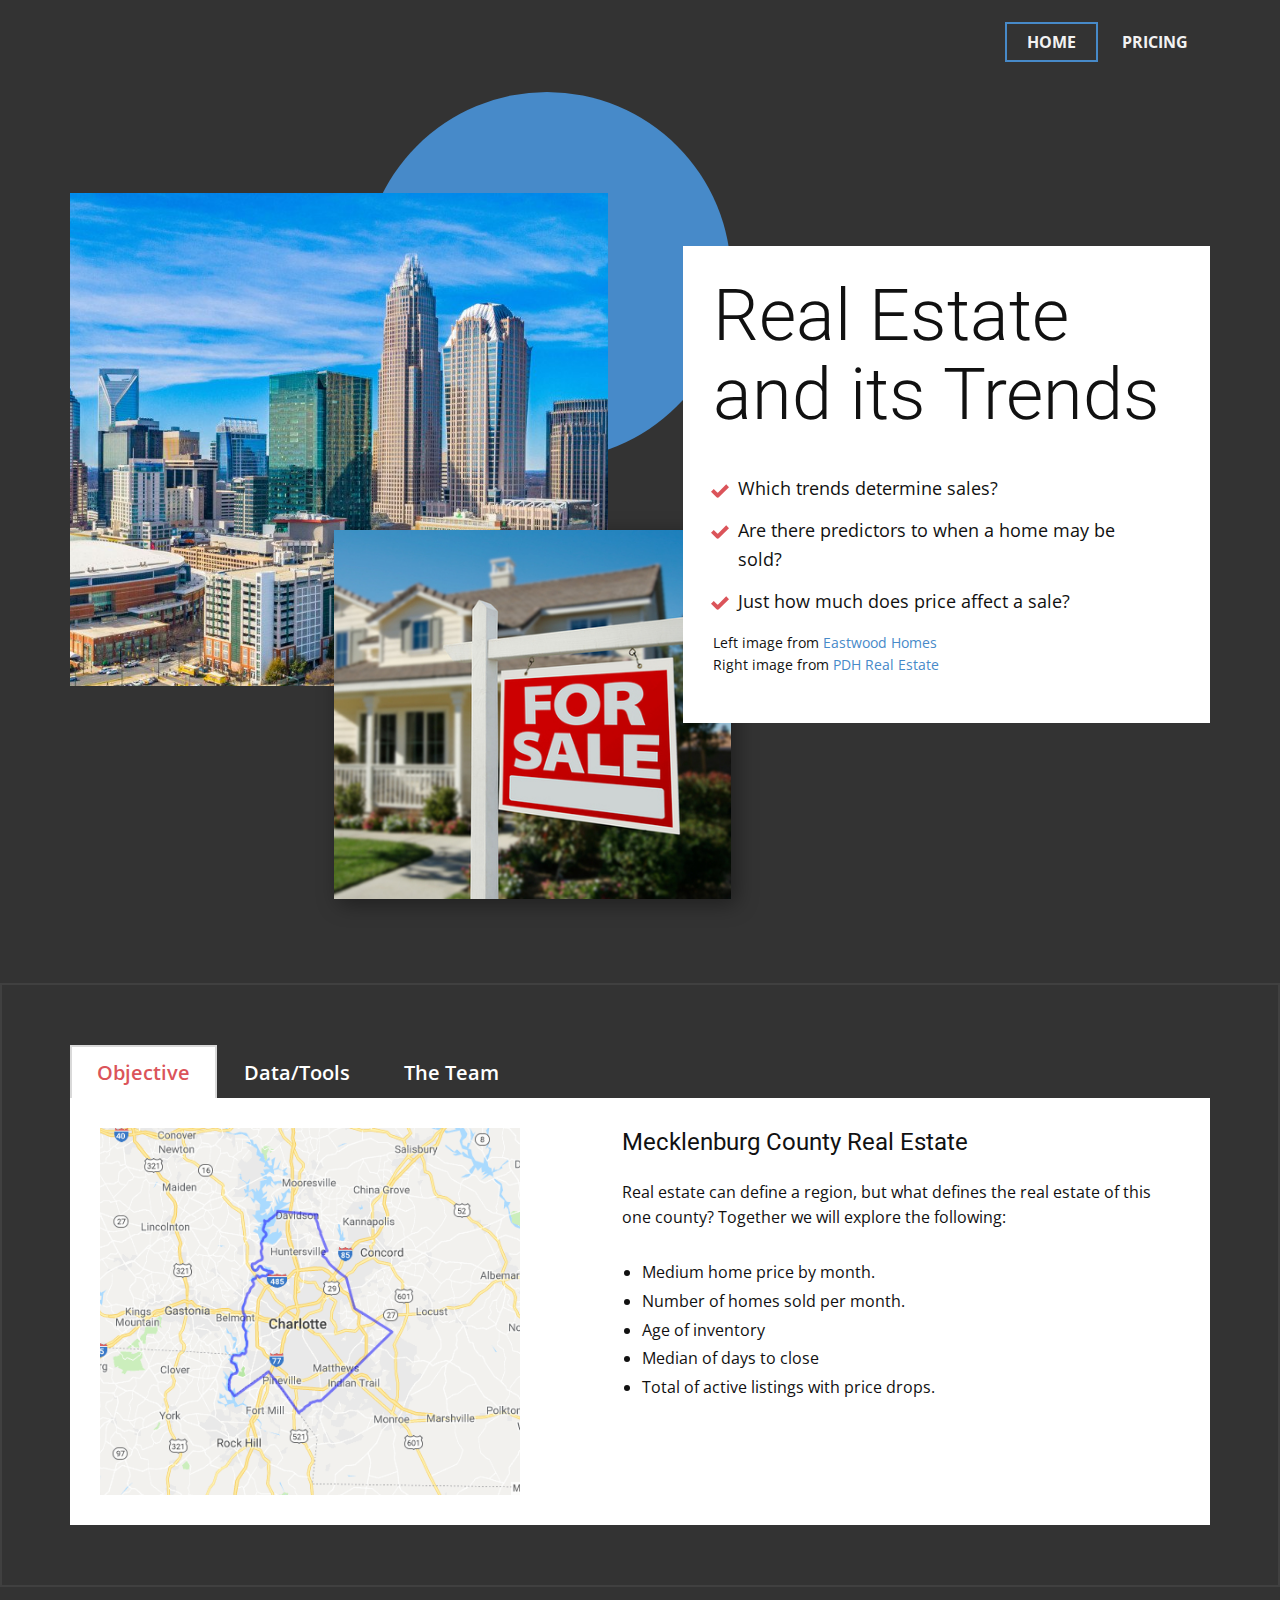
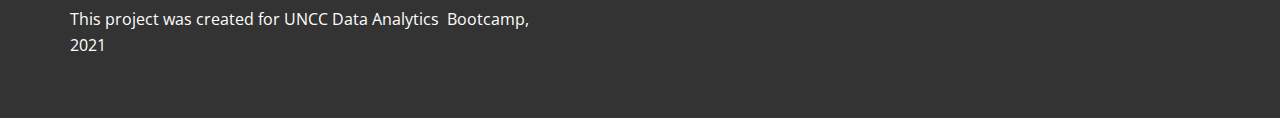
==== index.html @ 180f324d "Trying to fix the site." ====
<!DOCTYPE html>
<html style="font-size: 16px;">
  <head>
    <meta name="viewport" content="width=device-width, initial-scale=1.0">
    <meta charset="utf-8">
    <meta name="page_type" content="np-template-header-footer-from-plugin">
    <title>index</title>
    <link rel="stylesheet" href="general.css" media="screen">
<link rel="stylesheet" href="index.css" media="screen">
    <script class="u-script" type="text/javascript" src="jquery.js" defer=""></script>
    <script class="u-script" type="text/javascript" src="general.js" defer=""></script>
    <meta name="generator" content="Nicepage 3.12.1, nicepage.com">
    <link id="u-theme-google-font" rel="stylesheet" href="https://fonts.googleapis.com/css?family=Roboto:100,100i,300,300i,400,400i,500,500i,700,700i,900,900i|Open+Sans:300,300i,400,400i,600,600i,700,700i,800,800i">
    
    
    
    <script type="application/ld+json">{
		"@context": "http://schema.org",
		"@type": "Organization",
		"name": "",
		"url": "index.html"
}</script>
    <meta property="og:title" content="index">
    <meta property="og:type" content="website">
    <meta name="theme-color" content="#478ac9">
    <link rel="canonical" href="index.html">
    <meta property="og:url" content="index.html">
  </head>
  <body data-home-page="index.html" data-home-page-title="index" class="u-body u-overlap u-overlap-contrast"><header class="u-clearfix u-grey-80 u-header u-header" id="sec-958e"><div class="u-clearfix u-sheet u-valign-middle u-sheet-1">
        <nav class="u-menu u-menu-dropdown u-offcanvas u-menu-1">
          <div class="menu-collapse" style="font-size: 1rem; letter-spacing: 0px; font-weight: 700; text-transform: uppercase;">
            <a class="u-button-style u-custom-active-border-color u-custom-border u-custom-border-color u-custom-borders u-custom-hover-border-color u-custom-left-right-menu-spacing u-custom-padding-bottom u-custom-text-active-color u-custom-text-color u-custom-text-hover-color u-custom-top-bottom-menu-spacing u-nav-link u-text-active-palette-1-base u-text-hover-palette-2-base" href="#">
              <svg><use xmlns:xlink="http://www.w3.org/1999/xlink" xlink:href="#menu-hamburger"></use></svg>
              <svg version="1.1" xmlns="http://www.w3.org/2000/svg" xmlns:xlink="http://www.w3.org/1999/xlink"><defs><symbol id="menu-hamburger" viewBox="0 0 16 16" style="width: 16px; height: 16px;"><rect y="1" width="16" height="2"></rect><rect y="7" width="16" height="2"></rect><rect y="13" width="16" height="2"></rect>
</symbol>
</defs></svg>
            </a>
          </div>
          <div class="u-custom-menu u-nav-container">
            <ul class="u-nav u-spacing-2 u-unstyled u-nav-1"><li class="u-nav-item"><a class="u-border-2 u-border-active-palette-1-base u-border-hover-palette-1-light-1 u-button-style u-nav-link u-text-active-grey-5 u-text-grey-5 u-text-hover-palette-1-base" href="index.html" style="padding: 10px 20px;">Home</a>
</li><li class="u-nav-item"><a class="u-border-2 u-border-active-palette-1-base u-border-hover-palette-1-light-1 u-button-style u-nav-link u-text-active-grey-5 u-text-grey-5 u-text-hover-palette-1-base" href="Pricing.html" style="padding: 10px 20px;">Pricing</a>
</li></ul>
          </div>
          <div class="u-custom-menu u-nav-container-collapse">
            <div class="u-black u-container-style u-inner-container-layout u-opacity u-opacity-95 u-sidenav">
              <div class="u-sidenav-overflow">
                <div class="u-menu-close"></div>
                <ul class="u-align-center u-nav u-popupmenu-items u-unstyled u-nav-2"><li class="u-nav-item"><a class="u-button-style u-nav-link" href="index.html" style="padding: 10px 20px;">Home</a>
</li><li class="u-nav-item"><a class="u-button-style u-nav-link" href="Pricing.html" style="padding: 10px 20px;">Pricing</a>
</li></ul>
              </div>
            </div>
            <div class="u-black u-menu-overlay u-opacity u-opacity-70"></div>
          </div>
        </nav>
      </div></header>
    <section class="u-clearfix u-grey-80 u-section-1" id="carousel_3f05">
      <div class="u-clearfix u-sheet u-sheet-1">
        <div class="u-palette-1-base u-shape u-shape-circle u-shape-1"></div>
        <img alt="" class="u-align-left u-image u-image-default u-image-1" src="images/charlottenc.jpg" data-image-width="1440" data-image-height="640">
        <img alt="" class="u-align-left u-image u-image-default u-image-2" src="images/realestate-signs.jpg" data-image-width="600" data-image-height="399">
        <div class="u-align-left u-container-style u-expanded-width-xs u-group u-white u-group-1">
          <div class="u-container-layout u-container-layout-1">
            <h1 class="u-text u-text-1">Real Estate and its Trends</h1>
            <ul class="u-custom-list u-spacing-13 u-text u-text-2">
              <li>
                <div class="u-list-icon u-text-palette-2-base">
                  <svg class="u-svg-content" viewBox="0 0 512 512" id="svg-227a" style="font-size: 1em; margin: -1em;"><path d="m433.1 67.1-231.8 231.9c-6.2 6.2-16.4 6.2-22.6 0l-99.8-99.8-78.9 78.8 150.5 150.5c10.5 10.5 24.6 16.3 39.4 16.3 14.8 0 29-5.9 39.4-16.3l282.7-282.5z" fill="currentColor"></path></svg>
                </div>
              </li>
              <li>Which trends determine sales?</li>
              <li>
                <div class="u-list-icon u-text-palette-2-base">
                  <svg class="u-svg-content" viewBox="0 0 512 512" id="svg-227a" style="font-size: 1em; margin: -1em;"><path d="m433.1 67.1-231.8 231.9c-6.2 6.2-16.4 6.2-22.6 0l-99.8-99.8-78.9 78.8 150.5 150.5c10.5 10.5 24.6 16.3 39.4 16.3 14.8 0 29-5.9 39.4-16.3l282.7-282.5z" fill="currentColor"></path></svg>
                </div>
              </li>
              <li>Are there predictors to when a home may be sold?</li>
              <li>
                <div class="u-list-icon u-text-palette-2-base">
                  <svg class="u-svg-content" viewBox="0 0 512 512" id="svg-227a" style="font-size: 1em; margin: -1em;"><path d="m433.1 67.1-231.8 231.9c-6.2 6.2-16.4 6.2-22.6 0l-99.8-99.8-78.9 78.8 150.5 150.5c10.5 10.5 24.6 16.3 39.4 16.3 14.8 0 29-5.9 39.4-16.3l282.7-282.5z" fill="currentColor"></path></svg>
                </div>Just how much does price affect a sale?
              </li>
            </ul>
            <p class="u-text u-text-3">Left image​ from <a href="https://www.eastwoodhomes.com/charlotte?query=Charlotte" class="u-active-none u-border-none u-btn u-button-link u-button-style u-hover-none u-none u-text-palette-1-base u-btn-1">Eastwood Homes</a>
              <br>Right image from <a href="https://pdhrealestate.com/2016/07/realtors-ask-permission-placing-signs/" class="u-active-none u-border-none u-btn u-button-link u-button-style u-hover-none u-none u-text-palette-1-base u-btn-2">PDH Real Estate</a>
            </p>
          </div>
        </div>
      </div>
    </section>
    <section class="u-align-center u-border-2 u-border-grey-75 u-clearfix u-grey-80 u-section-2" id="sec-5bd0">
      <div class="u-clearfix u-sheet u-valign-middle-lg u-valign-middle-md u-valign-middle-sm u-valign-middle-xl u-sheet-1">
        <div class="u-expanded-width u-tabs u-tabs-1">
          <ul class="u-border-1 u-border-grey-25 u-tab-list u-unstyled" role="tablist">
            <li class="u-tab-item" role="presentation">
              <a class="active u-active-white u-border-2 u-border-active-grey-15 u-border-hover-grey-15 u-border-no-bottom u-button-style u-tab-link u-text-active-palette-2-base u-text-hover-black u-tab-link-1" id="link-tab-0da5" href="#tab-0da5" role="tab" aria-controls="tab-0da5" aria-selected="true">Objective</a>
            </li>
            <li class="u-tab-item" role="presentation">
              <a class="u-active-white u-border-2 u-border-active-grey-15 u-border-hover-grey-15 u-border-no-bottom u-button-style u-tab-link u-text-active-palette-2-base u-text-hover-black u-tab-link-2" id="link-tab-14b7" href="#tab-14b7" role="tab" aria-controls="tab-14b7" aria-selected="false">Data/Tools</a>
            </li>
            <li class="u-tab-item" role="presentation">
              <a class="u-active-white u-border-2 u-border-active-grey-15 u-border-hover-grey-15 u-border-no-bottom u-button-style u-tab-link u-text-active-palette-2-base u-text-hover-black u-tab-link-3" id="link-tab-2917" href="#tab-2917" role="tab" aria-controls="tab-2917" aria-selected="false">The Team</a>
            </li>
          </ul>
          <div class="u-tab-content">
            <div class="u-align-left u-container-style u-tab-active u-tab-pane u-white u-tab-pane-1" id="tab-0da5" role="tabpanel" aria-labelledby="link-tab-0da5">
              <div class="u-container-layout u-valign-top u-container-layout-1">
                <img alt="" class="u-expanded-width-xs u-image u-image-default u-image-1" data-image-width="624" data-image-height="416" src="images/mecklenburg_county__north_carolina__search_area.png">
                <h4 class="u-text u-text-1">Mecklenburg County Real Estate</h4>
                <p class="u-text u-text-2">Real estate can define a region, but what defines the real estate of this one county? Together we will explore the following:</p>
                <ul class="u-text u-text-3">
                  <li>
                    <div class="class u-list-icon"></div>Medium home price by month.
                  </li>
                  <li>
                    <div class="class u-list-icon"></div>Number of homes sold per month.
                  </li>
                  <li>
                    <div class="class u-list-icon"></div>Age of inventory
                  </li>
                  <li>
                    <div class="class u-list-icon"></div>Median of days to close
                  </li>
                  <li>
                    <div class="class u-list-icon"></div>Total of active listings with price drops.
                  </li>
                </ul>
              </div>
            </div>
            <div class="u-align-left u-container-style u-tab-pane u-white u-tab-pane-2" id="tab-14b7" role="tabpanel" aria-labelledby="link-tab-14b7">
              <div class="u-container-layout u-container-layout-2">
                <p class="u-text u-text-4">
                  <span style="font-weight: 700; font-size: 1.5rem;">Data</span>
                  <br>Real estate varies no matter the area. To find answers, our team used Realtor.com and redfin.com which provided the necessary data to begin our research. This data was then cleaned to provide a better and more reliable point of information for the questions we had.<br>
                  <br>
                  <span style="font-weight: 700; font-size: 1.5rem;">Tools Used</span>
                  <br>Scikit_Learn<br>Python Pandas<br>Python Matplotlib<br>HTML/CSS/Bootstrap<br>MongoDB Database<br>Heroku
                </p>
              </div>
            </div>
            <div class="u-align-left u-container-style u-tab-pane u-white u-tab-pane-3" id="tab-2917" role="tabpanel" aria-labelledby="link-tab-2917">
              <div class="u-container-layout u-container-layout-3">
                <h4 class="u-text u-text-5">Four minds behind it all:</h4>
              </div>
            </div>
          </div>
        </div>
      </div>
    </section>
    <style class="u-overlap-style">.u-overlap:not(.u-sticky-scroll) .u-header {
background-color: #333333 !important
}</style>
    
    
    <footer class="u-align-left u-clearfix u-footer u-grey-80 u-footer" id="sec-e6d1"><div class="u-clearfix u-sheet u-sheet-1">
        <p class="u-text u-text-1">This project was created for UNCC Data Analytics&nbsp; Bootcamp, 2021</p>
      </div></footer>
  <script src="https://d3js.org/d3.v5.min.js"></script>
  <script src="https://cdn.plot.ly/plotly-latest.min.js"></script>
  </body>
</html>
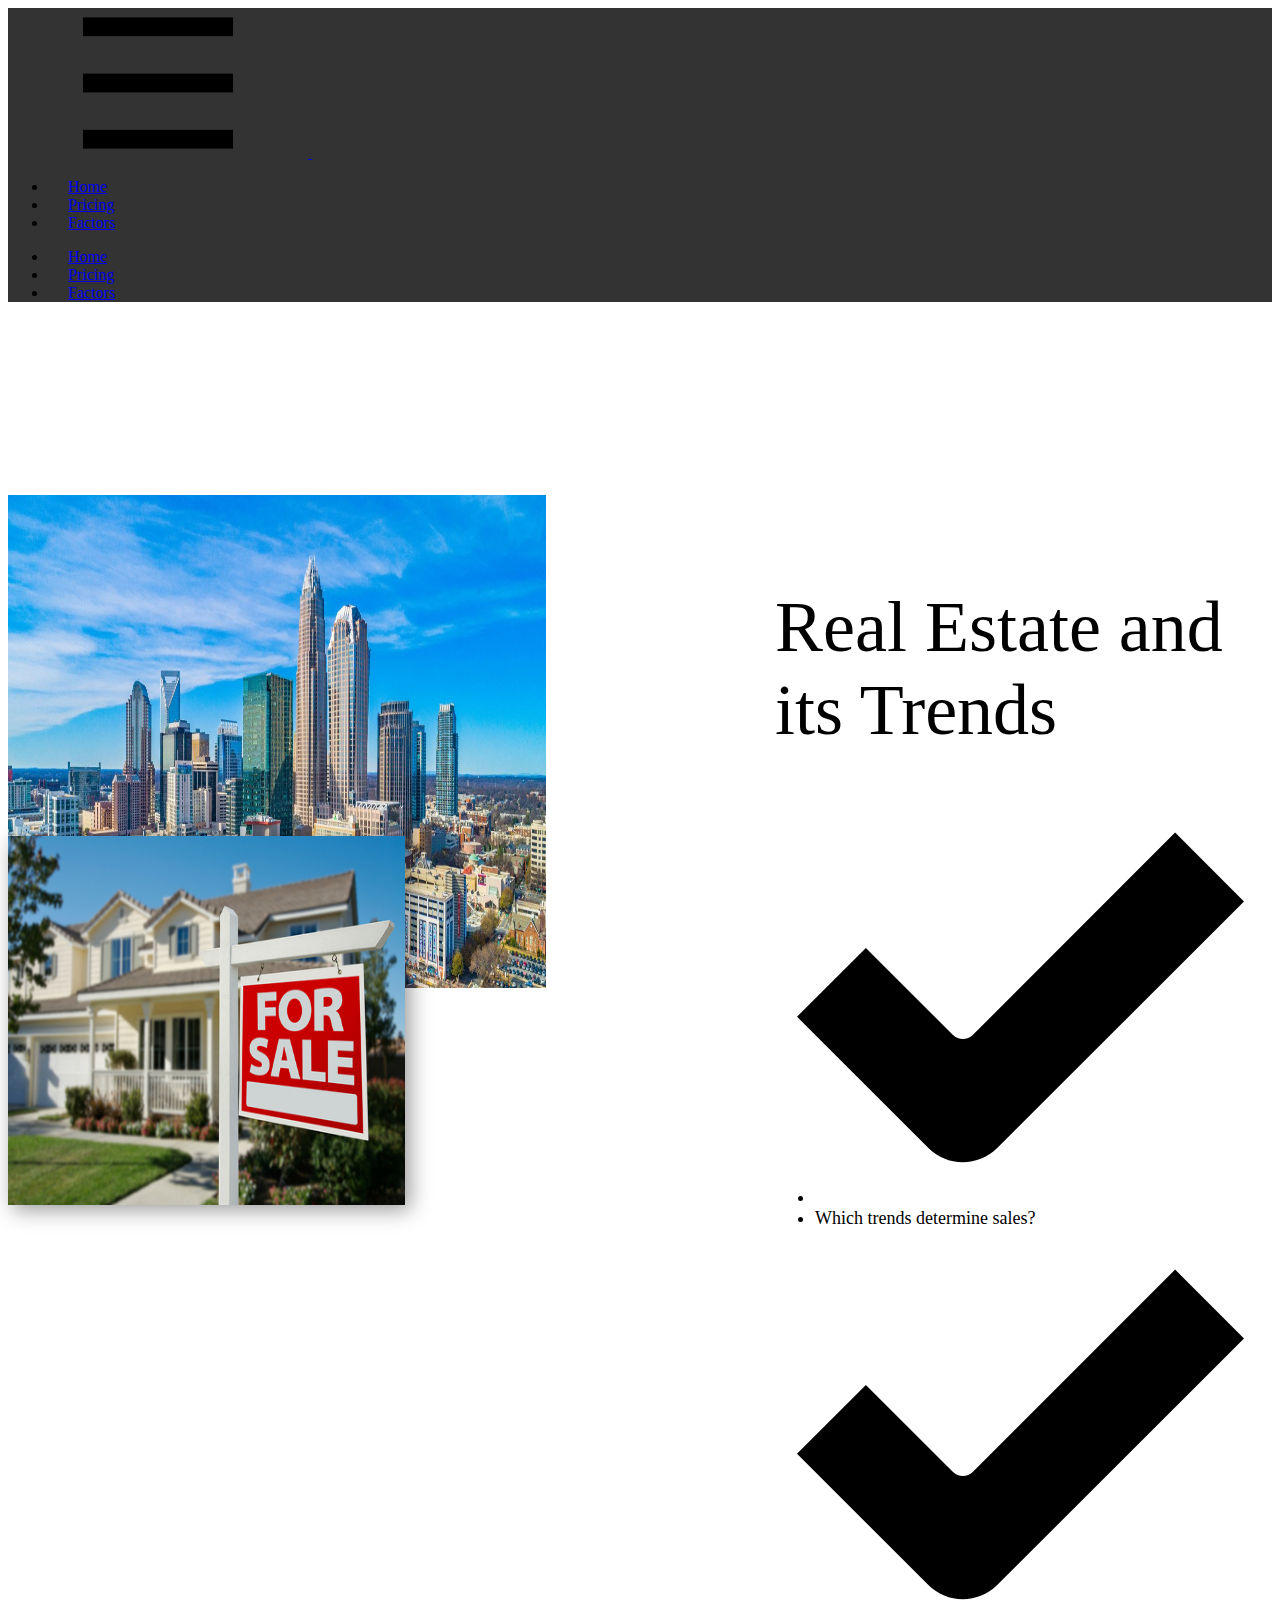
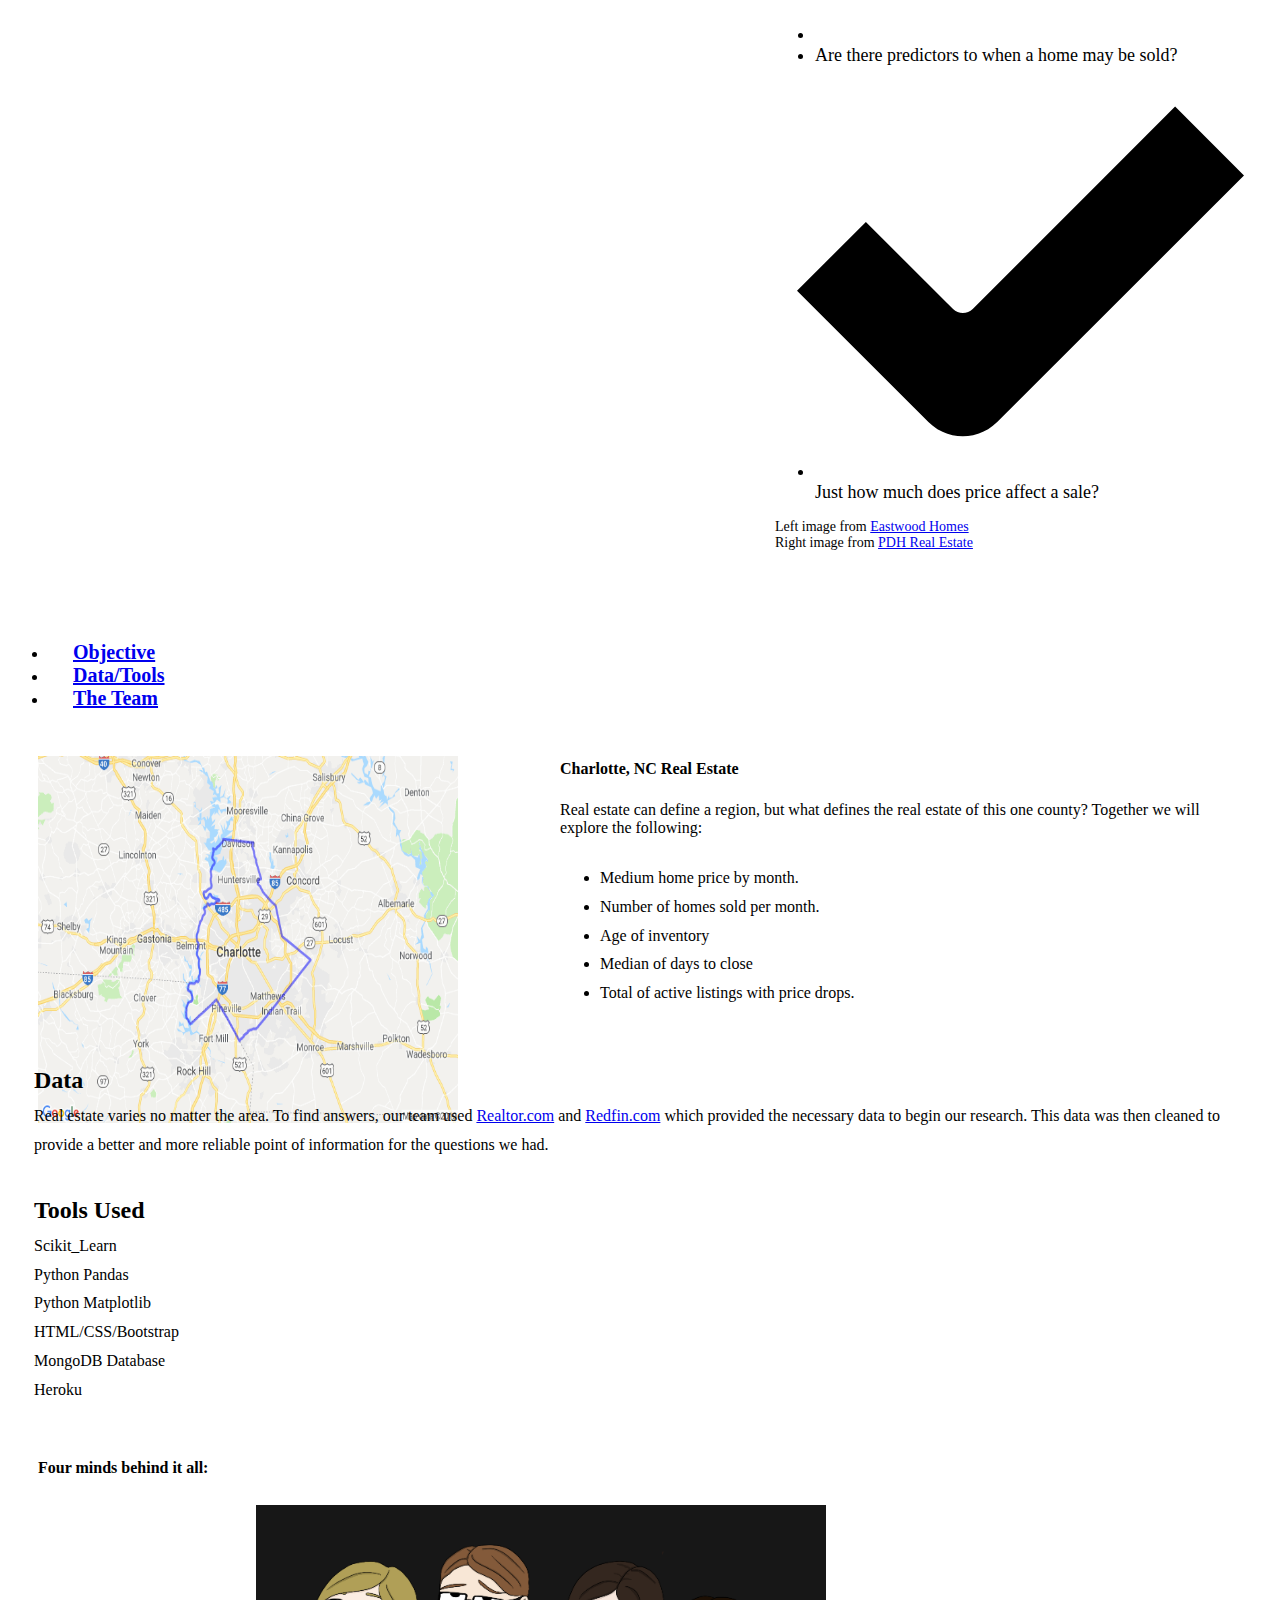
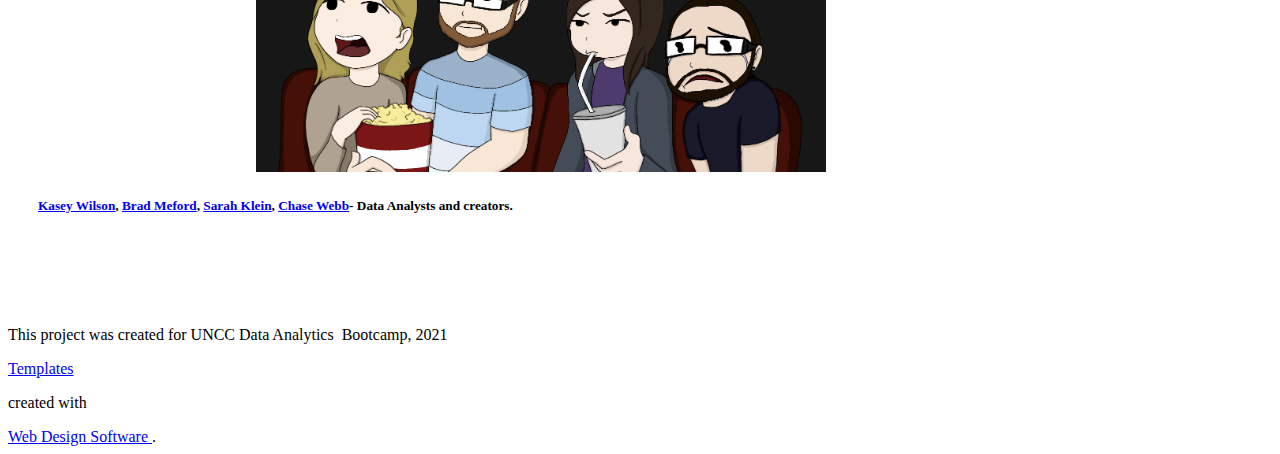
==== commit 93446cb2: "Did a lot" ====
--- a/index.html
+++ b/index.html
@@ -3,12 +3,14 @@
   <head>
     <meta name="viewport" content="width=device-width, initial-scale=1.0">
     <meta charset="utf-8">
+    <meta name="keywords" content="Finding the best car insurance company for you, Insurance and investing for your many sides, Finding the best car insurance company for you, The Best Insurance Companies for 2021, The Best Car Insurance Companies for 2021, Faq, Safe. Relaxing. Good to ride in. Subtly decorated., Contact Us">
+    <meta name="description" content="">
     <meta name="page_type" content="np-template-header-footer-from-plugin">
     <title>index</title>
-    <link rel="stylesheet" href="general.css" media="screen">
+    <link rel="stylesheet" href="nicepage.css" media="screen">
 <link rel="stylesheet" href="index.css" media="screen">
     <script class="u-script" type="text/javascript" src="jquery.js" defer=""></script>
-    <script class="u-script" type="text/javascript" src="general.js" defer=""></script>
+    <script class="u-script" type="text/javascript" src="nicepage.js" defer=""></script>
     <meta name="generator" content="Nicepage 3.12.1, nicepage.com">
     <link id="u-theme-google-font" rel="stylesheet" href="https://fonts.googleapis.com/css?family=Roboto:100,100i,300,300i,400,400i,500,500i,700,700i,900,900i|Open+Sans:300,300i,400,400i,600,600i,700,700i,800,800i">
     
@@ -38,7 +40,8 @@
           </div>
           <div class="u-custom-menu u-nav-container">
             <ul class="u-nav u-spacing-2 u-unstyled u-nav-1"><li class="u-nav-item"><a class="u-border-2 u-border-active-palette-1-base u-border-hover-palette-1-light-1 u-button-style u-nav-link u-text-active-grey-5 u-text-grey-5 u-text-hover-palette-1-base" href="index.html" style="padding: 10px 20px;">Home</a>
-</li><li class="u-nav-item"><a class="u-border-2 u-border-active-palette-1-base u-border-hover-palette-1-light-1 u-button-style u-nav-link u-text-active-grey-5 u-text-grey-5 u-text-hover-palette-1-base" href="Pricing.html" style="padding: 10px 20px;">Pricing</a>
+</li><li class="u-nav-item"><a class="u-border-2 u-border-active-palette-1-base u-border-hover-palette-1-light-1 u-button-style u-nav-link u-text-active-grey-5 u-text-grey-5 u-text-hover-palette-1-base" href="pricing.html" style="padding: 10px 20px;">Pricing</a>
+</li><li class="u-nav-item"><a class="u-border-2 u-border-active-palette-1-base u-border-hover-palette-1-light-1 u-button-style u-nav-link u-text-active-grey-5 u-text-grey-5 u-text-hover-palette-1-base" href="Factors.html" style="padding: 10px 20px;">Factors</a>
 </li></ul>
           </div>
           <div class="u-custom-menu u-nav-container-collapse">
@@ -46,7 +49,8 @@
               <div class="u-sidenav-overflow">
                 <div class="u-menu-close"></div>
                 <ul class="u-align-center u-nav u-popupmenu-items u-unstyled u-nav-2"><li class="u-nav-item"><a class="u-button-style u-nav-link" href="index.html" style="padding: 10px 20px;">Home</a>
-</li><li class="u-nav-item"><a class="u-button-style u-nav-link" href="Pricing.html" style="padding: 10px 20px;">Pricing</a>
+</li><li class="u-nav-item"><a class="u-button-style u-nav-link" href="pricing.html" style="padding: 10px 20px;">Pricing</a>
+</li><li class="u-nav-item"><a class="u-button-style u-nav-link" href="Factors.html" style="padding: 10px 20px;">Factors</a>
 </li></ul>
               </div>
             </div>
@@ -89,7 +93,7 @@
       </div>
     </section>
     <section class="u-align-center u-border-2 u-border-grey-75 u-clearfix u-grey-80 u-section-2" id="sec-5bd0">
-      <div class="u-clearfix u-sheet u-valign-middle-lg u-valign-middle-md u-valign-middle-sm u-valign-middle-xl u-sheet-1">
+      <div class="u-clearfix u-sheet u-sheet-1">
         <div class="u-expanded-width u-tabs u-tabs-1">
           <ul class="u-border-1 u-border-grey-25 u-tab-list u-unstyled" role="tablist">
             <li class="u-tab-item" role="presentation">
@@ -106,7 +110,7 @@
             <div class="u-align-left u-container-style u-tab-active u-tab-pane u-white u-tab-pane-1" id="tab-0da5" role="tabpanel" aria-labelledby="link-tab-0da5">
               <div class="u-container-layout u-valign-top u-container-layout-1">
                 <img alt="" class="u-expanded-width-xs u-image u-image-default u-image-1" data-image-width="624" data-image-height="416" src="images/mecklenburg_county__north_carolina__search_area.png">
-                <h4 class="u-text u-text-1">Mecklenburg County Real Estate</h4>
+                <h4 class="u-text u-text-1">Charlotte, NC Real Estate</h4>
                 <p class="u-text u-text-2">Real estate can define a region, but what defines the real estate of this one county? Together we will explore the following:</p>
                 <ul class="u-text u-text-3">
                   <li>
@@ -131,16 +135,20 @@
               <div class="u-container-layout u-container-layout-2">
                 <p class="u-text u-text-4">
                   <span style="font-weight: 700; font-size: 1.5rem;">Data</span>
-                  <br>Real estate varies no matter the area. To find answers, our team used Realtor.com and redfin.com which provided the necessary data to begin our research. This data was then cleaned to provide a better and more reliable point of information for the questions we had.<br>
+                  <br>Real estate varies no matter the area. To find answers, our team used <a href="https://www.realtor.com/research/data/" class="u-active-none u-border-none u-btn u-button-link u-button-style u-hover-none u-none u-text-palette-1-base u-btn-1">Realtor.com</a> and <a href="https://www.redfin.com/about/data-quality-on-redfin" class="u-active-none u-border-none u-btn u-button-link u-button-style u-hover-none u-none u-text-palette-1-base u-btn-2">Redfin.com</a> which provided the necessary data to begin our research. This data was then cleaned to provide a better and more reliable point of information for the questions we had.<br>
                   <br>
                   <span style="font-weight: 700; font-size: 1.5rem;">Tools Used</span>
                   <br>Scikit_Learn<br>Python Pandas<br>Python Matplotlib<br>HTML/CSS/Bootstrap<br>MongoDB Database<br>Heroku
                 </p>
               </div>
             </div>
-            <div class="u-align-left u-container-style u-tab-pane u-white u-tab-pane-3" id="tab-2917" role="tabpanel" aria-labelledby="link-tab-2917">
+            <div class="u-container-style u-tab-pane u-white u-tab-pane-3" id="tab-2917" role="tabpanel" aria-labelledby="link-tab-2917">
               <div class="u-container-layout u-container-layout-3">
-                <h4 class="u-text u-text-5">Four minds behind it all:</h4>
+                <h4 class="u-align-left u-text u-text-5">Four minds behind it all:</h4>
+                <img src="images/IMG_0177.PNG" alt="" class="u-image u-image-round u-radius-10 u-image-2" data-image-width="1443" data-image-height="677">
+                <h5 class="u-align-center u-text u-text-6">
+                  <a href="https://www.linkedin.com/in/kaseywilson/" class="u-active-none u-border-none u-btn u-button-link u-button-style u-hover-none u-none u-text-palette-3-dark-2 u-btn-3">Kasey Wilson</a>, <a href="https://www.linkedin.com/in/bradleymedford/" class="u-active-none u-border-none u-btn u-button-link u-button-style u-hover-none u-none u-text-palette-1-base u-btn-4">Brad Meford</a>, <a href="https://www.linkedin.com/in/sarahfklein/" class="u-active-none u-border-none u-btn u-button-link u-button-style u-hover-none u-none u-text-palette-2-dark-2 u-btn-5">Sarah Klein</a>, <a href="https://www.linkedin.com/in/chase-webb-355a071b9/" class="u-active-none u-border-none u-btn u-button-link u-button-style u-hover-none u-none u-text-palette-4-dark-1 u-btn-6">Chase Webb</a>- Data Analysts and creators.
+                </h5>
               </div>
             </div>
           </div>
@@ -155,7 +163,16 @@
     <footer class="u-align-left u-clearfix u-footer u-grey-80 u-footer" id="sec-e6d1"><div class="u-clearfix u-sheet u-sheet-1">
         <p class="u-text u-text-1">This project was created for UNCC Data Analytics&nbsp; Bootcamp, 2021</p>
       </div></footer>
-  <script src="https://d3js.org/d3.v5.min.js"></script>
-  <script src="https://cdn.plot.ly/plotly-latest.min.js"></script>
+    <section class="u-backlink u-clearfix u-grey-80">
+      <a class="u-link" href="https://nicepage.com/templates" target="_blank">
+        <span>Templates</span>
+      </a>
+      <p class="u-text">
+        <span>created with</span>
+      </p>
+      <a class="u-link" href="https://nicepage.com/" target="_blank">
+        <span>Web Design Software</span>
+      </a>. 
+    </section>
   </body>
 </html>--- a/index.css
+++ b/index.css
@@ -187,7 +187,7 @@
 }
 
 .u-section-2 .u-sheet-1 {
-  min-height: 588px;
+  min-height: 897px;
 }
 
 .u-section-2 .u-tabs-1 {
@@ -253,7 +253,15 @@
 
 .u-section-2 .u-text-4 {
   line-height: 1.8;
-  margin: -30px 0 0 26px;
+  margin: -9px 0 0 26px;
+}
+
+.u-section-2 .u-btn-1 {
+  padding: 0;
+}
+
+.u-section-2 .u-btn-2 {
+  padding: 0;
 }
 
 .u-section-2 .u-tab-pane-3 {
@@ -265,7 +273,34 @@
 }
 
 .u-section-2 .u-text-5 {
-  margin: -30px 0 0;
+  margin: -6px 0 0;
+}
+
+.u-section-2 .u-image-2 {
+  width: 570px;
+  height: 267px;
+  margin: 28px auto 0 218px;
+}
+
+.u-section-2 .u-text-6 {
+  margin-left: 0;
+  margin-right: 0;
+}
+
+.u-section-2 .u-btn-3 {
+  padding: 0;
+}
+
+.u-section-2 .u-btn-4 {
+  padding: 0;
+}
+
+.u-section-2 .u-btn-5 {
+  padding: 0;
+}
+
+.u-section-2 .u-btn-6 {
+  padding: 0;
 }
 
 @media (max-width: 1199px) {
@@ -293,6 +328,12 @@
   .u-section-2 .u-text-4 {
     margin-left: 0;
   }
+
+  .u-section-2 .u-image-2 {
+    margin-top: 30px;
+    margin-left: auto;
+    margin-bottom: 60px;
+  }
 }
 
 @media (max-width: 991px) {
@@ -347,11 +388,17 @@
     padding-left: 10px;
     padding-right: 10px;
   }
+
+  .u-section-2 .u-image-2 {
+    width: 540px;
+    height: 253px;
+  }
 }
 
 @media (max-width: 575px) {
   .u-section-2 .u-tabs-1 {
     min-height: 763px;
+    margin-bottom: 0;
     margin-right: initial;
     margin-left: initial;
   }
@@ -377,4 +424,9 @@
     margin-top: 14px;
     margin-left: 0;
   }
+
+  .u-section-2 .u-image-2 {
+    width: 340px;
+    height: 159px;
+  }
 }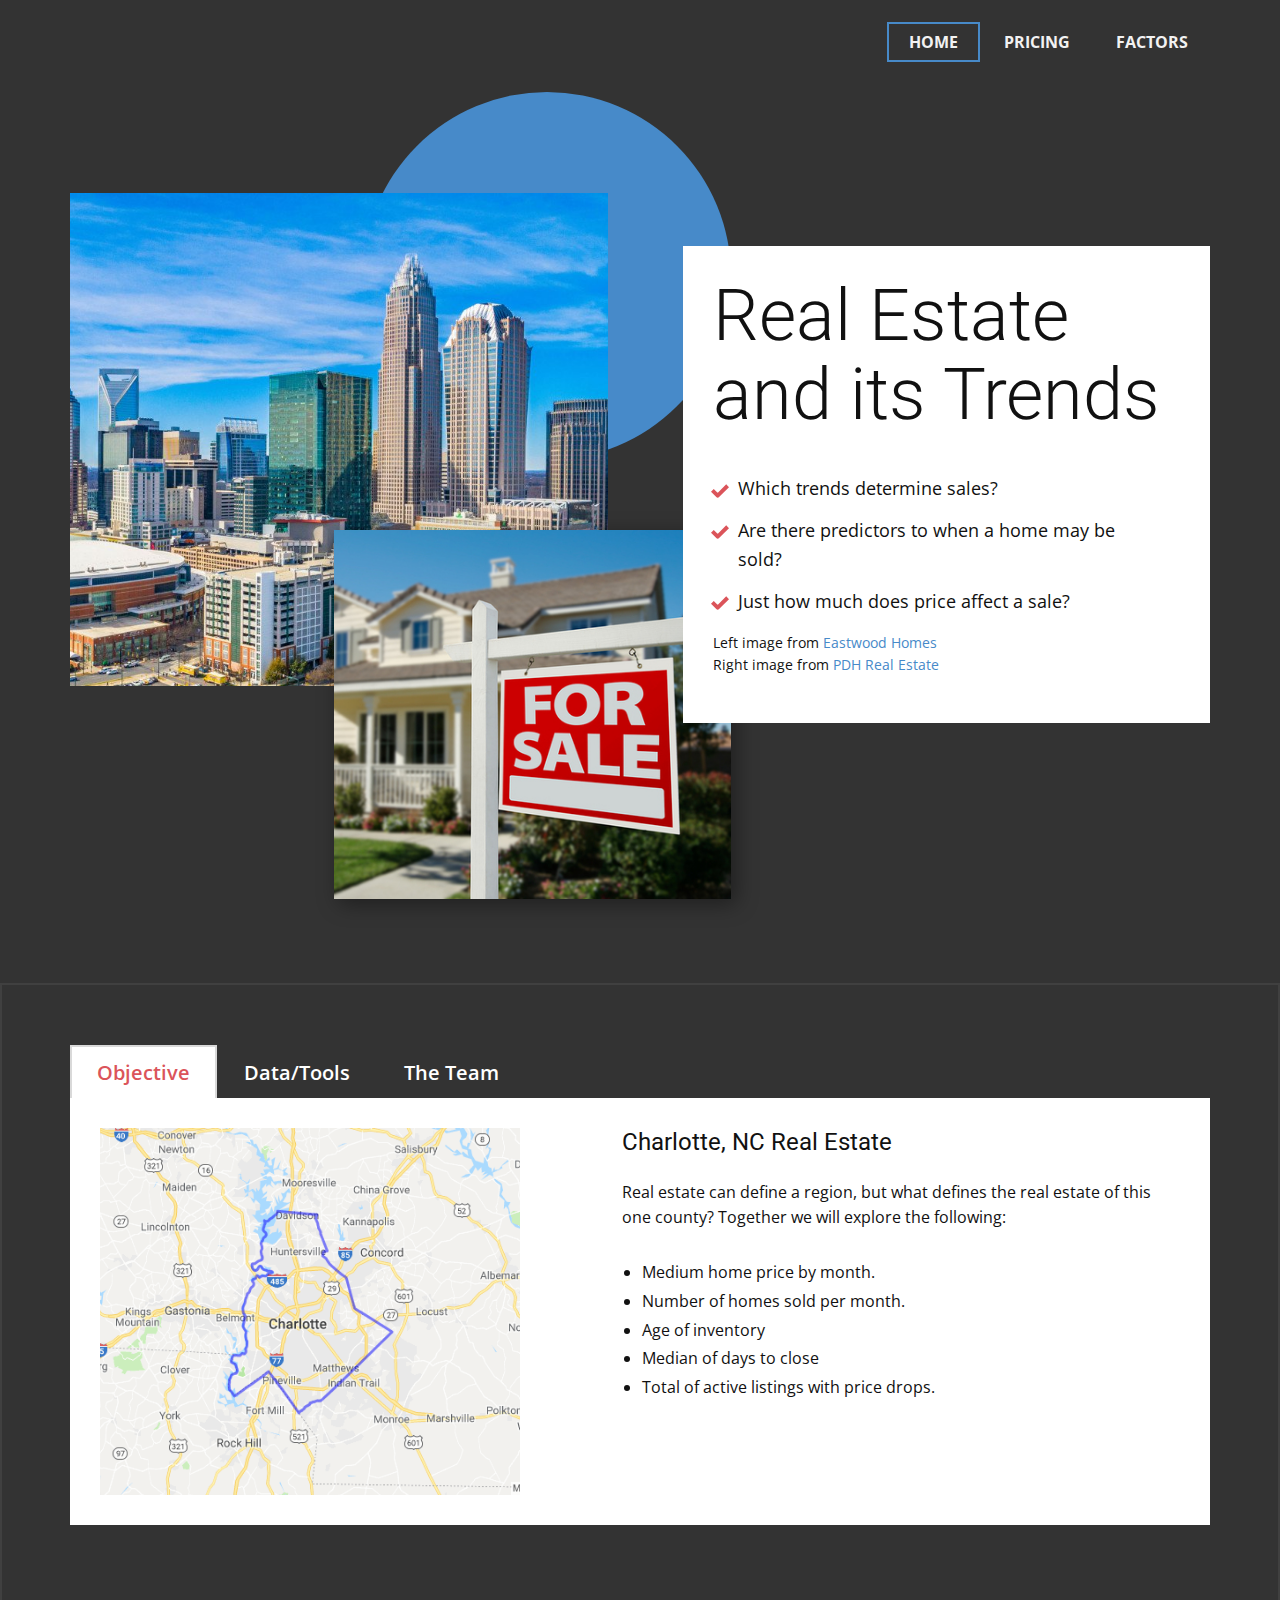
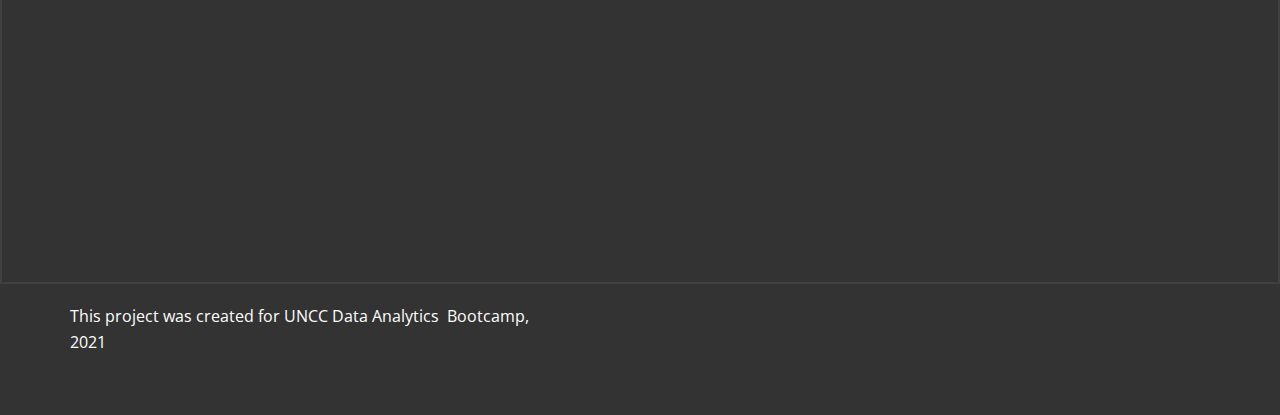
==== commit 51780cd1: "Try this again." ====
--- a/index.html
+++ b/index.html
@@ -3,14 +3,12 @@
   <head>
     <meta name="viewport" content="width=device-width, initial-scale=1.0">
     <meta charset="utf-8">
-    <meta name="keywords" content="Finding the best car insurance company for you, Insurance and investing for your many sides, Finding the best car insurance company for you, The Best Insurance Companies for 2021, The Best Car Insurance Companies for 2021, Faq, Safe. Relaxing. Good to ride in. Subtly decorated., Contact Us">
-    <meta name="description" content="">
     <meta name="page_type" content="np-template-header-footer-from-plugin">
     <title>index</title>
-    <link rel="stylesheet" href="nicepage.css" media="screen">
+    <link rel="stylesheet" href="general.css" media="screen">
 <link rel="stylesheet" href="index.css" media="screen">
     <script class="u-script" type="text/javascript" src="jquery.js" defer=""></script>
-    <script class="u-script" type="text/javascript" src="nicepage.js" defer=""></script>
+    <script class="u-script" type="text/javascript" src="general.js" defer=""></script>
     <meta name="generator" content="Nicepage 3.12.1, nicepage.com">
     <link id="u-theme-google-font" rel="stylesheet" href="https://fonts.googleapis.com/css?family=Roboto:100,100i,300,300i,400,400i,500,500i,700,700i,900,900i|Open+Sans:300,300i,400,400i,600,600i,700,700i,800,800i">
     
@@ -163,16 +161,7 @@
     <footer class="u-align-left u-clearfix u-footer u-grey-80 u-footer" id="sec-e6d1"><div class="u-clearfix u-sheet u-sheet-1">
         <p class="u-text u-text-1">This project was created for UNCC Data Analytics&nbsp; Bootcamp, 2021</p>
       </div></footer>
-    <section class="u-backlink u-clearfix u-grey-80">
-      <a class="u-link" href="https://nicepage.com/templates" target="_blank">
-        <span>Templates</span>
-      </a>
-      <p class="u-text">
-        <span>created with</span>
-      </p>
-      <a class="u-link" href="https://nicepage.com/" target="_blank">
-        <span>Web Design Software</span>
-      </a>. 
-    </section>
+  <script src="https://cdn.plot.ly/plotly-latest.min.js"></script>
+  <script src="https://d3js.org/d3.v5.min.js"></script>
   </body>
 </html>--- a/general.css
+++ b/general.css
@@ -0,0 +1,33740 @@
+/*begin-commonstyles library*//*!
+ * froala_editor v3.2.3 (https://www.froala.com/wysiwyg-editor)
+ * License https://froala.com/wysiwyg-editor/terms/
+ * Copyright 2014-2020 Froala Labs
+ */
+
+.fr-clearfix::after {
+  clear: both;
+  display: block;
+  content: "";
+  height: 0; }
+
+.fr-hide-by-clipping {
+  position: absolute;
+  width: 1px;
+  height: 1px;
+  padding: 0;
+  margin: -1px;
+  overflow: hidden;
+  clip: rect(0, 0, 0, 0);
+  border: 0; }
+
+.fr-view img.fr-rounded, .fr-view .fr-img-caption.fr-rounded img {
+  border-radius: 10px;
+  -moz-border-radius: 10px;
+  -webkit-border-radius: 10px;
+  -moz-background-clip: padding;
+  -webkit-background-clip: padding-box;
+  background-clip: padding-box; }
+
+.fr-view img.fr-shadow, .fr-view .fr-img-caption.fr-shadow img {
+  -webkit-box-shadow: 10px 10px 5px 0px #cccccc;
+  -moz-box-shadow: 10px 10px 5px 0px #cccccc;
+  box-shadow: 10px 10px 5px 0px #cccccc; }
+
+.fr-view img.fr-bordered, .fr-view .fr-img-caption.fr-bordered img {
+  border: solid 5px #CCC; }
+
+.fr-view img.fr-bordered {
+  -webkit-box-sizing: content-box;
+  -moz-box-sizing: content-box;
+  box-sizing: content-box; }
+
+.fr-view .fr-img-caption.fr-bordered img {
+  -webkit-box-sizing: border-box;
+  -moz-box-sizing: border-box;
+  box-sizing: border-box; }
+
+.fr-view {
+  word-wrap: break-word; }
+  .fr-view span[style~="color:"] a {
+    color: inherit; }
+  .fr-view strong {
+    font-weight: 700; }
+  .fr-view table {
+    border: none;
+    border-collapse: collapse;
+    empty-cells: show;
+    max-width: 100%; }
+    .fr-view table td {
+      min-width: 5px; }
+    .fr-view table.fr-dashed-borders td, .fr-view table.fr-dashed-borders th {
+      border-style: dashed; }
+    .fr-view table.fr-alternate-rows tbody tr:nth-child(2n) {
+      background: whitesmoke; }
+    .fr-view table td, .fr-view table th {
+      border: 1px solid #DDD; }
+      .fr-view table td:empty, .fr-view table th:empty {
+        height: 20px; }
+      .fr-view table td.fr-highlighted, .fr-view table th.fr-highlighted {
+        border: 1px double red; }
+      .fr-view table td.fr-thick, .fr-view table th.fr-thick {
+        border-width: 2px; }
+    .fr-view table th {
+      background: #ececec; }
+  .fr-view hr {
+    clear: both;
+    user-select: none;
+    -o-user-select: none;
+    -moz-user-select: none;
+    -khtml-user-select: none;
+    -webkit-user-select: none;
+    -ms-user-select: none;
+    break-after: always;
+    page-break-after: always; }
+  .fr-view .fr-file {
+    position: relative; }
+    .fr-view .fr-file::after {
+      position: relative;
+      content: "\1F4CE";
+      font-weight: normal; }
+  .fr-view pre {
+    white-space: pre-wrap;
+    word-wrap: break-word;
+    overflow: visible; }
+/*.fr-view[dir="rtl"] blockquote {
+  border-left: none;
+  border-right: solid 2px #5E35B1;
+  margin-right: 0;
+  padding-right: 5px;
+  padding-left: 0; }
+  .fr-view[dir="rtl"] blockquote blockquote {
+    border-color: #00BCD4; }
+    .fr-view[dir="rtl"] blockquote blockquote blockquote {
+      border-color: #43A047; }
+.fr-view blockquote {
+  border-left: solid 2px #5E35B1;
+  margin-left: 0;
+  padding-left: 5px;
+  color: #5E35B1; }
+  .fr-view blockquote blockquote {
+    border-color: #00BCD4;
+    color: #00BCD4; }
+    .fr-view blockquote blockquote blockquote {
+      border-color: #43A047;
+      color: #43A047; }*/
+  .fr-view span.fr-emoticon {
+    font-weight: normal;
+    font-family: "Apple Color Emoji","Segoe UI Emoji","NotoColorEmoji","Segoe UI Symbol","Android Emoji","EmojiSymbols";
+    display: inline;
+    line-height: 0; }
+    .fr-view span.fr-emoticon.fr-emoticon-img {
+      background-repeat: no-repeat !important;
+      font-size: inherit;
+      height: 1em;
+      width: 1em;
+      min-height: 20px;
+      min-width: 20px;
+      display: inline-block;
+      margin: -.1em .1em .1em;
+      line-height: 1;
+      vertical-align: middle; }
+  .fr-view .fr-text-gray {
+    color: #AAA !important; }
+  .fr-view .fr-text-bordered {
+    border-top: solid 1px #222;
+    border-bottom: solid 1px #222;
+    padding: 10px 0; }
+  .fr-view .fr-text-spaced {
+    letter-spacing: 1px; }
+  .fr-view .fr-text-uppercase {
+    text-transform: uppercase; }
+  .fr-view .fr-class-highlighted {
+    background-color: #ffff00; }
+  .fr-view .fr-class-code {
+    border-color: #cccccc;
+    border-radius: 2px;
+    -moz-border-radius: 2px;
+    -webkit-border-radius: 2px;
+    -moz-background-clip: padding;
+    -webkit-background-clip: padding-box;
+    background-clip: padding-box;
+    background: #f5f5f5;
+    padding: 10px;
+    font-family: "Courier New", Courier, monospace; }
+  .fr-view .fr-class-transparency {
+    opacity: 0.5; }
+  .fr-view img {
+    position: relative;
+    max-width: 100%; }
+    .fr-view img.fr-dib {
+      margin: 10px auto;
+      display: block;
+      float: none;
+      vertical-align: top; }
+      .fr-view img.fr-dib.fr-fil {
+        margin-left: 0;
+        text-align: left; }
+      .fr-view img.fr-dib.fr-fir {
+        margin-right: 0;
+        text-align: right; }
+    .fr-view img.fr-dii {
+      display: inline-block;
+      float: none;
+      vertical-align: bottom;
+      margin-left: 5px;
+      margin-right: 5px;
+      max-width: calc(100% - (2 * 5px)); }
+      .fr-view img.fr-dii.fr-fil {
+        float: left;
+        margin: 10px 15px 10px 0;
+        max-width: calc(100% - 5px); }
+      .fr-view img.fr-dii.fr-fir {
+        float: right;
+        margin: 10px 0 10px 15px;
+        max-width: calc(100% - 5px); }
+  .fr-view span.fr-img-caption {
+    position: relative;
+    max-width: 100%; }
+    .fr-view span.fr-img-caption.fr-dib {
+      margin: 5px auto;
+      display: block;
+      float: none;
+      vertical-align: top; }
+      .fr-view span.fr-img-caption.fr-dib.fr-fil {
+        margin-left: 0;
+        text-align: left; }
+      .fr-view span.fr-img-caption.fr-dib.fr-fir {
+        margin-right: 0;
+        text-align: right; }
+    .fr-view span.fr-img-caption.fr-dii {
+      display: inline-block;
+      float: none;
+      vertical-align: bottom;
+      margin-left: 5px;
+      margin-right: 5px;
+      max-width: calc(100% - (2 * 5px)); }
+      .fr-view span.fr-img-caption.fr-dii.fr-fil {
+        float: left;
+        margin: 5px 5px 5px 0;
+        max-width: calc(100% - 5px); }
+      .fr-view span.fr-img-caption.fr-dii.fr-fir {
+        float: right;
+        margin: 5px 0 5px 5px;
+        max-width: calc(100% - 5px); }
+  .fr-view .fr-video {
+    text-align: center;
+    position: relative; }
+    .fr-view .fr-video.fr-rv {
+      padding-bottom: 56.25%;
+      padding-top: 30px;
+      height: 0;
+      overflow: hidden; }
+      .fr-view .fr-video.fr-rv > iframe, .fr-view .fr-video.fr-rv object, .fr-view .fr-video.fr-rv embed {
+        position: absolute !important;
+        top: 0;
+        left: 0;
+        width: 100%;
+        height: 100%; }
+    .fr-view .fr-video > * {
+      -webkit-box-sizing: content-box;
+      -moz-box-sizing: content-box;
+      box-sizing: content-box;
+      max-width: 100%;
+      border: none; }
+    .fr-view .fr-video.fr-dvb {
+      display: block;
+      clear: both; }
+      .fr-view .fr-video.fr-dvb.fr-fvl {
+        text-align: left; }
+      .fr-view .fr-video.fr-dvb.fr-fvr {
+        text-align: right; }
+    .fr-view .fr-video.fr-dvi {
+      display: inline-block; }
+      .fr-view .fr-video.fr-dvi.fr-fvl {
+        float: left; }
+      .fr-view .fr-video.fr-dvi.fr-fvr {
+        float: right; }
+  .fr-view a.fr-strong {
+    font-weight: 700; }
+  .fr-view a.fr-green {
+    color: green; }
+  .fr-view .fr-img-caption {
+    text-align: center; }
+    .fr-view .fr-img-caption .fr-img-wrap {
+      padding: 0;
+      margin: auto;
+      text-align: center;
+      width: 100%; }
+      .fr-view .fr-img-caption .fr-img-wrap a {
+        display: block; }
+      .fr-view .fr-img-caption .fr-img-wrap img {
+        display: block;
+        margin: auto;
+        width: 100%; }
+      .fr-view .fr-img-caption .fr-img-wrap > span {
+        margin: auto;
+        display: block;
+        padding: 5px 5px 10px;
+        font-size: 14px;
+        font-weight: initial;
+        -webkit-box-sizing: border-box;
+        -moz-box-sizing: border-box;
+        box-sizing: border-box;
+        -webkit-opacity: 0.9;
+        -moz-opacity: 0.9;
+        opacity: 0.9;
+        -ms-filter: "progid:DXImageTransform.Microsoft.Alpha(Opacity=0)";
+        width: 100%;
+        text-align: center; }
+  .fr-view button.fr-rounded, .fr-view input.fr-rounded, .fr-view textarea.fr-rounded {
+    border-radius: 10px;
+    -moz-border-radius: 10px;
+    -webkit-border-radius: 10px;
+    -moz-background-clip: padding;
+    -webkit-background-clip: padding-box;
+    background-clip: padding-box; }
+  .fr-view button.fr-large, .fr-view input.fr-large, .fr-view textarea.fr-large {
+    font-size: 24px; }
+  .fr-view ul, .fr-view ol {
+    list-style-position: inside; }
+
+/**
+ * Image style.
+ */
+a.fr-view.fr-strong {
+  font-weight: 700; }
+a.fr-view.fr-green {
+  color: green; }
+
+/**
+ * Link style.
+ */
+img.fr-view {
+  position: relative;
+  max-width: 100%; }
+  img.fr-view.fr-dib {
+    margin: 5px auto;
+    display: block;
+    float: none;
+    vertical-align: top; }
+    img.fr-view.fr-dib.fr-fil {
+      margin-left: 0;
+      text-align: left; }
+    img.fr-view.fr-dib.fr-fir {
+      margin-right: 0;
+      text-align: right; }
+  img.fr-view.fr-dii {
+    display: inline-block;
+    float: none;
+    vertical-align: bottom;
+    margin-left: 5px;
+    margin-right: 5px;
+    max-width: calc(100% - (2 * 5px)); }
+    img.fr-view.fr-dii.fr-fil {
+      float: left;
+      margin: 5px 5px 5px 0;
+      max-width: calc(100% - 5px); }
+    img.fr-view.fr-dii.fr-fir {
+      float: right;
+      margin: 5px 0 5px 5px;
+      max-width: calc(100% - 5px); }
+
+span.fr-img-caption.fr-view {
+  position: relative;
+  max-width: 100%; }
+  span.fr-img-caption.fr-view.fr-dib {
+    margin: 5px auto;
+    display: block;
+    float: none;
+    vertical-align: top; }
+    span.fr-img-caption.fr-view.fr-dib.fr-fil {
+      margin-left: 0;
+      text-align: left; }
+    span.fr-img-caption.fr-view.fr-dib.fr-fir {
+      margin-right: 0;
+      text-align: right; }
+  span.fr-img-caption.fr-view.fr-dii {
+    display: inline-block;
+    float: none;
+    vertical-align: bottom;
+    margin-left: 5px;
+    margin-right: 5px;
+    max-width: calc(100% - (2 * 5px)); }
+    span.fr-img-caption.fr-view.fr-dii.fr-fil {
+      float: left;
+      margin: 5px 5px 5px 0;
+      max-width: calc(100% - 5px); }
+    span.fr-img-caption.fr-view.fr-dii.fr-fir {
+      float: right;
+      margin: 5px 0 5px 5px;
+      max-width: calc(100% - 5px); }
+/*end-commonstyles library*//*begin-commonstyles library*/@charset "UTF-8";
+
+/*!
+ * animate.css -https://daneden.github.io/animate.css/
+ * Version - 3.7.2
+ * Licensed under the MIT license - http://opensource.org/licenses/MIT
+ *
+ * Copyright (c) 2019 Daniel Eden
+ */
+
+@-webkit-keyframes bounce {
+  from,
+  20%,
+  53%,
+  80%,
+  to {
+    -webkit-animation-timing-function: cubic-bezier(0.215, 0.61, 0.355, 1);
+    animation-timing-function: cubic-bezier(0.215, 0.61, 0.355, 1);
+    -webkit-transform: translate3d(0, 0, 0);
+    transform: translate3d(0, 0, 0);
+  }
+
+  40%,
+  43% {
+    -webkit-animation-timing-function: cubic-bezier(0.755, 0.05, 0.855, 0.06);
+    animation-timing-function: cubic-bezier(0.755, 0.05, 0.855, 0.06);
+    -webkit-transform: translate3d(0, -30px, 0);
+    transform: translate3d(0, -30px, 0);
+  }
+
+  70% {
+    -webkit-animation-timing-function: cubic-bezier(0.755, 0.05, 0.855, 0.06);
+    animation-timing-function: cubic-bezier(0.755, 0.05, 0.855, 0.06);
+    -webkit-transform: translate3d(0, -15px, 0);
+    transform: translate3d(0, -15px, 0);
+  }
+
+  90% {
+    -webkit-transform: translate3d(0, -4px, 0);
+    transform: translate3d(0, -4px, 0);
+  }
+}
+
+@keyframes bounce {
+  from,
+  20%,
+  53%,
+  80%,
+  to {
+    -webkit-animation-timing-function: cubic-bezier(0.215, 0.61, 0.355, 1);
+    animation-timing-function: cubic-bezier(0.215, 0.61, 0.355, 1);
+    -webkit-transform: translate3d(0, 0, 0);
+    transform: translate3d(0, 0, 0);
+  }
+
+  40%,
+  43% {
+    -webkit-animation-timing-function: cubic-bezier(0.755, 0.05, 0.855, 0.06);
+    animation-timing-function: cubic-bezier(0.755, 0.05, 0.855, 0.06);
+    -webkit-transform: translate3d(0, -30px, 0);
+    transform: translate3d(0, -30px, 0);
+  }
+
+  70% {
+    -webkit-animation-timing-function: cubic-bezier(0.755, 0.05, 0.855, 0.06);
+    animation-timing-function: cubic-bezier(0.755, 0.05, 0.855, 0.06);
+    -webkit-transform: translate3d(0, -15px, 0);
+    transform: translate3d(0, -15px, 0);
+  }
+
+  90% {
+    -webkit-transform: translate3d(0, -4px, 0);
+    transform: translate3d(0, -4px, 0);
+  }
+}
+
+.bounce {
+  -webkit-animation-name: bounce;
+  animation-name: bounce;
+  -webkit-transform-origin: center bottom;
+  transform-origin: center bottom;
+}
+
+@-webkit-keyframes flash {
+  from,
+  50%,
+  to {
+    opacity: 1;
+  }
+
+  25%,
+  75% {
+    opacity: 0;
+  }
+}
+
+@keyframes flash {
+  from,
+  50%,
+  to {
+    opacity: 1;
+  }
+
+  25%,
+  75% {
+    opacity: 0;
+  }
+}
+
+.flash {
+  -webkit-animation-name: flash;
+  animation-name: flash;
+}
+
+/* originally authored by Nick Pettit - https://github.com/nickpettit/glide */
+
+@-webkit-keyframes pulse {
+  from {
+    -webkit-transform: scale3d(1, 1, 1);
+    transform: scale3d(1, 1, 1);
+  }
+
+  50% {
+    -webkit-transform: scale3d(1.05, 1.05, 1.05);
+    transform: scale3d(1.05, 1.05, 1.05);
+  }
+
+  to {
+    -webkit-transform: scale3d(1, 1, 1);
+    transform: scale3d(1, 1, 1);
+  }
+}
+
+@keyframes pulse {
+  from {
+    -webkit-transform: scale3d(1, 1, 1);
+    transform: scale3d(1, 1, 1);
+  }
+
+  50% {
+    -webkit-transform: scale3d(1.05, 1.05, 1.05);
+    transform: scale3d(1.05, 1.05, 1.05);
+  }
+
+  to {
+    -webkit-transform: scale3d(1, 1, 1);
+    transform: scale3d(1, 1, 1);
+  }
+}
+
+.pulse {
+  -webkit-animation-name: pulse;
+  animation-name: pulse;
+}
+
+@-webkit-keyframes rubberBand {
+  from {
+    -webkit-transform: scale3d(1, 1, 1);
+    transform: scale3d(1, 1, 1);
+  }
+
+  30% {
+    -webkit-transform: scale3d(1.25, 0.75, 1);
+    transform: scale3d(1.25, 0.75, 1);
+  }
+
+  40% {
+    -webkit-transform: scale3d(0.75, 1.25, 1);
+    transform: scale3d(0.75, 1.25, 1);
+  }
+
+  50% {
+    -webkit-transform: scale3d(1.15, 0.85, 1);
+    transform: scale3d(1.15, 0.85, 1);
+  }
+
+  65% {
+    -webkit-transform: scale3d(0.95, 1.05, 1);
+    transform: scale3d(0.95, 1.05, 1);
+  }
+
+  75% {
+    -webkit-transform: scale3d(1.05, 0.95, 1);
+    transform: scale3d(1.05, 0.95, 1);
+  }
+
+  to {
+    -webkit-transform: scale3d(1, 1, 1);
+    transform: scale3d(1, 1, 1);
+  }
+}
+
+@keyframes rubberBand {
+  from {
+    -webkit-transform: scale3d(1, 1, 1);
+    transform: scale3d(1, 1, 1);
+  }
+
+  30% {
+    -webkit-transform: scale3d(1.25, 0.75, 1);
+    transform: scale3d(1.25, 0.75, 1);
+  }
+
+  40% {
+    -webkit-transform: scale3d(0.75, 1.25, 1);
+    transform: scale3d(0.75, 1.25, 1);
+  }
+
+  50% {
+    -webkit-transform: scale3d(1.15, 0.85, 1);
+    transform: scale3d(1.15, 0.85, 1);
+  }
+
+  65% {
+    -webkit-transform: scale3d(0.95, 1.05, 1);
+    transform: scale3d(0.95, 1.05, 1);
+  }
+
+  75% {
+    -webkit-transform: scale3d(1.05, 0.95, 1);
+    transform: scale3d(1.05, 0.95, 1);
+  }
+
+  to {
+    -webkit-transform: scale3d(1, 1, 1);
+    transform: scale3d(1, 1, 1);
+  }
+}
+
+.rubberBand {
+  -webkit-animation-name: rubberBand;
+  animation-name: rubberBand;
+}
+
+@-webkit-keyframes shake {
+  from,
+  to {
+    -webkit-transform: translate3d(0, 0, 0);
+    transform: translate3d(0, 0, 0);
+  }
+
+  10%,
+  30%,
+  50%,
+  70%,
+  90% {
+    -webkit-transform: translate3d(-10px, 0, 0);
+    transform: translate3d(-10px, 0, 0);
+  }
+
+  20%,
+  40%,
+  60%,
+  80% {
+    -webkit-transform: translate3d(10px, 0, 0);
+    transform: translate3d(10px, 0, 0);
+  }
+}
+
+@keyframes shake {
+  from,
+  to {
+    -webkit-transform: translate3d(0, 0, 0);
+    transform: translate3d(0, 0, 0);
+  }
+
+  10%,
+  30%,
+  50%,
+  70%,
+  90% {
+    -webkit-transform: translate3d(-10px, 0, 0);
+    transform: translate3d(-10px, 0, 0);
+  }
+
+  20%,
+  40%,
+  60%,
+  80% {
+    -webkit-transform: translate3d(10px, 0, 0);
+    transform: translate3d(10px, 0, 0);
+  }
+}
+
+.shake {
+  -webkit-animation-name: shake;
+  animation-name: shake;
+}
+
+@-webkit-keyframes headShake {
+  0% {
+    -webkit-transform: translateX(0);
+    transform: translateX(0);
+  }
+
+  6.5% {
+    -webkit-transform: translateX(-6px) rotateY(-9deg);
+    transform: translateX(-6px) rotateY(-9deg);
+  }
+
+  18.5% {
+    -webkit-transform: translateX(5px) rotateY(7deg);
+    transform: translateX(5px) rotateY(7deg);
+  }
+
+  31.5% {
+    -webkit-transform: translateX(-3px) rotateY(-5deg);
+    transform: translateX(-3px) rotateY(-5deg);
+  }
+
+  43.5% {
+    -webkit-transform: translateX(2px) rotateY(3deg);
+    transform: translateX(2px) rotateY(3deg);
+  }
+
+  50% {
+    -webkit-transform: translateX(0);
+    transform: translateX(0);
+  }
+}
+
+@keyframes headShake {
+  0% {
+    -webkit-transform: translateX(0);
+    transform: translateX(0);
+  }
+
+  6.5% {
+    -webkit-transform: translateX(-6px) rotateY(-9deg);
+    transform: translateX(-6px) rotateY(-9deg);
+  }
+
+  18.5% {
+    -webkit-transform: translateX(5px) rotateY(7deg);
+    transform: translateX(5px) rotateY(7deg);
+  }
+
+  31.5% {
+    -webkit-transform: translateX(-3px) rotateY(-5deg);
+    transform: translateX(-3px) rotateY(-5deg);
+  }
+
+  43.5% {
+    -webkit-transform: translateX(2px) rotateY(3deg);
+    transform: translateX(2px) rotateY(3deg);
+  }
+
+  50% {
+    -webkit-transform: translateX(0);
+    transform: translateX(0);
+  }
+}
+
+.headShake {
+  -webkit-animation-timing-function: ease-in-out;
+  animation-timing-function: ease-in-out;
+  -webkit-animation-name: headShake;
+  animation-name: headShake;
+}
+
+@-webkit-keyframes swing {
+  20% {
+    -webkit-transform: rotate3d(0, 0, 1, 15deg);
+    transform: rotate3d(0, 0, 1, 15deg);
+  }
+
+  40% {
+    -webkit-transform: rotate3d(0, 0, 1, -10deg);
+    transform: rotate3d(0, 0, 1, -10deg);
+  }
+
+  60% {
+    -webkit-transform: rotate3d(0, 0, 1, 5deg);
+    transform: rotate3d(0, 0, 1, 5deg);
+  }
+
+  80% {
+    -webkit-transform: rotate3d(0, 0, 1, -5deg);
+    transform: rotate3d(0, 0, 1, -5deg);
+  }
+
+  to {
+    -webkit-transform: rotate3d(0, 0, 1, 0deg);
+    transform: rotate3d(0, 0, 1, 0deg);
+  }
+}
+
+@keyframes swing {
+  20% {
+    -webkit-transform: rotate3d(0, 0, 1, 15deg);
+    transform: rotate3d(0, 0, 1, 15deg);
+  }
+
+  40% {
+    -webkit-transform: rotate3d(0, 0, 1, -10deg);
+    transform: rotate3d(0, 0, 1, -10deg);
+  }
+
+  60% {
+    -webkit-transform: rotate3d(0, 0, 1, 5deg);
+    transform: rotate3d(0, 0, 1, 5deg);
+  }
+
+  80% {
+    -webkit-transform: rotate3d(0, 0, 1, -5deg);
+    transform: rotate3d(0, 0, 1, -5deg);
+  }
+
+  to {
+    -webkit-transform: rotate3d(0, 0, 1, 0deg);
+    transform: rotate3d(0, 0, 1, 0deg);
+  }
+}
+
+.swing {
+  -webkit-transform-origin: top center;
+  transform-origin: top center;
+  -webkit-animation-name: swing;
+  animation-name: swing;
+}
+
+@-webkit-keyframes tada {
+  from {
+    -webkit-transform: scale3d(1, 1, 1);
+    transform: scale3d(1, 1, 1);
+  }
+
+  10%,
+  20% {
+    -webkit-transform: scale3d(0.9, 0.9, 0.9) rotate3d(0, 0, 1, -3deg);
+    transform: scale3d(0.9, 0.9, 0.9) rotate3d(0, 0, 1, -3deg);
+  }
+
+  30%,
+  50%,
+  70%,
+  90% {
+    -webkit-transform: scale3d(1.1, 1.1, 1.1) rotate3d(0, 0, 1, 3deg);
+    transform: scale3d(1.1, 1.1, 1.1) rotate3d(0, 0, 1, 3deg);
+  }
+
+  40%,
+  60%,
+  80% {
+    -webkit-transform: scale3d(1.1, 1.1, 1.1) rotate3d(0, 0, 1, -3deg);
+    transform: scale3d(1.1, 1.1, 1.1) rotate3d(0, 0, 1, -3deg);
+  }
+
+  to {
+    -webkit-transform: scale3d(1, 1, 1);
+    transform: scale3d(1, 1, 1);
+  }
+}
+
+@keyframes tada {
+  from {
+    -webkit-transform: scale3d(1, 1, 1);
+    transform: scale3d(1, 1, 1);
+  }
+
+  10%,
+  20% {
+    -webkit-transform: scale3d(0.9, 0.9, 0.9) rotate3d(0, 0, 1, -3deg);
+    transform: scale3d(0.9, 0.9, 0.9) rotate3d(0, 0, 1, -3deg);
+  }
+
+  30%,
+  50%,
+  70%,
+  90% {
+    -webkit-transform: scale3d(1.1, 1.1, 1.1) rotate3d(0, 0, 1, 3deg);
+    transform: scale3d(1.1, 1.1, 1.1) rotate3d(0, 0, 1, 3deg);
+  }
+
+  40%,
+  60%,
+  80% {
+    -webkit-transform: scale3d(1.1, 1.1, 1.1) rotate3d(0, 0, 1, -3deg);
+    transform: scale3d(1.1, 1.1, 1.1) rotate3d(0, 0, 1, -3deg);
+  }
+
+  to {
+    -webkit-transform: scale3d(1, 1, 1);
+    transform: scale3d(1, 1, 1);
+  }
+}
+
+.tada {
+  -webkit-animation-name: tada;
+  animation-name: tada;
+}
+
+/* originally authored by Nick Pettit - https://github.com/nickpettit/glide */
+
+@-webkit-keyframes wobble {
+  from {
+    -webkit-transform: translate3d(0, 0, 0);
+    transform: translate3d(0, 0, 0);
+  }
+
+  15% {
+    -webkit-transform: translate3d(-25%, 0, 0) rotate3d(0, 0, 1, -5deg);
+    transform: translate3d(-25%, 0, 0) rotate3d(0, 0, 1, -5deg);
+  }
+
+  30% {
+    -webkit-transform: translate3d(20%, 0, 0) rotate3d(0, 0, 1, 3deg);
+    transform: translate3d(20%, 0, 0) rotate3d(0, 0, 1, 3deg);
+  }
+
+  45% {
+    -webkit-transform: translate3d(-15%, 0, 0) rotate3d(0, 0, 1, -3deg);
+    transform: translate3d(-15%, 0, 0) rotate3d(0, 0, 1, -3deg);
+  }
+
+  60% {
+    -webkit-transform: translate3d(10%, 0, 0) rotate3d(0, 0, 1, 2deg);
+    transform: translate3d(10%, 0, 0) rotate3d(0, 0, 1, 2deg);
+  }
+
+  75% {
+    -webkit-transform: translate3d(-5%, 0, 0) rotate3d(0, 0, 1, -1deg);
+    transform: translate3d(-5%, 0, 0) rotate3d(0, 0, 1, -1deg);
+  }
+
+  to {
+    -webkit-transform: translate3d(0, 0, 0);
+    transform: translate3d(0, 0, 0);
+  }
+}
+
+@keyframes wobble {
+  from {
+    -webkit-transform: translate3d(0, 0, 0);
+    transform: translate3d(0, 0, 0);
+  }
+
+  15% {
+    -webkit-transform: translate3d(-25%, 0, 0) rotate3d(0, 0, 1, -5deg);
+    transform: translate3d(-25%, 0, 0) rotate3d(0, 0, 1, -5deg);
+  }
+
+  30% {
+    -webkit-transform: translate3d(20%, 0, 0) rotate3d(0, 0, 1, 3deg);
+    transform: translate3d(20%, 0, 0) rotate3d(0, 0, 1, 3deg);
+  }
+
+  45% {
+    -webkit-transform: translate3d(-15%, 0, 0) rotate3d(0, 0, 1, -3deg);
+    transform: translate3d(-15%, 0, 0) rotate3d(0, 0, 1, -3deg);
+  }
+
+  60% {
+    -webkit-transform: translate3d(10%, 0, 0) rotate3d(0, 0, 1, 2deg);
+    transform: translate3d(10%, 0, 0) rotate3d(0, 0, 1, 2deg);
+  }
+
+  75% {
+    -webkit-transform: translate3d(-5%, 0, 0) rotate3d(0, 0, 1, -1deg);
+    transform: translate3d(-5%, 0, 0) rotate3d(0, 0, 1, -1deg);
+  }
+
+  to {
+    -webkit-transform: translate3d(0, 0, 0);
+    transform: translate3d(0, 0, 0);
+  }
+}
+
+.wobble {
+  -webkit-animation-name: wobble;
+  animation-name: wobble;
+}
+
+@-webkit-keyframes jello {
+  from,
+  11.1%,
+  to {
+    -webkit-transform: translate3d(0, 0, 0);
+    transform: translate3d(0, 0, 0);
+  }
+
+  22.2% {
+    -webkit-transform: skewX(-12.5deg) skewY(-12.5deg);
+    transform: skewX(-12.5deg) skewY(-12.5deg);
+  }
+
+  33.3% {
+    -webkit-transform: skewX(6.25deg) skewY(6.25deg);
+    transform: skewX(6.25deg) skewY(6.25deg);
+  }
+
+  44.4% {
+    -webkit-transform: skewX(-3.125deg) skewY(-3.125deg);
+    transform: skewX(-3.125deg) skewY(-3.125deg);
+  }
+
+  55.5% {
+    -webkit-transform: skewX(1.5625deg) skewY(1.5625deg);
+    transform: skewX(1.5625deg) skewY(1.5625deg);
+  }
+
+  66.6% {
+    -webkit-transform: skewX(-0.78125deg) skewY(-0.78125deg);
+    transform: skewX(-0.78125deg) skewY(-0.78125deg);
+  }
+
+  77.7% {
+    -webkit-transform: skewX(0.390625deg) skewY(0.390625deg);
+    transform: skewX(0.390625deg) skewY(0.390625deg);
+  }
+
+  88.8% {
+    -webkit-transform: skewX(-0.1953125deg) skewY(-0.1953125deg);
+    transform: skewX(-0.1953125deg) skewY(-0.1953125deg);
+  }
+}
+
+@keyframes jello {
+  from,
+  11.1%,
+  to {
+    -webkit-transform: translate3d(0, 0, 0);
+    transform: translate3d(0, 0, 0);
+  }
+
+  22.2% {
+    -webkit-transform: skewX(-12.5deg) skewY(-12.5deg);
+    transform: skewX(-12.5deg) skewY(-12.5deg);
+  }
+
+  33.3% {
+    -webkit-transform: skewX(6.25deg) skewY(6.25deg);
+    transform: skewX(6.25deg) skewY(6.25deg);
+  }
+
+  44.4% {
+    -webkit-transform: skewX(-3.125deg) skewY(-3.125deg);
+    transform: skewX(-3.125deg) skewY(-3.125deg);
+  }
+
+  55.5% {
+    -webkit-transform: skewX(1.5625deg) skewY(1.5625deg);
+    transform: skewX(1.5625deg) skewY(1.5625deg);
+  }
+
+  66.6% {
+    -webkit-transform: skewX(-0.78125deg) skewY(-0.78125deg);
+    transform: skewX(-0.78125deg) skewY(-0.78125deg);
+  }
+
+  77.7% {
+    -webkit-transform: skewX(0.390625deg) skewY(0.390625deg);
+    transform: skewX(0.390625deg) skewY(0.390625deg);
+  }
+
+  88.8% {
+    -webkit-transform: skewX(-0.1953125deg) skewY(-0.1953125deg);
+    transform: skewX(-0.1953125deg) skewY(-0.1953125deg);
+  }
+}
+
+.jello {
+  -webkit-animation-name: jello;
+  animation-name: jello;
+  -webkit-transform-origin: center;
+  transform-origin: center;
+}
+
+@-webkit-keyframes heartBeat {
+  0% {
+    -webkit-transform: scale(1);
+    transform: scale(1);
+  }
+
+  14% {
+    -webkit-transform: scale(1.3);
+    transform: scale(1.3);
+  }
+
+  28% {
+    -webkit-transform: scale(1);
+    transform: scale(1);
+  }
+
+  42% {
+    -webkit-transform: scale(1.3);
+    transform: scale(1.3);
+  }
+
+  70% {
+    -webkit-transform: scale(1);
+    transform: scale(1);
+  }
+}
+
+@keyframes heartBeat {
+  0% {
+    -webkit-transform: scale(1);
+    transform: scale(1);
+  }
+
+  14% {
+    -webkit-transform: scale(1.3);
+    transform: scale(1.3);
+  }
+
+  28% {
+    -webkit-transform: scale(1);
+    transform: scale(1);
+  }
+
+  42% {
+    -webkit-transform: scale(1.3);
+    transform: scale(1.3);
+  }
+
+  70% {
+    -webkit-transform: scale(1);
+    transform: scale(1);
+  }
+}
+
+.heartBeat {
+  -webkit-animation-name: heartBeat;
+  animation-name: heartBeat;
+  -webkit-animation-duration: 1.3s;
+  animation-duration: 1.3s;
+  -webkit-animation-timing-function: ease-in-out;
+  animation-timing-function: ease-in-out;
+}
+
+@-webkit-keyframes bounceIn {
+  from,
+  20%,
+  40%,
+  60%,
+  80%,
+  to {
+    -webkit-animation-timing-function: cubic-bezier(0.215, 0.61, 0.355, 1);
+    animation-timing-function: cubic-bezier(0.215, 0.61, 0.355, 1);
+  }
+
+  0% {
+    opacity: 0;
+    -webkit-transform: scale3d(0.3, 0.3, 0.3);
+    transform: scale3d(0.3, 0.3, 0.3);
+  }
+
+  20% {
+    -webkit-transform: scale3d(1.1, 1.1, 1.1);
+    transform: scale3d(1.1, 1.1, 1.1);
+  }
+
+  40% {
+    -webkit-transform: scale3d(0.9, 0.9, 0.9);
+    transform: scale3d(0.9, 0.9, 0.9);
+  }
+
+  60% {
+    opacity: 1;
+    -webkit-transform: scale3d(1.03, 1.03, 1.03);
+    transform: scale3d(1.03, 1.03, 1.03);
+  }
+
+  80% {
+    -webkit-transform: scale3d(0.97, 0.97, 0.97);
+    transform: scale3d(0.97, 0.97, 0.97);
+  }
+
+  to {
+    opacity: 1;
+    -webkit-transform: scale3d(1, 1, 1);
+    transform: scale3d(1, 1, 1);
+  }
+}
+
+@keyframes bounceIn {
+  from,
+  20%,
+  40%,
+  60%,
+  80%,
+  to {
+    -webkit-animation-timing-function: cubic-bezier(0.215, 0.61, 0.355, 1);
+    animation-timing-function: cubic-bezier(0.215, 0.61, 0.355, 1);
+  }
+
+  0% {
+    opacity: 0;
+    -webkit-transform: scale3d(0.3, 0.3, 0.3);
+    transform: scale3d(0.3, 0.3, 0.3);
+  }
+
+  20% {
+    -webkit-transform: scale3d(1.1, 1.1, 1.1);
+    transform: scale3d(1.1, 1.1, 1.1);
+  }
+
+  40% {
+    -webkit-transform: scale3d(0.9, 0.9, 0.9);
+    transform: scale3d(0.9, 0.9, 0.9);
+  }
+
+  60% {
+    opacity: 1;
+    -webkit-transform: scale3d(1.03, 1.03, 1.03);
+    transform: scale3d(1.03, 1.03, 1.03);
+  }
+
+  80% {
+    -webkit-transform: scale3d(0.97, 0.97, 0.97);
+    transform: scale3d(0.97, 0.97, 0.97);
+  }
+
+  to {
+    opacity: 1;
+    -webkit-transform: scale3d(1, 1, 1);
+    transform: scale3d(1, 1, 1);
+  }
+}
+
+.bounceIn {
+  -webkit-animation-duration: 0.75s;
+  animation-duration: 0.75s;
+  -webkit-animation-name: bounceIn;
+  animation-name: bounceIn;
+}
+
+@-webkit-keyframes bounceInDown {
+  from,
+  60%,
+  75%,
+  90%,
+  to {
+    -webkit-animation-timing-function: cubic-bezier(0.215, 0.61, 0.355, 1);
+    animation-timing-function: cubic-bezier(0.215, 0.61, 0.355, 1);
+  }
+
+  0% {
+    opacity: 0;
+    -webkit-transform: translate3d(0, -3000px, 0);
+    transform: translate3d(0, -3000px, 0);
+  }
+
+  60% {
+    opacity: 1;
+    -webkit-transform: translate3d(0, 25px, 0);
+    transform: translate3d(0, 25px, 0);
+  }
+
+  75% {
+    -webkit-transform: translate3d(0, -10px, 0);
+    transform: translate3d(0, -10px, 0);
+  }
+
+  90% {
+    -webkit-transform: translate3d(0, 5px, 0);
+    transform: translate3d(0, 5px, 0);
+  }
+
+  to {
+    -webkit-transform: translate3d(0, 0, 0);
+    transform: translate3d(0, 0, 0);
+  }
+}
+
+@keyframes bounceInDown {
+  from,
+  60%,
+  75%,
+  90%,
+  to {
+    -webkit-animation-timing-function: cubic-bezier(0.215, 0.61, 0.355, 1);
+    animation-timing-function: cubic-bezier(0.215, 0.61, 0.355, 1);
+  }
+
+  0% {
+    opacity: 0;
+    -webkit-transform: translate3d(0, -3000px, 0);
+    transform: translate3d(0, -3000px, 0);
+  }
+
+  60% {
+    opacity: 1;
+    -webkit-transform: translate3d(0, 25px, 0);
+    transform: translate3d(0, 25px, 0);
+  }
+
+  75% {
+    -webkit-transform: translate3d(0, -10px, 0);
+    transform: translate3d(0, -10px, 0);
+  }
+
+  90% {
+    -webkit-transform: translate3d(0, 5px, 0);
+    transform: translate3d(0, 5px, 0);
+  }
+
+  to {
+    -webkit-transform: translate3d(0, 0, 0);
+    transform: translate3d(0, 0, 0);
+  }
+}
+
+.bounceInDown {
+  -webkit-animation-name: bounceInDown;
+  animation-name: bounceInDown;
+}
+
+@-webkit-keyframes bounceInLeft {
+  from,
+  60%,
+  75%,
+  90%,
+  to {
+    -webkit-animation-timing-function: cubic-bezier(0.215, 0.61, 0.355, 1);
+    animation-timing-function: cubic-bezier(0.215, 0.61, 0.355, 1);
+  }
+
+  0% {
+    opacity: 0;
+    -webkit-transform: translate3d(-3000px, 0, 0);
+    transform: translate3d(-3000px, 0, 0);
+  }
+
+  60% {
+    opacity: 1;
+    -webkit-transform: translate3d(25px, 0, 0);
+    transform: translate3d(25px, 0, 0);
+  }
+
+  75% {
+    -webkit-transform: translate3d(-10px, 0, 0);
+    transform: translate3d(-10px, 0, 0);
+  }
+
+  90% {
+    -webkit-transform: translate3d(5px, 0, 0);
+    transform: translate3d(5px, 0, 0);
+  }
+
+  to {
+    -webkit-transform: translate3d(0, 0, 0);
+    transform: translate3d(0, 0, 0);
+  }
+}
+
+@keyframes bounceInLeft {
+  from,
+  60%,
+  75%,
+  90%,
+  to {
+    -webkit-animation-timing-function: cubic-bezier(0.215, 0.61, 0.355, 1);
+    animation-timing-function: cubic-bezier(0.215, 0.61, 0.355, 1);
+  }
+
+  0% {
+    opacity: 0;
+    -webkit-transform: translate3d(-3000px, 0, 0);
+    transform: translate3d(-3000px, 0, 0);
+  }
+
+  60% {
+    opacity: 1;
+    -webkit-transform: translate3d(25px, 0, 0);
+    transform: translate3d(25px, 0, 0);
+  }
+
+  75% {
+    -webkit-transform: translate3d(-10px, 0, 0);
+    transform: translate3d(-10px, 0, 0);
+  }
+
+  90% {
+    -webkit-transform: translate3d(5px, 0, 0);
+    transform: translate3d(5px, 0, 0);
+  }
+
+  to {
+    -webkit-transform: translate3d(0, 0, 0);
+    transform: translate3d(0, 0, 0);
+  }
+}
+
+.bounceInLeft {
+  -webkit-animation-name: bounceInLeft;
+  animation-name: bounceInLeft;
+}
+
+@-webkit-keyframes bounceInRight {
+  from,
+  60%,
+  75%,
+  90%,
+  to {
+    -webkit-animation-timing-function: cubic-bezier(0.215, 0.61, 0.355, 1);
+    animation-timing-function: cubic-bezier(0.215, 0.61, 0.355, 1);
+  }
+
+  from {
+    opacity: 0;
+    -webkit-transform: translate3d(3000px, 0, 0);
+    transform: translate3d(3000px, 0, 0);
+  }
+
+  60% {
+    opacity: 1;
+    -webkit-transform: translate3d(-25px, 0, 0);
+    transform: translate3d(-25px, 0, 0);
+  }
+
+  75% {
+    -webkit-transform: translate3d(10px, 0, 0);
+    transform: translate3d(10px, 0, 0);
+  }
+
+  90% {
+    -webkit-transform: translate3d(-5px, 0, 0);
+    transform: translate3d(-5px, 0, 0);
+  }
+
+  to {
+    -webkit-transform: translate3d(0, 0, 0);
+    transform: translate3d(0, 0, 0);
+  }
+}
+
+@keyframes bounceInRight {
+  from,
+  60%,
+  75%,
+  90%,
+  to {
+    -webkit-animation-timing-function: cubic-bezier(0.215, 0.61, 0.355, 1);
+    animation-timing-function: cubic-bezier(0.215, 0.61, 0.355, 1);
+  }
+
+  from {
+    opacity: 0;
+    -webkit-transform: translate3d(3000px, 0, 0);
+    transform: translate3d(3000px, 0, 0);
+  }
+
+  60% {
+    opacity: 1;
+    -webkit-transform: translate3d(-25px, 0, 0);
+    transform: translate3d(-25px, 0, 0);
+  }
+
+  75% {
+    -webkit-transform: translate3d(10px, 0, 0);
+    transform: translate3d(10px, 0, 0);
+  }
+
+  90% {
+    -webkit-transform: translate3d(-5px, 0, 0);
+    transform: translate3d(-5px, 0, 0);
+  }
+
+  to {
+    -webkit-transform: translate3d(0, 0, 0);
+    transform: translate3d(0, 0, 0);
+  }
+}
+
+.bounceInRight {
+  -webkit-animation-name: bounceInRight;
+  animation-name: bounceInRight;
+}
+
+@-webkit-keyframes bounceInUp {
+  from,
+  60%,
+  75%,
+  90%,
+  to {
+    -webkit-animation-timing-function: cubic-bezier(0.215, 0.61, 0.355, 1);
+    animation-timing-function: cubic-bezier(0.215, 0.61, 0.355, 1);
+  }
+
+  from {
+    opacity: 0;
+    -webkit-transform: translate3d(0, 3000px, 0);
+    transform: translate3d(0, 3000px, 0);
+  }
+
+  60% {
+    opacity: 1;
+    -webkit-transform: translate3d(0, -20px, 0);
+    transform: translate3d(0, -20px, 0);
+  }
+
+  75% {
+    -webkit-transform: translate3d(0, 10px, 0);
+    transform: translate3d(0, 10px, 0);
+  }
+
+  90% {
+    -webkit-transform: translate3d(0, -5px, 0);
+    transform: translate3d(0, -5px, 0);
+  }
+
+  to {
+    -webkit-transform: translate3d(0, 0, 0);
+    transform: translate3d(0, 0, 0);
+  }
+}
+
+@keyframes bounceInUp {
+  from,
+  60%,
+  75%,
+  90%,
+  to {
+    -webkit-animation-timing-function: cubic-bezier(0.215, 0.61, 0.355, 1);
+    animation-timing-function: cubic-bezier(0.215, 0.61, 0.355, 1);
+  }
+
+  from {
+    opacity: 0;
+    -webkit-transform: translate3d(0, 3000px, 0);
+    transform: translate3d(0, 3000px, 0);
+  }
+
+  60% {
+    opacity: 1;
+    -webkit-transform: translate3d(0, -20px, 0);
+    transform: translate3d(0, -20px, 0);
+  }
+
+  75% {
+    -webkit-transform: translate3d(0, 10px, 0);
+    transform: translate3d(0, 10px, 0);
+  }
+
+  90% {
+    -webkit-transform: translate3d(0, -5px, 0);
+    transform: translate3d(0, -5px, 0);
+  }
+
+  to {
+    -webkit-transform: translate3d(0, 0, 0);
+    transform: translate3d(0, 0, 0);
+  }
+}
+
+.bounceInUp {
+  -webkit-animation-name: bounceInUp;
+  animation-name: bounceInUp;
+}
+
+@-webkit-keyframes bounceOut {
+  20% {
+    -webkit-transform: scale3d(0.9, 0.9, 0.9);
+    transform: scale3d(0.9, 0.9, 0.9);
+  }
+
+  50%,
+  55% {
+    opacity: 1;
+    -webkit-transform: scale3d(1.1, 1.1, 1.1);
+    transform: scale3d(1.1, 1.1, 1.1);
+  }
+
+  to {
+    opacity: 0;
+    -webkit-transform: scale3d(0.3, 0.3, 0.3);
+    transform: scale3d(0.3, 0.3, 0.3);
+  }
+}
+
+@keyframes bounceOut {
+  20% {
+    -webkit-transform: scale3d(0.9, 0.9, 0.9);
+    transform: scale3d(0.9, 0.9, 0.9);
+  }
+
+  50%,
+  55% {
+    opacity: 1;
+    -webkit-transform: scale3d(1.1, 1.1, 1.1);
+    transform: scale3d(1.1, 1.1, 1.1);
+  }
+
+  to {
+    opacity: 0;
+    -webkit-transform: scale3d(0.3, 0.3, 0.3);
+    transform: scale3d(0.3, 0.3, 0.3);
+  }
+}
+
+.bounceOut {
+  -webkit-animation-duration: 0.75s;
+  animation-duration: 0.75s;
+  -webkit-animation-name: bounceOut;
+  animation-name: bounceOut;
+}
+
+@-webkit-keyframes bounceOutDown {
+  20% {
+    -webkit-transform: translate3d(0, 10px, 0);
+    transform: translate3d(0, 10px, 0);
+  }
+
+  40%,
+  45% {
+    opacity: 1;
+    -webkit-transform: translate3d(0, -20px, 0);
+    transform: translate3d(0, -20px, 0);
+  }
+
+  to {
+    opacity: 0;
+    -webkit-transform: translate3d(0, 2000px, 0);
+    transform: translate3d(0, 2000px, 0);
+  }
+}
+
+@keyframes bounceOutDown {
+  20% {
+    -webkit-transform: translate3d(0, 10px, 0);
+    transform: translate3d(0, 10px, 0);
+  }
+
+  40%,
+  45% {
+    opacity: 1;
+    -webkit-transform: translate3d(0, -20px, 0);
+    transform: translate3d(0, -20px, 0);
+  }
+
+  to {
+    opacity: 0;
+    -webkit-transform: translate3d(0, 2000px, 0);
+    transform: translate3d(0, 2000px, 0);
+  }
+}
+
+.bounceOutDown {
+  -webkit-animation-name: bounceOutDown;
+  animation-name: bounceOutDown;
+}
+
+@-webkit-keyframes bounceOutLeft {
+  20% {
+    opacity: 1;
+    -webkit-transform: translate3d(20px, 0, 0);
+    transform: translate3d(20px, 0, 0);
+  }
+
+  to {
+    opacity: 0;
+    -webkit-transform: translate3d(-2000px, 0, 0);
+    transform: translate3d(-2000px, 0, 0);
+  }
+}
+
+@keyframes bounceOutLeft {
+  20% {
+    opacity: 1;
+    -webkit-transform: translate3d(20px, 0, 0);
+    transform: translate3d(20px, 0, 0);
+  }
+
+  to {
+    opacity: 0;
+    -webkit-transform: translate3d(-2000px, 0, 0);
+    transform: translate3d(-2000px, 0, 0);
+  }
+}
+
+.bounceOutLeft {
+  -webkit-animation-name: bounceOutLeft;
+  animation-name: bounceOutLeft;
+}
+
+@-webkit-keyframes bounceOutRight {
+  20% {
+    opacity: 1;
+    -webkit-transform: translate3d(-20px, 0, 0);
+    transform: translate3d(-20px, 0, 0);
+  }
+
+  to {
+    opacity: 0;
+    -webkit-transform: translate3d(2000px, 0, 0);
+    transform: translate3d(2000px, 0, 0);
+  }
+}
+
+@keyframes bounceOutRight {
+  20% {
+    opacity: 1;
+    -webkit-transform: translate3d(-20px, 0, 0);
+    transform: translate3d(-20px, 0, 0);
+  }
+
+  to {
+    opacity: 0;
+    -webkit-transform: translate3d(2000px, 0, 0);
+    transform: translate3d(2000px, 0, 0);
+  }
+}
+
+.bounceOutRight {
+  -webkit-animation-name: bounceOutRight;
+  animation-name: bounceOutRight;
+}
+
+@-webkit-keyframes bounceOutUp {
+  20% {
+    -webkit-transform: translate3d(0, -10px, 0);
+    transform: translate3d(0, -10px, 0);
+  }
+
+  40%,
+  45% {
+    opacity: 1;
+    -webkit-transform: translate3d(0, 20px, 0);
+    transform: translate3d(0, 20px, 0);
+  }
+
+  to {
+    opacity: 0;
+    -webkit-transform: translate3d(0, -2000px, 0);
+    transform: translate3d(0, -2000px, 0);
+  }
+}
+
+@keyframes bounceOutUp {
+  20% {
+    -webkit-transform: translate3d(0, -10px, 0);
+    transform: translate3d(0, -10px, 0);
+  }
+
+  40%,
+  45% {
+    opacity: 1;
+    -webkit-transform: translate3d(0, 20px, 0);
+    transform: translate3d(0, 20px, 0);
+  }
+
+  to {
+    opacity: 0;
+    -webkit-transform: translate3d(0, -2000px, 0);
+    transform: translate3d(0, -2000px, 0);
+  }
+}
+
+.bounceOutUp {
+  -webkit-animation-name: bounceOutUp;
+  animation-name: bounceOutUp;
+}
+
+@-webkit-keyframes fadeIn {
+  from {
+    opacity: 0;
+  }
+
+  to {
+    opacity: 1;
+  }
+}
+
+@keyframes fadeIn {
+  from {
+    opacity: 0;
+  }
+
+  to {
+    opacity: 1;
+  }
+}
+
+.fadeIn {
+  -webkit-animation-name: fadeIn;
+  animation-name: fadeIn;
+}
+
+@-webkit-keyframes fadeInDown {
+  from {
+    opacity: 0;
+    -webkit-transform: translate3d(0, -100%, 0);
+    transform: translate3d(0, -100%, 0);
+  }
+
+  to {
+    opacity: 1;
+    -webkit-transform: translate3d(0, 0, 0);
+    transform: translate3d(0, 0, 0);
+  }
+}
+
+@keyframes fadeInDown {
+  from {
+    opacity: 0;
+    -webkit-transform: translate3d(0, -100%, 0);
+    transform: translate3d(0, -100%, 0);
+  }
+
+  to {
+    opacity: 1;
+    -webkit-transform: translate3d(0, 0, 0);
+    transform: translate3d(0, 0, 0);
+  }
+}
+
+.fadeInDown {
+  -webkit-animation-name: fadeInDown;
+  animation-name: fadeInDown;
+}
+
+@-webkit-keyframes fadeInDownBig {
+  from {
+    opacity: 0;
+    -webkit-transform: translate3d(0, -2000px, 0);
+    transform: translate3d(0, -2000px, 0);
+  }
+
+  to {
+    opacity: 1;
+    -webkit-transform: translate3d(0, 0, 0);
+    transform: translate3d(0, 0, 0);
+  }
+}
+
+@keyframes fadeInDownBig {
+  from {
+    opacity: 0;
+    -webkit-transform: translate3d(0, -2000px, 0);
+    transform: translate3d(0, -2000px, 0);
+  }
+
+  to {
+    opacity: 1;
+    -webkit-transform: translate3d(0, 0, 0);
+    transform: translate3d(0, 0, 0);
+  }
+}
+
+.fadeInDownBig {
+  -webkit-animation-name: fadeInDownBig;
+  animation-name: fadeInDownBig;
+}
+
+@-webkit-keyframes fadeInLeft {
+  from {
+    opacity: 0;
+    -webkit-transform: translate3d(-100%, 0, 0);
+    transform: translate3d(-100%, 0, 0);
+  }
+
+  to {
+    opacity: 1;
+    -webkit-transform: translate3d(0, 0, 0);
+    transform: translate3d(0, 0, 0);
+  }
+}
+
+@keyframes fadeInLeft {
+  from {
+    opacity: 0;
+    -webkit-transform: translate3d(-100%, 0, 0);
+    transform: translate3d(-100%, 0, 0);
+  }
+
+  to {
+    opacity: 1;
+    -webkit-transform: translate3d(0, 0, 0);
+    transform: translate3d(0, 0, 0);
+  }
+}
+
+.fadeInLeft {
+  -webkit-animation-name: fadeInLeft;
+  animation-name: fadeInLeft;
+}
+
+@-webkit-keyframes fadeInLeftBig {
+  from {
+    opacity: 0;
+    -webkit-transform: translate3d(-2000px, 0, 0);
+    transform: translate3d(-2000px, 0, 0);
+  }
+
+  to {
+    opacity: 1;
+    -webkit-transform: translate3d(0, 0, 0);
+    transform: translate3d(0, 0, 0);
+  }
+}
+
+@keyframes fadeInLeftBig {
+  from {
+    opacity: 0;
+    -webkit-transform: translate3d(-2000px, 0, 0);
+    transform: translate3d(-2000px, 0, 0);
+  }
+
+  to {
+    opacity: 1;
+    -webkit-transform: translate3d(0, 0, 0);
+    transform: translate3d(0, 0, 0);
+  }
+}
+
+.fadeInLeftBig {
+  -webkit-animation-name: fadeInLeftBig;
+  animation-name: fadeInLeftBig;
+}
+
+@-webkit-keyframes fadeInRight {
+  from {
+    opacity: 0;
+    -webkit-transform: translate3d(100%, 0, 0);
+    transform: translate3d(100%, 0, 0);
+  }
+
+  to {
+    opacity: 1;
+    -webkit-transform: translate3d(0, 0, 0);
+    transform: translate3d(0, 0, 0);
+  }
+}
+
+@keyframes fadeInRight {
+  from {
+    opacity: 0;
+    -webkit-transform: translate3d(100%, 0, 0);
+    transform: translate3d(100%, 0, 0);
+  }
+
+  to {
+    opacity: 1;
+    -webkit-transform: translate3d(0, 0, 0);
+    transform: translate3d(0, 0, 0);
+  }
+}
+
+.fadeInRight {
+  -webkit-animation-name: fadeInRight;
+  animation-name: fadeInRight;
+}
+
+@-webkit-keyframes fadeInRightBig {
+  from {
+    opacity: 0;
+    -webkit-transform: translate3d(2000px, 0, 0);
+    transform: translate3d(2000px, 0, 0);
+  }
+
+  to {
+    opacity: 1;
+    -webkit-transform: translate3d(0, 0, 0);
+    transform: translate3d(0, 0, 0);
+  }
+}
+
+@keyframes fadeInRightBig {
+  from {
+    opacity: 0;
+    -webkit-transform: translate3d(2000px, 0, 0);
+    transform: translate3d(2000px, 0, 0);
+  }
+
+  to {
+    opacity: 1;
+    -webkit-transform: translate3d(0, 0, 0);
+    transform: translate3d(0, 0, 0);
+  }
+}
+
+.fadeInRightBig {
+  -webkit-animation-name: fadeInRightBig;
+  animation-name: fadeInRightBig;
+}
+
+@-webkit-keyframes fadeInUp {
+  from {
+    opacity: 0;
+    -webkit-transform: translate3d(0, 100%, 0);
+    transform: translate3d(0, 100%, 0);
+  }
+
+  to {
+    opacity: 1;
+    -webkit-transform: translate3d(0, 0, 0);
+    transform: translate3d(0, 0, 0);
+  }
+}
+
+@keyframes fadeInUp {
+  from {
+    opacity: 0;
+    -webkit-transform: translate3d(0, 100%, 0);
+    transform: translate3d(0, 100%, 0);
+  }
+
+  to {
+    opacity: 1;
+    -webkit-transform: translate3d(0, 0, 0);
+    transform: translate3d(0, 0, 0);
+  }
+}
+
+.fadeInUp {
+  -webkit-animation-name: fadeInUp;
+  animation-name: fadeInUp;
+}
+
+@-webkit-keyframes fadeInUpBig {
+  from {
+    opacity: 0;
+    -webkit-transform: translate3d(0, 2000px, 0);
+    transform: translate3d(0, 2000px, 0);
+  }
+
+  to {
+    opacity: 1;
+    -webkit-transform: translate3d(0, 0, 0);
+    transform: translate3d(0, 0, 0);
+  }
+}
+
+@keyframes fadeInUpBig {
+  from {
+    opacity: 0;
+    -webkit-transform: translate3d(0, 2000px, 0);
+    transform: translate3d(0, 2000px, 0);
+  }
+
+  to {
+    opacity: 1;
+    -webkit-transform: translate3d(0, 0, 0);
+    transform: translate3d(0, 0, 0);
+  }
+}
+
+.fadeInUpBig {
+  -webkit-animation-name: fadeInUpBig;
+  animation-name: fadeInUpBig;
+}
+
+@-webkit-keyframes fadeOut {
+  from {
+    opacity: 1;
+  }
+
+  to {
+    opacity: 0;
+  }
+}
+
+@keyframes fadeOut {
+  from {
+    opacity: 1;
+  }
+
+  to {
+    opacity: 0;
+  }
+}
+
+.fadeOut {
+  -webkit-animation-name: fadeOut;
+  animation-name: fadeOut;
+}
+
+@-webkit-keyframes fadeOutDown {
+  from {
+    opacity: 1;
+  }
+
+  to {
+    opacity: 0;
+    -webkit-transform: translate3d(0, 100%, 0);
+    transform: translate3d(0, 100%, 0);
+  }
+}
+
+@keyframes fadeOutDown {
+  from {
+    opacity: 1;
+  }
+
+  to {
+    opacity: 0;
+    -webkit-transform: translate3d(0, 100%, 0);
+    transform: translate3d(0, 100%, 0);
+  }
+}
+
+.fadeOutDown {
+  -webkit-animation-name: fadeOutDown;
+  animation-name: fadeOutDown;
+}
+
+@-webkit-keyframes fadeOutDownBig {
+  from {
+    opacity: 1;
+  }
+
+  to {
+    opacity: 0;
+    -webkit-transform: translate3d(0, 2000px, 0);
+    transform: translate3d(0, 2000px, 0);
+  }
+}
+
+@keyframes fadeOutDownBig {
+  from {
+    opacity: 1;
+  }
+
+  to {
+    opacity: 0;
+    -webkit-transform: translate3d(0, 2000px, 0);
+    transform: translate3d(0, 2000px, 0);
+  }
+}
+
+.fadeOutDownBig {
+  -webkit-animation-name: fadeOutDownBig;
+  animation-name: fadeOutDownBig;
+}
+
+@-webkit-keyframes fadeOutLeft {
+  from {
+    opacity: 1;
+  }
+
+  to {
+    opacity: 0;
+    -webkit-transform: translate3d(-100%, 0, 0);
+    transform: translate3d(-100%, 0, 0);
+  }
+}
+
+@keyframes fadeOutLeft {
+  from {
+    opacity: 1;
+  }
+
+  to {
+    opacity: 0;
+    -webkit-transform: translate3d(-100%, 0, 0);
+    transform: translate3d(-100%, 0, 0);
+  }
+}
+
+.fadeOutLeft {
+  -webkit-animation-name: fadeOutLeft;
+  animation-name: fadeOutLeft;
+}
+
+@-webkit-keyframes fadeOutLeftBig {
+  from {
+    opacity: 1;
+  }
+
+  to {
+    opacity: 0;
+    -webkit-transform: translate3d(-2000px, 0, 0);
+    transform: translate3d(-2000px, 0, 0);
+  }
+}
+
+@keyframes fadeOutLeftBig {
+  from {
+    opacity: 1;
+  }
+
+  to {
+    opacity: 0;
+    -webkit-transform: translate3d(-2000px, 0, 0);
+    transform: translate3d(-2000px, 0, 0);
+  }
+}
+
+.fadeOutLeftBig {
+  -webkit-animation-name: fadeOutLeftBig;
+  animation-name: fadeOutLeftBig;
+}
+
+@-webkit-keyframes fadeOutRight {
+  from {
+    opacity: 1;
+  }
+
+  to {
+    opacity: 0;
+    -webkit-transform: translate3d(100%, 0, 0);
+    transform: translate3d(100%, 0, 0);
+  }
+}
+
+@keyframes fadeOutRight {
+  from {
+    opacity: 1;
+  }
+
+  to {
+    opacity: 0;
+    -webkit-transform: translate3d(100%, 0, 0);
+    transform: translate3d(100%, 0, 0);
+  }
+}
+
+.fadeOutRight {
+  -webkit-animation-name: fadeOutRight;
+  animation-name: fadeOutRight;
+}
+
+@-webkit-keyframes fadeOutRightBig {
+  from {
+    opacity: 1;
+  }
+
+  to {
+    opacity: 0;
+    -webkit-transform: translate3d(2000px, 0, 0);
+    transform: translate3d(2000px, 0, 0);
+  }
+}
+
+@keyframes fadeOutRightBig {
+  from {
+    opacity: 1;
+  }
+
+  to {
+    opacity: 0;
+    -webkit-transform: translate3d(2000px, 0, 0);
+    transform: translate3d(2000px, 0, 0);
+  }
+}
+
+.fadeOutRightBig {
+  -webkit-animation-name: fadeOutRightBig;
+  animation-name: fadeOutRightBig;
+}
+
+@-webkit-keyframes fadeOutUp {
+  from {
+    opacity: 1;
+  }
+
+  to {
+    opacity: 0;
+    -webkit-transform: translate3d(0, -100%, 0);
+    transform: translate3d(0, -100%, 0);
+  }
+}
+
+@keyframes fadeOutUp {
+  from {
+    opacity: 1;
+  }
+
+  to {
+    opacity: 0;
+    -webkit-transform: translate3d(0, -100%, 0);
+    transform: translate3d(0, -100%, 0);
+  }
+}
+
+.fadeOutUp {
+  -webkit-animation-name: fadeOutUp;
+  animation-name: fadeOutUp;
+}
+
+@-webkit-keyframes fadeOutUpBig {
+  from {
+    opacity: 1;
+  }
+
+  to {
+    opacity: 0;
+    -webkit-transform: translate3d(0, -2000px, 0);
+    transform: translate3d(0, -2000px, 0);
+  }
+}
+
+@keyframes fadeOutUpBig {
+  from {
+    opacity: 1;
+  }
+
+  to {
+    opacity: 0;
+    -webkit-transform: translate3d(0, -2000px, 0);
+    transform: translate3d(0, -2000px, 0);
+  }
+}
+
+.fadeOutUpBig {
+  -webkit-animation-name: fadeOutUpBig;
+  animation-name: fadeOutUpBig;
+}
+
+@-webkit-keyframes flip {
+  from {
+    -webkit-transform: perspective(400px) scale3d(1, 1, 1) translate3d(0, 0, 0)
+      rotate3d(0, 1, 0, -360deg);
+    transform: perspective(400px) scale3d(1, 1, 1) translate3d(0, 0, 0) rotate3d(0, 1, 0, -360deg);
+    -webkit-animation-timing-function: ease-out;
+    animation-timing-function: ease-out;
+  }
+
+  40% {
+    -webkit-transform: perspective(400px) scale3d(1, 1, 1) translate3d(0, 0, 150px)
+      rotate3d(0, 1, 0, -190deg);
+    transform: perspective(400px) scale3d(1, 1, 1) translate3d(0, 0, 150px)
+      rotate3d(0, 1, 0, -190deg);
+    -webkit-animation-timing-function: ease-out;
+    animation-timing-function: ease-out;
+  }
+
+  50% {
+    -webkit-transform: perspective(400px) scale3d(1, 1, 1) translate3d(0, 0, 150px)
+      rotate3d(0, 1, 0, -170deg);
+    transform: perspective(400px) scale3d(1, 1, 1) translate3d(0, 0, 150px)
+      rotate3d(0, 1, 0, -170deg);
+    -webkit-animation-timing-function: ease-in;
+    animation-timing-function: ease-in;
+  }
+
+  80% {
+    -webkit-transform: perspective(400px) scale3d(0.95, 0.95, 0.95) translate3d(0, 0, 0)
+      rotate3d(0, 1, 0, 0deg);
+    transform: perspective(400px) scale3d(0.95, 0.95, 0.95) translate3d(0, 0, 0)
+      rotate3d(0, 1, 0, 0deg);
+    -webkit-animation-timing-function: ease-in;
+    animation-timing-function: ease-in;
+  }
+
+  to {
+    -webkit-transform: perspective(400px) scale3d(1, 1, 1) translate3d(0, 0, 0)
+      rotate3d(0, 1, 0, 0deg);
+    transform: perspective(400px) scale3d(1, 1, 1) translate3d(0, 0, 0) rotate3d(0, 1, 0, 0deg);
+    -webkit-animation-timing-function: ease-in;
+    animation-timing-function: ease-in;
+  }
+}
+
+@keyframes flip {
+  from {
+    -webkit-transform: perspective(400px) scale3d(1, 1, 1) translate3d(0, 0, 0)
+      rotate3d(0, 1, 0, -360deg);
+    transform: perspective(400px) scale3d(1, 1, 1) translate3d(0, 0, 0) rotate3d(0, 1, 0, -360deg);
+    -webkit-animation-timing-function: ease-out;
+    animation-timing-function: ease-out;
+  }
+
+  40% {
+    -webkit-transform: perspective(400px) scale3d(1, 1, 1) translate3d(0, 0, 150px)
+      rotate3d(0, 1, 0, -190deg);
+    transform: perspective(400px) scale3d(1, 1, 1) translate3d(0, 0, 150px)
+      rotate3d(0, 1, 0, -190deg);
+    -webkit-animation-timing-function: ease-out;
+    animation-timing-function: ease-out;
+  }
+
+  50% {
+    -webkit-transform: perspective(400px) scale3d(1, 1, 1) translate3d(0, 0, 150px)
+      rotate3d(0, 1, 0, -170deg);
+    transform: perspective(400px) scale3d(1, 1, 1) translate3d(0, 0, 150px)
+      rotate3d(0, 1, 0, -170deg);
+    -webkit-animation-timing-function: ease-in;
+    animation-timing-function: ease-in;
+  }
+
+  80% {
+    -webkit-transform: perspective(400px) scale3d(0.95, 0.95, 0.95) translate3d(0, 0, 0)
+      rotate3d(0, 1, 0, 0deg);
+    transform: perspective(400px) scale3d(0.95, 0.95, 0.95) translate3d(0, 0, 0)
+      rotate3d(0, 1, 0, 0deg);
+    -webkit-animation-timing-function: ease-in;
+    animation-timing-function: ease-in;
+  }
+
+  to {
+    -webkit-transform: perspective(400px) scale3d(1, 1, 1) translate3d(0, 0, 0)
+      rotate3d(0, 1, 0, 0deg);
+    transform: perspective(400px) scale3d(1, 1, 1) translate3d(0, 0, 0) rotate3d(0, 1, 0, 0deg);
+    -webkit-animation-timing-function: ease-in;
+    animation-timing-function: ease-in;
+  }
+}
+
+.animated.flip {
+  -webkit-backface-visibility: visible;
+  backface-visibility: visible;
+  -webkit-animation-name: flip;
+  animation-name: flip;
+}
+
+@-webkit-keyframes flipInX {
+  from {
+    -webkit-transform: perspective(400px) rotate3d(1, 0, 0, 90deg);
+    transform: perspective(400px) rotate3d(1, 0, 0, 90deg);
+    -webkit-animation-timing-function: ease-in;
+    animation-timing-function: ease-in;
+    opacity: 0;
+  }
+
+  40% {
+    -webkit-transform: perspective(400px) rotate3d(1, 0, 0, -20deg);
+    transform: perspective(400px) rotate3d(1, 0, 0, -20deg);
+    -webkit-animation-timing-function: ease-in;
+    animation-timing-function: ease-in;
+  }
+
+  60% {
+    -webkit-transform: perspective(400px) rotate3d(1, 0, 0, 10deg);
+    transform: perspective(400px) rotate3d(1, 0, 0, 10deg);
+    opacity: 1;
+  }
+
+  80% {
+    -webkit-transform: perspective(400px) rotate3d(1, 0, 0, -5deg);
+    transform: perspective(400px) rotate3d(1, 0, 0, -5deg);
+  }
+
+  to {
+    -webkit-transform: perspective(400px);
+    transform: perspective(400px);
+  }
+}
+
+@keyframes flipInX {
+  from {
+    -webkit-transform: perspective(400px) rotate3d(1, 0, 0, 90deg);
+    transform: perspective(400px) rotate3d(1, 0, 0, 90deg);
+    -webkit-animation-timing-function: ease-in;
+    animation-timing-function: ease-in;
+    opacity: 0;
+  }
+
+  40% {
+    -webkit-transform: perspective(400px) rotate3d(1, 0, 0, -20deg);
+    transform: perspective(400px) rotate3d(1, 0, 0, -20deg);
+    -webkit-animation-timing-function: ease-in;
+    animation-timing-function: ease-in;
+  }
+
+  60% {
+    -webkit-transform: perspective(400px) rotate3d(1, 0, 0, 10deg);
+    transform: perspective(400px) rotate3d(1, 0, 0, 10deg);
+    opacity: 1;
+  }
+
+  80% {
+    -webkit-transform: perspective(400px) rotate3d(1, 0, 0, -5deg);
+    transform: perspective(400px) rotate3d(1, 0, 0, -5deg);
+  }
+
+  to {
+    -webkit-transform: perspective(400px);
+    transform: perspective(400px);
+  }
+}
+
+.flipInX {
+  -webkit-backface-visibility: visible !important;
+  backface-visibility: visible !important;
+  -webkit-animation-name: flipInX;
+  animation-name: flipInX;
+}
+
+@-webkit-keyframes flipInY {
+  from {
+    -webkit-transform: perspective(400px) rotate3d(0, 1, 0, 90deg);
+    transform: perspective(400px) rotate3d(0, 1, 0, 90deg);
+    -webkit-animation-timing-function: ease-in;
+    animation-timing-function: ease-in;
+    opacity: 0;
+  }
+
+  40% {
+    -webkit-transform: perspective(400px) rotate3d(0, 1, 0, -20deg);
+    transform: perspective(400px) rotate3d(0, 1, 0, -20deg);
+    -webkit-animation-timing-function: ease-in;
+    animation-timing-function: ease-in;
+  }
+
+  60% {
+    -webkit-transform: perspective(400px) rotate3d(0, 1, 0, 10deg);
+    transform: perspective(400px) rotate3d(0, 1, 0, 10deg);
+    opacity: 1;
+  }
+
+  80% {
+    -webkit-transform: perspective(400px) rotate3d(0, 1, 0, -5deg);
+    transform: perspective(400px) rotate3d(0, 1, 0, -5deg);
+  }
+
+  to {
+    -webkit-transform: perspective(400px);
+    transform: perspective(400px);
+  }
+}
+
+@keyframes flipInY {
+  from {
+    -webkit-transform: perspective(400px) rotate3d(0, 1, 0, 90deg);
+    transform: perspective(400px) rotate3d(0, 1, 0, 90deg);
+    -webkit-animation-timing-function: ease-in;
+    animation-timing-function: ease-in;
+    opacity: 0;
+  }
+
+  40% {
+    -webkit-transform: perspective(400px) rotate3d(0, 1, 0, -20deg);
+    transform: perspective(400px) rotate3d(0, 1, 0, -20deg);
+    -webkit-animation-timing-function: ease-in;
+    animation-timing-function: ease-in;
+  }
+
+  60% {
+    -webkit-transform: perspective(400px) rotate3d(0, 1, 0, 10deg);
+    transform: perspective(400px) rotate3d(0, 1, 0, 10deg);
+    opacity: 1;
+  }
+
+  80% {
+    -webkit-transform: perspective(400px) rotate3d(0, 1, 0, -5deg);
+    transform: perspective(400px) rotate3d(0, 1, 0, -5deg);
+  }
+
+  to {
+    -webkit-transform: perspective(400px);
+    transform: perspective(400px);
+  }
+}
+
+.flipInY {
+  -webkit-backface-visibility: visible !important;
+  backface-visibility: visible !important;
+  -webkit-animation-name: flipInY;
+  animation-name: flipInY;
+}
+
+@-webkit-keyframes flipOutX {
+  from {
+    -webkit-transform: perspective(400px);
+    transform: perspective(400px);
+  }
+
+  30% {
+    -webkit-transform: perspective(400px) rotate3d(1, 0, 0, -20deg);
+    transform: perspective(400px) rotate3d(1, 0, 0, -20deg);
+    opacity: 1;
+  }
+
+  to {
+    -webkit-transform: perspective(400px) rotate3d(1, 0, 0, 90deg);
+    transform: perspective(400px) rotate3d(1, 0, 0, 90deg);
+    opacity: 0;
+  }
+}
+
+@keyframes flipOutX {
+  from {
+    -webkit-transform: perspective(400px);
+    transform: perspective(400px);
+  }
+
+  30% {
+    -webkit-transform: perspective(400px) rotate3d(1, 0, 0, -20deg);
+    transform: perspective(400px) rotate3d(1, 0, 0, -20deg);
+    opacity: 1;
+  }
+
+  to {
+    -webkit-transform: perspective(400px) rotate3d(1, 0, 0, 90deg);
+    transform: perspective(400px) rotate3d(1, 0, 0, 90deg);
+    opacity: 0;
+  }
+}
+
+.flipOutX {
+  -webkit-animation-duration: 0.75s;
+  animation-duration: 0.75s;
+  -webkit-animation-name: flipOutX;
+  animation-name: flipOutX;
+  -webkit-backface-visibility: visible !important;
+  backface-visibility: visible !important;
+}
+
+@-webkit-keyframes flipOutY {
+  from {
+    -webkit-transform: perspective(400px);
+    transform: perspective(400px);
+  }
+
+  30% {
+    -webkit-transform: perspective(400px) rotate3d(0, 1, 0, -15deg);
+    transform: perspective(400px) rotate3d(0, 1, 0, -15deg);
+    opacity: 1;
+  }
+
+  to {
+    -webkit-transform: perspective(400px) rotate3d(0, 1, 0, 90deg);
+    transform: perspective(400px) rotate3d(0, 1, 0, 90deg);
+    opacity: 0;
+  }
+}
+
+@keyframes flipOutY {
+  from {
+    -webkit-transform: perspective(400px);
+    transform: perspective(400px);
+  }
+
+  30% {
+    -webkit-transform: perspective(400px) rotate3d(0, 1, 0, -15deg);
+    transform: perspective(400px) rotate3d(0, 1, 0, -15deg);
+    opacity: 1;
+  }
+
+  to {
+    -webkit-transform: perspective(400px) rotate3d(0, 1, 0, 90deg);
+    transform: perspective(400px) rotate3d(0, 1, 0, 90deg);
+    opacity: 0;
+  }
+}
+
+.flipOutY {
+  -webkit-animation-duration: 0.75s;
+  animation-duration: 0.75s;
+  -webkit-backface-visibility: visible !important;
+  backface-visibility: visible !important;
+  -webkit-animation-name: flipOutY;
+  animation-name: flipOutY;
+}
+
+@-webkit-keyframes lightSpeedIn {
+  from {
+    -webkit-transform: translate3d(100%, 0, 0) skewX(-30deg);
+    transform: translate3d(100%, 0, 0) skewX(-30deg);
+    opacity: 0;
+  }
+
+  60% {
+    -webkit-transform: skewX(20deg);
+    transform: skewX(20deg);
+    opacity: 1;
+  }
+
+  80% {
+    -webkit-transform: skewX(-5deg);
+    transform: skewX(-5deg);
+  }
+
+  to {
+    -webkit-transform: translate3d(0, 0, 0);
+    transform: translate3d(0, 0, 0);
+  }
+}
+
+@keyframes lightSpeedIn {
+  from {
+    -webkit-transform: translate3d(100%, 0, 0) skewX(-30deg);
+    transform: translate3d(100%, 0, 0) skewX(-30deg);
+    opacity: 0;
+  }
+
+  60% {
+    -webkit-transform: skewX(20deg);
+    transform: skewX(20deg);
+    opacity: 1;
+  }
+
+  80% {
+    -webkit-transform: skewX(-5deg);
+    transform: skewX(-5deg);
+  }
+
+  to {
+    -webkit-transform: translate3d(0, 0, 0);
+    transform: translate3d(0, 0, 0);
+  }
+}
+
+.lightSpeedIn {
+  -webkit-animation-name: lightSpeedIn;
+  animation-name: lightSpeedIn;
+  -webkit-animation-timing-function: ease-out;
+  animation-timing-function: ease-out;
+}
+
+@-webkit-keyframes lightSpeedOut {
+  from {
+    opacity: 1;
+  }
+
+  to {
+    -webkit-transform: translate3d(100%, 0, 0) skewX(30deg);
+    transform: translate3d(100%, 0, 0) skewX(30deg);
+    opacity: 0;
+  }
+}
+
+@keyframes lightSpeedOut {
+  from {
+    opacity: 1;
+  }
+
+  to {
+    -webkit-transform: translate3d(100%, 0, 0) skewX(30deg);
+    transform: translate3d(100%, 0, 0) skewX(30deg);
+    opacity: 0;
+  }
+}
+
+.lightSpeedOut {
+  -webkit-animation-name: lightSpeedOut;
+  animation-name: lightSpeedOut;
+  -webkit-animation-timing-function: ease-in;
+  animation-timing-function: ease-in;
+}
+
+@-webkit-keyframes rotateIn {
+  from {
+    -webkit-transform-origin: center;
+    transform-origin: center;
+    -webkit-transform: rotate3d(0, 0, 1, -200deg);
+    transform: rotate3d(0, 0, 1, -200deg);
+    opacity: 0;
+  }
+
+  to {
+    -webkit-transform-origin: center;
+    transform-origin: center;
+    -webkit-transform: translate3d(0, 0, 0);
+    transform: translate3d(0, 0, 0);
+    opacity: 1;
+  }
+}
+
+@keyframes rotateIn {
+  from {
+    -webkit-transform-origin: center;
+    transform-origin: center;
+    -webkit-transform: rotate3d(0, 0, 1, -200deg);
+    transform: rotate3d(0, 0, 1, -200deg);
+    opacity: 0;
+  }
+
+  to {
+    -webkit-transform-origin: center;
+    transform-origin: center;
+    -webkit-transform: translate3d(0, 0, 0);
+    transform: translate3d(0, 0, 0);
+    opacity: 1;
+  }
+}
+
+.rotateIn {
+  -webkit-animation-name: rotateIn;
+  animation-name: rotateIn;
+}
+
+@-webkit-keyframes rotateInDownLeft {
+  from {
+    -webkit-transform-origin: left bottom;
+    transform-origin: left bottom;
+    -webkit-transform: rotate3d(0, 0, 1, -45deg);
+    transform: rotate3d(0, 0, 1, -45deg);
+    opacity: 0;
+  }
+
+  to {
+    -webkit-transform-origin: left bottom;
+    transform-origin: left bottom;
+    -webkit-transform: translate3d(0, 0, 0);
+    transform: translate3d(0, 0, 0);
+    opacity: 1;
+  }
+}
+
+@keyframes rotateInDownLeft {
+  from {
+    -webkit-transform-origin: left bottom;
+    transform-origin: left bottom;
+    -webkit-transform: rotate3d(0, 0, 1, -45deg);
+    transform: rotate3d(0, 0, 1, -45deg);
+    opacity: 0;
+  }
+
+  to {
+    -webkit-transform-origin: left bottom;
+    transform-origin: left bottom;
+    -webkit-transform: translate3d(0, 0, 0);
+    transform: translate3d(0, 0, 0);
+    opacity: 1;
+  }
+}
+
+.rotateInDownLeft {
+  -webkit-animation-name: rotateInDownLeft;
+  animation-name: rotateInDownLeft;
+}
+
+@-webkit-keyframes rotateInDownRight {
+  from {
+    -webkit-transform-origin: right bottom;
+    transform-origin: right bottom;
+    -webkit-transform: rotate3d(0, 0, 1, 45deg);
+    transform: rotate3d(0, 0, 1, 45deg);
+    opacity: 0;
+  }
+
+  to {
+    -webkit-transform-origin: right bottom;
+    transform-origin: right bottom;
+    -webkit-transform: translate3d(0, 0, 0);
+    transform: translate3d(0, 0, 0);
+    opacity: 1;
+  }
+}
+
+@keyframes rotateInDownRight {
+  from {
+    -webkit-transform-origin: right bottom;
+    transform-origin: right bottom;
+    -webkit-transform: rotate3d(0, 0, 1, 45deg);
+    transform: rotate3d(0, 0, 1, 45deg);
+    opacity: 0;
+  }
+
+  to {
+    -webkit-transform-origin: right bottom;
+    transform-origin: right bottom;
+    -webkit-transform: translate3d(0, 0, 0);
+    transform: translate3d(0, 0, 0);
+    opacity: 1;
+  }
+}
+
+.rotateInDownRight {
+  -webkit-animation-name: rotateInDownRight;
+  animation-name: rotateInDownRight;
+}
+
+@-webkit-keyframes rotateInUpLeft {
+  from {
+    -webkit-transform-origin: left bottom;
+    transform-origin: left bottom;
+    -webkit-transform: rotate3d(0, 0, 1, 45deg);
+    transform: rotate3d(0, 0, 1, 45deg);
+    opacity: 0;
+  }
+
+  to {
+    -webkit-transform-origin: left bottom;
+    transform-origin: left bottom;
+    -webkit-transform: translate3d(0, 0, 0);
+    transform: translate3d(0, 0, 0);
+    opacity: 1;
+  }
+}
+
+@keyframes rotateInUpLeft {
+  from {
+    -webkit-transform-origin: left bottom;
+    transform-origin: left bottom;
+    -webkit-transform: rotate3d(0, 0, 1, 45deg);
+    transform: rotate3d(0, 0, 1, 45deg);
+    opacity: 0;
+  }
+
+  to {
+    -webkit-transform-origin: left bottom;
+    transform-origin: left bottom;
+    -webkit-transform: translate3d(0, 0, 0);
+    transform: translate3d(0, 0, 0);
+    opacity: 1;
+  }
+}
+
+.rotateInUpLeft {
+  -webkit-animation-name: rotateInUpLeft;
+  animation-name: rotateInUpLeft;
+}
+
+@-webkit-keyframes rotateInUpRight {
+  from {
+    -webkit-transform-origin: right bottom;
+    transform-origin: right bottom;
+    -webkit-transform: rotate3d(0, 0, 1, -90deg);
+    transform: rotate3d(0, 0, 1, -90deg);
+    opacity: 0;
+  }
+
+  to {
+    -webkit-transform-origin: right bottom;
+    transform-origin: right bottom;
+    -webkit-transform: translate3d(0, 0, 0);
+    transform: translate3d(0, 0, 0);
+    opacity: 1;
+  }
+}
+
+@keyframes rotateInUpRight {
+  from {
+    -webkit-transform-origin: right bottom;
+    transform-origin: right bottom;
+    -webkit-transform: rotate3d(0, 0, 1, -90deg);
+    transform: rotate3d(0, 0, 1, -90deg);
+    opacity: 0;
+  }
+
+  to {
+    -webkit-transform-origin: right bottom;
+    transform-origin: right bottom;
+    -webkit-transform: translate3d(0, 0, 0);
+    transform: translate3d(0, 0, 0);
+    opacity: 1;
+  }
+}
+
+.rotateInUpRight {
+  -webkit-animation-name: rotateInUpRight;
+  animation-name: rotateInUpRight;
+}
+
+@-webkit-keyframes rotateOut {
+  from {
+    -webkit-transform-origin: center;
+    transform-origin: center;
+    opacity: 1;
+  }
+
+  to {
+    -webkit-transform-origin: center;
+    transform-origin: center;
+    -webkit-transform: rotate3d(0, 0, 1, 200deg);
+    transform: rotate3d(0, 0, 1, 200deg);
+    opacity: 0;
+  }
+}
+
+@keyframes rotateOut {
+  from {
+    -webkit-transform-origin: center;
+    transform-origin: center;
+    opacity: 1;
+  }
+
+  to {
+    -webkit-transform-origin: center;
+    transform-origin: center;
+    -webkit-transform: rotate3d(0, 0, 1, 200deg);
+    transform: rotate3d(0, 0, 1, 200deg);
+    opacity: 0;
+  }
+}
+
+.rotateOut {
+  -webkit-animation-name: rotateOut;
+  animation-name: rotateOut;
+}
+
+@-webkit-keyframes rotateOutDownLeft {
+  from {
+    -webkit-transform-origin: left bottom;
+    transform-origin: left bottom;
+    opacity: 1;
+  }
+
+  to {
+    -webkit-transform-origin: left bottom;
+    transform-origin: left bottom;
+    -webkit-transform: rotate3d(0, 0, 1, 45deg);
+    transform: rotate3d(0, 0, 1, 45deg);
+    opacity: 0;
+  }
+}
+
+@keyframes rotateOutDownLeft {
+  from {
+    -webkit-transform-origin: left bottom;
+    transform-origin: left bottom;
+    opacity: 1;
+  }
+
+  to {
+    -webkit-transform-origin: left bottom;
+    transform-origin: left bottom;
+    -webkit-transform: rotate3d(0, 0, 1, 45deg);
+    transform: rotate3d(0, 0, 1, 45deg);
+    opacity: 0;
+  }
+}
+
+.rotateOutDownLeft {
+  -webkit-animation-name: rotateOutDownLeft;
+  animation-name: rotateOutDownLeft;
+}
+
+@-webkit-keyframes rotateOutDownRight {
+  from {
+    -webkit-transform-origin: right bottom;
+    transform-origin: right bottom;
+    opacity: 1;
+  }
+
+  to {
+    -webkit-transform-origin: right bottom;
+    transform-origin: right bottom;
+    -webkit-transform: rotate3d(0, 0, 1, -45deg);
+    transform: rotate3d(0, 0, 1, -45deg);
+    opacity: 0;
+  }
+}
+
+@keyframes rotateOutDownRight {
+  from {
+    -webkit-transform-origin: right bottom;
+    transform-origin: right bottom;
+    opacity: 1;
+  }
+
+  to {
+    -webkit-transform-origin: right bottom;
+    transform-origin: right bottom;
+    -webkit-transform: rotate3d(0, 0, 1, -45deg);
+    transform: rotate3d(0, 0, 1, -45deg);
+    opacity: 0;
+  }
+}
+
+.rotateOutDownRight {
+  -webkit-animation-name: rotateOutDownRight;
+  animation-name: rotateOutDownRight;
+}
+
+@-webkit-keyframes rotateOutUpLeft {
+  from {
+    -webkit-transform-origin: left bottom;
+    transform-origin: left bottom;
+    opacity: 1;
+  }
+
+  to {
+    -webkit-transform-origin: left bottom;
+    transform-origin: left bottom;
+    -webkit-transform: rotate3d(0, 0, 1, -45deg);
+    transform: rotate3d(0, 0, 1, -45deg);
+    opacity: 0;
+  }
+}
+
+@keyframes rotateOutUpLeft {
+  from {
+    -webkit-transform-origin: left bottom;
+    transform-origin: left bottom;
+    opacity: 1;
+  }
+
+  to {
+    -webkit-transform-origin: left bottom;
+    transform-origin: left bottom;
+    -webkit-transform: rotate3d(0, 0, 1, -45deg);
+    transform: rotate3d(0, 0, 1, -45deg);
+    opacity: 0;
+  }
+}
+
+.rotateOutUpLeft {
+  -webkit-animation-name: rotateOutUpLeft;
+  animation-name: rotateOutUpLeft;
+}
+
+@-webkit-keyframes rotateOutUpRight {
+  from {
+    -webkit-transform-origin: right bottom;
+    transform-origin: right bottom;
+    opacity: 1;
+  }
+
+  to {
+    -webkit-transform-origin: right bottom;
+    transform-origin: right bottom;
+    -webkit-transform: rotate3d(0, 0, 1, 90deg);
+    transform: rotate3d(0, 0, 1, 90deg);
+    opacity: 0;
+  }
+}
+
+@keyframes rotateOutUpRight {
+  from {
+    -webkit-transform-origin: right bottom;
+    transform-origin: right bottom;
+    opacity: 1;
+  }
+
+  to {
+    -webkit-transform-origin: right bottom;
+    transform-origin: right bottom;
+    -webkit-transform: rotate3d(0, 0, 1, 90deg);
+    transform: rotate3d(0, 0, 1, 90deg);
+    opacity: 0;
+  }
+}
+
+.rotateOutUpRight {
+  -webkit-animation-name: rotateOutUpRight;
+  animation-name: rotateOutUpRight;
+}
+
+@-webkit-keyframes hinge {
+  0% {
+    -webkit-transform-origin: top left;
+    transform-origin: top left;
+    -webkit-animation-timing-function: ease-in-out;
+    animation-timing-function: ease-in-out;
+  }
+
+  20%,
+  60% {
+    -webkit-transform: rotate3d(0, 0, 1, 80deg);
+    transform: rotate3d(0, 0, 1, 80deg);
+    -webkit-transform-origin: top left;
+    transform-origin: top left;
+    -webkit-animation-timing-function: ease-in-out;
+    animation-timing-function: ease-in-out;
+  }
+
+  40%,
+  80% {
+    -webkit-transform: rotate3d(0, 0, 1, 60deg);
+    transform: rotate3d(0, 0, 1, 60deg);
+    -webkit-transform-origin: top left;
+    transform-origin: top left;
+    -webkit-animation-timing-function: ease-in-out;
+    animation-timing-function: ease-in-out;
+    opacity: 1;
+  }
+
+  to {
+    -webkit-transform: translate3d(0, 700px, 0);
+    transform: translate3d(0, 700px, 0);
+    opacity: 0;
+  }
+}
+
+@keyframes hinge {
+  0% {
+    -webkit-transform-origin: top left;
+    transform-origin: top left;
+    -webkit-animation-timing-function: ease-in-out;
+    animation-timing-function: ease-in-out;
+  }
+
+  20%,
+  60% {
+    -webkit-transform: rotate3d(0, 0, 1, 80deg);
+    transform: rotate3d(0, 0, 1, 80deg);
+    -webkit-transform-origin: top left;
+    transform-origin: top left;
+    -webkit-animation-timing-function: ease-in-out;
+    animation-timing-function: ease-in-out;
+  }
+
+  40%,
+  80% {
+    -webkit-transform: rotate3d(0, 0, 1, 60deg);
+    transform: rotate3d(0, 0, 1, 60deg);
+    -webkit-transform-origin: top left;
+    transform-origin: top left;
+    -webkit-animation-timing-function: ease-in-out;
+    animation-timing-function: ease-in-out;
+    opacity: 1;
+  }
+
+  to {
+    -webkit-transform: translate3d(0, 700px, 0);
+    transform: translate3d(0, 700px, 0);
+    opacity: 0;
+  }
+}
+
+.hinge {
+  -webkit-animation-duration: 2s;
+  animation-duration: 2s;
+  -webkit-animation-name: hinge;
+  animation-name: hinge;
+}
+
+@-webkit-keyframes jackInTheBox {
+  from {
+    opacity: 0;
+    -webkit-transform: scale(0.1) rotate(30deg);
+    transform: scale(0.1) rotate(30deg);
+    -webkit-transform-origin: center bottom;
+    transform-origin: center bottom;
+  }
+
+  50% {
+    -webkit-transform: rotate(-10deg);
+    transform: rotate(-10deg);
+  }
+
+  70% {
+    -webkit-transform: rotate(3deg);
+    transform: rotate(3deg);
+  }
+
+  to {
+    opacity: 1;
+    -webkit-transform: scale(1);
+    transform: scale(1);
+  }
+}
+
+@keyframes jackInTheBox {
+  from {
+    opacity: 0;
+    -webkit-transform: scale(0.1) rotate(30deg);
+    transform: scale(0.1) rotate(30deg);
+    -webkit-transform-origin: center bottom;
+    transform-origin: center bottom;
+  }
+
+  50% {
+    -webkit-transform: rotate(-10deg);
+    transform: rotate(-10deg);
+  }
+
+  70% {
+    -webkit-transform: rotate(3deg);
+    transform: rotate(3deg);
+  }
+
+  to {
+    opacity: 1;
+    -webkit-transform: scale(1);
+    transform: scale(1);
+  }
+}
+
+.jackInTheBox {
+  -webkit-animation-name: jackInTheBox;
+  animation-name: jackInTheBox;
+}
+
+/* originally authored by Nick Pettit - https://github.com/nickpettit/glide */
+
+@-webkit-keyframes rollIn {
+  from {
+    opacity: 0;
+    -webkit-transform: translate3d(-100%, 0, 0) rotate3d(0, 0, 1, -120deg);
+    transform: translate3d(-100%, 0, 0) rotate3d(0, 0, 1, -120deg);
+  }
+
+  to {
+    opacity: 1;
+    -webkit-transform: translate3d(0, 0, 0);
+    transform: translate3d(0, 0, 0);
+  }
+}
+
+@keyframes rollIn {
+  from {
+    opacity: 0;
+    -webkit-transform: translate3d(-100%, 0, 0) rotate3d(0, 0, 1, -120deg);
+    transform: translate3d(-100%, 0, 0) rotate3d(0, 0, 1, -120deg);
+  }
+
+  to {
+    opacity: 1;
+    -webkit-transform: translate3d(0, 0, 0);
+    transform: translate3d(0, 0, 0);
+  }
+}
+
+.rollIn {
+  -webkit-animation-name: rollIn;
+  animation-name: rollIn;
+}
+
+/* originally authored by Nick Pettit - https://github.com/nickpettit/glide */
+
+@-webkit-keyframes rollOut {
+  from {
+    opacity: 1;
+  }
+
+  to {
+    opacity: 0;
+    -webkit-transform: translate3d(100%, 0, 0) rotate3d(0, 0, 1, 120deg);
+    transform: translate3d(100%, 0, 0) rotate3d(0, 0, 1, 120deg);
+  }
+}
+
+@keyframes rollOut {
+  from {
+    opacity: 1;
+  }
+
+  to {
+    opacity: 0;
+    -webkit-transform: translate3d(100%, 0, 0) rotate3d(0, 0, 1, 120deg);
+    transform: translate3d(100%, 0, 0) rotate3d(0, 0, 1, 120deg);
+  }
+}
+
+.rollOut {
+  -webkit-animation-name: rollOut;
+  animation-name: rollOut;
+}
+
+@-webkit-keyframes zoomIn {
+  from {
+    opacity: 0;
+    -webkit-transform: scale3d(0.3, 0.3, 0.3);
+    transform: scale3d(0.3, 0.3, 0.3);
+  }
+
+  50% {
+    opacity: 1;
+  }
+}
+
+@keyframes zoomIn {
+  from {
+    opacity: 0;
+    -webkit-transform: scale3d(0.3, 0.3, 0.3);
+    transform: scale3d(0.3, 0.3, 0.3);
+  }
+
+  50% {
+    opacity: 1;
+  }
+}
+
+.zoomIn {
+  -webkit-animation-name: zoomIn;
+  animation-name: zoomIn;
+}
+
+@-webkit-keyframes zoomInDown {
+  from {
+    opacity: 0;
+    -webkit-transform: scale3d(0.1, 0.1, 0.1) translate3d(0, -1000px, 0);
+    transform: scale3d(0.1, 0.1, 0.1) translate3d(0, -1000px, 0);
+    -webkit-animation-timing-function: cubic-bezier(0.55, 0.055, 0.675, 0.19);
+    animation-timing-function: cubic-bezier(0.55, 0.055, 0.675, 0.19);
+  }
+
+  60% {
+    opacity: 1;
+    -webkit-transform: scale3d(0.475, 0.475, 0.475) translate3d(0, 60px, 0);
+    transform: scale3d(0.475, 0.475, 0.475) translate3d(0, 60px, 0);
+    -webkit-animation-timing-function: cubic-bezier(0.175, 0.885, 0.32, 1);
+    animation-timing-function: cubic-bezier(0.175, 0.885, 0.32, 1);
+  }
+}
+
+@keyframes zoomInDown {
+  from {
+    opacity: 0;
+    -webkit-transform: scale3d(0.1, 0.1, 0.1) translate3d(0, -1000px, 0);
+    transform: scale3d(0.1, 0.1, 0.1) translate3d(0, -1000px, 0);
+    -webkit-animation-timing-function: cubic-bezier(0.55, 0.055, 0.675, 0.19);
+    animation-timing-function: cubic-bezier(0.55, 0.055, 0.675, 0.19);
+  }
+
+  60% {
+    opacity: 1;
+    -webkit-transform: scale3d(0.475, 0.475, 0.475) translate3d(0, 60px, 0);
+    transform: scale3d(0.475, 0.475, 0.475) translate3d(0, 60px, 0);
+    -webkit-animation-timing-function: cubic-bezier(0.175, 0.885, 0.32, 1);
+    animation-timing-function: cubic-bezier(0.175, 0.885, 0.32, 1);
+  }
+}
+
+.zoomInDown {
+  -webkit-animation-name: zoomInDown;
+  animation-name: zoomInDown;
+}
+
+@-webkit-keyframes zoomInLeft {
+  from {
+    opacity: 0;
+    -webkit-transform: scale3d(0.1, 0.1, 0.1) translate3d(-1000px, 0, 0);
+    transform: scale3d(0.1, 0.1, 0.1) translate3d(-1000px, 0, 0);
+    -webkit-animation-timing-function: cubic-bezier(0.55, 0.055, 0.675, 0.19);
+    animation-timing-function: cubic-bezier(0.55, 0.055, 0.675, 0.19);
+  }
+
+  60% {
+    opacity: 1;
+    -webkit-transform: scale3d(0.475, 0.475, 0.475) translate3d(10px, 0, 0);
+    transform: scale3d(0.475, 0.475, 0.475) translate3d(10px, 0, 0);
+    -webkit-animation-timing-function: cubic-bezier(0.175, 0.885, 0.32, 1);
+    animation-timing-function: cubic-bezier(0.175, 0.885, 0.32, 1);
+  }
+}
+
+@keyframes zoomInLeft {
+  from {
+    opacity: 0;
+    -webkit-transform: scale3d(0.1, 0.1, 0.1) translate3d(-1000px, 0, 0);
+    transform: scale3d(0.1, 0.1, 0.1) translate3d(-1000px, 0, 0);
+    -webkit-animation-timing-function: cubic-bezier(0.55, 0.055, 0.675, 0.19);
+    animation-timing-function: cubic-bezier(0.55, 0.055, 0.675, 0.19);
+  }
+
+  60% {
+    opacity: 1;
+    -webkit-transform: scale3d(0.475, 0.475, 0.475) translate3d(10px, 0, 0);
+    transform: scale3d(0.475, 0.475, 0.475) translate3d(10px, 0, 0);
+    -webkit-animation-timing-function: cubic-bezier(0.175, 0.885, 0.32, 1);
+    animation-timing-function: cubic-bezier(0.175, 0.885, 0.32, 1);
+  }
+}
+
+.zoomInLeft {
+  -webkit-animation-name: zoomInLeft;
+  animation-name: zoomInLeft;
+}
+
+@-webkit-keyframes zoomInRight {
+  from {
+    opacity: 0;
+    -webkit-transform: scale3d(0.1, 0.1, 0.1) translate3d(1000px, 0, 0);
+    transform: scale3d(0.1, 0.1, 0.1) translate3d(1000px, 0, 0);
+    -webkit-animation-timing-function: cubic-bezier(0.55, 0.055, 0.675, 0.19);
+    animation-timing-function: cubic-bezier(0.55, 0.055, 0.675, 0.19);
+  }
+
+  60% {
+    opacity: 1;
+    -webkit-transform: scale3d(0.475, 0.475, 0.475) translate3d(-10px, 0, 0);
+    transform: scale3d(0.475, 0.475, 0.475) translate3d(-10px, 0, 0);
+    -webkit-animation-timing-function: cubic-bezier(0.175, 0.885, 0.32, 1);
+    animation-timing-function: cubic-bezier(0.175, 0.885, 0.32, 1);
+  }
+}
+
+@keyframes zoomInRight {
+  from {
+    opacity: 0;
+    -webkit-transform: scale3d(0.1, 0.1, 0.1) translate3d(1000px, 0, 0);
+    transform: scale3d(0.1, 0.1, 0.1) translate3d(1000px, 0, 0);
+    -webkit-animation-timing-function: cubic-bezier(0.55, 0.055, 0.675, 0.19);
+    animation-timing-function: cubic-bezier(0.55, 0.055, 0.675, 0.19);
+  }
+
+  60% {
+    opacity: 1;
+    -webkit-transform: scale3d(0.475, 0.475, 0.475) translate3d(-10px, 0, 0);
+    transform: scale3d(0.475, 0.475, 0.475) translate3d(-10px, 0, 0);
+    -webkit-animation-timing-function: cubic-bezier(0.175, 0.885, 0.32, 1);
+    animation-timing-function: cubic-bezier(0.175, 0.885, 0.32, 1);
+  }
+}
+
+.zoomInRight {
+  -webkit-animation-name: zoomInRight;
+  animation-name: zoomInRight;
+}
+
+@-webkit-keyframes zoomInUp {
+  from {
+    opacity: 0;
+    -webkit-transform: scale3d(0.1, 0.1, 0.1) translate3d(0, 1000px, 0);
+    transform: scale3d(0.1, 0.1, 0.1) translate3d(0, 1000px, 0);
+    -webkit-animation-timing-function: cubic-bezier(0.55, 0.055, 0.675, 0.19);
+    animation-timing-function: cubic-bezier(0.55, 0.055, 0.675, 0.19);
+  }
+
+  60% {
+    opacity: 1;
+    -webkit-transform: scale3d(0.475, 0.475, 0.475) translate3d(0, -60px, 0);
+    transform: scale3d(0.475, 0.475, 0.475) translate3d(0, -60px, 0);
+    -webkit-animation-timing-function: cubic-bezier(0.175, 0.885, 0.32, 1);
+    animation-timing-function: cubic-bezier(0.175, 0.885, 0.32, 1);
+  }
+}
+
+@keyframes zoomInUp {
+  from {
+    opacity: 0;
+    -webkit-transform: scale3d(0.1, 0.1, 0.1) translate3d(0, 1000px, 0);
+    transform: scale3d(0.1, 0.1, 0.1) translate3d(0, 1000px, 0);
+    -webkit-animation-timing-function: cubic-bezier(0.55, 0.055, 0.675, 0.19);
+    animation-timing-function: cubic-bezier(0.55, 0.055, 0.675, 0.19);
+  }
+
+  60% {
+    opacity: 1;
+    -webkit-transform: scale3d(0.475, 0.475, 0.475) translate3d(0, -60px, 0);
+    transform: scale3d(0.475, 0.475, 0.475) translate3d(0, -60px, 0);
+    -webkit-animation-timing-function: cubic-bezier(0.175, 0.885, 0.32, 1);
+    animation-timing-function: cubic-bezier(0.175, 0.885, 0.32, 1);
+  }
+}
+
+.zoomInUp {
+  -webkit-animation-name: zoomInUp;
+  animation-name: zoomInUp;
+}
+
+@-webkit-keyframes zoomOut {
+  from {
+    opacity: 1;
+  }
+
+  50% {
+    opacity: 0;
+    -webkit-transform: scale3d(0.3, 0.3, 0.3);
+    transform: scale3d(0.3, 0.3, 0.3);
+  }
+
+  to {
+    opacity: 0;
+  }
+}
+
+@keyframes zoomOut {
+  from {
+    opacity: 1;
+  }
+
+  50% {
+    opacity: 0;
+    -webkit-transform: scale3d(0.3, 0.3, 0.3);
+    transform: scale3d(0.3, 0.3, 0.3);
+  }
+
+  to {
+    opacity: 0;
+  }
+}
+
+.zoomOut {
+  -webkit-animation-name: zoomOut;
+  animation-name: zoomOut;
+}
+
+@-webkit-keyframes zoomOutDown {
+  40% {
+    opacity: 1;
+    -webkit-transform: scale3d(0.475, 0.475, 0.475) translate3d(0, -60px, 0);
+    transform: scale3d(0.475, 0.475, 0.475) translate3d(0, -60px, 0);
+    -webkit-animation-timing-function: cubic-bezier(0.55, 0.055, 0.675, 0.19);
+    animation-timing-function: cubic-bezier(0.55, 0.055, 0.675, 0.19);
+  }
+
+  to {
+    opacity: 0;
+    -webkit-transform: scale3d(0.1, 0.1, 0.1) translate3d(0, 2000px, 0);
+    transform: scale3d(0.1, 0.1, 0.1) translate3d(0, 2000px, 0);
+    -webkit-transform-origin: center bottom;
+    transform-origin: center bottom;
+    -webkit-animation-timing-function: cubic-bezier(0.175, 0.885, 0.32, 1);
+    animation-timing-function: cubic-bezier(0.175, 0.885, 0.32, 1);
+  }
+}
+
+@keyframes zoomOutDown {
+  40% {
+    opacity: 1;
+    -webkit-transform: scale3d(0.475, 0.475, 0.475) translate3d(0, -60px, 0);
+    transform: scale3d(0.475, 0.475, 0.475) translate3d(0, -60px, 0);
+    -webkit-animation-timing-function: cubic-bezier(0.55, 0.055, 0.675, 0.19);
+    animation-timing-function: cubic-bezier(0.55, 0.055, 0.675, 0.19);
+  }
+
+  to {
+    opacity: 0;
+    -webkit-transform: scale3d(0.1, 0.1, 0.1) translate3d(0, 2000px, 0);
+    transform: scale3d(0.1, 0.1, 0.1) translate3d(0, 2000px, 0);
+    -webkit-transform-origin: center bottom;
+    transform-origin: center bottom;
+    -webkit-animation-timing-function: cubic-bezier(0.175, 0.885, 0.32, 1);
+    animation-timing-function: cubic-bezier(0.175, 0.885, 0.32, 1);
+  }
+}
+
+.zoomOutDown {
+  -webkit-animation-name: zoomOutDown;
+  animation-name: zoomOutDown;
+}
+
+@-webkit-keyframes zoomOutLeft {
+  40% {
+    opacity: 1;
+    -webkit-transform: scale3d(0.475, 0.475, 0.475) translate3d(42px, 0, 0);
+    transform: scale3d(0.475, 0.475, 0.475) translate3d(42px, 0, 0);
+  }
+
+  to {
+    opacity: 0;
+    -webkit-transform: scale(0.1) translate3d(-2000px, 0, 0);
+    transform: scale(0.1) translate3d(-2000px, 0, 0);
+    -webkit-transform-origin: left center;
+    transform-origin: left center;
+  }
+}
+
+@keyframes zoomOutLeft {
+  40% {
+    opacity: 1;
+    -webkit-transform: scale3d(0.475, 0.475, 0.475) translate3d(42px, 0, 0);
+    transform: scale3d(0.475, 0.475, 0.475) translate3d(42px, 0, 0);
+  }
+
+  to {
+    opacity: 0;
+    -webkit-transform: scale(0.1) translate3d(-2000px, 0, 0);
+    transform: scale(0.1) translate3d(-2000px, 0, 0);
+    -webkit-transform-origin: left center;
+    transform-origin: left center;
+  }
+}
+
+.zoomOutLeft {
+  -webkit-animation-name: zoomOutLeft;
+  animation-name: zoomOutLeft;
+}
+
+@-webkit-keyframes zoomOutRight {
+  40% {
+    opacity: 1;
+    -webkit-transform: scale3d(0.475, 0.475, 0.475) translate3d(-42px, 0, 0);
+    transform: scale3d(0.475, 0.475, 0.475) translate3d(-42px, 0, 0);
+  }
+
+  to {
+    opacity: 0;
+    -webkit-transform: scale(0.1) translate3d(2000px, 0, 0);
+    transform: scale(0.1) translate3d(2000px, 0, 0);
+    -webkit-transform-origin: right center;
+    transform-origin: right center;
+  }
+}
+
+@keyframes zoomOutRight {
+  40% {
+    opacity: 1;
+    -webkit-transform: scale3d(0.475, 0.475, 0.475) translate3d(-42px, 0, 0);
+    transform: scale3d(0.475, 0.475, 0.475) translate3d(-42px, 0, 0);
+  }
+
+  to {
+    opacity: 0;
+    -webkit-transform: scale(0.1) translate3d(2000px, 0, 0);
+    transform: scale(0.1) translate3d(2000px, 0, 0);
+    -webkit-transform-origin: right center;
+    transform-origin: right center;
+  }
+}
+
+.zoomOutRight {
+  -webkit-animation-name: zoomOutRight;
+  animation-name: zoomOutRight;
+}
+
+@-webkit-keyframes zoomOutUp {
+  40% {
+    opacity: 1;
+    -webkit-transform: scale3d(0.475, 0.475, 0.475) translate3d(0, 60px, 0);
+    transform: scale3d(0.475, 0.475, 0.475) translate3d(0, 60px, 0);
+    -webkit-animation-timing-function: cubic-bezier(0.55, 0.055, 0.675, 0.19);
+    animation-timing-function: cubic-bezier(0.55, 0.055, 0.675, 0.19);
+  }
+
+  to {
+    opacity: 0;
+    -webkit-transform: scale3d(0.1, 0.1, 0.1) translate3d(0, -2000px, 0);
+    transform: scale3d(0.1, 0.1, 0.1) translate3d(0, -2000px, 0);
+    -webkit-transform-origin: center bottom;
+    transform-origin: center bottom;
+    -webkit-animation-timing-function: cubic-bezier(0.175, 0.885, 0.32, 1);
+    animation-timing-function: cubic-bezier(0.175, 0.885, 0.32, 1);
+  }
+}
+
+@keyframes zoomOutUp {
+  40% {
+    opacity: 1;
+    -webkit-transform: scale3d(0.475, 0.475, 0.475) translate3d(0, 60px, 0);
+    transform: scale3d(0.475, 0.475, 0.475) translate3d(0, 60px, 0);
+    -webkit-animation-timing-function: cubic-bezier(0.55, 0.055, 0.675, 0.19);
+    animation-timing-function: cubic-bezier(0.55, 0.055, 0.675, 0.19);
+  }
+
+  to {
+    opacity: 0;
+    -webkit-transform: scale3d(0.1, 0.1, 0.1) translate3d(0, -2000px, 0);
+    transform: scale3d(0.1, 0.1, 0.1) translate3d(0, -2000px, 0);
+    -webkit-transform-origin: center bottom;
+    transform-origin: center bottom;
+    -webkit-animation-timing-function: cubic-bezier(0.175, 0.885, 0.32, 1);
+    animation-timing-function: cubic-bezier(0.175, 0.885, 0.32, 1);
+  }
+}
+
+.zoomOutUp {
+  -webkit-animation-name: zoomOutUp;
+  animation-name: zoomOutUp;
+}
+
+@-webkit-keyframes slideInDown {
+  from {
+    -webkit-transform: translate3d(0, -100%, 0);
+    transform: translate3d(0, -100%, 0);
+    visibility: visible;
+  }
+
+  to {
+    -webkit-transform: translate3d(0, 0, 0);
+    transform: translate3d(0, 0, 0);
+  }
+}
+
+@keyframes slideInDown {
+  from {
+    -webkit-transform: translate3d(0, -100%, 0);
+    transform: translate3d(0, -100%, 0);
+    visibility: visible;
+  }
+
+  to {
+    -webkit-transform: translate3d(0, 0, 0);
+    transform: translate3d(0, 0, 0);
+  }
+}
+
+.slideInDown {
+  -webkit-animation-name: slideInDown;
+  animation-name: slideInDown;
+}
+
+@-webkit-keyframes slideInLeft {
+  from {
+    -webkit-transform: translate3d(-100%, 0, 0);
+    transform: translate3d(-100%, 0, 0);
+    visibility: visible;
+  }
+
+  to {
+    -webkit-transform: translate3d(0, 0, 0);
+    transform: translate3d(0, 0, 0);
+  }
+}
+
+@keyframes slideInLeft {
+  from {
+    -webkit-transform: translate3d(-100%, 0, 0);
+    transform: translate3d(-100%, 0, 0);
+    visibility: visible;
+  }
+
+  to {
+    -webkit-transform: translate3d(0, 0, 0);
+    transform: translate3d(0, 0, 0);
+  }
+}
+
+.slideInLeft {
+  -webkit-animation-name: slideInLeft;
+  animation-name: slideInLeft;
+}
+
+@-webkit-keyframes slideInRight {
+  from {
+    -webkit-transform: translate3d(100%, 0, 0);
+    transform: translate3d(100%, 0, 0);
+    visibility: visible;
+  }
+
+  to {
+    -webkit-transform: translate3d(0, 0, 0);
+    transform: translate3d(0, 0, 0);
+  }
+}
+
+@keyframes slideInRight {
+  from {
+    -webkit-transform: translate3d(100%, 0, 0);
+    transform: translate3d(100%, 0, 0);
+    visibility: visible;
+  }
+
+  to {
+    -webkit-transform: translate3d(0, 0, 0);
+    transform: translate3d(0, 0, 0);
+  }
+}
+
+.slideInRight {
+  -webkit-animation-name: slideInRight;
+  animation-name: slideInRight;
+}
+
+@-webkit-keyframes slideInUp {
+  from {
+    -webkit-transform: translate3d(0, 100%, 0);
+    transform: translate3d(0, 100%, 0);
+    visibility: visible;
+  }
+
+  to {
+    -webkit-transform: translate3d(0, 0, 0);
+    transform: translate3d(0, 0, 0);
+  }
+}
+
+@keyframes slideInUp {
+  from {
+    -webkit-transform: translate3d(0, 100%, 0);
+    transform: translate3d(0, 100%, 0);
+    visibility: visible;
+  }
+
+  to {
+    -webkit-transform: translate3d(0, 0, 0);
+    transform: translate3d(0, 0, 0);
+  }
+}
+
+.slideInUp {
+  -webkit-animation-name: slideInUp;
+  animation-name: slideInUp;
+}
+
+@-webkit-keyframes slideOutDown {
+  from {
+    -webkit-transform: translate3d(0, 0, 0);
+    transform: translate3d(0, 0, 0);
+  }
+
+  to {
+    visibility: hidden;
+    -webkit-transform: translate3d(0, 100%, 0);
+    transform: translate3d(0, 100%, 0);
+  }
+}
+
+@keyframes slideOutDown {
+  from {
+    -webkit-transform: translate3d(0, 0, 0);
+    transform: translate3d(0, 0, 0);
+  }
+
+  to {
+    visibility: hidden;
+    -webkit-transform: translate3d(0, 100%, 0);
+    transform: translate3d(0, 100%, 0);
+  }
+}
+
+.slideOutDown {
+  -webkit-animation-name: slideOutDown;
+  animation-name: slideOutDown;
+}
+
+@-webkit-keyframes slideOutLeft {
+  from {
+    -webkit-transform: translate3d(0, 0, 0);
+    transform: translate3d(0, 0, 0);
+  }
+
+  to {
+    visibility: hidden;
+    -webkit-transform: translate3d(-100%, 0, 0);
+    transform: translate3d(-100%, 0, 0);
+  }
+}
+
+@keyframes slideOutLeft {
+  from {
+    -webkit-transform: translate3d(0, 0, 0);
+    transform: translate3d(0, 0, 0);
+  }
+
+  to {
+    visibility: hidden;
+    -webkit-transform: translate3d(-100%, 0, 0);
+    transform: translate3d(-100%, 0, 0);
+  }
+}
+
+.slideOutLeft {
+  -webkit-animation-name: slideOutLeft;
+  animation-name: slideOutLeft;
+}
+
+@-webkit-keyframes slideOutRight {
+  from {
+    -webkit-transform: translate3d(0, 0, 0);
+    transform: translate3d(0, 0, 0);
+  }
+
+  to {
+    visibility: hidden;
+    -webkit-transform: translate3d(100%, 0, 0);
+    transform: translate3d(100%, 0, 0);
+  }
+}
+
+@keyframes slideOutRight {
+  from {
+    -webkit-transform: translate3d(0, 0, 0);
+    transform: translate3d(0, 0, 0);
+  }
+
+  to {
+    visibility: hidden;
+    -webkit-transform: translate3d(100%, 0, 0);
+    transform: translate3d(100%, 0, 0);
+  }
+}
+
+.slideOutRight {
+  -webkit-animation-name: slideOutRight;
+  animation-name: slideOutRight;
+}
+
+@-webkit-keyframes slideOutUp {
+  from {
+    -webkit-transform: translate3d(0, 0, 0);
+    transform: translate3d(0, 0, 0);
+  }
+
+  to {
+    visibility: hidden;
+    -webkit-transform: translate3d(0, -100%, 0);
+    transform: translate3d(0, -100%, 0);
+  }
+}
+
+@keyframes slideOutUp {
+  from {
+    -webkit-transform: translate3d(0, 0, 0);
+    transform: translate3d(0, 0, 0);
+  }
+
+  to {
+    visibility: hidden;
+    -webkit-transform: translate3d(0, -100%, 0);
+    transform: translate3d(0, -100%, 0);
+  }
+}
+
+.slideOutUp {
+  -webkit-animation-name: slideOutUp;
+  animation-name: slideOutUp;
+}
+
+.animated {
+  -webkit-animation-duration: 1s;
+  animation-duration: 1s;
+  -webkit-animation-fill-mode: both;
+  animation-fill-mode: both;
+}
+
+.animated.infinite {
+  -webkit-animation-iteration-count: infinite;
+  animation-iteration-count: infinite;
+}
+
+.animated.delay-1s {
+  -webkit-animation-delay: 1s;
+  animation-delay: 1s;
+}
+
+.animated.delay-2s {
+  -webkit-animation-delay: 2s;
+  animation-delay: 2s;
+}
+
+.animated.delay-3s {
+  -webkit-animation-delay: 3s;
+  animation-delay: 3s;
+}
+
+.animated.delay-4s {
+  -webkit-animation-delay: 4s;
+  animation-delay: 4s;
+}
+
+.animated.delay-5s {
+  -webkit-animation-delay: 5s;
+  animation-delay: 5s;
+}
+
+.animated.fast {
+  -webkit-animation-duration: 800ms;
+  animation-duration: 800ms;
+}
+
+.animated.faster {
+  -webkit-animation-duration: 500ms;
+  animation-duration: 500ms;
+}
+
+.animated.slow {
+  -webkit-animation-duration: 2s;
+  animation-duration: 2s;
+}
+
+.animated.slower {
+  -webkit-animation-duration: 3s;
+  animation-duration: 3s;
+}
+
+@media (print), (prefers-reduced-motion: reduce) {
+  .animated {
+    -webkit-animation-duration: 1ms !important;
+    animation-duration: 1ms !important;
+    -webkit-transition-duration: 1ms !important;
+    transition-duration: 1ms !important;
+    -webkit-animation-iteration-count: 1 !important;
+    animation-iteration-count: 1 !important;
+  }
+}
+/*end-commonstyles library*//*! normalize.css v4.1.1 | MIT License | github.com/necolas/normalize.css */
+html {
+  font-family: sans-serif;
+  -ms-text-size-adjust: 100%;
+  -webkit-text-size-adjust: 100%;
+}
+body {
+  margin: 0;
+}
+article,
+aside,
+details,
+figcaption,
+figure,
+footer,
+header,
+main,
+menu,
+nav,
+section,
+summary {
+  display: block;
+}
+audio,
+canvas,
+progress,
+video {
+  display: inline-block;
+}
+audio:not([controls]) {
+  display: none;
+  height: 0;
+}
+progress {
+  vertical-align: baseline;
+}
+template,
+[hidden] {
+  display: none;
+}
+a {
+  background-color: transparent;
+  -webkit-text-decoration-skip: objects;
+}
+a:active,
+a:hover {
+  outline-width: 0;
+}
+abbr[title] {
+  border-bottom: none;
+  text-decoration: underline;
+}
+b,
+strong {
+  font-weight: inherit;
+  font-weight: bold;
+}
+dfn {
+  font-style: italic;
+}
+h1 {
+  font-size: 2em;
+  margin: 0.67em 0;
+}
+mark {
+  background-color: #ff0;
+  color: #000;
+}
+small {
+  font-size: 80%;
+}
+sub,
+sup {
+  font-size: 75%;
+  line-height: 0;
+  position: relative;
+  vertical-align: baseline;
+}
+sub {
+  bottom: -0.25em;
+}
+sup {
+  top: -0.5em;
+}
+img {
+  border-style: none;
+}
+svg:not(:root) {
+  overflow: hidden;
+}
+code,
+kbd,
+pre,
+samp {
+  font-family: monospace,monospace;
+  font-size: 1em;
+}
+hr {
+  box-sizing: content-box;
+  height: 0;
+  overflow: visible;
+}
+button,
+input,
+optgroup,
+select,
+textarea {
+  color: inherit;
+  font: inherit;
+  margin: 0;
+}
+optgroup {
+  font-weight: 700;
+}
+button,
+input {
+  overflow: visible;
+}
+button,
+select {
+  text-transform: none;
+}
+button,
+html [type="button"],
+[type="reset"],
+[type="submit"] {
+  -webkit-appearance: button;
+}
+button::-moz-focus-inner,
+[type="button"]::-moz-focus-inner,
+[type="reset"]::-moz-focus-inner,
+[type="submit"]::-moz-focus-inner {
+  border-style: none;
+  padding: 0;
+}
+button:-moz-focusring,
+[type="button"]:-moz-focusring,
+[type="reset"]:-moz-focusring,
+[type="submit"]:-moz-focusring {
+  outline: 1px dotted ButtonText;
+}
+fieldset {
+  border: 1px solid silver;
+  margin: 0 2px;
+  padding: 0.35em 0.625em 0.75em;
+}
+legend {
+  box-sizing: border-box;
+  color: inherit;
+  display: table;
+  max-width: 100%;
+  padding: 0;
+  white-space: normal;
+}
+textarea {
+  overflow: auto;
+}
+[type="checkbox"],
+[type="radio"] {
+  box-sizing: border-box;
+  padding: 0;
+}
+[type="number"]::-webkit-inner-spin-button,
+[type="number"]::-webkit-outer-spin-button {
+  height: auto;
+}
+[type="search"] {
+  -webkit-appearance: textfield;
+  outline-offset: -2px;
+}
+[type="search"]::-webkit-search-cancel-button,
+[type="search"]::-webkit-search-decoration {
+  -webkit-appearance: none;
+}
+::-webkit-input-placeholder {
+  color: inherit;
+  opacity: 0.54;
+}
+::-webkit-file-upload-button {
+  -webkit-appearance: button;
+  font: inherit;
+}
+ul,
+ol {
+  padding-left: 20px;
+}
+/* Fade effect */
+/* Over effect */
+/* Slide effect */
+/* Over and Slide effect */
+/* Flip Left effect */
+/* Flip Right effect */
+/* Flip Top effect */
+/* Flip Bottom effect */
+/* Wobble Left effect */
+/* Wobble Right effect */
+/* Wobble top effect */
+/* Wobble bottom effect */
+/* Zoom and Rotate Effects */
+/* Utility */
+.u-over-slide {
+  position: absolute;
+  left: 0;
+  top: 0;
+  width: 100%;
+  height: 100%;
+}
+.u-background-effect {
+  overflow: hidden;
+}
+/* Fade effect */
+.u-effect-fade .u-over-slide {
+  opacity: 0;
+  transition: all 500ms ease;
+}
+.u-effect-fade:hover .u-over-slide,
+.u-effect-fade.u-effect-active .u-over-slide {
+  opacity: 1;
+}
+/* Over effect */
+.u-effect-over-left .u-over-slide {
+  transform: translate(-100%, 0);
+  transition: all 500ms ease;
+}
+.u-effect-over-left:hover .u-over-slide,
+.u-effect-over-left.u-effect-active .u-over-slide {
+  transform: translate(0, 0);
+}
+.u-effect-over-right .u-over-slide {
+  transform: translate(100%, 0);
+  transition: all 500ms ease;
+}
+.u-effect-over-right:hover .u-over-slide,
+.u-effect-over-right.u-effect-active .u-over-slide {
+  transform: translate(0, 0);
+}
+.u-effect-over-top .u-over-slide {
+  transform: translate(0, -100%);
+  transition: all 500ms ease;
+}
+.u-effect-over-top:hover .u-over-slide,
+.u-effect-over-top.u-effect-active .u-over-slide {
+  transform: translate(0, 0);
+}
+.u-effect-over-bottom .u-over-slide {
+  transform: translate(0, 100%);
+  transition: all 500ms ease;
+}
+.u-effect-over-bottom:hover .u-over-slide,
+.u-effect-over-bottom.u-effect-active .u-over-slide {
+  transform: translate(0, 0);
+}
+.u-effect-over-topleft .u-over-slide {
+  transform: translate(-100%, -100%);
+  transition: all 500ms ease;
+}
+.u-effect-over-topleft:hover .u-over-slide,
+.u-effect-over-topleft.u-effect-active .u-over-slide {
+  transform: translate(0, 0);
+}
+.u-effect-over-topright .u-over-slide {
+  transform: translate(100%, -100%);
+  transition: all 500ms ease;
+}
+.u-effect-over-topright:hover .u-over-slide,
+.u-effect-over-topright.u-effect-active .u-over-slide {
+  transform: translate(0, 0);
+}
+.u-effect-over-bottomleft .u-over-slide {
+  transform: translate(-100%, 100%);
+  transition: all 500ms ease;
+}
+.u-effect-over-bottomleft:hover .u-over-slide,
+.u-effect-over-bottomleft.u-effect-active .u-over-slide {
+  transform: translate(0, 0);
+}
+.u-effect-over-bottomright .u-over-slide {
+  transform: translate(100%, 100%);
+  transition: all 500ms ease;
+}
+.u-effect-over-bottomright:hover .u-over-slide,
+.u-effect-over-bottomright.u-effect-active .u-over-slide {
+  transform: translate(0, 0);
+}
+/* Slide effect */
+.u-effect-slide-left .u-over-slide {
+  transform: translate(-100%, 0);
+  transition: all 500ms ease;
+}
+.u-effect-slide-left:hover .u-over-slide,
+.u-effect-slide-left.u-effect-active .u-over-slide {
+  transform: translate(0, 0);
+}
+.u-effect-slide-left .u-back-slide {
+  transition: all 500ms ease;
+}
+.u-effect-slide-left:hover .u-back-slide,
+.u-effect-slide-left.u-effect-active .u-back-slide {
+  transform: translate(100%, 0);
+}
+.u-effect-slide-right .u-over-slide {
+  transform: translate(100%, 0);
+  transition: all 500ms ease;
+}
+.u-effect-slide-right:hover .u-over-slide,
+.u-effect-slide-right.u-effect-active .u-over-slide {
+  transform: translate(0, 0);
+}
+.u-effect-slide-right .u-back-slide {
+  transition: all 500ms ease;
+}
+.u-effect-slide-right:hover .u-back-slide,
+.u-effect-slide-right.u-effect-active .u-back-slide {
+  transform: translate(-100%, 0);
+}
+.u-effect-slide-top .u-over-slide {
+  transform: translate(0, -100%);
+  transition: all 500ms ease;
+}
+.u-effect-slide-top:hover .u-over-slide,
+.u-effect-slide-top.u-effect-active .u-over-slide {
+  transform: translate(0, 0);
+}
+.u-effect-slide-top .u-back-slide {
+  transition: all 500ms ease;
+}
+.u-effect-slide-top:hover .u-back-slide,
+.u-effect-slide-top.u-effect-active .u-back-slide {
+  transform: translate(0, 100%);
+}
+.u-effect-slide-bottom .u-over-slide {
+  transform: translate(0, 100%);
+  transition: all 500ms ease;
+}
+.u-effect-slide-bottom:hover .u-over-slide,
+.u-effect-slide-bottom.u-effect-active .u-over-slide {
+  transform: translate(0, 0);
+}
+.u-effect-slide-bottom .u-back-slide {
+  transition: all 500ms ease;
+}
+.u-effect-slide-bottom:hover .u-back-slide,
+.u-effect-slide-bottom.u-effect-active .u-back-slide {
+  transform: translate(0, -100%);
+}
+.u-effect-slide-topleft .u-over-slide {
+  transform: translate(-100%, -100%);
+  transition: all 500ms ease;
+}
+.u-effect-slide-topleft:hover .u-over-slide,
+.u-effect-slide-topleft.u-effect-active .u-over-slide {
+  transform: translate(0, 0);
+}
+.u-effect-slide-topleft .u-back-slide {
+  transition: all 500ms ease;
+}
+.u-effect-slide-topleft:hover .u-back-slide,
+.u-effect-slide-topleft.u-effect-active .u-back-slide {
+  transform: translate(100%, 100%);
+}
+.u-effect-slide-topright .u-over-slide {
+  transform: translate(100%, -100%);
+  transition: all 500ms ease;
+}
+.u-effect-slide-topright:hover .u-over-slide,
+.u-effect-slide-topright.u-effect-active .u-over-slide {
+  transform: translate(0, 0);
+}
+.u-effect-slide-topright .u-back-slide {
+  transition: all 500ms ease;
+}
+.u-effect-slide-topright:hover .u-back-slide,
+.u-effect-slide-topright.u-effect-active .u-back-slide {
+  transform: translate(-100%, 100%);
+}
+.u-effect-slide-bottomleft .u-over-slide {
+  transform: translate(-100%, 100%);
+  transition: all 500ms ease;
+}
+.u-effect-slide-bottomleft:hover .u-over-slide,
+.u-effect-slide-bottomleft.u-effect-active .u-over-slide {
+  transform: translate(0, 0);
+}
+.u-effect-slide-bottomleft .u-back-slide {
+  transition: all 500ms ease;
+}
+.u-effect-slide-bottomleft:hover .u-back-slide,
+.u-effect-slide-bottomleft.u-effect-active .u-back-slide {
+  transform: translate(100%, -100%);
+}
+.u-effect-slide-bottomright .u-over-slide {
+  transform: translate(100%, 100%);
+  transition: all 500ms ease;
+}
+.u-effect-slide-bottomright:hover .u-over-slide,
+.u-effect-slide-bottomright.u-effect-active .u-over-slide {
+  transform: translate(0, 0);
+}
+.u-effect-slide-bottomright .u-back-slide {
+  transition: all 500ms ease;
+}
+.u-effect-slide-bottomright:hover .u-back-slide,
+.u-effect-slide-bottomright.u-effect-active .u-back-slide {
+  transform: translate(-100%, -100%);
+}
+/* Flip */
+.u-effect-flip-left,
+.u-effect-flip-left .u-slidesWrapper {
+  perspective: 300px;
+}
+.u-effect-flip-left .u-over-slide {
+  opacity: 0;
+  transform: rotateY(130deg);
+  transform-origin: center left;
+  transition: transform 500ms ease, transform-origin 500ms ease, opacity 0ms ease 500ms;
+}
+.u-effect-flip-left:hover .u-over-slide,
+.u-effect-flip-left.u-effect-active .u-over-slide {
+  opacity: 1;
+  transform: rotateY(0deg);
+  transition: transform 500ms ease, transform-origin 500ms ease;
+}
+.u-effect-flip-right,
+.u-effect-flip-right .u-slidesWrapper {
+  perspective: 300px;
+}
+.u-effect-flip-right .u-over-slide {
+  opacity: 0;
+  transform: rotateY(-130deg);
+  transform-origin: center right;
+  transition: transform 500ms ease, transform-origin 500ms ease, opacity 0ms ease 500ms;
+}
+.u-effect-flip-right:hover .u-over-slide,
+.u-effect-flip-right.u-effect-active .u-over-slide {
+  opacity: 1;
+  transform: rotateY(0deg);
+  transition: transform 500ms ease, transform-origin 500ms ease;
+}
+.u-effect-flip-top,
+.u-effect-flip-top .u-slidesWrapper {
+  perspective: 300px;
+}
+.u-effect-flip-top .u-over-slide {
+  opacity: 0;
+  transform: rotateX(-130deg);
+  transform-origin: center top;
+  transition: transform 500ms ease, transform-origin 500ms ease, opacity 0ms ease 500ms;
+}
+.u-effect-flip-top:hover .u-over-slide,
+.u-effect-flip-top.u-effect-active .u-over-slide {
+  opacity: 1;
+  transform: rotateX(0deg);
+  transition: transform 500ms ease, transform-origin 500ms ease;
+}
+.u-effect-flip-bottom,
+.u-effect-flip-bottom .u-slidesWrapper {
+  perspective: 300px;
+}
+.u-effect-flip-bottom .u-over-slide {
+  opacity: 0;
+  transform: rotateX(130deg);
+  transform-origin: center bottom;
+  transition: transform 500ms ease, transform-origin 500ms ease, opacity 0ms ease 500ms;
+}
+.u-effect-flip-bottom:hover .u-over-slide,
+.u-effect-flip-bottom.u-effect-active .u-over-slide {
+  opacity: 1;
+  transform: rotateX(0deg);
+  transition: transform 500ms ease, transform-origin 500ms ease;
+}
+/* Wooble */
+.u-effect-wobble-left,
+.u-effect-wobble-left .u-slidesWrapper {
+  perspective: 300px;
+}
+.u-effect-wobble-left .u-over-slide {
+  opacity: 0;
+  transform: rotateY(130deg);
+  transform-origin: center left;
+  transition: transform 500ms ease, transform-origin 500ms ease, opacity 0ms ease 500ms;
+}
+.u-effect-wobble-left:hover .u-over-slide,
+.u-effect-wobble-left.u-effect-active .u-over-slide {
+  opacity: 1;
+  transform: rotateY(0deg);
+  transform-origin: center right;
+  transition: transform 500ms ease, transform-origin 500ms ease;
+}
+.u-effect-wobble-right,
+.u-effect-wobble-right .u-slidesWrapper {
+  perspective: 300px;
+}
+.u-effect-wobble-right .u-over-slide {
+  opacity: 0;
+  transform: rotateY(-130deg);
+  transform-origin: center right;
+  transition: transform 500ms ease, transform-origin 500ms ease, opacity 0ms ease 500ms;
+}
+.u-effect-wobble-right:hover .u-over-slide,
+.u-effect-wobble-right.u-effect-active .u-over-slide {
+  opacity: 1;
+  transform: rotateY(0deg);
+  transform-origin: center left;
+  transition: transform 500ms ease, transform-origin 500ms ease;
+}
+.u-effect-wobble-top,
+.u-effect-wobble-top .u-slidesWrapper {
+  perspective: 300px;
+}
+.u-effect-wobble-top .u-over-slide {
+  opacity: 0;
+  transform: rotateX(-130deg);
+  transform-origin: center top;
+  transition: transform 500ms ease, transform-origin 500ms ease, opacity 0ms ease 500ms;
+}
+.u-effect-wobble-top:hover .u-over-slide,
+.u-effect-wobble-top.u-effect-active .u-over-slide {
+  opacity: 1;
+  transform: rotateX(0deg);
+  transform-origin: center bottom;
+  transition: transform 500ms ease, transform-origin 500ms ease;
+}
+.u-effect-wobble-bottom,
+.u-effect-wobble-bottom .u-slidesWrapper {
+  perspective: 300px;
+}
+.u-effect-wobble-bottom .u-over-slide {
+  opacity: 0;
+  transform: rotateX(130deg);
+  transform-origin: center bottom;
+  transition: transform 500ms ease, transform-origin 500ms ease, opacity 0ms ease 500ms;
+}
+.u-effect-wobble-bottom:hover .u-over-slide,
+.u-effect-wobble-bottom.u-effect-active .u-over-slide {
+  opacity: 1;
+  transform: rotateX(0deg);
+  transform-origin: center top;
+  transition: transform 500ms ease, transform-origin 500ms ease;
+}
+/* Zoom */
+.u-effect-zoom .u-over-slide {
+  transition: transform 500ms ease;
+  transform: scale(0, 0);
+}
+.u-effect-zoom:hover .u-over-slide,
+.u-effect-zoom.u-effect-active .u-over-slide {
+  transform: scale(1, 1);
+}
+.u-effect-hover-zoom .u-back-slide,
+.u-effect-hover-zoom .u-background-effect-image {
+  transition: transform 500ms ease;
+  transform: scale(1);
+}
+.u-effect-hover-zoom:hover .u-back-slide,
+.u-effect-hover-zoom:hover .u-background-effect-image,
+.u-effect-hover-zoom.u-effect-active .u-back-slide,
+.u-effect-hover-zoom.u-effect-active .u-background-effect-image {
+  transform: scale(1.1);
+}
+.u-effect-hover-zoomOut .u-back-slide,
+.u-effect-hover-zoomOut .u-background-effect-image {
+  transition: transform 500ms ease;
+  transform: scale(1.1);
+}
+.u-effect-hover-zoomOut:hover .u-back-slide,
+.u-effect-hover-zoomOut:hover .u-background-effect-image,
+.u-effect-hover-zoomOut.u-effect-active .u-back-slide,
+.u-effect-hover-zoomOut.u-effect-active .u-background-effect-image {
+  transform: scale(1);
+}
+.u-effect-hover-liftUp {
+  transition: transform 500ms ease;
+  transform: scale(1);
+}
+.u-effect-hover-liftUp:hover,
+.u-effect-hover-liftUp.u-effect-active {
+  transform: scale(1.03);
+  z-index: 1;
+}
+.u-effect-zoom-rotate .u-over-slide {
+  transition: transform 500ms ease;
+  transform: rotate(0deg) scale(0, 0);
+}
+.u-effect-zoom-rotate:hover .u-over-slide,
+.u-effect-zoom-rotate.u-effect-active .u-over-slide {
+  transform: rotate(360deg) scale(1, 1);
+}
+.u-effect-zoom-rotateX .u-over-slide {
+  transition: transform 500ms ease;
+  transform: rotateX(0deg) scale(0, 0);
+}
+.u-effect-zoom-rotateX:hover .u-over-slide,
+.u-effect-zoom-rotateX.u-effect-active .u-over-slide {
+  transform: rotateX(360deg) scale(1, 1);
+}
+.u-effect-zoom-rotateY .u-over-slide {
+  transition: transform 500ms ease;
+  transform: rotateY(0deg) scale(0, 0);
+}
+.u-effect-zoom-rotateY:hover .u-over-slide,
+.u-effect-zoom-rotateY.u-effect-active .u-over-slide {
+  transform: rotateY(360deg) scale(1, 1);
+}
+.u-btn {
+  /*display: inline-block;*/
+  display: table;
+  /*TODO maye need another solution for negative marin*/
+  cursor: pointer;
+  color: inherit;
+  font-size: inherit;
+  font-family: inherit;
+  line-height: inherit;
+  letter-spacing: inherit;
+  text-transform: inherit;
+  font-style: inherit;
+  font-weight: inherit;
+  text-decoration: none;
+  border: 0 none transparent;
+  outline-width: 0;
+  background-color: transparent;
+  margin: 0;
+  -webkit-text-decoration-skip: objects;
+  font-style: initial;
+  white-space: nowrap;
+  -webkit-user-select: none;
+      -ms-user-select: none;
+          user-select: none;
+  vertical-align: middle;
+  text-align: center;
+  padding: 10px 30px;
+  border-radius: 0;
+  align-self: flex-start;
+}
+.u-btn:focus,
+.u-btn:active:focus,
+.u-btn.active:focus {
+  outline: thin dotted;
+  outline: 5px auto -webkit-focus-ring-color;
+  outline-offset: -2px;
+}
+.u-btn:hover,
+.u-btn:focus {
+  text-decoration: none;
+}
+.u-btn:active,
+.u-btn.active {
+  outline: 0;
+  background-image: none;
+}
+.u-btn.disabled,
+.u-btn[disabled] {
+  opacity: 0.6;
+}
+.u-btn-circle {
+  border-radius: 50%;
+}
+.u-btn-round {
+  border-radius: 4px;
+}
+.u-btn-rectangle {
+  border-radius: 0 !important;
+}
+.u-text a,
+.u-post-content a,
+.u-tab-item a,
+.u-nav-item a {
+  font-size: inherit;
+  font-family: inherit;
+  line-height: inherit;
+  letter-spacing: inherit;
+  text-transform: inherit;
+}
+.u-text:not(ul):not(ol):not(p):not(.u-post-content):not(.u-block-content):not(.u-product-desc):not(.u-cart-block-content) a {
+  color: inherit;
+}
+.u-text:not(ul):not(ol):not(p):not(.u-post-content):not(.u-block-content):not(.u-product-desc):not(.u-cart-block-content) a,
+.u-text:not(ul):not(ol):not(p):not(.u-post-content):not(.u-block-content):not(.u-product-desc):not(.u-cart-block-content) a:hover {
+  text-decoration: none;
+}
+.u-link,
+a {
+  border-top-width: 0;
+  border-left-width: 0;
+  border-right-width: 0;
+}
+.u-link {
+  display: table;
+  border-style: solid;
+  border-bottom-width: 0;
+  white-space: nowrap;
+  align-self: flex-start;
+}
+.u-link,
+.u-link:hover,
+.u-link:focus {
+  text-decoration: none;
+}
+.u-link:focus,
+.u-link:active:focus,
+.u-link.active:focus {
+  outline: thin dotted;
+  outline: 5px auto -webkit-focus-ring-color;
+  outline-offset: -2px;
+}
+.u-underline,
+.u-underline:hover {
+  text-decoration: underline;
+  border-bottom-width: 0;
+}
+.u-no-underline,
+.u-no-underline:hover {
+  text-decoration: none;
+  border-bottom-width: 0;
+}
+.u-block-content > :first-child,
+.u-product-desc > :first-child,
+.u-product-tab-pane > :first-child,
+.u-post-content > :first-child {
+  margin-top: 0;
+}
+.u-block-content > :last-child,
+.u-product-desc > :last-child,
+.u-product-tab-pane > :last-child,
+.u-post-content > :last-child {
+  margin-bottom: 0;
+}
+.u-block-content p,
+.u-product-desc p,
+.u-product-tab-pane p,
+.u-post-content p {
+  text-decoration: inherit !important;
+  color: inherit !important;
+  font-style: inherit !important;
+  font-size: inherit !important;
+  font-weight: inherit !important;
+  font-family: inherit !important;
+  line-height: inherit !important;
+  letter-spacing: inherit !important;
+  text-transform: inherit !important;
+}
+.u-logo {
+  color: inherit;
+  font-size: inherit;
+  font-family: inherit;
+  line-height: inherit;
+  letter-spacing: inherit;
+  text-transform: inherit;
+  font-style: inherit;
+  font-weight: inherit;
+  text-decoration: none;
+  border: 0 none transparent;
+  outline-width: 0;
+  background-color: transparent;
+  margin: 0;
+  -webkit-text-decoration-skip: objects;
+}
+.u-image.u-logo {
+  display: table;
+  white-space: nowrap;
+}
+.u-image.u-logo img {
+  display: block;
+}
+.u-form-horizontal {
+  display: flex;
+  flex-flow: row;
+  align-items: center;
+  flex-grow: 1;
+}
+.u-input {
+  display: block;
+  width: 100%;
+  padding: 10px 12px;
+  background-image: none;
+  background-clip: padding-box;
+  border: none;
+  border-radius: 3px;
+  transition: border-color ease-in-out 0.15s, box-shadow ease-in-out 0.15s;
+  background-color: transparent;
+  color: inherit;
+  height: auto;
+}
+.u-form-horizontal label,
+.u-form-horizontal input {
+  display: flex;
+  align-items: center;
+  justify-content: center;
+  margin-bottom: 0;
+  flex-grow: 1;
+}
+.u-form-vertical {
+  display: flex;
+  flex-wrap: wrap;
+  align-items: flex-end;
+}
+.u-form-vertical.u-form-spacing-50 {
+  margin-left: -50px;
+  width: calc(100% +  50px);
+}
+.u-form-vertical.u-form-spacing-50 .u-form-group {
+  margin-bottom: 50px;
+  padding-left: 50px;
+}
+.u-form-vertical.u-form-spacing-49 {
+  margin-left: -49px;
+  width: calc(100% +  49px);
+}
+.u-form-vertical.u-form-spacing-49 .u-form-group {
+  margin-bottom: 49px;
+  padding-left: 49px;
+}
+.u-form-vertical.u-form-spacing-48 {
+  margin-left: -48px;
+  width: calc(100% +  48px);
+}
+.u-form-vertical.u-form-spacing-48 .u-form-group {
+  margin-bottom: 48px;
+  padding-left: 48px;
+}
+.u-form-vertical.u-form-spacing-47 {
+  margin-left: -47px;
+  width: calc(100% +  47px);
+}
+.u-form-vertical.u-form-spacing-47 .u-form-group {
+  margin-bottom: 47px;
+  padding-left: 47px;
+}
+.u-form-vertical.u-form-spacing-46 {
+  margin-left: -46px;
+  width: calc(100% +  46px);
+}
+.u-form-vertical.u-form-spacing-46 .u-form-group {
+  margin-bottom: 46px;
+  padding-left: 46px;
+}
+.u-form-vertical.u-form-spacing-45 {
+  margin-left: -45px;
+  width: calc(100% +  45px);
+}
+.u-form-vertical.u-form-spacing-45 .u-form-group {
+  margin-bottom: 45px;
+  padding-left: 45px;
+}
+.u-form-vertical.u-form-spacing-44 {
+  margin-left: -44px;
+  width: calc(100% +  44px);
+}
+.u-form-vertical.u-form-spacing-44 .u-form-group {
+  margin-bottom: 44px;
+  padding-left: 44px;
+}
+.u-form-vertical.u-form-spacing-43 {
+  margin-left: -43px;
+  width: calc(100% +  43px);
+}
+.u-form-vertical.u-form-spacing-43 .u-form-group {
+  margin-bottom: 43px;
+  padding-left: 43px;
+}
+.u-form-vertical.u-form-spacing-42 {
+  margin-left: -42px;
+  width: calc(100% +  42px);
+}
+.u-form-vertical.u-form-spacing-42 .u-form-group {
+  margin-bottom: 42px;
+  padding-left: 42px;
+}
+.u-form-vertical.u-form-spacing-41 {
+  margin-left: -41px;
+  width: calc(100% +  41px);
+}
+.u-form-vertical.u-form-spacing-41 .u-form-group {
+  margin-bottom: 41px;
+  padding-left: 41px;
+}
+.u-form-vertical.u-form-spacing-40 {
+  margin-left: -40px;
+  width: calc(100% +  40px);
+}
+.u-form-vertical.u-form-spacing-40 .u-form-group {
+  margin-bottom: 40px;
+  padding-left: 40px;
+}
+.u-form-vertical.u-form-spacing-39 {
+  margin-left: -39px;
+  width: calc(100% +  39px);
+}
+.u-form-vertical.u-form-spacing-39 .u-form-group {
+  margin-bottom: 39px;
+  padding-left: 39px;
+}
+.u-form-vertical.u-form-spacing-38 {
+  margin-left: -38px;
+  width: calc(100% +  38px);
+}
+.u-form-vertical.u-form-spacing-38 .u-form-group {
+  margin-bottom: 38px;
+  padding-left: 38px;
+}
+.u-form-vertical.u-form-spacing-37 {
+  margin-left: -37px;
+  width: calc(100% +  37px);
+}
+.u-form-vertical.u-form-spacing-37 .u-form-group {
+  margin-bottom: 37px;
+  padding-left: 37px;
+}
+.u-form-vertical.u-form-spacing-36 {
+  margin-left: -36px;
+  width: calc(100% +  36px);
+}
+.u-form-vertical.u-form-spacing-36 .u-form-group {
+  margin-bottom: 36px;
+  padding-left: 36px;
+}
+.u-form-vertical.u-form-spacing-35 {
+  margin-left: -35px;
+  width: calc(100% +  35px);
+}
+.u-form-vertical.u-form-spacing-35 .u-form-group {
+  margin-bottom: 35px;
+  padding-left: 35px;
+}
+.u-form-vertical.u-form-spacing-34 {
+  margin-left: -34px;
+  width: calc(100% +  34px);
+}
+.u-form-vertical.u-form-spacing-34 .u-form-group {
+  margin-bottom: 34px;
+  padding-left: 34px;
+}
+.u-form-vertical.u-form-spacing-33 {
+  margin-left: -33px;
+  width: calc(100% +  33px);
+}
+.u-form-vertical.u-form-spacing-33 .u-form-group {
+  margin-bottom: 33px;
+  padding-left: 33px;
+}
+.u-form-vertical.u-form-spacing-32 {
+  margin-left: -32px;
+  width: calc(100% +  32px);
+}
+.u-form-vertical.u-form-spacing-32 .u-form-group {
+  margin-bottom: 32px;
+  padding-left: 32px;
+}
+.u-form-vertical.u-form-spacing-31 {
+  margin-left: -31px;
+  width: calc(100% +  31px);
+}
+.u-form-vertical.u-form-spacing-31 .u-form-group {
+  margin-bottom: 31px;
+  padding-left: 31px;
+}
+.u-form-vertical.u-form-spacing-30 {
+  margin-left: -30px;
+  width: calc(100% +  30px);
+}
+.u-form-vertical.u-form-spacing-30 .u-form-group {
+  margin-bottom: 30px;
+  padding-left: 30px;
+}
+.u-form-vertical.u-form-spacing-29 {
+  margin-left: -29px;
+  width: calc(100% +  29px);
+}
+.u-form-vertical.u-form-spacing-29 .u-form-group {
+  margin-bottom: 29px;
+  padding-left: 29px;
+}
+.u-form-vertical.u-form-spacing-28 {
+  margin-left: -28px;
+  width: calc(100% +  28px);
+}
+.u-form-vertical.u-form-spacing-28 .u-form-group {
+  margin-bottom: 28px;
+  padding-left: 28px;
+}
+.u-form-vertical.u-form-spacing-27 {
+  margin-left: -27px;
+  width: calc(100% +  27px);
+}
+.u-form-vertical.u-form-spacing-27 .u-form-group {
+  margin-bottom: 27px;
+  padding-left: 27px;
+}
+.u-form-vertical.u-form-spacing-26 {
+  margin-left: -26px;
+  width: calc(100% +  26px);
+}
+.u-form-vertical.u-form-spacing-26 .u-form-group {
+  margin-bottom: 26px;
+  padding-left: 26px;
+}
+.u-form-vertical.u-form-spacing-25 {
+  margin-left: -25px;
+  width: calc(100% +  25px);
+}
+.u-form-vertical.u-form-spacing-25 .u-form-group {
+  margin-bottom: 25px;
+  padding-left: 25px;
+}
+.u-form-vertical.u-form-spacing-24 {
+  margin-left: -24px;
+  width: calc(100% +  24px);
+}
+.u-form-vertical.u-form-spacing-24 .u-form-group {
+  margin-bottom: 24px;
+  padding-left: 24px;
+}
+.u-form-vertical.u-form-spacing-23 {
+  margin-left: -23px;
+  width: calc(100% +  23px);
+}
+.u-form-vertical.u-form-spacing-23 .u-form-group {
+  margin-bottom: 23px;
+  padding-left: 23px;
+}
+.u-form-vertical.u-form-spacing-22 {
+  margin-left: -22px;
+  width: calc(100% +  22px);
+}
+.u-form-vertical.u-form-spacing-22 .u-form-group {
+  margin-bottom: 22px;
+  padding-left: 22px;
+}
+.u-form-vertical.u-form-spacing-21 {
+  margin-left: -21px;
+  width: calc(100% +  21px);
+}
+.u-form-vertical.u-form-spacing-21 .u-form-group {
+  margin-bottom: 21px;
+  padding-left: 21px;
+}
+.u-form-vertical.u-form-spacing-20 {
+  margin-left: -20px;
+  width: calc(100% +  20px);
+}
+.u-form-vertical.u-form-spacing-20 .u-form-group {
+  margin-bottom: 20px;
+  padding-left: 20px;
+}
+.u-form-vertical.u-form-spacing-19 {
+  margin-left: -19px;
+  width: calc(100% +  19px);
+}
+.u-form-vertical.u-form-spacing-19 .u-form-group {
+  margin-bottom: 19px;
+  padding-left: 19px;
+}
+.u-form-vertical.u-form-spacing-18 {
+  margin-left: -18px;
+  width: calc(100% +  18px);
+}
+.u-form-vertical.u-form-spacing-18 .u-form-group {
+  margin-bottom: 18px;
+  padding-left: 18px;
+}
+.u-form-vertical.u-form-spacing-17 {
+  margin-left: -17px;
+  width: calc(100% +  17px);
+}
+.u-form-vertical.u-form-spacing-17 .u-form-group {
+  margin-bottom: 17px;
+  padding-left: 17px;
+}
+.u-form-vertical.u-form-spacing-16 {
+  margin-left: -16px;
+  width: calc(100% +  16px);
+}
+.u-form-vertical.u-form-spacing-16 .u-form-group {
+  margin-bottom: 16px;
+  padding-left: 16px;
+}
+.u-form-vertical.u-form-spacing-15 {
+  margin-left: -15px;
+  width: calc(100% +  15px);
+}
+.u-form-vertical.u-form-spacing-15 .u-form-group {
+  margin-bottom: 15px;
+  padding-left: 15px;
+}
+.u-form-vertical.u-form-spacing-14 {
+  margin-left: -14px;
+  width: calc(100% +  14px);
+}
+.u-form-vertical.u-form-spacing-14 .u-form-group {
+  margin-bottom: 14px;
+  padding-left: 14px;
+}
+.u-form-vertical.u-form-spacing-13 {
+  margin-left: -13px;
+  width: calc(100% +  13px);
+}
+.u-form-vertical.u-form-spacing-13 .u-form-group {
+  margin-bottom: 13px;
+  padding-left: 13px;
+}
+.u-form-vertical.u-form-spacing-12 {
+  margin-left: -12px;
+  width: calc(100% +  12px);
+}
+.u-form-vertical.u-form-spacing-12 .u-form-group {
+  margin-bottom: 12px;
+  padding-left: 12px;
+}
+.u-form-vertical.u-form-spacing-11 {
+  margin-left: -11px;
+  width: calc(100% +  11px);
+}
+.u-form-vertical.u-form-spacing-11 .u-form-group {
+  margin-bottom: 11px;
+  padding-left: 11px;
+}
+.u-form-vertical.u-form-spacing-10 {
+  margin-left: -10px;
+  width: calc(100% +  10px);
+}
+.u-form-vertical.u-form-spacing-10 .u-form-group {
+  margin-bottom: 10px;
+  padding-left: 10px;
+}
+.u-form-vertical.u-form-spacing-9 {
+  margin-left: -9px;
+  width: calc(100% +  9px);
+}
+.u-form-vertical.u-form-spacing-9 .u-form-group {
+  margin-bottom: 9px;
+  padding-left: 9px;
+}
+.u-form-vertical.u-form-spacing-8 {
+  margin-left: -8px;
+  width: calc(100% +  8px);
+}
+.u-form-vertical.u-form-spacing-8 .u-form-group {
+  margin-bottom: 8px;
+  padding-left: 8px;
+}
+.u-form-vertical.u-form-spacing-7 {
+  margin-left: -7px;
+  width: calc(100% +  7px);
+}
+.u-form-vertical.u-form-spacing-7 .u-form-group {
+  margin-bottom: 7px;
+  padding-left: 7px;
+}
+.u-form-vertical.u-form-spacing-6 {
+  margin-left: -6px;
+  width: calc(100% +  6px);
+}
+.u-form-vertical.u-form-spacing-6 .u-form-group {
+  margin-bottom: 6px;
+  padding-left: 6px;
+}
+.u-form-vertical.u-form-spacing-5 {
+  margin-left: -5px;
+  width: calc(100% +  5px);
+}
+.u-form-vertical.u-form-spacing-5 .u-form-group {
+  margin-bottom: 5px;
+  padding-left: 5px;
+}
+.u-form-vertical.u-form-spacing-4 {
+  margin-left: -4px;
+  width: calc(100% +  4px);
+}
+.u-form-vertical.u-form-spacing-4 .u-form-group {
+  margin-bottom: 4px;
+  padding-left: 4px;
+}
+.u-form-vertical.u-form-spacing-3 {
+  margin-left: -3px;
+  width: calc(100% +  3px);
+}
+.u-form-vertical.u-form-spacing-3 .u-form-group {
+  margin-bottom: 3px;
+  padding-left: 3px;
+}
+.u-form-vertical.u-form-spacing-2 {
+  margin-left: -2px;
+  width: calc(100% +  2px);
+}
+.u-form-vertical.u-form-spacing-2 .u-form-group {
+  margin-bottom: 2px;
+  padding-left: 2px;
+}
+.u-form-vertical.u-form-spacing-1 {
+  margin-left: -1px;
+  width: calc(100% +  1px);
+}
+.u-form-vertical.u-form-spacing-1 .u-form-group {
+  margin-bottom: 1px;
+  padding-left: 1px;
+}
+.u-form-vertical.u-form-spacing-0 {
+  margin-left: 0px;
+  width: calc(100% +  0px);
+}
+.u-form-vertical.u-form-spacing-0 .u-form-group {
+  margin-bottom: 0px;
+  padding-left: 0px;
+}
+.u-form-vertical .u-form-group {
+  width: 100%;
+}
+.u-form-vertical .u-form-partition-factor-10 {
+  width: 10%;
+}
+.u-form-vertical .u-form-partition-factor-9 {
+  width: 11.11111111%;
+}
+.u-form-vertical .u-form-partition-factor-8 {
+  width: 12.5%;
+}
+.u-form-vertical .u-form-partition-factor-7 {
+  width: 14.28571429%;
+}
+.u-form-vertical .u-form-partition-factor-6 {
+  width: 16.66666667%;
+}
+.u-form-vertical .u-form-partition-factor-5 {
+  width: 20%;
+}
+.u-form-vertical .u-form-partition-factor-4 {
+  width: 25%;
+}
+.u-form-vertical .u-form-partition-factor-3 {
+  width: 33.33333333%;
+}
+.u-form-vertical .u-form-partition-factor-2 {
+  width: 50%;
+}
+.u-form-vertical .u-form-partition-factor-1 {
+  width: 100%;
+}
+@media (max-width: 575px) {
+  .u-form-vertical .u-form-group {
+    width: 100%;
+  }
+}
+.u-form-horizontal .u-form-group {
+  display: flex;
+  flex: 0 0 auto;
+  flex-flow: row nowrap;
+  align-items: center;
+  margin-bottom: 0;
+  flex-grow: 1;
+}
+.u-form-horizontal .u-form-submit {
+  display: flex;
+  flex-grow: 0;
+}
+.u-form-horizontal .u-form-group label {
+  display: flex;
+  flex-grow: 0;
+  margin-right: 10px;
+}
+.u-form-horizontal .u-input {
+  display: flex;
+  width: 0;
+  vertical-align: middle;
+  flex-grow: 1;
+  flex-shrink: 1;
+  min-width: 0px;
+}
+.u-form-horizontal .input-group {
+  width: auto;
+}
+.u-form-control-hidden {
+  display: none !important;
+}
+.u-form-horizontal .u-btn-submit,
+.u-form-vertical .u-btn-submit {
+  margin-top: 1px;
+  margin-bottom: 1px;
+  position: relative;
+}
+.u-form-horizontal .u-form-group {
+  flex-shrink: 1;
+  min-width: 0;
+}
+/* ********  spacing ******** */
+.u-form-horizontal.u-form-spacing-50 .u-form-group {
+  margin-right: 50px;
+}
+.u-form-horizontal.u-form-spacing-49 .u-form-group {
+  margin-right: 49px;
+}
+.u-form-horizontal.u-form-spacing-48 .u-form-group {
+  margin-right: 48px;
+}
+.u-form-horizontal.u-form-spacing-47 .u-form-group {
+  margin-right: 47px;
+}
+.u-form-horizontal.u-form-spacing-46 .u-form-group {
+  margin-right: 46px;
+}
+.u-form-horizontal.u-form-spacing-45 .u-form-group {
+  margin-right: 45px;
+}
+.u-form-horizontal.u-form-spacing-44 .u-form-group {
+  margin-right: 44px;
+}
+.u-form-horizontal.u-form-spacing-43 .u-form-group {
+  margin-right: 43px;
+}
+.u-form-horizontal.u-form-spacing-42 .u-form-group {
+  margin-right: 42px;
+}
+.u-form-horizontal.u-form-spacing-41 .u-form-group {
+  margin-right: 41px;
+}
+.u-form-horizontal.u-form-spacing-40 .u-form-group {
+  margin-right: 40px;
+}
+.u-form-horizontal.u-form-spacing-39 .u-form-group {
+  margin-right: 39px;
+}
+.u-form-horizontal.u-form-spacing-38 .u-form-group {
+  margin-right: 38px;
+}
+.u-form-horizontal.u-form-spacing-37 .u-form-group {
+  margin-right: 37px;
+}
+.u-form-horizontal.u-form-spacing-36 .u-form-group {
+  margin-right: 36px;
+}
+.u-form-horizontal.u-form-spacing-35 .u-form-group {
+  margin-right: 35px;
+}
+.u-form-horizontal.u-form-spacing-34 .u-form-group {
+  margin-right: 34px;
+}
+.u-form-horizontal.u-form-spacing-33 .u-form-group {
+  margin-right: 33px;
+}
+.u-form-horizontal.u-form-spacing-32 .u-form-group {
+  margin-right: 32px;
+}
+.u-form-horizontal.u-form-spacing-31 .u-form-group {
+  margin-right: 31px;
+}
+.u-form-horizontal.u-form-spacing-30 .u-form-group {
+  margin-right: 30px;
+}
+.u-form-horizontal.u-form-spacing-29 .u-form-group {
+  margin-right: 29px;
+}
+.u-form-horizontal.u-form-spacing-28 .u-form-group {
+  margin-right: 28px;
+}
+.u-form-horizontal.u-form-spacing-27 .u-form-group {
+  margin-right: 27px;
+}
+.u-form-horizontal.u-form-spacing-26 .u-form-group {
+  margin-right: 26px;
+}
+.u-form-horizontal.u-form-spacing-25 .u-form-group {
+  margin-right: 25px;
+}
+.u-form-horizontal.u-form-spacing-24 .u-form-group {
+  margin-right: 24px;
+}
+.u-form-horizontal.u-form-spacing-23 .u-form-group {
+  margin-right: 23px;
+}
+.u-form-horizontal.u-form-spacing-22 .u-form-group {
+  margin-right: 22px;
+}
+.u-form-horizontal.u-form-spacing-21 .u-form-group {
+  margin-right: 21px;
+}
+.u-form-horizontal.u-form-spacing-20 .u-form-group {
+  margin-right: 20px;
+}
+.u-form-horizontal.u-form-spacing-19 .u-form-group {
+  margin-right: 19px;
+}
+.u-form-horizontal.u-form-spacing-18 .u-form-group {
+  margin-right: 18px;
+}
+.u-form-horizontal.u-form-spacing-17 .u-form-group {
+  margin-right: 17px;
+}
+.u-form-horizontal.u-form-spacing-16 .u-form-group {
+  margin-right: 16px;
+}
+.u-form-horizontal.u-form-spacing-15 .u-form-group {
+  margin-right: 15px;
+}
+.u-form-horizontal.u-form-spacing-14 .u-form-group {
+  margin-right: 14px;
+}
+.u-form-horizontal.u-form-spacing-13 .u-form-group {
+  margin-right: 13px;
+}
+.u-form-horizontal.u-form-spacing-12 .u-form-group {
+  margin-right: 12px;
+}
+.u-form-horizontal.u-form-spacing-11 .u-form-group {
+  margin-right: 11px;
+}
+.u-form-horizontal.u-form-spacing-10 .u-form-group {
+  margin-right: 10px;
+}
+.u-form-horizontal.u-form-spacing-9 .u-form-group {
+  margin-right: 9px;
+}
+.u-form-horizontal.u-form-spacing-8 .u-form-group {
+  margin-right: 8px;
+}
+.u-form-horizontal.u-form-spacing-7 .u-form-group {
+  margin-right: 7px;
+}
+.u-form-horizontal.u-form-spacing-6 .u-form-group {
+  margin-right: 6px;
+}
+.u-form-horizontal.u-form-spacing-5 .u-form-group {
+  margin-right: 5px;
+}
+.u-form-horizontal.u-form-spacing-4 .u-form-group {
+  margin-right: 4px;
+}
+.u-form-horizontal.u-form-spacing-3 .u-form-group {
+  margin-right: 3px;
+}
+.u-form-horizontal.u-form-spacing-2 .u-form-group {
+  margin-right: 2px;
+}
+.u-form-horizontal.u-form-spacing-1 .u-form-group {
+  margin-right: 1px;
+}
+.u-form-horizontal.u-form-spacing-0 .u-form-group {
+  margin-right: 0px;
+}
+/* ********  end of spacing ******** */
+.u-form-horizontal .u-form-group.u-form-submit {
+  margin-right: 0;
+}
+.u-form div.u-form-send-error,
+.u-form div.u-form-send-success {
+  display: none;
+  position: absolute;
+  bottom: 0px;
+  left: 0px;
+  width: 100%;
+  text-align: center;
+  color: #fff;
+  padding: 20px 0px 20px 0px;
+  border: none;
+}
+.u-form .u-form-group.u-form-checkbox,
+.u-form .u-form-group.u-form-agree {
+  display: flex;
+}
+.u-form .u-form-group.u-form-checkbox input[type="checkbox"],
+.u-form .u-form-group.u-form-agree input[type="checkbox"] {
+  float: left;
+  flex-shrink: 0;
+}
+.u-form .u-form-group.u-form-checkbox label.u-label,
+.u-form .u-form-group.u-form-agree label.u-label {
+  margin-left: 5px;
+}
+.u-form .u-form-horizontal .u-form-group.u-form-checkbox,
+.u-form .u-form-horizontal .u-form-group.u-form-agree {
+  align-items: center;
+}
+.u-form .u-form-horizontal input[type="checkbox"] {
+  width: 13px;
+  max-width: 13px;
+  margin-bottom: 3px;
+  min-width: 13px;
+}
+.u-form .u-form-vertical .u-form-group.u-form-checkbox,
+.u-form .u-form-vertical .u-form-group.u-form-agree {
+  align-items: baseline;
+}
+.u-form-send-message {
+  z-index: 1;
+}
+.u-form-send-error {
+  background: #F95D51;
+}
+.u-form-send-success {
+  background: #62C584;
+}
+.u-form {
+  position: relative;
+  font-size: 1rem;
+  height: auto !important;
+}
+.u-form-group {
+  text-align: start;
+}
+.u-btn-submit {
+  display: inline-block;
+}
+.u-label {
+  font-weight: normal;
+}
+.u-form ::placeholder {
+  opacity: 0.5;
+}
+.u-form :-ms-input-placeholder {
+  opacity: 1;
+}
+.u-form-horizontal .u-form-submit {
+  margin-right: 0 !important;
+}
+.u-form-vertical .u-form-submit {
+  margin-bottom: 0 !important;
+}
+@media (max-width: 767px) {
+  .u-form-horizontal {
+    flex-direction: column;
+    align-items: stretch;
+    margin: -0.5rem !important;
+  }
+  .u-form-horizontal .u-form-group {
+    border: 0.5rem solid transparent !important;
+  }
+  .u-form-horizontal label {
+    display: none;
+  }
+  .u-form-horizontal .u-btn-submit {
+    flex-grow: 1;
+  }
+}
+.u-input-round {
+  border-radius: 4px;
+}
+.u-input-rectangle {
+  border-radius: 0;
+}
+.u-form-select-wrapper {
+  position: relative;
+}
+.u-form-select-wrapper select {
+  -webkit-appearance: none;
+     -moz-appearance: none;
+          appearance: none;
+}
+.u-form-select-wrapper .u-caret {
+  position: absolute;
+  top: 50%;
+  transform: translateY(-50%);
+  right: 10px;
+  pointer-events: none;
+}
+.u-form-select-wrapper select[size] ~ .u-caret {
+  display: none;
+}
+*,
+*:before,
+*:after {
+  box-sizing: border-box;
+}
+html {
+  height: 100%;
+  overflow-y: auto;
+  overflow-x: hidden;
+}
+body {
+  height: auto;
+  min-height: 100%;
+}
+body,
+aside,
+.u-sidebar-block,
+section,
+header,
+footer {
+  position: relative;
+}
+section > *,
+header > *,
+footer > *,
+.u-sheet > * {
+  position: relative;
+}
+base {
+  display: none;
+}
+a {
+  color: #259bca;
+  text-decoration: none;
+}
+a:hover {
+  color: #0676a4;
+}
+a:focus {
+  outline: thin dotted;
+  outline: 5px auto -webkit-focus-ring-color;
+  outline-offset: -2px;
+}
+.u-sheet-left {
+  left: calc((100% - 1140px) / 2);
+}
+.u-sheet-right {
+  right: calc((100% - 1140px) / 2);
+}
+.u-clearfix:after,
+.u-clearfix:before {
+  content: '';
+  display: table;
+}
+.u-clearfix:after {
+  clear: both;
+}
+.u-textlink,
+.u-textlink:hover,
+.u-textlink:focus,
+.u-textlink:active {
+  color: inherit;
+}
+.u-opacity-100,
+.u-opacity-100:before {
+  opacity: 1;
+}
+.u-opacity-95,
+.u-opacity-95:before {
+  opacity: 0.95;
+}
+.u-opacity-90,
+.u-opacity-90:before {
+  opacity: 0.9;
+}
+.u-opacity-85,
+.u-opacity-85:before {
+  opacity: 0.85;
+}
+.u-opacity-80,
+.u-opacity-80:before {
+  opacity: 0.8;
+}
+.u-opacity-75,
+.u-opacity-75:before {
+  opacity: 0.75;
+}
+.u-opacity-70,
+.u-opacity-70:before {
+  opacity: 0.7;
+}
+.u-opacity-65,
+.u-opacity-65:before {
+  opacity: 0.65;
+}
+.u-opacity-60,
+.u-opacity-60:before {
+  opacity: 0.6;
+}
+.u-opacity-55,
+.u-opacity-55:before {
+  opacity: 0.55;
+}
+.u-opacity-50,
+.u-opacity-50:before {
+  opacity: 0.5;
+}
+.u-opacity-45,
+.u-opacity-45:before {
+  opacity: 0.45;
+}
+.u-opacity-40,
+.u-opacity-40:before {
+  opacity: 0.4;
+}
+.u-opacity-35,
+.u-opacity-35:before {
+  opacity: 0.35;
+}
+.u-opacity-30,
+.u-opacity-30:before {
+  opacity: 0.3;
+}
+.u-opacity-25,
+.u-opacity-25:before {
+  opacity: 0.25;
+}
+.u-opacity-20,
+.u-opacity-20:before {
+  opacity: 0.2;
+}
+.u-opacity-15,
+.u-opacity-15:before {
+  opacity: 0.15;
+}
+.u-opacity-10,
+.u-opacity-10:before {
+  opacity: 0.1;
+}
+.u-opacity-5,
+.u-opacity-5:before {
+  opacity: 0.05;
+}
+.u-opacity-0,
+.u-opacity-0:before {
+  opacity: 0;
+}
+.u-text.u-spacing-100 li {
+  margin-bottom: 100px;
+}
+.u-text.u-indent-100,
+.u-text.u-indent-100 ul,
+.u-text.u-indent-100 ol {
+  padding-left: 120px;
+}
+.u-spacing-100.u-price-wrapper > div + div,
+.u-spacing-100 .u-social-url + .u-social-url {
+  margin-left: 100px;
+}
+.u-spacing-100.u-icon,
+.u-spacing-100.u-search-icon,
+.u-spacing-100.u-gallery-nav,
+.u-spacing-100.u-carousel-control {
+  padding: 100px;
+}
+blockquote.u-text.u-indent-100 {
+  padding-left: 100px;
+}
+.u-text.u-spacing-99 li {
+  margin-bottom: 99px;
+}
+.u-text.u-indent-99,
+.u-text.u-indent-99 ul,
+.u-text.u-indent-99 ol {
+  padding-left: 119px;
+}
+.u-spacing-99.u-price-wrapper > div + div,
+.u-spacing-99 .u-social-url + .u-social-url {
+  margin-left: 99px;
+}
+.u-spacing-99.u-icon,
+.u-spacing-99.u-search-icon,
+.u-spacing-99.u-gallery-nav,
+.u-spacing-99.u-carousel-control {
+  padding: 99px;
+}
+blockquote.u-text.u-indent-99 {
+  padding-left: 99px;
+}
+.u-text.u-spacing-98 li {
+  margin-bottom: 98px;
+}
+.u-text.u-indent-98,
+.u-text.u-indent-98 ul,
+.u-text.u-indent-98 ol {
+  padding-left: 118px;
+}
+.u-spacing-98.u-price-wrapper > div + div,
+.u-spacing-98 .u-social-url + .u-social-url {
+  margin-left: 98px;
+}
+.u-spacing-98.u-icon,
+.u-spacing-98.u-search-icon,
+.u-spacing-98.u-gallery-nav,
+.u-spacing-98.u-carousel-control {
+  padding: 98px;
+}
+blockquote.u-text.u-indent-98 {
+  padding-left: 98px;
+}
+.u-text.u-spacing-97 li {
+  margin-bottom: 97px;
+}
+.u-text.u-indent-97,
+.u-text.u-indent-97 ul,
+.u-text.u-indent-97 ol {
+  padding-left: 117px;
+}
+.u-spacing-97.u-price-wrapper > div + div,
+.u-spacing-97 .u-social-url + .u-social-url {
+  margin-left: 97px;
+}
+.u-spacing-97.u-icon,
+.u-spacing-97.u-search-icon,
+.u-spacing-97.u-gallery-nav,
+.u-spacing-97.u-carousel-control {
+  padding: 97px;
+}
+blockquote.u-text.u-indent-97 {
+  padding-left: 97px;
+}
+.u-text.u-spacing-96 li {
+  margin-bottom: 96px;
+}
+.u-text.u-indent-96,
+.u-text.u-indent-96 ul,
+.u-text.u-indent-96 ol {
+  padding-left: 116px;
+}
+.u-spacing-96.u-price-wrapper > div + div,
+.u-spacing-96 .u-social-url + .u-social-url {
+  margin-left: 96px;
+}
+.u-spacing-96.u-icon,
+.u-spacing-96.u-search-icon,
+.u-spacing-96.u-gallery-nav,
+.u-spacing-96.u-carousel-control {
+  padding: 96px;
+}
+blockquote.u-text.u-indent-96 {
+  padding-left: 96px;
+}
+.u-text.u-spacing-95 li {
+  margin-bottom: 95px;
+}
+.u-text.u-indent-95,
+.u-text.u-indent-95 ul,
+.u-text.u-indent-95 ol {
+  padding-left: 115px;
+}
+.u-spacing-95.u-price-wrapper > div + div,
+.u-spacing-95 .u-social-url + .u-social-url {
+  margin-left: 95px;
+}
+.u-spacing-95.u-icon,
+.u-spacing-95.u-search-icon,
+.u-spacing-95.u-gallery-nav,
+.u-spacing-95.u-carousel-control {
+  padding: 95px;
+}
+blockquote.u-text.u-indent-95 {
+  padding-left: 95px;
+}
+.u-text.u-spacing-94 li {
+  margin-bottom: 94px;
+}
+.u-text.u-indent-94,
+.u-text.u-indent-94 ul,
+.u-text.u-indent-94 ol {
+  padding-left: 114px;
+}
+.u-spacing-94.u-price-wrapper > div + div,
+.u-spacing-94 .u-social-url + .u-social-url {
+  margin-left: 94px;
+}
+.u-spacing-94.u-icon,
+.u-spacing-94.u-search-icon,
+.u-spacing-94.u-gallery-nav,
+.u-spacing-94.u-carousel-control {
+  padding: 94px;
+}
+blockquote.u-text.u-indent-94 {
+  padding-left: 94px;
+}
+.u-text.u-spacing-93 li {
+  margin-bottom: 93px;
+}
+.u-text.u-indent-93,
+.u-text.u-indent-93 ul,
+.u-text.u-indent-93 ol {
+  padding-left: 113px;
+}
+.u-spacing-93.u-price-wrapper > div + div,
+.u-spacing-93 .u-social-url + .u-social-url {
+  margin-left: 93px;
+}
+.u-spacing-93.u-icon,
+.u-spacing-93.u-search-icon,
+.u-spacing-93.u-gallery-nav,
+.u-spacing-93.u-carousel-control {
+  padding: 93px;
+}
+blockquote.u-text.u-indent-93 {
+  padding-left: 93px;
+}
+.u-text.u-spacing-92 li {
+  margin-bottom: 92px;
+}
+.u-text.u-indent-92,
+.u-text.u-indent-92 ul,
+.u-text.u-indent-92 ol {
+  padding-left: 112px;
+}
+.u-spacing-92.u-price-wrapper > div + div,
+.u-spacing-92 .u-social-url + .u-social-url {
+  margin-left: 92px;
+}
+.u-spacing-92.u-icon,
+.u-spacing-92.u-search-icon,
+.u-spacing-92.u-gallery-nav,
+.u-spacing-92.u-carousel-control {
+  padding: 92px;
+}
+blockquote.u-text.u-indent-92 {
+  padding-left: 92px;
+}
+.u-text.u-spacing-91 li {
+  margin-bottom: 91px;
+}
+.u-text.u-indent-91,
+.u-text.u-indent-91 ul,
+.u-text.u-indent-91 ol {
+  padding-left: 111px;
+}
+.u-spacing-91.u-price-wrapper > div + div,
+.u-spacing-91 .u-social-url + .u-social-url {
+  margin-left: 91px;
+}
+.u-spacing-91.u-icon,
+.u-spacing-91.u-search-icon,
+.u-spacing-91.u-gallery-nav,
+.u-spacing-91.u-carousel-control {
+  padding: 91px;
+}
+blockquote.u-text.u-indent-91 {
+  padding-left: 91px;
+}
+.u-text.u-spacing-90 li {
+  margin-bottom: 90px;
+}
+.u-text.u-indent-90,
+.u-text.u-indent-90 ul,
+.u-text.u-indent-90 ol {
+  padding-left: 110px;
+}
+.u-spacing-90.u-price-wrapper > div + div,
+.u-spacing-90 .u-social-url + .u-social-url {
+  margin-left: 90px;
+}
+.u-spacing-90.u-icon,
+.u-spacing-90.u-search-icon,
+.u-spacing-90.u-gallery-nav,
+.u-spacing-90.u-carousel-control {
+  padding: 90px;
+}
+blockquote.u-text.u-indent-90 {
+  padding-left: 90px;
+}
+.u-text.u-spacing-89 li {
+  margin-bottom: 89px;
+}
+.u-text.u-indent-89,
+.u-text.u-indent-89 ul,
+.u-text.u-indent-89 ol {
+  padding-left: 109px;
+}
+.u-spacing-89.u-price-wrapper > div + div,
+.u-spacing-89 .u-social-url + .u-social-url {
+  margin-left: 89px;
+}
+.u-spacing-89.u-icon,
+.u-spacing-89.u-search-icon,
+.u-spacing-89.u-gallery-nav,
+.u-spacing-89.u-carousel-control {
+  padding: 89px;
+}
+blockquote.u-text.u-indent-89 {
+  padding-left: 89px;
+}
+.u-text.u-spacing-88 li {
+  margin-bottom: 88px;
+}
+.u-text.u-indent-88,
+.u-text.u-indent-88 ul,
+.u-text.u-indent-88 ol {
+  padding-left: 108px;
+}
+.u-spacing-88.u-price-wrapper > div + div,
+.u-spacing-88 .u-social-url + .u-social-url {
+  margin-left: 88px;
+}
+.u-spacing-88.u-icon,
+.u-spacing-88.u-search-icon,
+.u-spacing-88.u-gallery-nav,
+.u-spacing-88.u-carousel-control {
+  padding: 88px;
+}
+blockquote.u-text.u-indent-88 {
+  padding-left: 88px;
+}
+.u-text.u-spacing-87 li {
+  margin-bottom: 87px;
+}
+.u-text.u-indent-87,
+.u-text.u-indent-87 ul,
+.u-text.u-indent-87 ol {
+  padding-left: 107px;
+}
+.u-spacing-87.u-price-wrapper > div + div,
+.u-spacing-87 .u-social-url + .u-social-url {
+  margin-left: 87px;
+}
+.u-spacing-87.u-icon,
+.u-spacing-87.u-search-icon,
+.u-spacing-87.u-gallery-nav,
+.u-spacing-87.u-carousel-control {
+  padding: 87px;
+}
+blockquote.u-text.u-indent-87 {
+  padding-left: 87px;
+}
+.u-text.u-spacing-86 li {
+  margin-bottom: 86px;
+}
+.u-text.u-indent-86,
+.u-text.u-indent-86 ul,
+.u-text.u-indent-86 ol {
+  padding-left: 106px;
+}
+.u-spacing-86.u-price-wrapper > div + div,
+.u-spacing-86 .u-social-url + .u-social-url {
+  margin-left: 86px;
+}
+.u-spacing-86.u-icon,
+.u-spacing-86.u-search-icon,
+.u-spacing-86.u-gallery-nav,
+.u-spacing-86.u-carousel-control {
+  padding: 86px;
+}
+blockquote.u-text.u-indent-86 {
+  padding-left: 86px;
+}
+.u-text.u-spacing-85 li {
+  margin-bottom: 85px;
+}
+.u-text.u-indent-85,
+.u-text.u-indent-85 ul,
+.u-text.u-indent-85 ol {
+  padding-left: 105px;
+}
+.u-spacing-85.u-price-wrapper > div + div,
+.u-spacing-85 .u-social-url + .u-social-url {
+  margin-left: 85px;
+}
+.u-spacing-85.u-icon,
+.u-spacing-85.u-search-icon,
+.u-spacing-85.u-gallery-nav,
+.u-spacing-85.u-carousel-control {
+  padding: 85px;
+}
+blockquote.u-text.u-indent-85 {
+  padding-left: 85px;
+}
+.u-text.u-spacing-84 li {
+  margin-bottom: 84px;
+}
+.u-text.u-indent-84,
+.u-text.u-indent-84 ul,
+.u-text.u-indent-84 ol {
+  padding-left: 104px;
+}
+.u-spacing-84.u-price-wrapper > div + div,
+.u-spacing-84 .u-social-url + .u-social-url {
+  margin-left: 84px;
+}
+.u-spacing-84.u-icon,
+.u-spacing-84.u-search-icon,
+.u-spacing-84.u-gallery-nav,
+.u-spacing-84.u-carousel-control {
+  padding: 84px;
+}
+blockquote.u-text.u-indent-84 {
+  padding-left: 84px;
+}
+.u-text.u-spacing-83 li {
+  margin-bottom: 83px;
+}
+.u-text.u-indent-83,
+.u-text.u-indent-83 ul,
+.u-text.u-indent-83 ol {
+  padding-left: 103px;
+}
+.u-spacing-83.u-price-wrapper > div + div,
+.u-spacing-83 .u-social-url + .u-social-url {
+  margin-left: 83px;
+}
+.u-spacing-83.u-icon,
+.u-spacing-83.u-search-icon,
+.u-spacing-83.u-gallery-nav,
+.u-spacing-83.u-carousel-control {
+  padding: 83px;
+}
+blockquote.u-text.u-indent-83 {
+  padding-left: 83px;
+}
+.u-text.u-spacing-82 li {
+  margin-bottom: 82px;
+}
+.u-text.u-indent-82,
+.u-text.u-indent-82 ul,
+.u-text.u-indent-82 ol {
+  padding-left: 102px;
+}
+.u-spacing-82.u-price-wrapper > div + div,
+.u-spacing-82 .u-social-url + .u-social-url {
+  margin-left: 82px;
+}
+.u-spacing-82.u-icon,
+.u-spacing-82.u-search-icon,
+.u-spacing-82.u-gallery-nav,
+.u-spacing-82.u-carousel-control {
+  padding: 82px;
+}
+blockquote.u-text.u-indent-82 {
+  padding-left: 82px;
+}
+.u-text.u-spacing-81 li {
+  margin-bottom: 81px;
+}
+.u-text.u-indent-81,
+.u-text.u-indent-81 ul,
+.u-text.u-indent-81 ol {
+  padding-left: 101px;
+}
+.u-spacing-81.u-price-wrapper > div + div,
+.u-spacing-81 .u-social-url + .u-social-url {
+  margin-left: 81px;
+}
+.u-spacing-81.u-icon,
+.u-spacing-81.u-search-icon,
+.u-spacing-81.u-gallery-nav,
+.u-spacing-81.u-carousel-control {
+  padding: 81px;
+}
+blockquote.u-text.u-indent-81 {
+  padding-left: 81px;
+}
+.u-text.u-spacing-80 li {
+  margin-bottom: 80px;
+}
+.u-text.u-indent-80,
+.u-text.u-indent-80 ul,
+.u-text.u-indent-80 ol {
+  padding-left: 100px;
+}
+.u-spacing-80.u-price-wrapper > div + div,
+.u-spacing-80 .u-social-url + .u-social-url {
+  margin-left: 80px;
+}
+.u-spacing-80.u-icon,
+.u-spacing-80.u-search-icon,
+.u-spacing-80.u-gallery-nav,
+.u-spacing-80.u-carousel-control {
+  padding: 80px;
+}
+blockquote.u-text.u-indent-80 {
+  padding-left: 80px;
+}
+.u-text.u-spacing-79 li {
+  margin-bottom: 79px;
+}
+.u-text.u-indent-79,
+.u-text.u-indent-79 ul,
+.u-text.u-indent-79 ol {
+  padding-left: 99px;
+}
+.u-spacing-79.u-price-wrapper > div + div,
+.u-spacing-79 .u-social-url + .u-social-url {
+  margin-left: 79px;
+}
+.u-spacing-79.u-icon,
+.u-spacing-79.u-search-icon,
+.u-spacing-79.u-gallery-nav,
+.u-spacing-79.u-carousel-control {
+  padding: 79px;
+}
+blockquote.u-text.u-indent-79 {
+  padding-left: 79px;
+}
+.u-text.u-spacing-78 li {
+  margin-bottom: 78px;
+}
+.u-text.u-indent-78,
+.u-text.u-indent-78 ul,
+.u-text.u-indent-78 ol {
+  padding-left: 98px;
+}
+.u-spacing-78.u-price-wrapper > div + div,
+.u-spacing-78 .u-social-url + .u-social-url {
+  margin-left: 78px;
+}
+.u-spacing-78.u-icon,
+.u-spacing-78.u-search-icon,
+.u-spacing-78.u-gallery-nav,
+.u-spacing-78.u-carousel-control {
+  padding: 78px;
+}
+blockquote.u-text.u-indent-78 {
+  padding-left: 78px;
+}
+.u-text.u-spacing-77 li {
+  margin-bottom: 77px;
+}
+.u-text.u-indent-77,
+.u-text.u-indent-77 ul,
+.u-text.u-indent-77 ol {
+  padding-left: 97px;
+}
+.u-spacing-77.u-price-wrapper > div + div,
+.u-spacing-77 .u-social-url + .u-social-url {
+  margin-left: 77px;
+}
+.u-spacing-77.u-icon,
+.u-spacing-77.u-search-icon,
+.u-spacing-77.u-gallery-nav,
+.u-spacing-77.u-carousel-control {
+  padding: 77px;
+}
+blockquote.u-text.u-indent-77 {
+  padding-left: 77px;
+}
+.u-text.u-spacing-76 li {
+  margin-bottom: 76px;
+}
+.u-text.u-indent-76,
+.u-text.u-indent-76 ul,
+.u-text.u-indent-76 ol {
+  padding-left: 96px;
+}
+.u-spacing-76.u-price-wrapper > div + div,
+.u-spacing-76 .u-social-url + .u-social-url {
+  margin-left: 76px;
+}
+.u-spacing-76.u-icon,
+.u-spacing-76.u-search-icon,
+.u-spacing-76.u-gallery-nav,
+.u-spacing-76.u-carousel-control {
+  padding: 76px;
+}
+blockquote.u-text.u-indent-76 {
+  padding-left: 76px;
+}
+.u-text.u-spacing-75 li {
+  margin-bottom: 75px;
+}
+.u-text.u-indent-75,
+.u-text.u-indent-75 ul,
+.u-text.u-indent-75 ol {
+  padding-left: 95px;
+}
+.u-spacing-75.u-price-wrapper > div + div,
+.u-spacing-75 .u-social-url + .u-social-url {
+  margin-left: 75px;
+}
+.u-spacing-75.u-icon,
+.u-spacing-75.u-search-icon,
+.u-spacing-75.u-gallery-nav,
+.u-spacing-75.u-carousel-control {
+  padding: 75px;
+}
+blockquote.u-text.u-indent-75 {
+  padding-left: 75px;
+}
+.u-text.u-spacing-74 li {
+  margin-bottom: 74px;
+}
+.u-text.u-indent-74,
+.u-text.u-indent-74 ul,
+.u-text.u-indent-74 ol {
+  padding-left: 94px;
+}
+.u-spacing-74.u-price-wrapper > div + div,
+.u-spacing-74 .u-social-url + .u-social-url {
+  margin-left: 74px;
+}
+.u-spacing-74.u-icon,
+.u-spacing-74.u-search-icon,
+.u-spacing-74.u-gallery-nav,
+.u-spacing-74.u-carousel-control {
+  padding: 74px;
+}
+blockquote.u-text.u-indent-74 {
+  padding-left: 74px;
+}
+.u-text.u-spacing-73 li {
+  margin-bottom: 73px;
+}
+.u-text.u-indent-73,
+.u-text.u-indent-73 ul,
+.u-text.u-indent-73 ol {
+  padding-left: 93px;
+}
+.u-spacing-73.u-price-wrapper > div + div,
+.u-spacing-73 .u-social-url + .u-social-url {
+  margin-left: 73px;
+}
+.u-spacing-73.u-icon,
+.u-spacing-73.u-search-icon,
+.u-spacing-73.u-gallery-nav,
+.u-spacing-73.u-carousel-control {
+  padding: 73px;
+}
+blockquote.u-text.u-indent-73 {
+  padding-left: 73px;
+}
+.u-text.u-spacing-72 li {
+  margin-bottom: 72px;
+}
+.u-text.u-indent-72,
+.u-text.u-indent-72 ul,
+.u-text.u-indent-72 ol {
+  padding-left: 92px;
+}
+.u-spacing-72.u-price-wrapper > div + div,
+.u-spacing-72 .u-social-url + .u-social-url {
+  margin-left: 72px;
+}
+.u-spacing-72.u-icon,
+.u-spacing-72.u-search-icon,
+.u-spacing-72.u-gallery-nav,
+.u-spacing-72.u-carousel-control {
+  padding: 72px;
+}
+blockquote.u-text.u-indent-72 {
+  padding-left: 72px;
+}
+.u-text.u-spacing-71 li {
+  margin-bottom: 71px;
+}
+.u-text.u-indent-71,
+.u-text.u-indent-71 ul,
+.u-text.u-indent-71 ol {
+  padding-left: 91px;
+}
+.u-spacing-71.u-price-wrapper > div + div,
+.u-spacing-71 .u-social-url + .u-social-url {
+  margin-left: 71px;
+}
+.u-spacing-71.u-icon,
+.u-spacing-71.u-search-icon,
+.u-spacing-71.u-gallery-nav,
+.u-spacing-71.u-carousel-control {
+  padding: 71px;
+}
+blockquote.u-text.u-indent-71 {
+  padding-left: 71px;
+}
+.u-text.u-spacing-70 li {
+  margin-bottom: 70px;
+}
+.u-text.u-indent-70,
+.u-text.u-indent-70 ul,
+.u-text.u-indent-70 ol {
+  padding-left: 90px;
+}
+.u-spacing-70.u-price-wrapper > div + div,
+.u-spacing-70 .u-social-url + .u-social-url {
+  margin-left: 70px;
+}
+.u-spacing-70.u-icon,
+.u-spacing-70.u-search-icon,
+.u-spacing-70.u-gallery-nav,
+.u-spacing-70.u-carousel-control {
+  padding: 70px;
+}
+blockquote.u-text.u-indent-70 {
+  padding-left: 70px;
+}
+.u-text.u-spacing-69 li {
+  margin-bottom: 69px;
+}
+.u-text.u-indent-69,
+.u-text.u-indent-69 ul,
+.u-text.u-indent-69 ol {
+  padding-left: 89px;
+}
+.u-spacing-69.u-price-wrapper > div + div,
+.u-spacing-69 .u-social-url + .u-social-url {
+  margin-left: 69px;
+}
+.u-spacing-69.u-icon,
+.u-spacing-69.u-search-icon,
+.u-spacing-69.u-gallery-nav,
+.u-spacing-69.u-carousel-control {
+  padding: 69px;
+}
+blockquote.u-text.u-indent-69 {
+  padding-left: 69px;
+}
+.u-text.u-spacing-68 li {
+  margin-bottom: 68px;
+}
+.u-text.u-indent-68,
+.u-text.u-indent-68 ul,
+.u-text.u-indent-68 ol {
+  padding-left: 88px;
+}
+.u-spacing-68.u-price-wrapper > div + div,
+.u-spacing-68 .u-social-url + .u-social-url {
+  margin-left: 68px;
+}
+.u-spacing-68.u-icon,
+.u-spacing-68.u-search-icon,
+.u-spacing-68.u-gallery-nav,
+.u-spacing-68.u-carousel-control {
+  padding: 68px;
+}
+blockquote.u-text.u-indent-68 {
+  padding-left: 68px;
+}
+.u-text.u-spacing-67 li {
+  margin-bottom: 67px;
+}
+.u-text.u-indent-67,
+.u-text.u-indent-67 ul,
+.u-text.u-indent-67 ol {
+  padding-left: 87px;
+}
+.u-spacing-67.u-price-wrapper > div + div,
+.u-spacing-67 .u-social-url + .u-social-url {
+  margin-left: 67px;
+}
+.u-spacing-67.u-icon,
+.u-spacing-67.u-search-icon,
+.u-spacing-67.u-gallery-nav,
+.u-spacing-67.u-carousel-control {
+  padding: 67px;
+}
+blockquote.u-text.u-indent-67 {
+  padding-left: 67px;
+}
+.u-text.u-spacing-66 li {
+  margin-bottom: 66px;
+}
+.u-text.u-indent-66,
+.u-text.u-indent-66 ul,
+.u-text.u-indent-66 ol {
+  padding-left: 86px;
+}
+.u-spacing-66.u-price-wrapper > div + div,
+.u-spacing-66 .u-social-url + .u-social-url {
+  margin-left: 66px;
+}
+.u-spacing-66.u-icon,
+.u-spacing-66.u-search-icon,
+.u-spacing-66.u-gallery-nav,
+.u-spacing-66.u-carousel-control {
+  padding: 66px;
+}
+blockquote.u-text.u-indent-66 {
+  padding-left: 66px;
+}
+.u-text.u-spacing-65 li {
+  margin-bottom: 65px;
+}
+.u-text.u-indent-65,
+.u-text.u-indent-65 ul,
+.u-text.u-indent-65 ol {
+  padding-left: 85px;
+}
+.u-spacing-65.u-price-wrapper > div + div,
+.u-spacing-65 .u-social-url + .u-social-url {
+  margin-left: 65px;
+}
+.u-spacing-65.u-icon,
+.u-spacing-65.u-search-icon,
+.u-spacing-65.u-gallery-nav,
+.u-spacing-65.u-carousel-control {
+  padding: 65px;
+}
+blockquote.u-text.u-indent-65 {
+  padding-left: 65px;
+}
+.u-text.u-spacing-64 li {
+  margin-bottom: 64px;
+}
+.u-text.u-indent-64,
+.u-text.u-indent-64 ul,
+.u-text.u-indent-64 ol {
+  padding-left: 84px;
+}
+.u-spacing-64.u-price-wrapper > div + div,
+.u-spacing-64 .u-social-url + .u-social-url {
+  margin-left: 64px;
+}
+.u-spacing-64.u-icon,
+.u-spacing-64.u-search-icon,
+.u-spacing-64.u-gallery-nav,
+.u-spacing-64.u-carousel-control {
+  padding: 64px;
+}
+blockquote.u-text.u-indent-64 {
+  padding-left: 64px;
+}
+.u-text.u-spacing-63 li {
+  margin-bottom: 63px;
+}
+.u-text.u-indent-63,
+.u-text.u-indent-63 ul,
+.u-text.u-indent-63 ol {
+  padding-left: 83px;
+}
+.u-spacing-63.u-price-wrapper > div + div,
+.u-spacing-63 .u-social-url + .u-social-url {
+  margin-left: 63px;
+}
+.u-spacing-63.u-icon,
+.u-spacing-63.u-search-icon,
+.u-spacing-63.u-gallery-nav,
+.u-spacing-63.u-carousel-control {
+  padding: 63px;
+}
+blockquote.u-text.u-indent-63 {
+  padding-left: 63px;
+}
+.u-text.u-spacing-62 li {
+  margin-bottom: 62px;
+}
+.u-text.u-indent-62,
+.u-text.u-indent-62 ul,
+.u-text.u-indent-62 ol {
+  padding-left: 82px;
+}
+.u-spacing-62.u-price-wrapper > div + div,
+.u-spacing-62 .u-social-url + .u-social-url {
+  margin-left: 62px;
+}
+.u-spacing-62.u-icon,
+.u-spacing-62.u-search-icon,
+.u-spacing-62.u-gallery-nav,
+.u-spacing-62.u-carousel-control {
+  padding: 62px;
+}
+blockquote.u-text.u-indent-62 {
+  padding-left: 62px;
+}
+.u-text.u-spacing-61 li {
+  margin-bottom: 61px;
+}
+.u-text.u-indent-61,
+.u-text.u-indent-61 ul,
+.u-text.u-indent-61 ol {
+  padding-left: 81px;
+}
+.u-spacing-61.u-price-wrapper > div + div,
+.u-spacing-61 .u-social-url + .u-social-url {
+  margin-left: 61px;
+}
+.u-spacing-61.u-icon,
+.u-spacing-61.u-search-icon,
+.u-spacing-61.u-gallery-nav,
+.u-spacing-61.u-carousel-control {
+  padding: 61px;
+}
+blockquote.u-text.u-indent-61 {
+  padding-left: 61px;
+}
+.u-text.u-spacing-60 li {
+  margin-bottom: 60px;
+}
+.u-text.u-indent-60,
+.u-text.u-indent-60 ul,
+.u-text.u-indent-60 ol {
+  padding-left: 80px;
+}
+.u-spacing-60.u-price-wrapper > div + div,
+.u-spacing-60 .u-social-url + .u-social-url {
+  margin-left: 60px;
+}
+.u-spacing-60.u-icon,
+.u-spacing-60.u-search-icon,
+.u-spacing-60.u-gallery-nav,
+.u-spacing-60.u-carousel-control {
+  padding: 60px;
+}
+blockquote.u-text.u-indent-60 {
+  padding-left: 60px;
+}
+.u-text.u-spacing-59 li {
+  margin-bottom: 59px;
+}
+.u-text.u-indent-59,
+.u-text.u-indent-59 ul,
+.u-text.u-indent-59 ol {
+  padding-left: 79px;
+}
+.u-spacing-59.u-price-wrapper > div + div,
+.u-spacing-59 .u-social-url + .u-social-url {
+  margin-left: 59px;
+}
+.u-spacing-59.u-icon,
+.u-spacing-59.u-search-icon,
+.u-spacing-59.u-gallery-nav,
+.u-spacing-59.u-carousel-control {
+  padding: 59px;
+}
+blockquote.u-text.u-indent-59 {
+  padding-left: 59px;
+}
+.u-text.u-spacing-58 li {
+  margin-bottom: 58px;
+}
+.u-text.u-indent-58,
+.u-text.u-indent-58 ul,
+.u-text.u-indent-58 ol {
+  padding-left: 78px;
+}
+.u-spacing-58.u-price-wrapper > div + div,
+.u-spacing-58 .u-social-url + .u-social-url {
+  margin-left: 58px;
+}
+.u-spacing-58.u-icon,
+.u-spacing-58.u-search-icon,
+.u-spacing-58.u-gallery-nav,
+.u-spacing-58.u-carousel-control {
+  padding: 58px;
+}
+blockquote.u-text.u-indent-58 {
+  padding-left: 58px;
+}
+.u-text.u-spacing-57 li {
+  margin-bottom: 57px;
+}
+.u-text.u-indent-57,
+.u-text.u-indent-57 ul,
+.u-text.u-indent-57 ol {
+  padding-left: 77px;
+}
+.u-spacing-57.u-price-wrapper > div + div,
+.u-spacing-57 .u-social-url + .u-social-url {
+  margin-left: 57px;
+}
+.u-spacing-57.u-icon,
+.u-spacing-57.u-search-icon,
+.u-spacing-57.u-gallery-nav,
+.u-spacing-57.u-carousel-control {
+  padding: 57px;
+}
+blockquote.u-text.u-indent-57 {
+  padding-left: 57px;
+}
+.u-text.u-spacing-56 li {
+  margin-bottom: 56px;
+}
+.u-text.u-indent-56,
+.u-text.u-indent-56 ul,
+.u-text.u-indent-56 ol {
+  padding-left: 76px;
+}
+.u-spacing-56.u-price-wrapper > div + div,
+.u-spacing-56 .u-social-url + .u-social-url {
+  margin-left: 56px;
+}
+.u-spacing-56.u-icon,
+.u-spacing-56.u-search-icon,
+.u-spacing-56.u-gallery-nav,
+.u-spacing-56.u-carousel-control {
+  padding: 56px;
+}
+blockquote.u-text.u-indent-56 {
+  padding-left: 56px;
+}
+.u-text.u-spacing-55 li {
+  margin-bottom: 55px;
+}
+.u-text.u-indent-55,
+.u-text.u-indent-55 ul,
+.u-text.u-indent-55 ol {
+  padding-left: 75px;
+}
+.u-spacing-55.u-price-wrapper > div + div,
+.u-spacing-55 .u-social-url + .u-social-url {
+  margin-left: 55px;
+}
+.u-spacing-55.u-icon,
+.u-spacing-55.u-search-icon,
+.u-spacing-55.u-gallery-nav,
+.u-spacing-55.u-carousel-control {
+  padding: 55px;
+}
+blockquote.u-text.u-indent-55 {
+  padding-left: 55px;
+}
+.u-text.u-spacing-54 li {
+  margin-bottom: 54px;
+}
+.u-text.u-indent-54,
+.u-text.u-indent-54 ul,
+.u-text.u-indent-54 ol {
+  padding-left: 74px;
+}
+.u-spacing-54.u-price-wrapper > div + div,
+.u-spacing-54 .u-social-url + .u-social-url {
+  margin-left: 54px;
+}
+.u-spacing-54.u-icon,
+.u-spacing-54.u-search-icon,
+.u-spacing-54.u-gallery-nav,
+.u-spacing-54.u-carousel-control {
+  padding: 54px;
+}
+blockquote.u-text.u-indent-54 {
+  padding-left: 54px;
+}
+.u-text.u-spacing-53 li {
+  margin-bottom: 53px;
+}
+.u-text.u-indent-53,
+.u-text.u-indent-53 ul,
+.u-text.u-indent-53 ol {
+  padding-left: 73px;
+}
+.u-spacing-53.u-price-wrapper > div + div,
+.u-spacing-53 .u-social-url + .u-social-url {
+  margin-left: 53px;
+}
+.u-spacing-53.u-icon,
+.u-spacing-53.u-search-icon,
+.u-spacing-53.u-gallery-nav,
+.u-spacing-53.u-carousel-control {
+  padding: 53px;
+}
+blockquote.u-text.u-indent-53 {
+  padding-left: 53px;
+}
+.u-text.u-spacing-52 li {
+  margin-bottom: 52px;
+}
+.u-text.u-indent-52,
+.u-text.u-indent-52 ul,
+.u-text.u-indent-52 ol {
+  padding-left: 72px;
+}
+.u-spacing-52.u-price-wrapper > div + div,
+.u-spacing-52 .u-social-url + .u-social-url {
+  margin-left: 52px;
+}
+.u-spacing-52.u-icon,
+.u-spacing-52.u-search-icon,
+.u-spacing-52.u-gallery-nav,
+.u-spacing-52.u-carousel-control {
+  padding: 52px;
+}
+blockquote.u-text.u-indent-52 {
+  padding-left: 52px;
+}
+.u-text.u-spacing-51 li {
+  margin-bottom: 51px;
+}
+.u-text.u-indent-51,
+.u-text.u-indent-51 ul,
+.u-text.u-indent-51 ol {
+  padding-left: 71px;
+}
+.u-spacing-51.u-price-wrapper > div + div,
+.u-spacing-51 .u-social-url + .u-social-url {
+  margin-left: 51px;
+}
+.u-spacing-51.u-icon,
+.u-spacing-51.u-search-icon,
+.u-spacing-51.u-gallery-nav,
+.u-spacing-51.u-carousel-control {
+  padding: 51px;
+}
+blockquote.u-text.u-indent-51 {
+  padding-left: 51px;
+}
+.u-text.u-spacing-50 li {
+  margin-bottom: 50px;
+}
+.u-text.u-indent-50,
+.u-text.u-indent-50 ul,
+.u-text.u-indent-50 ol {
+  padding-left: 70px;
+}
+.u-spacing-50.u-price-wrapper > div + div,
+.u-spacing-50 .u-social-url + .u-social-url {
+  margin-left: 50px;
+}
+.u-spacing-50.u-icon,
+.u-spacing-50.u-search-icon,
+.u-spacing-50.u-gallery-nav,
+.u-spacing-50.u-carousel-control {
+  padding: 50px;
+}
+blockquote.u-text.u-indent-50 {
+  padding-left: 50px;
+}
+.u-text.u-spacing-49 li {
+  margin-bottom: 49px;
+}
+.u-text.u-indent-49,
+.u-text.u-indent-49 ul,
+.u-text.u-indent-49 ol {
+  padding-left: 69px;
+}
+.u-spacing-49.u-price-wrapper > div + div,
+.u-spacing-49 .u-social-url + .u-social-url {
+  margin-left: 49px;
+}
+.u-spacing-49.u-icon,
+.u-spacing-49.u-search-icon,
+.u-spacing-49.u-gallery-nav,
+.u-spacing-49.u-carousel-control {
+  padding: 49px;
+}
+blockquote.u-text.u-indent-49 {
+  padding-left: 49px;
+}
+.u-text.u-spacing-48 li {
+  margin-bottom: 48px;
+}
+.u-text.u-indent-48,
+.u-text.u-indent-48 ul,
+.u-text.u-indent-48 ol {
+  padding-left: 68px;
+}
+.u-spacing-48.u-price-wrapper > div + div,
+.u-spacing-48 .u-social-url + .u-social-url {
+  margin-left: 48px;
+}
+.u-spacing-48.u-icon,
+.u-spacing-48.u-search-icon,
+.u-spacing-48.u-gallery-nav,
+.u-spacing-48.u-carousel-control {
+  padding: 48px;
+}
+blockquote.u-text.u-indent-48 {
+  padding-left: 48px;
+}
+.u-text.u-spacing-47 li {
+  margin-bottom: 47px;
+}
+.u-text.u-indent-47,
+.u-text.u-indent-47 ul,
+.u-text.u-indent-47 ol {
+  padding-left: 67px;
+}
+.u-spacing-47.u-price-wrapper > div + div,
+.u-spacing-47 .u-social-url + .u-social-url {
+  margin-left: 47px;
+}
+.u-spacing-47.u-icon,
+.u-spacing-47.u-search-icon,
+.u-spacing-47.u-gallery-nav,
+.u-spacing-47.u-carousel-control {
+  padding: 47px;
+}
+blockquote.u-text.u-indent-47 {
+  padding-left: 47px;
+}
+.u-text.u-spacing-46 li {
+  margin-bottom: 46px;
+}
+.u-text.u-indent-46,
+.u-text.u-indent-46 ul,
+.u-text.u-indent-46 ol {
+  padding-left: 66px;
+}
+.u-spacing-46.u-price-wrapper > div + div,
+.u-spacing-46 .u-social-url + .u-social-url {
+  margin-left: 46px;
+}
+.u-spacing-46.u-icon,
+.u-spacing-46.u-search-icon,
+.u-spacing-46.u-gallery-nav,
+.u-spacing-46.u-carousel-control {
+  padding: 46px;
+}
+blockquote.u-text.u-indent-46 {
+  padding-left: 46px;
+}
+.u-text.u-spacing-45 li {
+  margin-bottom: 45px;
+}
+.u-text.u-indent-45,
+.u-text.u-indent-45 ul,
+.u-text.u-indent-45 ol {
+  padding-left: 65px;
+}
+.u-spacing-45.u-price-wrapper > div + div,
+.u-spacing-45 .u-social-url + .u-social-url {
+  margin-left: 45px;
+}
+.u-spacing-45.u-icon,
+.u-spacing-45.u-search-icon,
+.u-spacing-45.u-gallery-nav,
+.u-spacing-45.u-carousel-control {
+  padding: 45px;
+}
+blockquote.u-text.u-indent-45 {
+  padding-left: 45px;
+}
+.u-text.u-spacing-44 li {
+  margin-bottom: 44px;
+}
+.u-text.u-indent-44,
+.u-text.u-indent-44 ul,
+.u-text.u-indent-44 ol {
+  padding-left: 64px;
+}
+.u-spacing-44.u-price-wrapper > div + div,
+.u-spacing-44 .u-social-url + .u-social-url {
+  margin-left: 44px;
+}
+.u-spacing-44.u-icon,
+.u-spacing-44.u-search-icon,
+.u-spacing-44.u-gallery-nav,
+.u-spacing-44.u-carousel-control {
+  padding: 44px;
+}
+blockquote.u-text.u-indent-44 {
+  padding-left: 44px;
+}
+.u-text.u-spacing-43 li {
+  margin-bottom: 43px;
+}
+.u-text.u-indent-43,
+.u-text.u-indent-43 ul,
+.u-text.u-indent-43 ol {
+  padding-left: 63px;
+}
+.u-spacing-43.u-price-wrapper > div + div,
+.u-spacing-43 .u-social-url + .u-social-url {
+  margin-left: 43px;
+}
+.u-spacing-43.u-icon,
+.u-spacing-43.u-search-icon,
+.u-spacing-43.u-gallery-nav,
+.u-spacing-43.u-carousel-control {
+  padding: 43px;
+}
+blockquote.u-text.u-indent-43 {
+  padding-left: 43px;
+}
+.u-text.u-spacing-42 li {
+  margin-bottom: 42px;
+}
+.u-text.u-indent-42,
+.u-text.u-indent-42 ul,
+.u-text.u-indent-42 ol {
+  padding-left: 62px;
+}
+.u-spacing-42.u-price-wrapper > div + div,
+.u-spacing-42 .u-social-url + .u-social-url {
+  margin-left: 42px;
+}
+.u-spacing-42.u-icon,
+.u-spacing-42.u-search-icon,
+.u-spacing-42.u-gallery-nav,
+.u-spacing-42.u-carousel-control {
+  padding: 42px;
+}
+blockquote.u-text.u-indent-42 {
+  padding-left: 42px;
+}
+.u-text.u-spacing-41 li {
+  margin-bottom: 41px;
+}
+.u-text.u-indent-41,
+.u-text.u-indent-41 ul,
+.u-text.u-indent-41 ol {
+  padding-left: 61px;
+}
+.u-spacing-41.u-price-wrapper > div + div,
+.u-spacing-41 .u-social-url + .u-social-url {
+  margin-left: 41px;
+}
+.u-spacing-41.u-icon,
+.u-spacing-41.u-search-icon,
+.u-spacing-41.u-gallery-nav,
+.u-spacing-41.u-carousel-control {
+  padding: 41px;
+}
+blockquote.u-text.u-indent-41 {
+  padding-left: 41px;
+}
+.u-text.u-spacing-40 li {
+  margin-bottom: 40px;
+}
+.u-text.u-indent-40,
+.u-text.u-indent-40 ul,
+.u-text.u-indent-40 ol {
+  padding-left: 60px;
+}
+.u-spacing-40.u-price-wrapper > div + div,
+.u-spacing-40 .u-social-url + .u-social-url {
+  margin-left: 40px;
+}
+.u-spacing-40.u-icon,
+.u-spacing-40.u-search-icon,
+.u-spacing-40.u-gallery-nav,
+.u-spacing-40.u-carousel-control {
+  padding: 40px;
+}
+blockquote.u-text.u-indent-40 {
+  padding-left: 40px;
+}
+.u-text.u-spacing-39 li {
+  margin-bottom: 39px;
+}
+.u-text.u-indent-39,
+.u-text.u-indent-39 ul,
+.u-text.u-indent-39 ol {
+  padding-left: 59px;
+}
+.u-spacing-39.u-price-wrapper > div + div,
+.u-spacing-39 .u-social-url + .u-social-url {
+  margin-left: 39px;
+}
+.u-spacing-39.u-icon,
+.u-spacing-39.u-search-icon,
+.u-spacing-39.u-gallery-nav,
+.u-spacing-39.u-carousel-control {
+  padding: 39px;
+}
+blockquote.u-text.u-indent-39 {
+  padding-left: 39px;
+}
+.u-text.u-spacing-38 li {
+  margin-bottom: 38px;
+}
+.u-text.u-indent-38,
+.u-text.u-indent-38 ul,
+.u-text.u-indent-38 ol {
+  padding-left: 58px;
+}
+.u-spacing-38.u-price-wrapper > div + div,
+.u-spacing-38 .u-social-url + .u-social-url {
+  margin-left: 38px;
+}
+.u-spacing-38.u-icon,
+.u-spacing-38.u-search-icon,
+.u-spacing-38.u-gallery-nav,
+.u-spacing-38.u-carousel-control {
+  padding: 38px;
+}
+blockquote.u-text.u-indent-38 {
+  padding-left: 38px;
+}
+.u-text.u-spacing-37 li {
+  margin-bottom: 37px;
+}
+.u-text.u-indent-37,
+.u-text.u-indent-37 ul,
+.u-text.u-indent-37 ol {
+  padding-left: 57px;
+}
+.u-spacing-37.u-price-wrapper > div + div,
+.u-spacing-37 .u-social-url + .u-social-url {
+  margin-left: 37px;
+}
+.u-spacing-37.u-icon,
+.u-spacing-37.u-search-icon,
+.u-spacing-37.u-gallery-nav,
+.u-spacing-37.u-carousel-control {
+  padding: 37px;
+}
+blockquote.u-text.u-indent-37 {
+  padding-left: 37px;
+}
+.u-text.u-spacing-36 li {
+  margin-bottom: 36px;
+}
+.u-text.u-indent-36,
+.u-text.u-indent-36 ul,
+.u-text.u-indent-36 ol {
+  padding-left: 56px;
+}
+.u-spacing-36.u-price-wrapper > div + div,
+.u-spacing-36 .u-social-url + .u-social-url {
+  margin-left: 36px;
+}
+.u-spacing-36.u-icon,
+.u-spacing-36.u-search-icon,
+.u-spacing-36.u-gallery-nav,
+.u-spacing-36.u-carousel-control {
+  padding: 36px;
+}
+blockquote.u-text.u-indent-36 {
+  padding-left: 36px;
+}
+.u-text.u-spacing-35 li {
+  margin-bottom: 35px;
+}
+.u-text.u-indent-35,
+.u-text.u-indent-35 ul,
+.u-text.u-indent-35 ol {
+  padding-left: 55px;
+}
+.u-spacing-35.u-price-wrapper > div + div,
+.u-spacing-35 .u-social-url + .u-social-url {
+  margin-left: 35px;
+}
+.u-spacing-35.u-icon,
+.u-spacing-35.u-search-icon,
+.u-spacing-35.u-gallery-nav,
+.u-spacing-35.u-carousel-control {
+  padding: 35px;
+}
+blockquote.u-text.u-indent-35 {
+  padding-left: 35px;
+}
+.u-text.u-spacing-34 li {
+  margin-bottom: 34px;
+}
+.u-text.u-indent-34,
+.u-text.u-indent-34 ul,
+.u-text.u-indent-34 ol {
+  padding-left: 54px;
+}
+.u-spacing-34.u-price-wrapper > div + div,
+.u-spacing-34 .u-social-url + .u-social-url {
+  margin-left: 34px;
+}
+.u-spacing-34.u-icon,
+.u-spacing-34.u-search-icon,
+.u-spacing-34.u-gallery-nav,
+.u-spacing-34.u-carousel-control {
+  padding: 34px;
+}
+blockquote.u-text.u-indent-34 {
+  padding-left: 34px;
+}
+.u-text.u-spacing-33 li {
+  margin-bottom: 33px;
+}
+.u-text.u-indent-33,
+.u-text.u-indent-33 ul,
+.u-text.u-indent-33 ol {
+  padding-left: 53px;
+}
+.u-spacing-33.u-price-wrapper > div + div,
+.u-spacing-33 .u-social-url + .u-social-url {
+  margin-left: 33px;
+}
+.u-spacing-33.u-icon,
+.u-spacing-33.u-search-icon,
+.u-spacing-33.u-gallery-nav,
+.u-spacing-33.u-carousel-control {
+  padding: 33px;
+}
+blockquote.u-text.u-indent-33 {
+  padding-left: 33px;
+}
+.u-text.u-spacing-32 li {
+  margin-bottom: 32px;
+}
+.u-text.u-indent-32,
+.u-text.u-indent-32 ul,
+.u-text.u-indent-32 ol {
+  padding-left: 52px;
+}
+.u-spacing-32.u-price-wrapper > div + div,
+.u-spacing-32 .u-social-url + .u-social-url {
+  margin-left: 32px;
+}
+.u-spacing-32.u-icon,
+.u-spacing-32.u-search-icon,
+.u-spacing-32.u-gallery-nav,
+.u-spacing-32.u-carousel-control {
+  padding: 32px;
+}
+blockquote.u-text.u-indent-32 {
+  padding-left: 32px;
+}
+.u-text.u-spacing-31 li {
+  margin-bottom: 31px;
+}
+.u-text.u-indent-31,
+.u-text.u-indent-31 ul,
+.u-text.u-indent-31 ol {
+  padding-left: 51px;
+}
+.u-spacing-31.u-price-wrapper > div + div,
+.u-spacing-31 .u-social-url + .u-social-url {
+  margin-left: 31px;
+}
+.u-spacing-31.u-icon,
+.u-spacing-31.u-search-icon,
+.u-spacing-31.u-gallery-nav,
+.u-spacing-31.u-carousel-control {
+  padding: 31px;
+}
+blockquote.u-text.u-indent-31 {
+  padding-left: 31px;
+}
+.u-text.u-spacing-30 li {
+  margin-bottom: 30px;
+}
+.u-text.u-indent-30,
+.u-text.u-indent-30 ul,
+.u-text.u-indent-30 ol {
+  padding-left: 50px;
+}
+.u-spacing-30.u-price-wrapper > div + div,
+.u-spacing-30 .u-social-url + .u-social-url {
+  margin-left: 30px;
+}
+.u-spacing-30.u-icon,
+.u-spacing-30.u-search-icon,
+.u-spacing-30.u-gallery-nav,
+.u-spacing-30.u-carousel-control {
+  padding: 30px;
+}
+blockquote.u-text.u-indent-30 {
+  padding-left: 30px;
+}
+.u-text.u-spacing-29 li {
+  margin-bottom: 29px;
+}
+.u-text.u-indent-29,
+.u-text.u-indent-29 ul,
+.u-text.u-indent-29 ol {
+  padding-left: 49px;
+}
+.u-spacing-29.u-price-wrapper > div + div,
+.u-spacing-29 .u-social-url + .u-social-url {
+  margin-left: 29px;
+}
+.u-spacing-29.u-icon,
+.u-spacing-29.u-search-icon,
+.u-spacing-29.u-gallery-nav,
+.u-spacing-29.u-carousel-control {
+  padding: 29px;
+}
+blockquote.u-text.u-indent-29 {
+  padding-left: 29px;
+}
+.u-text.u-spacing-28 li {
+  margin-bottom: 28px;
+}
+.u-text.u-indent-28,
+.u-text.u-indent-28 ul,
+.u-text.u-indent-28 ol {
+  padding-left: 48px;
+}
+.u-spacing-28.u-price-wrapper > div + div,
+.u-spacing-28 .u-social-url + .u-social-url {
+  margin-left: 28px;
+}
+.u-spacing-28.u-icon,
+.u-spacing-28.u-search-icon,
+.u-spacing-28.u-gallery-nav,
+.u-spacing-28.u-carousel-control {
+  padding: 28px;
+}
+blockquote.u-text.u-indent-28 {
+  padding-left: 28px;
+}
+.u-text.u-spacing-27 li {
+  margin-bottom: 27px;
+}
+.u-text.u-indent-27,
+.u-text.u-indent-27 ul,
+.u-text.u-indent-27 ol {
+  padding-left: 47px;
+}
+.u-spacing-27.u-price-wrapper > div + div,
+.u-spacing-27 .u-social-url + .u-social-url {
+  margin-left: 27px;
+}
+.u-spacing-27.u-icon,
+.u-spacing-27.u-search-icon,
+.u-spacing-27.u-gallery-nav,
+.u-spacing-27.u-carousel-control {
+  padding: 27px;
+}
+blockquote.u-text.u-indent-27 {
+  padding-left: 27px;
+}
+.u-text.u-spacing-26 li {
+  margin-bottom: 26px;
+}
+.u-text.u-indent-26,
+.u-text.u-indent-26 ul,
+.u-text.u-indent-26 ol {
+  padding-left: 46px;
+}
+.u-spacing-26.u-price-wrapper > div + div,
+.u-spacing-26 .u-social-url + .u-social-url {
+  margin-left: 26px;
+}
+.u-spacing-26.u-icon,
+.u-spacing-26.u-search-icon,
+.u-spacing-26.u-gallery-nav,
+.u-spacing-26.u-carousel-control {
+  padding: 26px;
+}
+blockquote.u-text.u-indent-26 {
+  padding-left: 26px;
+}
+.u-text.u-spacing-25 li {
+  margin-bottom: 25px;
+}
+.u-text.u-indent-25,
+.u-text.u-indent-25 ul,
+.u-text.u-indent-25 ol {
+  padding-left: 45px;
+}
+.u-spacing-25.u-price-wrapper > div + div,
+.u-spacing-25 .u-social-url + .u-social-url {
+  margin-left: 25px;
+}
+.u-spacing-25.u-icon,
+.u-spacing-25.u-search-icon,
+.u-spacing-25.u-gallery-nav,
+.u-spacing-25.u-carousel-control {
+  padding: 25px;
+}
+blockquote.u-text.u-indent-25 {
+  padding-left: 25px;
+}
+.u-text.u-spacing-24 li {
+  margin-bottom: 24px;
+}
+.u-text.u-indent-24,
+.u-text.u-indent-24 ul,
+.u-text.u-indent-24 ol {
+  padding-left: 44px;
+}
+.u-spacing-24.u-price-wrapper > div + div,
+.u-spacing-24 .u-social-url + .u-social-url {
+  margin-left: 24px;
+}
+.u-spacing-24.u-icon,
+.u-spacing-24.u-search-icon,
+.u-spacing-24.u-gallery-nav,
+.u-spacing-24.u-carousel-control {
+  padding: 24px;
+}
+blockquote.u-text.u-indent-24 {
+  padding-left: 24px;
+}
+.u-text.u-spacing-23 li {
+  margin-bottom: 23px;
+}
+.u-text.u-indent-23,
+.u-text.u-indent-23 ul,
+.u-text.u-indent-23 ol {
+  padding-left: 43px;
+}
+.u-spacing-23.u-price-wrapper > div + div,
+.u-spacing-23 .u-social-url + .u-social-url {
+  margin-left: 23px;
+}
+.u-spacing-23.u-icon,
+.u-spacing-23.u-search-icon,
+.u-spacing-23.u-gallery-nav,
+.u-spacing-23.u-carousel-control {
+  padding: 23px;
+}
+blockquote.u-text.u-indent-23 {
+  padding-left: 23px;
+}
+.u-text.u-spacing-22 li {
+  margin-bottom: 22px;
+}
+.u-text.u-indent-22,
+.u-text.u-indent-22 ul,
+.u-text.u-indent-22 ol {
+  padding-left: 42px;
+}
+.u-spacing-22.u-price-wrapper > div + div,
+.u-spacing-22 .u-social-url + .u-social-url {
+  margin-left: 22px;
+}
+.u-spacing-22.u-icon,
+.u-spacing-22.u-search-icon,
+.u-spacing-22.u-gallery-nav,
+.u-spacing-22.u-carousel-control {
+  padding: 22px;
+}
+blockquote.u-text.u-indent-22 {
+  padding-left: 22px;
+}
+.u-text.u-spacing-21 li {
+  margin-bottom: 21px;
+}
+.u-text.u-indent-21,
+.u-text.u-indent-21 ul,
+.u-text.u-indent-21 ol {
+  padding-left: 41px;
+}
+.u-spacing-21.u-price-wrapper > div + div,
+.u-spacing-21 .u-social-url + .u-social-url {
+  margin-left: 21px;
+}
+.u-spacing-21.u-icon,
+.u-spacing-21.u-search-icon,
+.u-spacing-21.u-gallery-nav,
+.u-spacing-21.u-carousel-control {
+  padding: 21px;
+}
+blockquote.u-text.u-indent-21 {
+  padding-left: 21px;
+}
+.u-text.u-spacing-20 li {
+  margin-bottom: 20px;
+}
+.u-text.u-indent-20,
+.u-text.u-indent-20 ul,
+.u-text.u-indent-20 ol {
+  padding-left: 40px;
+}
+.u-spacing-20.u-price-wrapper > div + div,
+.u-spacing-20 .u-social-url + .u-social-url {
+  margin-left: 20px;
+}
+.u-spacing-20.u-icon,
+.u-spacing-20.u-search-icon,
+.u-spacing-20.u-gallery-nav,
+.u-spacing-20.u-carousel-control {
+  padding: 20px;
+}
+blockquote.u-text.u-indent-20 {
+  padding-left: 20px;
+}
+.u-text.u-spacing-19 li {
+  margin-bottom: 19px;
+}
+.u-text.u-indent-19,
+.u-text.u-indent-19 ul,
+.u-text.u-indent-19 ol {
+  padding-left: 39px;
+}
+.u-spacing-19.u-price-wrapper > div + div,
+.u-spacing-19 .u-social-url + .u-social-url {
+  margin-left: 19px;
+}
+.u-spacing-19.u-icon,
+.u-spacing-19.u-search-icon,
+.u-spacing-19.u-gallery-nav,
+.u-spacing-19.u-carousel-control {
+  padding: 19px;
+}
+blockquote.u-text.u-indent-19 {
+  padding-left: 19px;
+}
+.u-text.u-spacing-18 li {
+  margin-bottom: 18px;
+}
+.u-text.u-indent-18,
+.u-text.u-indent-18 ul,
+.u-text.u-indent-18 ol {
+  padding-left: 38px;
+}
+.u-spacing-18.u-price-wrapper > div + div,
+.u-spacing-18 .u-social-url + .u-social-url {
+  margin-left: 18px;
+}
+.u-spacing-18.u-icon,
+.u-spacing-18.u-search-icon,
+.u-spacing-18.u-gallery-nav,
+.u-spacing-18.u-carousel-control {
+  padding: 18px;
+}
+blockquote.u-text.u-indent-18 {
+  padding-left: 18px;
+}
+.u-text.u-spacing-17 li {
+  margin-bottom: 17px;
+}
+.u-text.u-indent-17,
+.u-text.u-indent-17 ul,
+.u-text.u-indent-17 ol {
+  padding-left: 37px;
+}
+.u-spacing-17.u-price-wrapper > div + div,
+.u-spacing-17 .u-social-url + .u-social-url {
+  margin-left: 17px;
+}
+.u-spacing-17.u-icon,
+.u-spacing-17.u-search-icon,
+.u-spacing-17.u-gallery-nav,
+.u-spacing-17.u-carousel-control {
+  padding: 17px;
+}
+blockquote.u-text.u-indent-17 {
+  padding-left: 17px;
+}
+.u-text.u-spacing-16 li {
+  margin-bottom: 16px;
+}
+.u-text.u-indent-16,
+.u-text.u-indent-16 ul,
+.u-text.u-indent-16 ol {
+  padding-left: 36px;
+}
+.u-spacing-16.u-price-wrapper > div + div,
+.u-spacing-16 .u-social-url + .u-social-url {
+  margin-left: 16px;
+}
+.u-spacing-16.u-icon,
+.u-spacing-16.u-search-icon,
+.u-spacing-16.u-gallery-nav,
+.u-spacing-16.u-carousel-control {
+  padding: 16px;
+}
+blockquote.u-text.u-indent-16 {
+  padding-left: 16px;
+}
+.u-text.u-spacing-15 li {
+  margin-bottom: 15px;
+}
+.u-text.u-indent-15,
+.u-text.u-indent-15 ul,
+.u-text.u-indent-15 ol {
+  padding-left: 35px;
+}
+.u-spacing-15.u-price-wrapper > div + div,
+.u-spacing-15 .u-social-url + .u-social-url {
+  margin-left: 15px;
+}
+.u-spacing-15.u-icon,
+.u-spacing-15.u-search-icon,
+.u-spacing-15.u-gallery-nav,
+.u-spacing-15.u-carousel-control {
+  padding: 15px;
+}
+blockquote.u-text.u-indent-15 {
+  padding-left: 15px;
+}
+.u-text.u-spacing-14 li {
+  margin-bottom: 14px;
+}
+.u-text.u-indent-14,
+.u-text.u-indent-14 ul,
+.u-text.u-indent-14 ol {
+  padding-left: 34px;
+}
+.u-spacing-14.u-price-wrapper > div + div,
+.u-spacing-14 .u-social-url + .u-social-url {
+  margin-left: 14px;
+}
+.u-spacing-14.u-icon,
+.u-spacing-14.u-search-icon,
+.u-spacing-14.u-gallery-nav,
+.u-spacing-14.u-carousel-control {
+  padding: 14px;
+}
+blockquote.u-text.u-indent-14 {
+  padding-left: 14px;
+}
+.u-text.u-spacing-13 li {
+  margin-bottom: 13px;
+}
+.u-text.u-indent-13,
+.u-text.u-indent-13 ul,
+.u-text.u-indent-13 ol {
+  padding-left: 33px;
+}
+.u-spacing-13.u-price-wrapper > div + div,
+.u-spacing-13 .u-social-url + .u-social-url {
+  margin-left: 13px;
+}
+.u-spacing-13.u-icon,
+.u-spacing-13.u-search-icon,
+.u-spacing-13.u-gallery-nav,
+.u-spacing-13.u-carousel-control {
+  padding: 13px;
+}
+blockquote.u-text.u-indent-13 {
+  padding-left: 13px;
+}
+.u-text.u-spacing-12 li {
+  margin-bottom: 12px;
+}
+.u-text.u-indent-12,
+.u-text.u-indent-12 ul,
+.u-text.u-indent-12 ol {
+  padding-left: 32px;
+}
+.u-spacing-12.u-price-wrapper > div + div,
+.u-spacing-12 .u-social-url + .u-social-url {
+  margin-left: 12px;
+}
+.u-spacing-12.u-icon,
+.u-spacing-12.u-search-icon,
+.u-spacing-12.u-gallery-nav,
+.u-spacing-12.u-carousel-control {
+  padding: 12px;
+}
+blockquote.u-text.u-indent-12 {
+  padding-left: 12px;
+}
+.u-text.u-spacing-11 li {
+  margin-bottom: 11px;
+}
+.u-text.u-indent-11,
+.u-text.u-indent-11 ul,
+.u-text.u-indent-11 ol {
+  padding-left: 31px;
+}
+.u-spacing-11.u-price-wrapper > div + div,
+.u-spacing-11 .u-social-url + .u-social-url {
+  margin-left: 11px;
+}
+.u-spacing-11.u-icon,
+.u-spacing-11.u-search-icon,
+.u-spacing-11.u-gallery-nav,
+.u-spacing-11.u-carousel-control {
+  padding: 11px;
+}
+blockquote.u-text.u-indent-11 {
+  padding-left: 11px;
+}
+.u-text.u-spacing-10 li {
+  margin-bottom: 10px;
+}
+.u-text.u-indent-10,
+.u-text.u-indent-10 ul,
+.u-text.u-indent-10 ol {
+  padding-left: 30px;
+}
+.u-spacing-10.u-price-wrapper > div + div,
+.u-spacing-10 .u-social-url + .u-social-url {
+  margin-left: 10px;
+}
+.u-spacing-10.u-icon,
+.u-spacing-10.u-search-icon,
+.u-spacing-10.u-gallery-nav,
+.u-spacing-10.u-carousel-control {
+  padding: 10px;
+}
+blockquote.u-text.u-indent-10 {
+  padding-left: 10px;
+}
+.u-text.u-spacing-9 li {
+  margin-bottom: 9px;
+}
+.u-text.u-indent-9,
+.u-text.u-indent-9 ul,
+.u-text.u-indent-9 ol {
+  padding-left: 29px;
+}
+.u-spacing-9.u-price-wrapper > div + div,
+.u-spacing-9 .u-social-url + .u-social-url {
+  margin-left: 9px;
+}
+.u-spacing-9.u-icon,
+.u-spacing-9.u-search-icon,
+.u-spacing-9.u-gallery-nav,
+.u-spacing-9.u-carousel-control {
+  padding: 9px;
+}
+blockquote.u-text.u-indent-9 {
+  padding-left: 9px;
+}
+.u-text.u-spacing-8 li {
+  margin-bottom: 8px;
+}
+.u-text.u-indent-8,
+.u-text.u-indent-8 ul,
+.u-text.u-indent-8 ol {
+  padding-left: 28px;
+}
+.u-spacing-8.u-price-wrapper > div + div,
+.u-spacing-8 .u-social-url + .u-social-url {
+  margin-left: 8px;
+}
+.u-spacing-8.u-icon,
+.u-spacing-8.u-search-icon,
+.u-spacing-8.u-gallery-nav,
+.u-spacing-8.u-carousel-control {
+  padding: 8px;
+}
+blockquote.u-text.u-indent-8 {
+  padding-left: 8px;
+}
+.u-text.u-spacing-7 li {
+  margin-bottom: 7px;
+}
+.u-text.u-indent-7,
+.u-text.u-indent-7 ul,
+.u-text.u-indent-7 ol {
+  padding-left: 27px;
+}
+.u-spacing-7.u-price-wrapper > div + div,
+.u-spacing-7 .u-social-url + .u-social-url {
+  margin-left: 7px;
+}
+.u-spacing-7.u-icon,
+.u-spacing-7.u-search-icon,
+.u-spacing-7.u-gallery-nav,
+.u-spacing-7.u-carousel-control {
+  padding: 7px;
+}
+blockquote.u-text.u-indent-7 {
+  padding-left: 7px;
+}
+.u-text.u-spacing-6 li {
+  margin-bottom: 6px;
+}
+.u-text.u-indent-6,
+.u-text.u-indent-6 ul,
+.u-text.u-indent-6 ol {
+  padding-left: 26px;
+}
+.u-spacing-6.u-price-wrapper > div + div,
+.u-spacing-6 .u-social-url + .u-social-url {
+  margin-left: 6px;
+}
+.u-spacing-6.u-icon,
+.u-spacing-6.u-search-icon,
+.u-spacing-6.u-gallery-nav,
+.u-spacing-6.u-carousel-control {
+  padding: 6px;
+}
+blockquote.u-text.u-indent-6 {
+  padding-left: 6px;
+}
+.u-text.u-spacing-5 li {
+  margin-bottom: 5px;
+}
+.u-text.u-indent-5,
+.u-text.u-indent-5 ul,
+.u-text.u-indent-5 ol {
+  padding-left: 25px;
+}
+.u-spacing-5.u-price-wrapper > div + div,
+.u-spacing-5 .u-social-url + .u-social-url {
+  margin-left: 5px;
+}
+.u-spacing-5.u-icon,
+.u-spacing-5.u-search-icon,
+.u-spacing-5.u-gallery-nav,
+.u-spacing-5.u-carousel-control {
+  padding: 5px;
+}
+blockquote.u-text.u-indent-5 {
+  padding-left: 5px;
+}
+.u-text.u-spacing-4 li {
+  margin-bottom: 4px;
+}
+.u-text.u-indent-4,
+.u-text.u-indent-4 ul,
+.u-text.u-indent-4 ol {
+  padding-left: 24px;
+}
+.u-spacing-4.u-price-wrapper > div + div,
+.u-spacing-4 .u-social-url + .u-social-url {
+  margin-left: 4px;
+}
+.u-spacing-4.u-icon,
+.u-spacing-4.u-search-icon,
+.u-spacing-4.u-gallery-nav,
+.u-spacing-4.u-carousel-control {
+  padding: 4px;
+}
+blockquote.u-text.u-indent-4 {
+  padding-left: 4px;
+}
+.u-text.u-spacing-3 li {
+  margin-bottom: 3px;
+}
+.u-text.u-indent-3,
+.u-text.u-indent-3 ul,
+.u-text.u-indent-3 ol {
+  padding-left: 23px;
+}
+.u-spacing-3.u-price-wrapper > div + div,
+.u-spacing-3 .u-social-url + .u-social-url {
+  margin-left: 3px;
+}
+.u-spacing-3.u-icon,
+.u-spacing-3.u-search-icon,
+.u-spacing-3.u-gallery-nav,
+.u-spacing-3.u-carousel-control {
+  padding: 3px;
+}
+blockquote.u-text.u-indent-3 {
+  padding-left: 3px;
+}
+.u-text.u-spacing-2 li {
+  margin-bottom: 2px;
+}
+.u-text.u-indent-2,
+.u-text.u-indent-2 ul,
+.u-text.u-indent-2 ol {
+  padding-left: 22px;
+}
+.u-spacing-2.u-price-wrapper > div + div,
+.u-spacing-2 .u-social-url + .u-social-url {
+  margin-left: 2px;
+}
+.u-spacing-2.u-icon,
+.u-spacing-2.u-search-icon,
+.u-spacing-2.u-gallery-nav,
+.u-spacing-2.u-carousel-control {
+  padding: 2px;
+}
+blockquote.u-text.u-indent-2 {
+  padding-left: 2px;
+}
+.u-text.u-spacing-1 li {
+  margin-bottom: 1px;
+}
+.u-text.u-indent-1,
+.u-text.u-indent-1 ul,
+.u-text.u-indent-1 ol {
+  padding-left: 21px;
+}
+.u-spacing-1.u-price-wrapper > div + div,
+.u-spacing-1 .u-social-url + .u-social-url {
+  margin-left: 1px;
+}
+.u-spacing-1.u-icon,
+.u-spacing-1.u-search-icon,
+.u-spacing-1.u-gallery-nav,
+.u-spacing-1.u-carousel-control {
+  padding: 1px;
+}
+blockquote.u-text.u-indent-1 {
+  padding-left: 1px;
+}
+.u-text.u-spacing-0 li {
+  margin-bottom: 0px;
+}
+.u-text.u-indent-0,
+.u-text.u-indent-0 ul,
+.u-text.u-indent-0 ol {
+  padding-left: 20px;
+}
+.u-spacing-0.u-price-wrapper > div + div,
+.u-spacing-0 .u-social-url + .u-social-url {
+  margin-left: 0px;
+}
+.u-spacing-0.u-icon,
+.u-spacing-0.u-search-icon,
+.u-spacing-0.u-gallery-nav,
+.u-spacing-0.u-carousel-control {
+  padding: 0px;
+}
+blockquote.u-text.u-indent-0 {
+  padding-left: 0px;
+}
+ul.u-text li:last-child {
+  margin-bottom: 0;
+}
+.u-vertical-spacing.u-spacing-100 > li:not(:last-child) {
+  margin-right: 0 !important;
+  margin-bottom: 100px;
+}
+.u-vertical-spacing.u-spacing-99 > li:not(:last-child) {
+  margin-right: 0 !important;
+  margin-bottom: 99px;
+}
+.u-vertical-spacing.u-spacing-98 > li:not(:last-child) {
+  margin-right: 0 !important;
+  margin-bottom: 98px;
+}
+.u-vertical-spacing.u-spacing-97 > li:not(:last-child) {
+  margin-right: 0 !important;
+  margin-bottom: 97px;
+}
+.u-vertical-spacing.u-spacing-96 > li:not(:last-child) {
+  margin-right: 0 !important;
+  margin-bottom: 96px;
+}
+.u-vertical-spacing.u-spacing-95 > li:not(:last-child) {
+  margin-right: 0 !important;
+  margin-bottom: 95px;
+}
+.u-vertical-spacing.u-spacing-94 > li:not(:last-child) {
+  margin-right: 0 !important;
+  margin-bottom: 94px;
+}
+.u-vertical-spacing.u-spacing-93 > li:not(:last-child) {
+  margin-right: 0 !important;
+  margin-bottom: 93px;
+}
+.u-vertical-spacing.u-spacing-92 > li:not(:last-child) {
+  margin-right: 0 !important;
+  margin-bottom: 92px;
+}
+.u-vertical-spacing.u-spacing-91 > li:not(:last-child) {
+  margin-right: 0 !important;
+  margin-bottom: 91px;
+}
+.u-vertical-spacing.u-spacing-90 > li:not(:last-child) {
+  margin-right: 0 !important;
+  margin-bottom: 90px;
+}
+.u-vertical-spacing.u-spacing-89 > li:not(:last-child) {
+  margin-right: 0 !important;
+  margin-bottom: 89px;
+}
+.u-vertical-spacing.u-spacing-88 > li:not(:last-child) {
+  margin-right: 0 !important;
+  margin-bottom: 88px;
+}
+.u-vertical-spacing.u-spacing-87 > li:not(:last-child) {
+  margin-right: 0 !important;
+  margin-bottom: 87px;
+}
+.u-vertical-spacing.u-spacing-86 > li:not(:last-child) {
+  margin-right: 0 !important;
+  margin-bottom: 86px;
+}
+.u-vertical-spacing.u-spacing-85 > li:not(:last-child) {
+  margin-right: 0 !important;
+  margin-bottom: 85px;
+}
+.u-vertical-spacing.u-spacing-84 > li:not(:last-child) {
+  margin-right: 0 !important;
+  margin-bottom: 84px;
+}
+.u-vertical-spacing.u-spacing-83 > li:not(:last-child) {
+  margin-right: 0 !important;
+  margin-bottom: 83px;
+}
+.u-vertical-spacing.u-spacing-82 > li:not(:last-child) {
+  margin-right: 0 !important;
+  margin-bottom: 82px;
+}
+.u-vertical-spacing.u-spacing-81 > li:not(:last-child) {
+  margin-right: 0 !important;
+  margin-bottom: 81px;
+}
+.u-vertical-spacing.u-spacing-80 > li:not(:last-child) {
+  margin-right: 0 !important;
+  margin-bottom: 80px;
+}
+.u-vertical-spacing.u-spacing-79 > li:not(:last-child) {
+  margin-right: 0 !important;
+  margin-bottom: 79px;
+}
+.u-vertical-spacing.u-spacing-78 > li:not(:last-child) {
+  margin-right: 0 !important;
+  margin-bottom: 78px;
+}
+.u-vertical-spacing.u-spacing-77 > li:not(:last-child) {
+  margin-right: 0 !important;
+  margin-bottom: 77px;
+}
+.u-vertical-spacing.u-spacing-76 > li:not(:last-child) {
+  margin-right: 0 !important;
+  margin-bottom: 76px;
+}
+.u-vertical-spacing.u-spacing-75 > li:not(:last-child) {
+  margin-right: 0 !important;
+  margin-bottom: 75px;
+}
+.u-vertical-spacing.u-spacing-74 > li:not(:last-child) {
+  margin-right: 0 !important;
+  margin-bottom: 74px;
+}
+.u-vertical-spacing.u-spacing-73 > li:not(:last-child) {
+  margin-right: 0 !important;
+  margin-bottom: 73px;
+}
+.u-vertical-spacing.u-spacing-72 > li:not(:last-child) {
+  margin-right: 0 !important;
+  margin-bottom: 72px;
+}
+.u-vertical-spacing.u-spacing-71 > li:not(:last-child) {
+  margin-right: 0 !important;
+  margin-bottom: 71px;
+}
+.u-vertical-spacing.u-spacing-70 > li:not(:last-child) {
+  margin-right: 0 !important;
+  margin-bottom: 70px;
+}
+.u-vertical-spacing.u-spacing-69 > li:not(:last-child) {
+  margin-right: 0 !important;
+  margin-bottom: 69px;
+}
+.u-vertical-spacing.u-spacing-68 > li:not(:last-child) {
+  margin-right: 0 !important;
+  margin-bottom: 68px;
+}
+.u-vertical-spacing.u-spacing-67 > li:not(:last-child) {
+  margin-right: 0 !important;
+  margin-bottom: 67px;
+}
+.u-vertical-spacing.u-spacing-66 > li:not(:last-child) {
+  margin-right: 0 !important;
+  margin-bottom: 66px;
+}
+.u-vertical-spacing.u-spacing-65 > li:not(:last-child) {
+  margin-right: 0 !important;
+  margin-bottom: 65px;
+}
+.u-vertical-spacing.u-spacing-64 > li:not(:last-child) {
+  margin-right: 0 !important;
+  margin-bottom: 64px;
+}
+.u-vertical-spacing.u-spacing-63 > li:not(:last-child) {
+  margin-right: 0 !important;
+  margin-bottom: 63px;
+}
+.u-vertical-spacing.u-spacing-62 > li:not(:last-child) {
+  margin-right: 0 !important;
+  margin-bottom: 62px;
+}
+.u-vertical-spacing.u-spacing-61 > li:not(:last-child) {
+  margin-right: 0 !important;
+  margin-bottom: 61px;
+}
+.u-vertical-spacing.u-spacing-60 > li:not(:last-child) {
+  margin-right: 0 !important;
+  margin-bottom: 60px;
+}
+.u-vertical-spacing.u-spacing-59 > li:not(:last-child) {
+  margin-right: 0 !important;
+  margin-bottom: 59px;
+}
+.u-vertical-spacing.u-spacing-58 > li:not(:last-child) {
+  margin-right: 0 !important;
+  margin-bottom: 58px;
+}
+.u-vertical-spacing.u-spacing-57 > li:not(:last-child) {
+  margin-right: 0 !important;
+  margin-bottom: 57px;
+}
+.u-vertical-spacing.u-spacing-56 > li:not(:last-child) {
+  margin-right: 0 !important;
+  margin-bottom: 56px;
+}
+.u-vertical-spacing.u-spacing-55 > li:not(:last-child) {
+  margin-right: 0 !important;
+  margin-bottom: 55px;
+}
+.u-vertical-spacing.u-spacing-54 > li:not(:last-child) {
+  margin-right: 0 !important;
+  margin-bottom: 54px;
+}
+.u-vertical-spacing.u-spacing-53 > li:not(:last-child) {
+  margin-right: 0 !important;
+  margin-bottom: 53px;
+}
+.u-vertical-spacing.u-spacing-52 > li:not(:last-child) {
+  margin-right: 0 !important;
+  margin-bottom: 52px;
+}
+.u-vertical-spacing.u-spacing-51 > li:not(:last-child) {
+  margin-right: 0 !important;
+  margin-bottom: 51px;
+}
+.u-vertical-spacing.u-spacing-50 > li:not(:last-child) {
+  margin-right: 0 !important;
+  margin-bottom: 50px;
+}
+.u-vertical-spacing.u-spacing-49 > li:not(:last-child) {
+  margin-right: 0 !important;
+  margin-bottom: 49px;
+}
+.u-vertical-spacing.u-spacing-48 > li:not(:last-child) {
+  margin-right: 0 !important;
+  margin-bottom: 48px;
+}
+.u-vertical-spacing.u-spacing-47 > li:not(:last-child) {
+  margin-right: 0 !important;
+  margin-bottom: 47px;
+}
+.u-vertical-spacing.u-spacing-46 > li:not(:last-child) {
+  margin-right: 0 !important;
+  margin-bottom: 46px;
+}
+.u-vertical-spacing.u-spacing-45 > li:not(:last-child) {
+  margin-right: 0 !important;
+  margin-bottom: 45px;
+}
+.u-vertical-spacing.u-spacing-44 > li:not(:last-child) {
+  margin-right: 0 !important;
+  margin-bottom: 44px;
+}
+.u-vertical-spacing.u-spacing-43 > li:not(:last-child) {
+  margin-right: 0 !important;
+  margin-bottom: 43px;
+}
+.u-vertical-spacing.u-spacing-42 > li:not(:last-child) {
+  margin-right: 0 !important;
+  margin-bottom: 42px;
+}
+.u-vertical-spacing.u-spacing-41 > li:not(:last-child) {
+  margin-right: 0 !important;
+  margin-bottom: 41px;
+}
+.u-vertical-spacing.u-spacing-40 > li:not(:last-child) {
+  margin-right: 0 !important;
+  margin-bottom: 40px;
+}
+.u-vertical-spacing.u-spacing-39 > li:not(:last-child) {
+  margin-right: 0 !important;
+  margin-bottom: 39px;
+}
+.u-vertical-spacing.u-spacing-38 > li:not(:last-child) {
+  margin-right: 0 !important;
+  margin-bottom: 38px;
+}
+.u-vertical-spacing.u-spacing-37 > li:not(:last-child) {
+  margin-right: 0 !important;
+  margin-bottom: 37px;
+}
+.u-vertical-spacing.u-spacing-36 > li:not(:last-child) {
+  margin-right: 0 !important;
+  margin-bottom: 36px;
+}
+.u-vertical-spacing.u-spacing-35 > li:not(:last-child) {
+  margin-right: 0 !important;
+  margin-bottom: 35px;
+}
+.u-vertical-spacing.u-spacing-34 > li:not(:last-child) {
+  margin-right: 0 !important;
+  margin-bottom: 34px;
+}
+.u-vertical-spacing.u-spacing-33 > li:not(:last-child) {
+  margin-right: 0 !important;
+  margin-bottom: 33px;
+}
+.u-vertical-spacing.u-spacing-32 > li:not(:last-child) {
+  margin-right: 0 !important;
+  margin-bottom: 32px;
+}
+.u-vertical-spacing.u-spacing-31 > li:not(:last-child) {
+  margin-right: 0 !important;
+  margin-bottom: 31px;
+}
+.u-vertical-spacing.u-spacing-30 > li:not(:last-child) {
+  margin-right: 0 !important;
+  margin-bottom: 30px;
+}
+.u-vertical-spacing.u-spacing-29 > li:not(:last-child) {
+  margin-right: 0 !important;
+  margin-bottom: 29px;
+}
+.u-vertical-spacing.u-spacing-28 > li:not(:last-child) {
+  margin-right: 0 !important;
+  margin-bottom: 28px;
+}
+.u-vertical-spacing.u-spacing-27 > li:not(:last-child) {
+  margin-right: 0 !important;
+  margin-bottom: 27px;
+}
+.u-vertical-spacing.u-spacing-26 > li:not(:last-child) {
+  margin-right: 0 !important;
+  margin-bottom: 26px;
+}
+.u-vertical-spacing.u-spacing-25 > li:not(:last-child) {
+  margin-right: 0 !important;
+  margin-bottom: 25px;
+}
+.u-vertical-spacing.u-spacing-24 > li:not(:last-child) {
+  margin-right: 0 !important;
+  margin-bottom: 24px;
+}
+.u-vertical-spacing.u-spacing-23 > li:not(:last-child) {
+  margin-right: 0 !important;
+  margin-bottom: 23px;
+}
+.u-vertical-spacing.u-spacing-22 > li:not(:last-child) {
+  margin-right: 0 !important;
+  margin-bottom: 22px;
+}
+.u-vertical-spacing.u-spacing-21 > li:not(:last-child) {
+  margin-right: 0 !important;
+  margin-bottom: 21px;
+}
+.u-vertical-spacing.u-spacing-20 > li:not(:last-child) {
+  margin-right: 0 !important;
+  margin-bottom: 20px;
+}
+.u-vertical-spacing.u-spacing-19 > li:not(:last-child) {
+  margin-right: 0 !important;
+  margin-bottom: 19px;
+}
+.u-vertical-spacing.u-spacing-18 > li:not(:last-child) {
+  margin-right: 0 !important;
+  margin-bottom: 18px;
+}
+.u-vertical-spacing.u-spacing-17 > li:not(:last-child) {
+  margin-right: 0 !important;
+  margin-bottom: 17px;
+}
+.u-vertical-spacing.u-spacing-16 > li:not(:last-child) {
+  margin-right: 0 !important;
+  margin-bottom: 16px;
+}
+.u-vertical-spacing.u-spacing-15 > li:not(:last-child) {
+  margin-right: 0 !important;
+  margin-bottom: 15px;
+}
+.u-vertical-spacing.u-spacing-14 > li:not(:last-child) {
+  margin-right: 0 !important;
+  margin-bottom: 14px;
+}
+.u-vertical-spacing.u-spacing-13 > li:not(:last-child) {
+  margin-right: 0 !important;
+  margin-bottom: 13px;
+}
+.u-vertical-spacing.u-spacing-12 > li:not(:last-child) {
+  margin-right: 0 !important;
+  margin-bottom: 12px;
+}
+.u-vertical-spacing.u-spacing-11 > li:not(:last-child) {
+  margin-right: 0 !important;
+  margin-bottom: 11px;
+}
+.u-vertical-spacing.u-spacing-10 > li:not(:last-child) {
+  margin-right: 0 !important;
+  margin-bottom: 10px;
+}
+.u-vertical-spacing.u-spacing-9 > li:not(:last-child) {
+  margin-right: 0 !important;
+  margin-bottom: 9px;
+}
+.u-vertical-spacing.u-spacing-8 > li:not(:last-child) {
+  margin-right: 0 !important;
+  margin-bottom: 8px;
+}
+.u-vertical-spacing.u-spacing-7 > li:not(:last-child) {
+  margin-right: 0 !important;
+  margin-bottom: 7px;
+}
+.u-vertical-spacing.u-spacing-6 > li:not(:last-child) {
+  margin-right: 0 !important;
+  margin-bottom: 6px;
+}
+.u-vertical-spacing.u-spacing-5 > li:not(:last-child) {
+  margin-right: 0 !important;
+  margin-bottom: 5px;
+}
+.u-vertical-spacing.u-spacing-4 > li:not(:last-child) {
+  margin-right: 0 !important;
+  margin-bottom: 4px;
+}
+.u-vertical-spacing.u-spacing-3 > li:not(:last-child) {
+  margin-right: 0 !important;
+  margin-bottom: 3px;
+}
+.u-vertical-spacing.u-spacing-2 > li:not(:last-child) {
+  margin-right: 0 !important;
+  margin-bottom: 2px;
+}
+.u-vertical-spacing.u-spacing-1 > li:not(:last-child) {
+  margin-right: 0 !important;
+  margin-bottom: 1px;
+}
+.u-vertical-spacing.u-spacing-0 > li:not(:last-child) {
+  margin-right: 0 !important;
+  margin-bottom: 0px;
+}
+.u-backlink {
+  position: relative;
+  text-align: center;
+  padding: 1em;
+}
+.u-backlink a:first-letter {
+  text-transform: capitalize;
+}
+.u-backlink a,
+.u-backlink p {
+  display: inline-block;
+}
+.u-backlink span {
+  font-size: 0.8rem;
+}
+.u-backlink .u-link {
+  text-decoration: underline;
+}
+.u-backlink span,
+.u-backlink .u-link:hover {
+  text-decoration: none;
+}
+.u-hidden {
+  display: none !important;
+}
+@media (min-width: 1200px) {
+  .u-hidden-xl {
+    display: none !important;
+  }
+}
+@media (min-width: 992px) and (max-width: 1199px) {
+  .u-hidden-lg {
+    display: none !important;
+  }
+}
+@media (min-width: 768px) and (max-width: 991px) {
+  .u-hidden-md {
+    display: none !important;
+  }
+}
+@media (min-width: 576px) and (max-width: 767px) {
+  .u-hidden-sm {
+    display: none !important;
+  }
+}
+@media (max-width: 575px) {
+  .u-hidden-xs {
+    display: none !important;
+  }
+}
+.u-border-none {
+  border-width: 0 !important;
+}
+[class*="u-border-"].u-border-no-top {
+  border-top-width: 0;
+  border-top-style: none;
+}
+[class*="u-border-"].u-border-no-right {
+  border-right-width: 0;
+  border-right-style: none;
+}
+[class*="u-border-"].u-border-no-bottom {
+  border-bottom-width: 0;
+  border-bottom-style: none;
+}
+[class*="u-border-"].u-border-no-left {
+  border-left-width: 0;
+  border-left-style: none;
+}
+.u-border-color-none {
+  background-color: transparent;
+}
+.u-text.u-indent-none {
+  padding-left: 0 !important;
+}
+.u-text-default {
+  display: table;
+  align-self: flex-start;
+}
+.u-text-default:empty {
+  display: block;
+  width: 15px;
+}
+@media (min-width: 1200px) {
+  .u-text-default-xl {
+    display: table;
+    align-self: flex-start;
+  }
+  .u-text-default-xl:empty {
+    display: block;
+    width: 15px;
+  }
+}
+@media (min-width: 992px) and (max-width: 1199px) {
+  .u-text-default-lg {
+    display: table;
+    align-self: flex-start;
+  }
+  .u-text-default-lg:empty {
+    display: block;
+    width: 15px;
+  }
+}
+@media (min-width: 768px) and (max-width: 991px) {
+  .u-text-default-md {
+    display: table;
+    align-self: flex-start;
+  }
+  .u-text-default-md:empty {
+    display: block;
+    width: 15px;
+  }
+}
+@media (min-width: 576px) and (max-width: 767px) {
+  .u-text-default-sm {
+    display: table;
+    align-self: flex-start;
+  }
+  .u-text-default-sm:empty {
+    display: block;
+    width: 15px;
+  }
+}
+@media (max-width: 575px) {
+  .u-text-default-xs {
+    display: table;
+    align-self: flex-start;
+  }
+  .u-text-default-xs:empty {
+    display: block;
+    width: 15px;
+  }
+}
+.u-image,
+.u-background-effect-image,
+.u-video-poster {
+  object-fit: cover;
+  display: block;
+  vertical-align: middle;
+  background-size: cover;
+  background-position: 50% 50%;
+  background-repeat: no-repeat;
+}
+img.u-image,
+.u-video-poster {
+  overflow: hidden;
+}
+.u-back-image.u-image-contain,
+.u-image.u-image-contain {
+  object-fit: contain;
+  background-size: contain;
+}
+.u-back-image.u-image-tiles,
+.u-image.u-image-tiles {
+  background-size: initial;
+  background-repeat: repeat;
+  background-position: top left !important;
+}
+section.u-image,
+.u-sheet.u-image,
+.u-group.u-image,
+.u-layout-cell.u-image {
+  overflow: visible;
+}
+.u-text .u-image {
+  display: inline-block;
+}
+.u-post-content .u-image {
+  margin-bottom: 0.5rem;
+}
+.u-image-circle.u-image {
+  border-radius: 50% !important;
+}
+.u-image-circle.u-expanded-width {
+  padding-bottom: 100%;
+  height: auto !important;
+}
+@media (min-width: 1200px) {
+  .u-image-circle.u-expanded-width-xl {
+    padding-bottom: 100%;
+    height: auto !important;
+  }
+}
+@media (min-width: 992px) and (max-width: 1199px) {
+  .u-image-circle.u-expanded-width-lg {
+    padding-bottom: 100%;
+    height: auto !important;
+  }
+}
+@media (min-width: 768px) and (max-width: 991px) {
+  .u-image-circle.u-expanded-width-md {
+    padding-bottom: 100%;
+    height: auto !important;
+  }
+}
+@media (min-width: 576px) and (max-width: 767px) {
+  .u-image-circle.u-expanded-width-sm {
+    padding-bottom: 100%;
+    height: auto !important;
+  }
+}
+@media (max-width: 575px) {
+  .u-image-circle.u-expanded-width-xs {
+    padding-bottom: 100%;
+    height: auto !important;
+  }
+}
+.u-image-round {
+  border-radius: 10px;
+}
+.u-image-square {
+  border-radius: 0;
+}
+[data-post-link],
+[data-href] {
+  cursor: pointer;
+}
+.u-sheet {
+  position: relative;
+  width: 1140px;
+  margin: 0 auto;
+}
+@media (min-width: 1200px) {
+  .u-sheet {
+    width: 1140px;
+  }
+}
+@media (min-width: 992px) and (max-width: 1199px) {
+  .u-sheet {
+    width: 940px;
+  }
+}
+@media (min-width: 768px) and (max-width: 991px) {
+  .u-sheet {
+    width: 720px;
+  }
+}
+@media (min-width: 576px) and (max-width: 767px) {
+  .u-sheet {
+    width: 540px;
+  }
+}
+@media (max-width: 575px) {
+  .u-sheet {
+    width: 340px;
+  }
+}
+.u-sheet .u-sheet {
+  width: 100%;
+}
+.u-container-layout {
+  position: relative;
+  flex: 1;
+  max-width: 100%;
+}
+.u-inner-container-layout,
+.u-container-layout > * {
+  position: relative;
+}
+.u-expanded {
+  position: absolute !important;
+  left: 0;
+  top: 0;
+  width: 100%;
+  height: 100%;
+}
+.u-expanded-width {
+  width: 100% !important;
+  margin-left: 0 !important;
+  margin-right: 0 !important;
+}
+@media (min-width: 1200px) {
+  .u-expanded-width-xl {
+    width: 100% !important;
+    margin-left: 0 !important;
+    margin-right: 0 !important;
+  }
+}
+@media (min-width: 992px) and (max-width: 1199px) {
+  .u-expanded-width-lg {
+    width: 100% !important;
+    margin-left: 0 !important;
+    margin-right: 0 !important;
+  }
+}
+@media (min-width: 768px) and (max-width: 991px) {
+  .u-expanded-width-md {
+    width: 100% !important;
+    margin-left: 0 !important;
+    margin-right: 0 !important;
+  }
+}
+@media (min-width: 576px) and (max-width: 767px) {
+  .u-expanded-width-sm {
+    width: 100% !important;
+    margin-left: 0 !important;
+    margin-right: 0 !important;
+  }
+}
+@media (max-width: 575px) {
+  .u-expanded-width-xs {
+    width: 100% !important;
+    margin-left: 0 !important;
+    margin-right: 0 !important;
+  }
+}
+.u-expanded-height {
+  position: absolute !important;
+  height: 100% !important;
+  top: 0 !important;
+}
+@media (min-width: 1200px) {
+  .u-expanded-height-xl {
+    position: absolute !important;
+    height: 100% !important;
+    top: 0 !important;
+  }
+}
+@media (min-width: 992px) and (max-width: 1199px) {
+  .u-expanded-height-lg {
+    position: absolute !important;
+    height: 100% !important;
+    top: 0 !important;
+  }
+}
+@media (min-width: 768px) and (max-width: 991px) {
+  .u-expanded-height-md {
+    position: absolute !important;
+    height: 100% !important;
+    top: 0 !important;
+  }
+}
+@media (min-width: 576px) and (max-width: 767px) {
+  .u-expanded-height-sm {
+    position: absolute !important;
+    height: 100% !important;
+    top: 0 !important;
+  }
+}
+@media (max-width: 575px) {
+  .u-expanded-height-xs {
+    position: absolute !important;
+    height: 100% !important;
+    top: 0 !important;
+  }
+}
+.u-valign-middle,
+.u-valign-top,
+.u-valign-bottom {
+  display: flex;
+  flex-direction: column;
+}
+@media (min-width: 1200px) {
+  .u-valign-middle-xl,
+  .u-valign-top-xl,
+  .u-valign-bottom-xl {
+    display: flex;
+    flex-direction: column;
+  }
+}
+@media (min-width: 992px) and (max-width: 1199px) {
+  .u-valign-middle-lg,
+  .u-valign-top-lg,
+  .u-valign-bottom-lg {
+    display: flex;
+    flex-direction: column;
+  }
+}
+@media (min-width: 768px) and (max-width: 991px) {
+  .u-valign-middle-md,
+  .u-valign-top-md,
+  .u-valign-bottom-md {
+    display: flex;
+    flex-direction: column;
+  }
+}
+@media (min-width: 576px) and (max-width: 767px) {
+  .u-valign-middle-sm,
+  .u-valign-top-sm,
+  .u-valign-bottom-sm {
+    display: flex;
+    flex-direction: column;
+  }
+}
+@media (max-width: 575px) {
+  .u-valign-middle-xs,
+  .u-valign-top-xs,
+  .u-valign-bottom-xs {
+    display: flex;
+    flex-direction: column;
+  }
+}
+.u-valign-middle > *,
+.u-valign-top > *,
+.u-valign-bottom > * {
+  flex-shrink: 0;
+}
+.u-valign-middle {
+  justify-content: center;
+}
+@media (min-width: 1200px) {
+  .u-valign-middle-xl {
+    justify-content: center;
+  }
+}
+@media (min-width: 992px) and (max-width: 1199px) {
+  .u-valign-middle-lg {
+    justify-content: center;
+  }
+}
+@media (min-width: 768px) and (max-width: 991px) {
+  .u-valign-middle-md {
+    justify-content: center;
+  }
+}
+@media (min-width: 576px) and (max-width: 767px) {
+  .u-valign-middle-sm {
+    justify-content: center;
+  }
+}
+@media (max-width: 575px) {
+  .u-valign-middle-xs {
+    justify-content: center;
+  }
+}
+.u-valign-top {
+  justify-content: flex-start;
+}
+@media (min-width: 1200px) {
+  .u-valign-top-xl {
+    justify-content: flex-start;
+  }
+}
+@media (min-width: 992px) and (max-width: 1199px) {
+  .u-valign-top-lg {
+    justify-content: flex-start;
+  }
+}
+@media (min-width: 768px) and (max-width: 991px) {
+  .u-valign-top-md {
+    justify-content: flex-start;
+  }
+}
+@media (min-width: 576px) and (max-width: 767px) {
+  .u-valign-top-sm {
+    justify-content: flex-start;
+  }
+}
+@media (max-width: 575px) {
+  .u-valign-top-xs {
+    justify-content: flex-start;
+  }
+}
+.u-valign-bottom {
+  justify-content: flex-end;
+}
+@media (min-width: 1200px) {
+  .u-valign-bottom-xl {
+    justify-content: flex-end;
+  }
+}
+@media (min-width: 992px) and (max-width: 1199px) {
+  .u-valign-bottom-lg {
+    justify-content: flex-end;
+  }
+}
+@media (min-width: 768px) and (max-width: 991px) {
+  .u-valign-bottom-md {
+    justify-content: flex-end;
+  }
+}
+@media (min-width: 576px) and (max-width: 767px) {
+  .u-valign-bottom-sm {
+    justify-content: flex-end;
+  }
+}
+@media (max-width: 575px) {
+  .u-valign-bottom-xs {
+    justify-content: flex-end;
+  }
+}
+@media (max-width: 767px) {
+  :not(.u-sheet) > [class*="u-gutter-"]:not(.u-gutter-0).u-expanded-width {
+    overflow: hidden;
+  }
+}
+.u-layout-row > .u-size-60 {
+  flex: 0 0 100%;
+  max-width: 100%;
+}
+.u-layout-col > .u-size-60 {
+  flex: 60 0 100%;
+}
+.u-layout-row > .u-size-59 {
+  flex: 0 0 98.33333333%;
+  max-width: 98.33333333%;
+}
+.u-layout-col > .u-size-59 {
+  flex: 59 0 98.33333333%;
+}
+.u-layout-row > .u-size-58 {
+  flex: 0 0 96.66666667%;
+  max-width: 96.66666667%;
+}
+.u-layout-col > .u-size-58 {
+  flex: 58 0 96.66666667%;
+}
+.u-layout-row > .u-size-57 {
+  flex: 0 0 95%;
+  max-width: 95%;
+}
+.u-layout-col > .u-size-57 {
+  flex: 57 0 95%;
+}
+.u-layout-row > .u-size-56 {
+  flex: 0 0 93.33333333%;
+  max-width: 93.33333333%;
+}
+.u-layout-col > .u-size-56 {
+  flex: 56 0 93.33333333%;
+}
+.u-layout-row > .u-size-55 {
+  flex: 0 0 91.66666667%;
+  max-width: 91.66666667%;
+}
+.u-layout-col > .u-size-55 {
+  flex: 55 0 91.66666667%;
+}
+.u-layout-row > .u-size-54 {
+  flex: 0 0 90%;
+  max-width: 90%;
+}
+.u-layout-col > .u-size-54 {
+  flex: 54 0 90%;
+}
+.u-layout-row > .u-size-53 {
+  flex: 0 0 88.33333333%;
+  max-width: 88.33333333%;
+}
+.u-layout-col > .u-size-53 {
+  flex: 53 0 88.33333333%;
+}
+.u-layout-row > .u-size-52 {
+  flex: 0 0 86.66666667%;
+  max-width: 86.66666667%;
+}
+.u-layout-col > .u-size-52 {
+  flex: 52 0 86.66666667%;
+}
+.u-layout-row > .u-size-51 {
+  flex: 0 0 85%;
+  max-width: 85%;
+}
+.u-layout-col > .u-size-51 {
+  flex: 51 0 85%;
+}
+.u-layout-row > .u-size-50 {
+  flex: 0 0 83.33333333%;
+  max-width: 83.33333333%;
+}
+.u-layout-col > .u-size-50 {
+  flex: 50 0 83.33333333%;
+}
+.u-layout-row > .u-size-49 {
+  flex: 0 0 81.66666667%;
+  max-width: 81.66666667%;
+}
+.u-layout-col > .u-size-49 {
+  flex: 49 0 81.66666667%;
+}
+.u-layout-row > .u-size-48 {
+  flex: 0 0 80%;
+  max-width: 80%;
+}
+.u-layout-col > .u-size-48 {
+  flex: 48 0 80%;
+}
+.u-layout-row > .u-size-47 {
+  flex: 0 0 78.33333333%;
+  max-width: 78.33333333%;
+}
+.u-layout-col > .u-size-47 {
+  flex: 47 0 78.33333333%;
+}
+.u-layout-row > .u-size-46 {
+  flex: 0 0 76.66666667%;
+  max-width: 76.66666667%;
+}
+.u-layout-col > .u-size-46 {
+  flex: 46 0 76.66666667%;
+}
+.u-layout-row > .u-size-45 {
+  flex: 0 0 75%;
+  max-width: 75%;
+}
+.u-layout-col > .u-size-45 {
+  flex: 45 0 75%;
+}
+.u-layout-row > .u-size-44 {
+  flex: 0 0 73.33333333%;
+  max-width: 73.33333333%;
+}
+.u-layout-col > .u-size-44 {
+  flex: 44 0 73.33333333%;
+}
+.u-layout-row > .u-size-43 {
+  flex: 0 0 71.66666667%;
+  max-width: 71.66666667%;
+}
+.u-layout-col > .u-size-43 {
+  flex: 43 0 71.66666667%;
+}
+.u-layout-row > .u-size-42 {
+  flex: 0 0 70%;
+  max-width: 70%;
+}
+.u-layout-col > .u-size-42 {
+  flex: 42 0 70%;
+}
+.u-layout-row > .u-size-41 {
+  flex: 0 0 68.33333333%;
+  max-width: 68.33333333%;
+}
+.u-layout-col > .u-size-41 {
+  flex: 41 0 68.33333333%;
+}
+.u-layout-row > .u-size-40 {
+  flex: 0 0 66.66666667%;
+  max-width: 66.66666667%;
+}
+.u-layout-col > .u-size-40 {
+  flex: 40 0 66.66666667%;
+}
+.u-layout-row > .u-size-39 {
+  flex: 0 0 65%;
+  max-width: 65%;
+}
+.u-layout-col > .u-size-39 {
+  flex: 39 0 65%;
+}
+.u-layout-row > .u-size-38 {
+  flex: 0 0 63.33333333%;
+  max-width: 63.33333333%;
+}
+.u-layout-col > .u-size-38 {
+  flex: 38 0 63.33333333%;
+}
+.u-layout-row > .u-size-37 {
+  flex: 0 0 61.66666667%;
+  max-width: 61.66666667%;
+}
+.u-layout-col > .u-size-37 {
+  flex: 37 0 61.66666667%;
+}
+.u-layout-row > .u-size-36 {
+  flex: 0 0 60%;
+  max-width: 60%;
+}
+.u-layout-col > .u-size-36 {
+  flex: 36 0 60%;
+}
+.u-layout-row > .u-size-35 {
+  flex: 0 0 58.33333333%;
+  max-width: 58.33333333%;
+}
+.u-layout-col > .u-size-35 {
+  flex: 35 0 58.33333333%;
+}
+.u-layout-row > .u-size-34 {
+  flex: 0 0 56.66666667%;
+  max-width: 56.66666667%;
+}
+.u-layout-col > .u-size-34 {
+  flex: 34 0 56.66666667%;
+}
+.u-layout-row > .u-size-33 {
+  flex: 0 0 55%;
+  max-width: 55%;
+}
+.u-layout-col > .u-size-33 {
+  flex: 33 0 55%;
+}
+.u-layout-row > .u-size-32 {
+  flex: 0 0 53.33333333%;
+  max-width: 53.33333333%;
+}
+.u-layout-col > .u-size-32 {
+  flex: 32 0 53.33333333%;
+}
+.u-layout-row > .u-size-31 {
+  flex: 0 0 51.66666667%;
+  max-width: 51.66666667%;
+}
+.u-layout-col > .u-size-31 {
+  flex: 31 0 51.66666667%;
+}
+.u-layout-row > .u-size-30 {
+  flex: 0 0 50%;
+  max-width: 50%;
+}
+.u-layout-col > .u-size-30 {
+  flex: 30 0 50%;
+}
+.u-layout-row > .u-size-29 {
+  flex: 0 0 48.33333333%;
+  max-width: 48.33333333%;
+}
+.u-layout-col > .u-size-29 {
+  flex: 29 0 48.33333333%;
+}
+.u-layout-row > .u-size-28 {
+  flex: 0 0 46.66666667%;
+  max-width: 46.66666667%;
+}
+.u-layout-col > .u-size-28 {
+  flex: 28 0 46.66666667%;
+}
+.u-layout-row > .u-size-27 {
+  flex: 0 0 45%;
+  max-width: 45%;
+}
+.u-layout-col > .u-size-27 {
+  flex: 27 0 45%;
+}
+.u-layout-row > .u-size-26 {
+  flex: 0 0 43.33333333%;
+  max-width: 43.33333333%;
+}
+.u-layout-col > .u-size-26 {
+  flex: 26 0 43.33333333%;
+}
+.u-layout-row > .u-size-25 {
+  flex: 0 0 41.66666667%;
+  max-width: 41.66666667%;
+}
+.u-layout-col > .u-size-25 {
+  flex: 25 0 41.66666667%;
+}
+.u-layout-row > .u-size-24 {
+  flex: 0 0 40%;
+  max-width: 40%;
+}
+.u-layout-col > .u-size-24 {
+  flex: 24 0 40%;
+}
+.u-layout-row > .u-size-23 {
+  flex: 0 0 38.33333333%;
+  max-width: 38.33333333%;
+}
+.u-layout-col > .u-size-23 {
+  flex: 23 0 38.33333333%;
+}
+.u-layout-row > .u-size-22 {
+  flex: 0 0 36.66666667%;
+  max-width: 36.66666667%;
+}
+.u-layout-col > .u-size-22 {
+  flex: 22 0 36.66666667%;
+}
+.u-layout-row > .u-size-21 {
+  flex: 0 0 35%;
+  max-width: 35%;
+}
+.u-layout-col > .u-size-21 {
+  flex: 21 0 35%;
+}
+.u-layout-row > .u-size-20 {
+  flex: 0 0 33.33333333%;
+  max-width: 33.33333333%;
+}
+.u-layout-col > .u-size-20 {
+  flex: 20 0 33.33333333%;
+}
+.u-layout-row > .u-size-19 {
+  flex: 0 0 31.66666667%;
+  max-width: 31.66666667%;
+}
+.u-layout-col > .u-size-19 {
+  flex: 19 0 31.66666667%;
+}
+.u-layout-row > .u-size-18 {
+  flex: 0 0 30%;
+  max-width: 30%;
+}
+.u-layout-col > .u-size-18 {
+  flex: 18 0 30%;
+}
+.u-layout-row > .u-size-17 {
+  flex: 0 0 28.33333333%;
+  max-width: 28.33333333%;
+}
+.u-layout-col > .u-size-17 {
+  flex: 17 0 28.33333333%;
+}
+.u-layout-row > .u-size-16 {
+  flex: 0 0 26.66666667%;
+  max-width: 26.66666667%;
+}
+.u-layout-col > .u-size-16 {
+  flex: 16 0 26.66666667%;
+}
+.u-layout-row > .u-size-15 {
+  flex: 0 0 25%;
+  max-width: 25%;
+}
+.u-layout-col > .u-size-15 {
+  flex: 15 0 25%;
+}
+.u-layout-row > .u-size-14 {
+  flex: 0 0 23.33333333%;
+  max-width: 23.33333333%;
+}
+.u-layout-col > .u-size-14 {
+  flex: 14 0 23.33333333%;
+}
+.u-layout-row > .u-size-13 {
+  flex: 0 0 21.66666667%;
+  max-width: 21.66666667%;
+}
+.u-layout-col > .u-size-13 {
+  flex: 13 0 21.66666667%;
+}
+.u-layout-row > .u-size-12 {
+  flex: 0 0 20%;
+  max-width: 20%;
+}
+.u-layout-col > .u-size-12 {
+  flex: 12 0 20%;
+}
+.u-layout-row > .u-size-11 {
+  flex: 0 0 18.33333333%;
+  max-width: 18.33333333%;
+}
+.u-layout-col > .u-size-11 {
+  flex: 11 0 18.33333333%;
+}
+.u-layout-row > .u-size-10 {
+  flex: 0 0 16.66666667%;
+  max-width: 16.66666667%;
+}
+.u-layout-col > .u-size-10 {
+  flex: 10 0 16.66666667%;
+}
+.u-layout-row > .u-size-9 {
+  flex: 0 0 15%;
+  max-width: 15%;
+}
+.u-layout-col > .u-size-9 {
+  flex: 9 0 15%;
+}
+.u-layout-row > .u-size-8 {
+  flex: 0 0 13.33333333%;
+  max-width: 13.33333333%;
+}
+.u-layout-col > .u-size-8 {
+  flex: 8 0 13.33333333%;
+}
+.u-layout-row > .u-size-7 {
+  flex: 0 0 11.66666667%;
+  max-width: 11.66666667%;
+}
+.u-layout-col > .u-size-7 {
+  flex: 7 0 11.66666667%;
+}
+.u-layout-row > .u-size-6 {
+  flex: 0 0 10%;
+  max-width: 10%;
+}
+.u-layout-col > .u-size-6 {
+  flex: 6 0 10%;
+}
+.u-layout-row > .u-size-5 {
+  flex: 0 0 8.33333333%;
+  max-width: 8.33333333%;
+}
+.u-layout-col > .u-size-5 {
+  flex: 5 0 8.33333333%;
+}
+.u-layout-row > .u-size-4 {
+  flex: 0 0 6.66666667%;
+  max-width: 6.66666667%;
+}
+.u-layout-col > .u-size-4 {
+  flex: 4 0 6.66666667%;
+}
+.u-layout-row > .u-size-3 {
+  flex: 0 0 5%;
+  max-width: 5%;
+}
+.u-layout-col > .u-size-3 {
+  flex: 3 0 5%;
+}
+.u-layout-row > .u-size-2 {
+  flex: 0 0 3.33333333%;
+  max-width: 3.33333333%;
+}
+.u-layout-col > .u-size-2 {
+  flex: 2 0 3.33333333%;
+}
+.u-layout-row > .u-size-1 {
+  flex: 0 0 1.66666667%;
+  max-width: 1.66666667%;
+}
+.u-layout-col > .u-size-1 {
+  flex: 1 0 1.66666667%;
+}
+.u-layout-row > .u-size-0 {
+  flex: 0 0 0%;
+  max-width: 0%;
+}
+.u-layout-col > .u-size-0 {
+  flex: 0 0 0%;
+}
+@media (min-width: 1200px) {
+  .u-layout-row > .u-size-60-xl {
+    flex: 0 0 100%;
+    max-width: 100%;
+  }
+  .u-layout-col > .u-size-60-xl {
+    flex: 60 0 100%;
+  }
+  .u-layout-row > .u-size-59-xl {
+    flex: 0 0 98.33333333%;
+    max-width: 98.33333333%;
+  }
+  .u-layout-col > .u-size-59-xl {
+    flex: 59 0 98.33333333%;
+  }
+  .u-layout-row > .u-size-58-xl {
+    flex: 0 0 96.66666667%;
+    max-width: 96.66666667%;
+  }
+  .u-layout-col > .u-size-58-xl {
+    flex: 58 0 96.66666667%;
+  }
+  .u-layout-row > .u-size-57-xl {
+    flex: 0 0 95%;
+    max-width: 95%;
+  }
+  .u-layout-col > .u-size-57-xl {
+    flex: 57 0 95%;
+  }
+  .u-layout-row > .u-size-56-xl {
+    flex: 0 0 93.33333333%;
+    max-width: 93.33333333%;
+  }
+  .u-layout-col > .u-size-56-xl {
+    flex: 56 0 93.33333333%;
+  }
+  .u-layout-row > .u-size-55-xl {
+    flex: 0 0 91.66666667%;
+    max-width: 91.66666667%;
+  }
+  .u-layout-col > .u-size-55-xl {
+    flex: 55 0 91.66666667%;
+  }
+  .u-layout-row > .u-size-54-xl {
+    flex: 0 0 90%;
+    max-width: 90%;
+  }
+  .u-layout-col > .u-size-54-xl {
+    flex: 54 0 90%;
+  }
+  .u-layout-row > .u-size-53-xl {
+    flex: 0 0 88.33333333%;
+    max-width: 88.33333333%;
+  }
+  .u-layout-col > .u-size-53-xl {
+    flex: 53 0 88.33333333%;
+  }
+  .u-layout-row > .u-size-52-xl {
+    flex: 0 0 86.66666667%;
+    max-width: 86.66666667%;
+  }
+  .u-layout-col > .u-size-52-xl {
+    flex: 52 0 86.66666667%;
+  }
+  .u-layout-row > .u-size-51-xl {
+    flex: 0 0 85%;
+    max-width: 85%;
+  }
+  .u-layout-col > .u-size-51-xl {
+    flex: 51 0 85%;
+  }
+  .u-layout-row > .u-size-50-xl {
+    flex: 0 0 83.33333333%;
+    max-width: 83.33333333%;
+  }
+  .u-layout-col > .u-size-50-xl {
+    flex: 50 0 83.33333333%;
+  }
+  .u-layout-row > .u-size-49-xl {
+    flex: 0 0 81.66666667%;
+    max-width: 81.66666667%;
+  }
+  .u-layout-col > .u-size-49-xl {
+    flex: 49 0 81.66666667%;
+  }
+  .u-layout-row > .u-size-48-xl {
+    flex: 0 0 80%;
+    max-width: 80%;
+  }
+  .u-layout-col > .u-size-48-xl {
+    flex: 48 0 80%;
+  }
+  .u-layout-row > .u-size-47-xl {
+    flex: 0 0 78.33333333%;
+    max-width: 78.33333333%;
+  }
+  .u-layout-col > .u-size-47-xl {
+    flex: 47 0 78.33333333%;
+  }
+  .u-layout-row > .u-size-46-xl {
+    flex: 0 0 76.66666667%;
+    max-width: 76.66666667%;
+  }
+  .u-layout-col > .u-size-46-xl {
+    flex: 46 0 76.66666667%;
+  }
+  .u-layout-row > .u-size-45-xl {
+    flex: 0 0 75%;
+    max-width: 75%;
+  }
+  .u-layout-col > .u-size-45-xl {
+    flex: 45 0 75%;
+  }
+  .u-layout-row > .u-size-44-xl {
+    flex: 0 0 73.33333333%;
+    max-width: 73.33333333%;
+  }
+  .u-layout-col > .u-size-44-xl {
+    flex: 44 0 73.33333333%;
+  }
+  .u-layout-row > .u-size-43-xl {
+    flex: 0 0 71.66666667%;
+    max-width: 71.66666667%;
+  }
+  .u-layout-col > .u-size-43-xl {
+    flex: 43 0 71.66666667%;
+  }
+  .u-layout-row > .u-size-42-xl {
+    flex: 0 0 70%;
+    max-width: 70%;
+  }
+  .u-layout-col > .u-size-42-xl {
+    flex: 42 0 70%;
+  }
+  .u-layout-row > .u-size-41-xl {
+    flex: 0 0 68.33333333%;
+    max-width: 68.33333333%;
+  }
+  .u-layout-col > .u-size-41-xl {
+    flex: 41 0 68.33333333%;
+  }
+  .u-layout-row > .u-size-40-xl {
+    flex: 0 0 66.66666667%;
+    max-width: 66.66666667%;
+  }
+  .u-layout-col > .u-size-40-xl {
+    flex: 40 0 66.66666667%;
+  }
+  .u-layout-row > .u-size-39-xl {
+    flex: 0 0 65%;
+    max-width: 65%;
+  }
+  .u-layout-col > .u-size-39-xl {
+    flex: 39 0 65%;
+  }
+  .u-layout-row > .u-size-38-xl {
+    flex: 0 0 63.33333333%;
+    max-width: 63.33333333%;
+  }
+  .u-layout-col > .u-size-38-xl {
+    flex: 38 0 63.33333333%;
+  }
+  .u-layout-row > .u-size-37-xl {
+    flex: 0 0 61.66666667%;
+    max-width: 61.66666667%;
+  }
+  .u-layout-col > .u-size-37-xl {
+    flex: 37 0 61.66666667%;
+  }
+  .u-layout-row > .u-size-36-xl {
+    flex: 0 0 60%;
+    max-width: 60%;
+  }
+  .u-layout-col > .u-size-36-xl {
+    flex: 36 0 60%;
+  }
+  .u-layout-row > .u-size-35-xl {
+    flex: 0 0 58.33333333%;
+    max-width: 58.33333333%;
+  }
+  .u-layout-col > .u-size-35-xl {
+    flex: 35 0 58.33333333%;
+  }
+  .u-layout-row > .u-size-34-xl {
+    flex: 0 0 56.66666667%;
+    max-width: 56.66666667%;
+  }
+  .u-layout-col > .u-size-34-xl {
+    flex: 34 0 56.66666667%;
+  }
+  .u-layout-row > .u-size-33-xl {
+    flex: 0 0 55%;
+    max-width: 55%;
+  }
+  .u-layout-col > .u-size-33-xl {
+    flex: 33 0 55%;
+  }
+  .u-layout-row > .u-size-32-xl {
+    flex: 0 0 53.33333333%;
+    max-width: 53.33333333%;
+  }
+  .u-layout-col > .u-size-32-xl {
+    flex: 32 0 53.33333333%;
+  }
+  .u-layout-row > .u-size-31-xl {
+    flex: 0 0 51.66666667%;
+    max-width: 51.66666667%;
+  }
+  .u-layout-col > .u-size-31-xl {
+    flex: 31 0 51.66666667%;
+  }
+  .u-layout-row > .u-size-30-xl {
+    flex: 0 0 50%;
+    max-width: 50%;
+  }
+  .u-layout-col > .u-size-30-xl {
+    flex: 30 0 50%;
+  }
+  .u-layout-row > .u-size-29-xl {
+    flex: 0 0 48.33333333%;
+    max-width: 48.33333333%;
+  }
+  .u-layout-col > .u-size-29-xl {
+    flex: 29 0 48.33333333%;
+  }
+  .u-layout-row > .u-size-28-xl {
+    flex: 0 0 46.66666667%;
+    max-width: 46.66666667%;
+  }
+  .u-layout-col > .u-size-28-xl {
+    flex: 28 0 46.66666667%;
+  }
+  .u-layout-row > .u-size-27-xl {
+    flex: 0 0 45%;
+    max-width: 45%;
+  }
+  .u-layout-col > .u-size-27-xl {
+    flex: 27 0 45%;
+  }
+  .u-layout-row > .u-size-26-xl {
+    flex: 0 0 43.33333333%;
+    max-width: 43.33333333%;
+  }
+  .u-layout-col > .u-size-26-xl {
+    flex: 26 0 43.33333333%;
+  }
+  .u-layout-row > .u-size-25-xl {
+    flex: 0 0 41.66666667%;
+    max-width: 41.66666667%;
+  }
+  .u-layout-col > .u-size-25-xl {
+    flex: 25 0 41.66666667%;
+  }
+  .u-layout-row > .u-size-24-xl {
+    flex: 0 0 40%;
+    max-width: 40%;
+  }
+  .u-layout-col > .u-size-24-xl {
+    flex: 24 0 40%;
+  }
+  .u-layout-row > .u-size-23-xl {
+    flex: 0 0 38.33333333%;
+    max-width: 38.33333333%;
+  }
+  .u-layout-col > .u-size-23-xl {
+    flex: 23 0 38.33333333%;
+  }
+  .u-layout-row > .u-size-22-xl {
+    flex: 0 0 36.66666667%;
+    max-width: 36.66666667%;
+  }
+  .u-layout-col > .u-size-22-xl {
+    flex: 22 0 36.66666667%;
+  }
+  .u-layout-row > .u-size-21-xl {
+    flex: 0 0 35%;
+    max-width: 35%;
+  }
+  .u-layout-col > .u-size-21-xl {
+    flex: 21 0 35%;
+  }
+  .u-layout-row > .u-size-20-xl {
+    flex: 0 0 33.33333333%;
+    max-width: 33.33333333%;
+  }
+  .u-layout-col > .u-size-20-xl {
+    flex: 20 0 33.33333333%;
+  }
+  .u-layout-row > .u-size-19-xl {
+    flex: 0 0 31.66666667%;
+    max-width: 31.66666667%;
+  }
+  .u-layout-col > .u-size-19-xl {
+    flex: 19 0 31.66666667%;
+  }
+  .u-layout-row > .u-size-18-xl {
+    flex: 0 0 30%;
+    max-width: 30%;
+  }
+  .u-layout-col > .u-size-18-xl {
+    flex: 18 0 30%;
+  }
+  .u-layout-row > .u-size-17-xl {
+    flex: 0 0 28.33333333%;
+    max-width: 28.33333333%;
+  }
+  .u-layout-col > .u-size-17-xl {
+    flex: 17 0 28.33333333%;
+  }
+  .u-layout-row > .u-size-16-xl {
+    flex: 0 0 26.66666667%;
+    max-width: 26.66666667%;
+  }
+  .u-layout-col > .u-size-16-xl {
+    flex: 16 0 26.66666667%;
+  }
+  .u-layout-row > .u-size-15-xl {
+    flex: 0 0 25%;
+    max-width: 25%;
+  }
+  .u-layout-col > .u-size-15-xl {
+    flex: 15 0 25%;
+  }
+  .u-layout-row > .u-size-14-xl {
+    flex: 0 0 23.33333333%;
+    max-width: 23.33333333%;
+  }
+  .u-layout-col > .u-size-14-xl {
+    flex: 14 0 23.33333333%;
+  }
+  .u-layout-row > .u-size-13-xl {
+    flex: 0 0 21.66666667%;
+    max-width: 21.66666667%;
+  }
+  .u-layout-col > .u-size-13-xl {
+    flex: 13 0 21.66666667%;
+  }
+  .u-layout-row > .u-size-12-xl {
+    flex: 0 0 20%;
+    max-width: 20%;
+  }
+  .u-layout-col > .u-size-12-xl {
+    flex: 12 0 20%;
+  }
+  .u-layout-row > .u-size-11-xl {
+    flex: 0 0 18.33333333%;
+    max-width: 18.33333333%;
+  }
+  .u-layout-col > .u-size-11-xl {
+    flex: 11 0 18.33333333%;
+  }
+  .u-layout-row > .u-size-10-xl {
+    flex: 0 0 16.66666667%;
+    max-width: 16.66666667%;
+  }
+  .u-layout-col > .u-size-10-xl {
+    flex: 10 0 16.66666667%;
+  }
+  .u-layout-row > .u-size-9-xl {
+    flex: 0 0 15%;
+    max-width: 15%;
+  }
+  .u-layout-col > .u-size-9-xl {
+    flex: 9 0 15%;
+  }
+  .u-layout-row > .u-size-8-xl {
+    flex: 0 0 13.33333333%;
+    max-width: 13.33333333%;
+  }
+  .u-layout-col > .u-size-8-xl {
+    flex: 8 0 13.33333333%;
+  }
+  .u-layout-row > .u-size-7-xl {
+    flex: 0 0 11.66666667%;
+    max-width: 11.66666667%;
+  }
+  .u-layout-col > .u-size-7-xl {
+    flex: 7 0 11.66666667%;
+  }
+  .u-layout-row > .u-size-6-xl {
+    flex: 0 0 10%;
+    max-width: 10%;
+  }
+  .u-layout-col > .u-size-6-xl {
+    flex: 6 0 10%;
+  }
+  .u-layout-row > .u-size-5-xl {
+    flex: 0 0 8.33333333%;
+    max-width: 8.33333333%;
+  }
+  .u-layout-col > .u-size-5-xl {
+    flex: 5 0 8.33333333%;
+  }
+  .u-layout-row > .u-size-4-xl {
+    flex: 0 0 6.66666667%;
+    max-width: 6.66666667%;
+  }
+  .u-layout-col > .u-size-4-xl {
+    flex: 4 0 6.66666667%;
+  }
+  .u-layout-row > .u-size-3-xl {
+    flex: 0 0 5%;
+    max-width: 5%;
+  }
+  .u-layout-col > .u-size-3-xl {
+    flex: 3 0 5%;
+  }
+  .u-layout-row > .u-size-2-xl {
+    flex: 0 0 3.33333333%;
+    max-width: 3.33333333%;
+  }
+  .u-layout-col > .u-size-2-xl {
+    flex: 2 0 3.33333333%;
+  }
+  .u-layout-row > .u-size-1-xl {
+    flex: 0 0 1.66666667%;
+    max-width: 1.66666667%;
+  }
+  .u-layout-col > .u-size-1-xl {
+    flex: 1 0 1.66666667%;
+  }
+  .u-layout-row > .u-size-0-xl {
+    flex: 0 0 0%;
+    max-width: 0%;
+  }
+  .u-layout-col > .u-size-0-xl {
+    flex: 0 0 0%;
+  }
+}
+@media (min-width: 992px) and (max-width: 1199px) {
+  .u-layout-row > .u-size-60-lg {
+    flex: 0 0 100%;
+    max-width: 100%;
+  }
+  .u-layout-col > .u-size-60-lg {
+    flex: 60 0 100%;
+  }
+  .u-layout-row > .u-size-59-lg {
+    flex: 0 0 98.33333333%;
+    max-width: 98.33333333%;
+  }
+  .u-layout-col > .u-size-59-lg {
+    flex: 59 0 98.33333333%;
+  }
+  .u-layout-row > .u-size-58-lg {
+    flex: 0 0 96.66666667%;
+    max-width: 96.66666667%;
+  }
+  .u-layout-col > .u-size-58-lg {
+    flex: 58 0 96.66666667%;
+  }
+  .u-layout-row > .u-size-57-lg {
+    flex: 0 0 95%;
+    max-width: 95%;
+  }
+  .u-layout-col > .u-size-57-lg {
+    flex: 57 0 95%;
+  }
+  .u-layout-row > .u-size-56-lg {
+    flex: 0 0 93.33333333%;
+    max-width: 93.33333333%;
+  }
+  .u-layout-col > .u-size-56-lg {
+    flex: 56 0 93.33333333%;
+  }
+  .u-layout-row > .u-size-55-lg {
+    flex: 0 0 91.66666667%;
+    max-width: 91.66666667%;
+  }
+  .u-layout-col > .u-size-55-lg {
+    flex: 55 0 91.66666667%;
+  }
+  .u-layout-row > .u-size-54-lg {
+    flex: 0 0 90%;
+    max-width: 90%;
+  }
+  .u-layout-col > .u-size-54-lg {
+    flex: 54 0 90%;
+  }
+  .u-layout-row > .u-size-53-lg {
+    flex: 0 0 88.33333333%;
+    max-width: 88.33333333%;
+  }
+  .u-layout-col > .u-size-53-lg {
+    flex: 53 0 88.33333333%;
+  }
+  .u-layout-row > .u-size-52-lg {
+    flex: 0 0 86.66666667%;
+    max-width: 86.66666667%;
+  }
+  .u-layout-col > .u-size-52-lg {
+    flex: 52 0 86.66666667%;
+  }
+  .u-layout-row > .u-size-51-lg {
+    flex: 0 0 85%;
+    max-width: 85%;
+  }
+  .u-layout-col > .u-size-51-lg {
+    flex: 51 0 85%;
+  }
+  .u-layout-row > .u-size-50-lg {
+    flex: 0 0 83.33333333%;
+    max-width: 83.33333333%;
+  }
+  .u-layout-col > .u-size-50-lg {
+    flex: 50 0 83.33333333%;
+  }
+  .u-layout-row > .u-size-49-lg {
+    flex: 0 0 81.66666667%;
+    max-width: 81.66666667%;
+  }
+  .u-layout-col > .u-size-49-lg {
+    flex: 49 0 81.66666667%;
+  }
+  .u-layout-row > .u-size-48-lg {
+    flex: 0 0 80%;
+    max-width: 80%;
+  }
+  .u-layout-col > .u-size-48-lg {
+    flex: 48 0 80%;
+  }
+  .u-layout-row > .u-size-47-lg {
+    flex: 0 0 78.33333333%;
+    max-width: 78.33333333%;
+  }
+  .u-layout-col > .u-size-47-lg {
+    flex: 47 0 78.33333333%;
+  }
+  .u-layout-row > .u-size-46-lg {
+    flex: 0 0 76.66666667%;
+    max-width: 76.66666667%;
+  }
+  .u-layout-col > .u-size-46-lg {
+    flex: 46 0 76.66666667%;
+  }
+  .u-layout-row > .u-size-45-lg {
+    flex: 0 0 75%;
+    max-width: 75%;
+  }
+  .u-layout-col > .u-size-45-lg {
+    flex: 45 0 75%;
+  }
+  .u-layout-row > .u-size-44-lg {
+    flex: 0 0 73.33333333%;
+    max-width: 73.33333333%;
+  }
+  .u-layout-col > .u-size-44-lg {
+    flex: 44 0 73.33333333%;
+  }
+  .u-layout-row > .u-size-43-lg {
+    flex: 0 0 71.66666667%;
+    max-width: 71.66666667%;
+  }
+  .u-layout-col > .u-size-43-lg {
+    flex: 43 0 71.66666667%;
+  }
+  .u-layout-row > .u-size-42-lg {
+    flex: 0 0 70%;
+    max-width: 70%;
+  }
+  .u-layout-col > .u-size-42-lg {
+    flex: 42 0 70%;
+  }
+  .u-layout-row > .u-size-41-lg {
+    flex: 0 0 68.33333333%;
+    max-width: 68.33333333%;
+  }
+  .u-layout-col > .u-size-41-lg {
+    flex: 41 0 68.33333333%;
+  }
+  .u-layout-row > .u-size-40-lg {
+    flex: 0 0 66.66666667%;
+    max-width: 66.66666667%;
+  }
+  .u-layout-col > .u-size-40-lg {
+    flex: 40 0 66.66666667%;
+  }
+  .u-layout-row > .u-size-39-lg {
+    flex: 0 0 65%;
+    max-width: 65%;
+  }
+  .u-layout-col > .u-size-39-lg {
+    flex: 39 0 65%;
+  }
+  .u-layout-row > .u-size-38-lg {
+    flex: 0 0 63.33333333%;
+    max-width: 63.33333333%;
+  }
+  .u-layout-col > .u-size-38-lg {
+    flex: 38 0 63.33333333%;
+  }
+  .u-layout-row > .u-size-37-lg {
+    flex: 0 0 61.66666667%;
+    max-width: 61.66666667%;
+  }
+  .u-layout-col > .u-size-37-lg {
+    flex: 37 0 61.66666667%;
+  }
+  .u-layout-row > .u-size-36-lg {
+    flex: 0 0 60%;
+    max-width: 60%;
+  }
+  .u-layout-col > .u-size-36-lg {
+    flex: 36 0 60%;
+  }
+  .u-layout-row > .u-size-35-lg {
+    flex: 0 0 58.33333333%;
+    max-width: 58.33333333%;
+  }
+  .u-layout-col > .u-size-35-lg {
+    flex: 35 0 58.33333333%;
+  }
+  .u-layout-row > .u-size-34-lg {
+    flex: 0 0 56.66666667%;
+    max-width: 56.66666667%;
+  }
+  .u-layout-col > .u-size-34-lg {
+    flex: 34 0 56.66666667%;
+  }
+  .u-layout-row > .u-size-33-lg {
+    flex: 0 0 55%;
+    max-width: 55%;
+  }
+  .u-layout-col > .u-size-33-lg {
+    flex: 33 0 55%;
+  }
+  .u-layout-row > .u-size-32-lg {
+    flex: 0 0 53.33333333%;
+    max-width: 53.33333333%;
+  }
+  .u-layout-col > .u-size-32-lg {
+    flex: 32 0 53.33333333%;
+  }
+  .u-layout-row > .u-size-31-lg {
+    flex: 0 0 51.66666667%;
+    max-width: 51.66666667%;
+  }
+  .u-layout-col > .u-size-31-lg {
+    flex: 31 0 51.66666667%;
+  }
+  .u-layout-row > .u-size-30-lg {
+    flex: 0 0 50%;
+    max-width: 50%;
+  }
+  .u-layout-col > .u-size-30-lg {
+    flex: 30 0 50%;
+  }
+  .u-layout-row > .u-size-29-lg {
+    flex: 0 0 48.33333333%;
+    max-width: 48.33333333%;
+  }
+  .u-layout-col > .u-size-29-lg {
+    flex: 29 0 48.33333333%;
+  }
+  .u-layout-row > .u-size-28-lg {
+    flex: 0 0 46.66666667%;
+    max-width: 46.66666667%;
+  }
+  .u-layout-col > .u-size-28-lg {
+    flex: 28 0 46.66666667%;
+  }
+  .u-layout-row > .u-size-27-lg {
+    flex: 0 0 45%;
+    max-width: 45%;
+  }
+  .u-layout-col > .u-size-27-lg {
+    flex: 27 0 45%;
+  }
+  .u-layout-row > .u-size-26-lg {
+    flex: 0 0 43.33333333%;
+    max-width: 43.33333333%;
+  }
+  .u-layout-col > .u-size-26-lg {
+    flex: 26 0 43.33333333%;
+  }
+  .u-layout-row > .u-size-25-lg {
+    flex: 0 0 41.66666667%;
+    max-width: 41.66666667%;
+  }
+  .u-layout-col > .u-size-25-lg {
+    flex: 25 0 41.66666667%;
+  }
+  .u-layout-row > .u-size-24-lg {
+    flex: 0 0 40%;
+    max-width: 40%;
+  }
+  .u-layout-col > .u-size-24-lg {
+    flex: 24 0 40%;
+  }
+  .u-layout-row > .u-size-23-lg {
+    flex: 0 0 38.33333333%;
+    max-width: 38.33333333%;
+  }
+  .u-layout-col > .u-size-23-lg {
+    flex: 23 0 38.33333333%;
+  }
+  .u-layout-row > .u-size-22-lg {
+    flex: 0 0 36.66666667%;
+    max-width: 36.66666667%;
+  }
+  .u-layout-col > .u-size-22-lg {
+    flex: 22 0 36.66666667%;
+  }
+  .u-layout-row > .u-size-21-lg {
+    flex: 0 0 35%;
+    max-width: 35%;
+  }
+  .u-layout-col > .u-size-21-lg {
+    flex: 21 0 35%;
+  }
+  .u-layout-row > .u-size-20-lg {
+    flex: 0 0 33.33333333%;
+    max-width: 33.33333333%;
+  }
+  .u-layout-col > .u-size-20-lg {
+    flex: 20 0 33.33333333%;
+  }
+  .u-layout-row > .u-size-19-lg {
+    flex: 0 0 31.66666667%;
+    max-width: 31.66666667%;
+  }
+  .u-layout-col > .u-size-19-lg {
+    flex: 19 0 31.66666667%;
+  }
+  .u-layout-row > .u-size-18-lg {
+    flex: 0 0 30%;
+    max-width: 30%;
+  }
+  .u-layout-col > .u-size-18-lg {
+    flex: 18 0 30%;
+  }
+  .u-layout-row > .u-size-17-lg {
+    flex: 0 0 28.33333333%;
+    max-width: 28.33333333%;
+  }
+  .u-layout-col > .u-size-17-lg {
+    flex: 17 0 28.33333333%;
+  }
+  .u-layout-row > .u-size-16-lg {
+    flex: 0 0 26.66666667%;
+    max-width: 26.66666667%;
+  }
+  .u-layout-col > .u-size-16-lg {
+    flex: 16 0 26.66666667%;
+  }
+  .u-layout-row > .u-size-15-lg {
+    flex: 0 0 25%;
+    max-width: 25%;
+  }
+  .u-layout-col > .u-size-15-lg {
+    flex: 15 0 25%;
+  }
+  .u-layout-row > .u-size-14-lg {
+    flex: 0 0 23.33333333%;
+    max-width: 23.33333333%;
+  }
+  .u-layout-col > .u-size-14-lg {
+    flex: 14 0 23.33333333%;
+  }
+  .u-layout-row > .u-size-13-lg {
+    flex: 0 0 21.66666667%;
+    max-width: 21.66666667%;
+  }
+  .u-layout-col > .u-size-13-lg {
+    flex: 13 0 21.66666667%;
+  }
+  .u-layout-row > .u-size-12-lg {
+    flex: 0 0 20%;
+    max-width: 20%;
+  }
+  .u-layout-col > .u-size-12-lg {
+    flex: 12 0 20%;
+  }
+  .u-layout-row > .u-size-11-lg {
+    flex: 0 0 18.33333333%;
+    max-width: 18.33333333%;
+  }
+  .u-layout-col > .u-size-11-lg {
+    flex: 11 0 18.33333333%;
+  }
+  .u-layout-row > .u-size-10-lg {
+    flex: 0 0 16.66666667%;
+    max-width: 16.66666667%;
+  }
+  .u-layout-col > .u-size-10-lg {
+    flex: 10 0 16.66666667%;
+  }
+  .u-layout-row > .u-size-9-lg {
+    flex: 0 0 15%;
+    max-width: 15%;
+  }
+  .u-layout-col > .u-size-9-lg {
+    flex: 9 0 15%;
+  }
+  .u-layout-row > .u-size-8-lg {
+    flex: 0 0 13.33333333%;
+    max-width: 13.33333333%;
+  }
+  .u-layout-col > .u-size-8-lg {
+    flex: 8 0 13.33333333%;
+  }
+  .u-layout-row > .u-size-7-lg {
+    flex: 0 0 11.66666667%;
+    max-width: 11.66666667%;
+  }
+  .u-layout-col > .u-size-7-lg {
+    flex: 7 0 11.66666667%;
+  }
+  .u-layout-row > .u-size-6-lg {
+    flex: 0 0 10%;
+    max-width: 10%;
+  }
+  .u-layout-col > .u-size-6-lg {
+    flex: 6 0 10%;
+  }
+  .u-layout-row > .u-size-5-lg {
+    flex: 0 0 8.33333333%;
+    max-width: 8.33333333%;
+  }
+  .u-layout-col > .u-size-5-lg {
+    flex: 5 0 8.33333333%;
+  }
+  .u-layout-row > .u-size-4-lg {
+    flex: 0 0 6.66666667%;
+    max-width: 6.66666667%;
+  }
+  .u-layout-col > .u-size-4-lg {
+    flex: 4 0 6.66666667%;
+  }
+  .u-layout-row > .u-size-3-lg {
+    flex: 0 0 5%;
+    max-width: 5%;
+  }
+  .u-layout-col > .u-size-3-lg {
+    flex: 3 0 5%;
+  }
+  .u-layout-row > .u-size-2-lg {
+    flex: 0 0 3.33333333%;
+    max-width: 3.33333333%;
+  }
+  .u-layout-col > .u-size-2-lg {
+    flex: 2 0 3.33333333%;
+  }
+  .u-layout-row > .u-size-1-lg {
+    flex: 0 0 1.66666667%;
+    max-width: 1.66666667%;
+  }
+  .u-layout-col > .u-size-1-lg {
+    flex: 1 0 1.66666667%;
+  }
+  .u-layout-row > .u-size-0-lg {
+    flex: 0 0 0%;
+    max-width: 0%;
+  }
+  .u-layout-col > .u-size-0-lg {
+    flex: 0 0 0%;
+  }
+}
+@media (min-width: 768px) and (max-width: 991px) {
+  .u-layout-row > .u-size-60-md {
+    flex: 0 0 100%;
+    max-width: 100%;
+  }
+  .u-layout-col > .u-size-60-md {
+    flex: 60 0 100%;
+  }
+  .u-layout-row > .u-size-59-md {
+    flex: 0 0 98.33333333%;
+    max-width: 98.33333333%;
+  }
+  .u-layout-col > .u-size-59-md {
+    flex: 59 0 98.33333333%;
+  }
+  .u-layout-row > .u-size-58-md {
+    flex: 0 0 96.66666667%;
+    max-width: 96.66666667%;
+  }
+  .u-layout-col > .u-size-58-md {
+    flex: 58 0 96.66666667%;
+  }
+  .u-layout-row > .u-size-57-md {
+    flex: 0 0 95%;
+    max-width: 95%;
+  }
+  .u-layout-col > .u-size-57-md {
+    flex: 57 0 95%;
+  }
+  .u-layout-row > .u-size-56-md {
+    flex: 0 0 93.33333333%;
+    max-width: 93.33333333%;
+  }
+  .u-layout-col > .u-size-56-md {
+    flex: 56 0 93.33333333%;
+  }
+  .u-layout-row > .u-size-55-md {
+    flex: 0 0 91.66666667%;
+    max-width: 91.66666667%;
+  }
+  .u-layout-col > .u-size-55-md {
+    flex: 55 0 91.66666667%;
+  }
+  .u-layout-row > .u-size-54-md {
+    flex: 0 0 90%;
+    max-width: 90%;
+  }
+  .u-layout-col > .u-size-54-md {
+    flex: 54 0 90%;
+  }
+  .u-layout-row > .u-size-53-md {
+    flex: 0 0 88.33333333%;
+    max-width: 88.33333333%;
+  }
+  .u-layout-col > .u-size-53-md {
+    flex: 53 0 88.33333333%;
+  }
+  .u-layout-row > .u-size-52-md {
+    flex: 0 0 86.66666667%;
+    max-width: 86.66666667%;
+  }
+  .u-layout-col > .u-size-52-md {
+    flex: 52 0 86.66666667%;
+  }
+  .u-layout-row > .u-size-51-md {
+    flex: 0 0 85%;
+    max-width: 85%;
+  }
+  .u-layout-col > .u-size-51-md {
+    flex: 51 0 85%;
+  }
+  .u-layout-row > .u-size-50-md {
+    flex: 0 0 83.33333333%;
+    max-width: 83.33333333%;
+  }
+  .u-layout-col > .u-size-50-md {
+    flex: 50 0 83.33333333%;
+  }
+  .u-layout-row > .u-size-49-md {
+    flex: 0 0 81.66666667%;
+    max-width: 81.66666667%;
+  }
+  .u-layout-col > .u-size-49-md {
+    flex: 49 0 81.66666667%;
+  }
+  .u-layout-row > .u-size-48-md {
+    flex: 0 0 80%;
+    max-width: 80%;
+  }
+  .u-layout-col > .u-size-48-md {
+    flex: 48 0 80%;
+  }
+  .u-layout-row > .u-size-47-md {
+    flex: 0 0 78.33333333%;
+    max-width: 78.33333333%;
+  }
+  .u-layout-col > .u-size-47-md {
+    flex: 47 0 78.33333333%;
+  }
+  .u-layout-row > .u-size-46-md {
+    flex: 0 0 76.66666667%;
+    max-width: 76.66666667%;
+  }
+  .u-layout-col > .u-size-46-md {
+    flex: 46 0 76.66666667%;
+  }
+  .u-layout-row > .u-size-45-md {
+    flex: 0 0 75%;
+    max-width: 75%;
+  }
+  .u-layout-col > .u-size-45-md {
+    flex: 45 0 75%;
+  }
+  .u-layout-row > .u-size-44-md {
+    flex: 0 0 73.33333333%;
+    max-width: 73.33333333%;
+  }
+  .u-layout-col > .u-size-44-md {
+    flex: 44 0 73.33333333%;
+  }
+  .u-layout-row > .u-size-43-md {
+    flex: 0 0 71.66666667%;
+    max-width: 71.66666667%;
+  }
+  .u-layout-col > .u-size-43-md {
+    flex: 43 0 71.66666667%;
+  }
+  .u-layout-row > .u-size-42-md {
+    flex: 0 0 70%;
+    max-width: 70%;
+  }
+  .u-layout-col > .u-size-42-md {
+    flex: 42 0 70%;
+  }
+  .u-layout-row > .u-size-41-md {
+    flex: 0 0 68.33333333%;
+    max-width: 68.33333333%;
+  }
+  .u-layout-col > .u-size-41-md {
+    flex: 41 0 68.33333333%;
+  }
+  .u-layout-row > .u-size-40-md {
+    flex: 0 0 66.66666667%;
+    max-width: 66.66666667%;
+  }
+  .u-layout-col > .u-size-40-md {
+    flex: 40 0 66.66666667%;
+  }
+  .u-layout-row > .u-size-39-md {
+    flex: 0 0 65%;
+    max-width: 65%;
+  }
+  .u-layout-col > .u-size-39-md {
+    flex: 39 0 65%;
+  }
+  .u-layout-row > .u-size-38-md {
+    flex: 0 0 63.33333333%;
+    max-width: 63.33333333%;
+  }
+  .u-layout-col > .u-size-38-md {
+    flex: 38 0 63.33333333%;
+  }
+  .u-layout-row > .u-size-37-md {
+    flex: 0 0 61.66666667%;
+    max-width: 61.66666667%;
+  }
+  .u-layout-col > .u-size-37-md {
+    flex: 37 0 61.66666667%;
+  }
+  .u-layout-row > .u-size-36-md {
+    flex: 0 0 60%;
+    max-width: 60%;
+  }
+  .u-layout-col > .u-size-36-md {
+    flex: 36 0 60%;
+  }
+  .u-layout-row > .u-size-35-md {
+    flex: 0 0 58.33333333%;
+    max-width: 58.33333333%;
+  }
+  .u-layout-col > .u-size-35-md {
+    flex: 35 0 58.33333333%;
+  }
+  .u-layout-row > .u-size-34-md {
+    flex: 0 0 56.66666667%;
+    max-width: 56.66666667%;
+  }
+  .u-layout-col > .u-size-34-md {
+    flex: 34 0 56.66666667%;
+  }
+  .u-layout-row > .u-size-33-md {
+    flex: 0 0 55%;
+    max-width: 55%;
+  }
+  .u-layout-col > .u-size-33-md {
+    flex: 33 0 55%;
+  }
+  .u-layout-row > .u-size-32-md {
+    flex: 0 0 53.33333333%;
+    max-width: 53.33333333%;
+  }
+  .u-layout-col > .u-size-32-md {
+    flex: 32 0 53.33333333%;
+  }
+  .u-layout-row > .u-size-31-md {
+    flex: 0 0 51.66666667%;
+    max-width: 51.66666667%;
+  }
+  .u-layout-col > .u-size-31-md {
+    flex: 31 0 51.66666667%;
+  }
+  .u-layout-row > .u-size-30-md {
+    flex: 0 0 50%;
+    max-width: 50%;
+  }
+  .u-layout-col > .u-size-30-md {
+    flex: 30 0 50%;
+  }
+  .u-layout-row > .u-size-29-md {
+    flex: 0 0 48.33333333%;
+    max-width: 48.33333333%;
+  }
+  .u-layout-col > .u-size-29-md {
+    flex: 29 0 48.33333333%;
+  }
+  .u-layout-row > .u-size-28-md {
+    flex: 0 0 46.66666667%;
+    max-width: 46.66666667%;
+  }
+  .u-layout-col > .u-size-28-md {
+    flex: 28 0 46.66666667%;
+  }
+  .u-layout-row > .u-size-27-md {
+    flex: 0 0 45%;
+    max-width: 45%;
+  }
+  .u-layout-col > .u-size-27-md {
+    flex: 27 0 45%;
+  }
+  .u-layout-row > .u-size-26-md {
+    flex: 0 0 43.33333333%;
+    max-width: 43.33333333%;
+  }
+  .u-layout-col > .u-size-26-md {
+    flex: 26 0 43.33333333%;
+  }
+  .u-layout-row > .u-size-25-md {
+    flex: 0 0 41.66666667%;
+    max-width: 41.66666667%;
+  }
+  .u-layout-col > .u-size-25-md {
+    flex: 25 0 41.66666667%;
+  }
+  .u-layout-row > .u-size-24-md {
+    flex: 0 0 40%;
+    max-width: 40%;
+  }
+  .u-layout-col > .u-size-24-md {
+    flex: 24 0 40%;
+  }
+  .u-layout-row > .u-size-23-md {
+    flex: 0 0 38.33333333%;
+    max-width: 38.33333333%;
+  }
+  .u-layout-col > .u-size-23-md {
+    flex: 23 0 38.33333333%;
+  }
+  .u-layout-row > .u-size-22-md {
+    flex: 0 0 36.66666667%;
+    max-width: 36.66666667%;
+  }
+  .u-layout-col > .u-size-22-md {
+    flex: 22 0 36.66666667%;
+  }
+  .u-layout-row > .u-size-21-md {
+    flex: 0 0 35%;
+    max-width: 35%;
+  }
+  .u-layout-col > .u-size-21-md {
+    flex: 21 0 35%;
+  }
+  .u-layout-row > .u-size-20-md {
+    flex: 0 0 33.33333333%;
+    max-width: 33.33333333%;
+  }
+  .u-layout-col > .u-size-20-md {
+    flex: 20 0 33.33333333%;
+  }
+  .u-layout-row > .u-size-19-md {
+    flex: 0 0 31.66666667%;
+    max-width: 31.66666667%;
+  }
+  .u-layout-col > .u-size-19-md {
+    flex: 19 0 31.66666667%;
+  }
+  .u-layout-row > .u-size-18-md {
+    flex: 0 0 30%;
+    max-width: 30%;
+  }
+  .u-layout-col > .u-size-18-md {
+    flex: 18 0 30%;
+  }
+  .u-layout-row > .u-size-17-md {
+    flex: 0 0 28.33333333%;
+    max-width: 28.33333333%;
+  }
+  .u-layout-col > .u-size-17-md {
+    flex: 17 0 28.33333333%;
+  }
+  .u-layout-row > .u-size-16-md {
+    flex: 0 0 26.66666667%;
+    max-width: 26.66666667%;
+  }
+  .u-layout-col > .u-size-16-md {
+    flex: 16 0 26.66666667%;
+  }
+  .u-layout-row > .u-size-15-md {
+    flex: 0 0 25%;
+    max-width: 25%;
+  }
+  .u-layout-col > .u-size-15-md {
+    flex: 15 0 25%;
+  }
+  .u-layout-row > .u-size-14-md {
+    flex: 0 0 23.33333333%;
+    max-width: 23.33333333%;
+  }
+  .u-layout-col > .u-size-14-md {
+    flex: 14 0 23.33333333%;
+  }
+  .u-layout-row > .u-size-13-md {
+    flex: 0 0 21.66666667%;
+    max-width: 21.66666667%;
+  }
+  .u-layout-col > .u-size-13-md {
+    flex: 13 0 21.66666667%;
+  }
+  .u-layout-row > .u-size-12-md {
+    flex: 0 0 20%;
+    max-width: 20%;
+  }
+  .u-layout-col > .u-size-12-md {
+    flex: 12 0 20%;
+  }
+  .u-layout-row > .u-size-11-md {
+    flex: 0 0 18.33333333%;
+    max-width: 18.33333333%;
+  }
+  .u-layout-col > .u-size-11-md {
+    flex: 11 0 18.33333333%;
+  }
+  .u-layout-row > .u-size-10-md {
+    flex: 0 0 16.66666667%;
+    max-width: 16.66666667%;
+  }
+  .u-layout-col > .u-size-10-md {
+    flex: 10 0 16.66666667%;
+  }
+  .u-layout-row > .u-size-9-md {
+    flex: 0 0 15%;
+    max-width: 15%;
+  }
+  .u-layout-col > .u-size-9-md {
+    flex: 9 0 15%;
+  }
+  .u-layout-row > .u-size-8-md {
+    flex: 0 0 13.33333333%;
+    max-width: 13.33333333%;
+  }
+  .u-layout-col > .u-size-8-md {
+    flex: 8 0 13.33333333%;
+  }
+  .u-layout-row > .u-size-7-md {
+    flex: 0 0 11.66666667%;
+    max-width: 11.66666667%;
+  }
+  .u-layout-col > .u-size-7-md {
+    flex: 7 0 11.66666667%;
+  }
+  .u-layout-row > .u-size-6-md {
+    flex: 0 0 10%;
+    max-width: 10%;
+  }
+  .u-layout-col > .u-size-6-md {
+    flex: 6 0 10%;
+  }
+  .u-layout-row > .u-size-5-md {
+    flex: 0 0 8.33333333%;
+    max-width: 8.33333333%;
+  }
+  .u-layout-col > .u-size-5-md {
+    flex: 5 0 8.33333333%;
+  }
+  .u-layout-row > .u-size-4-md {
+    flex: 0 0 6.66666667%;
+    max-width: 6.66666667%;
+  }
+  .u-layout-col > .u-size-4-md {
+    flex: 4 0 6.66666667%;
+  }
+  .u-layout-row > .u-size-3-md {
+    flex: 0 0 5%;
+    max-width: 5%;
+  }
+  .u-layout-col > .u-size-3-md {
+    flex: 3 0 5%;
+  }
+  .u-layout-row > .u-size-2-md {
+    flex: 0 0 3.33333333%;
+    max-width: 3.33333333%;
+  }
+  .u-layout-col > .u-size-2-md {
+    flex: 2 0 3.33333333%;
+  }
+  .u-layout-row > .u-size-1-md {
+    flex: 0 0 1.66666667%;
+    max-width: 1.66666667%;
+  }
+  .u-layout-col > .u-size-1-md {
+    flex: 1 0 1.66666667%;
+  }
+  .u-layout-row > .u-size-0-md {
+    flex: 0 0 0%;
+    max-width: 0%;
+  }
+  .u-layout-col > .u-size-0-md {
+    flex: 0 0 0%;
+  }
+}
+@media (min-width: 576px) and (max-width: 767px) {
+  .u-layout-row > .u-size-60-sm {
+    flex: 0 0 100%;
+    max-width: 100%;
+  }
+  .u-layout-col > .u-size-60-sm {
+    flex: 60 0 100%;
+  }
+  .u-layout-row > .u-size-59-sm {
+    flex: 0 0 98.33333333%;
+    max-width: 98.33333333%;
+  }
+  .u-layout-col > .u-size-59-sm {
+    flex: 59 0 98.33333333%;
+  }
+  .u-layout-row > .u-size-58-sm {
+    flex: 0 0 96.66666667%;
+    max-width: 96.66666667%;
+  }
+  .u-layout-col > .u-size-58-sm {
+    flex: 58 0 96.66666667%;
+  }
+  .u-layout-row > .u-size-57-sm {
+    flex: 0 0 95%;
+    max-width: 95%;
+  }
+  .u-layout-col > .u-size-57-sm {
+    flex: 57 0 95%;
+  }
+  .u-layout-row > .u-size-56-sm {
+    flex: 0 0 93.33333333%;
+    max-width: 93.33333333%;
+  }
+  .u-layout-col > .u-size-56-sm {
+    flex: 56 0 93.33333333%;
+  }
+  .u-layout-row > .u-size-55-sm {
+    flex: 0 0 91.66666667%;
+    max-width: 91.66666667%;
+  }
+  .u-layout-col > .u-size-55-sm {
+    flex: 55 0 91.66666667%;
+  }
+  .u-layout-row > .u-size-54-sm {
+    flex: 0 0 90%;
+    max-width: 90%;
+  }
+  .u-layout-col > .u-size-54-sm {
+    flex: 54 0 90%;
+  }
+  .u-layout-row > .u-size-53-sm {
+    flex: 0 0 88.33333333%;
+    max-width: 88.33333333%;
+  }
+  .u-layout-col > .u-size-53-sm {
+    flex: 53 0 88.33333333%;
+  }
+  .u-layout-row > .u-size-52-sm {
+    flex: 0 0 86.66666667%;
+    max-width: 86.66666667%;
+  }
+  .u-layout-col > .u-size-52-sm {
+    flex: 52 0 86.66666667%;
+  }
+  .u-layout-row > .u-size-51-sm {
+    flex: 0 0 85%;
+    max-width: 85%;
+  }
+  .u-layout-col > .u-size-51-sm {
+    flex: 51 0 85%;
+  }
+  .u-layout-row > .u-size-50-sm {
+    flex: 0 0 83.33333333%;
+    max-width: 83.33333333%;
+  }
+  .u-layout-col > .u-size-50-sm {
+    flex: 50 0 83.33333333%;
+  }
+  .u-layout-row > .u-size-49-sm {
+    flex: 0 0 81.66666667%;
+    max-width: 81.66666667%;
+  }
+  .u-layout-col > .u-size-49-sm {
+    flex: 49 0 81.66666667%;
+  }
+  .u-layout-row > .u-size-48-sm {
+    flex: 0 0 80%;
+    max-width: 80%;
+  }
+  .u-layout-col > .u-size-48-sm {
+    flex: 48 0 80%;
+  }
+  .u-layout-row > .u-size-47-sm {
+    flex: 0 0 78.33333333%;
+    max-width: 78.33333333%;
+  }
+  .u-layout-col > .u-size-47-sm {
+    flex: 47 0 78.33333333%;
+  }
+  .u-layout-row > .u-size-46-sm {
+    flex: 0 0 76.66666667%;
+    max-width: 76.66666667%;
+  }
+  .u-layout-col > .u-size-46-sm {
+    flex: 46 0 76.66666667%;
+  }
+  .u-layout-row > .u-size-45-sm {
+    flex: 0 0 75%;
+    max-width: 75%;
+  }
+  .u-layout-col > .u-size-45-sm {
+    flex: 45 0 75%;
+  }
+  .u-layout-row > .u-size-44-sm {
+    flex: 0 0 73.33333333%;
+    max-width: 73.33333333%;
+  }
+  .u-layout-col > .u-size-44-sm {
+    flex: 44 0 73.33333333%;
+  }
+  .u-layout-row > .u-size-43-sm {
+    flex: 0 0 71.66666667%;
+    max-width: 71.66666667%;
+  }
+  .u-layout-col > .u-size-43-sm {
+    flex: 43 0 71.66666667%;
+  }
+  .u-layout-row > .u-size-42-sm {
+    flex: 0 0 70%;
+    max-width: 70%;
+  }
+  .u-layout-col > .u-size-42-sm {
+    flex: 42 0 70%;
+  }
+  .u-layout-row > .u-size-41-sm {
+    flex: 0 0 68.33333333%;
+    max-width: 68.33333333%;
+  }
+  .u-layout-col > .u-size-41-sm {
+    flex: 41 0 68.33333333%;
+  }
+  .u-layout-row > .u-size-40-sm {
+    flex: 0 0 66.66666667%;
+    max-width: 66.66666667%;
+  }
+  .u-layout-col > .u-size-40-sm {
+    flex: 40 0 66.66666667%;
+  }
+  .u-layout-row > .u-size-39-sm {
+    flex: 0 0 65%;
+    max-width: 65%;
+  }
+  .u-layout-col > .u-size-39-sm {
+    flex: 39 0 65%;
+  }
+  .u-layout-row > .u-size-38-sm {
+    flex: 0 0 63.33333333%;
+    max-width: 63.33333333%;
+  }
+  .u-layout-col > .u-size-38-sm {
+    flex: 38 0 63.33333333%;
+  }
+  .u-layout-row > .u-size-37-sm {
+    flex: 0 0 61.66666667%;
+    max-width: 61.66666667%;
+  }
+  .u-layout-col > .u-size-37-sm {
+    flex: 37 0 61.66666667%;
+  }
+  .u-layout-row > .u-size-36-sm {
+    flex: 0 0 60%;
+    max-width: 60%;
+  }
+  .u-layout-col > .u-size-36-sm {
+    flex: 36 0 60%;
+  }
+  .u-layout-row > .u-size-35-sm {
+    flex: 0 0 58.33333333%;
+    max-width: 58.33333333%;
+  }
+  .u-layout-col > .u-size-35-sm {
+    flex: 35 0 58.33333333%;
+  }
+  .u-layout-row > .u-size-34-sm {
+    flex: 0 0 56.66666667%;
+    max-width: 56.66666667%;
+  }
+  .u-layout-col > .u-size-34-sm {
+    flex: 34 0 56.66666667%;
+  }
+  .u-layout-row > .u-size-33-sm {
+    flex: 0 0 55%;
+    max-width: 55%;
+  }
+  .u-layout-col > .u-size-33-sm {
+    flex: 33 0 55%;
+  }
+  .u-layout-row > .u-size-32-sm {
+    flex: 0 0 53.33333333%;
+    max-width: 53.33333333%;
+  }
+  .u-layout-col > .u-size-32-sm {
+    flex: 32 0 53.33333333%;
+  }
+  .u-layout-row > .u-size-31-sm {
+    flex: 0 0 51.66666667%;
+    max-width: 51.66666667%;
+  }
+  .u-layout-col > .u-size-31-sm {
+    flex: 31 0 51.66666667%;
+  }
+  .u-layout-row > .u-size-30-sm {
+    flex: 0 0 50%;
+    max-width: 50%;
+  }
+  .u-layout-col > .u-size-30-sm {
+    flex: 30 0 50%;
+  }
+  .u-layout-row > .u-size-29-sm {
+    flex: 0 0 48.33333333%;
+    max-width: 48.33333333%;
+  }
+  .u-layout-col > .u-size-29-sm {
+    flex: 29 0 48.33333333%;
+  }
+  .u-layout-row > .u-size-28-sm {
+    flex: 0 0 46.66666667%;
+    max-width: 46.66666667%;
+  }
+  .u-layout-col > .u-size-28-sm {
+    flex: 28 0 46.66666667%;
+  }
+  .u-layout-row > .u-size-27-sm {
+    flex: 0 0 45%;
+    max-width: 45%;
+  }
+  .u-layout-col > .u-size-27-sm {
+    flex: 27 0 45%;
+  }
+  .u-layout-row > .u-size-26-sm {
+    flex: 0 0 43.33333333%;
+    max-width: 43.33333333%;
+  }
+  .u-layout-col > .u-size-26-sm {
+    flex: 26 0 43.33333333%;
+  }
+  .u-layout-row > .u-size-25-sm {
+    flex: 0 0 41.66666667%;
+    max-width: 41.66666667%;
+  }
+  .u-layout-col > .u-size-25-sm {
+    flex: 25 0 41.66666667%;
+  }
+  .u-layout-row > .u-size-24-sm {
+    flex: 0 0 40%;
+    max-width: 40%;
+  }
+  .u-layout-col > .u-size-24-sm {
+    flex: 24 0 40%;
+  }
+  .u-layout-row > .u-size-23-sm {
+    flex: 0 0 38.33333333%;
+    max-width: 38.33333333%;
+  }
+  .u-layout-col > .u-size-23-sm {
+    flex: 23 0 38.33333333%;
+  }
+  .u-layout-row > .u-size-22-sm {
+    flex: 0 0 36.66666667%;
+    max-width: 36.66666667%;
+  }
+  .u-layout-col > .u-size-22-sm {
+    flex: 22 0 36.66666667%;
+  }
+  .u-layout-row > .u-size-21-sm {
+    flex: 0 0 35%;
+    max-width: 35%;
+  }
+  .u-layout-col > .u-size-21-sm {
+    flex: 21 0 35%;
+  }
+  .u-layout-row > .u-size-20-sm {
+    flex: 0 0 33.33333333%;
+    max-width: 33.33333333%;
+  }
+  .u-layout-col > .u-size-20-sm {
+    flex: 20 0 33.33333333%;
+  }
+  .u-layout-row > .u-size-19-sm {
+    flex: 0 0 31.66666667%;
+    max-width: 31.66666667%;
+  }
+  .u-layout-col > .u-size-19-sm {
+    flex: 19 0 31.66666667%;
+  }
+  .u-layout-row > .u-size-18-sm {
+    flex: 0 0 30%;
+    max-width: 30%;
+  }
+  .u-layout-col > .u-size-18-sm {
+    flex: 18 0 30%;
+  }
+  .u-layout-row > .u-size-17-sm {
+    flex: 0 0 28.33333333%;
+    max-width: 28.33333333%;
+  }
+  .u-layout-col > .u-size-17-sm {
+    flex: 17 0 28.33333333%;
+  }
+  .u-layout-row > .u-size-16-sm {
+    flex: 0 0 26.66666667%;
+    max-width: 26.66666667%;
+  }
+  .u-layout-col > .u-size-16-sm {
+    flex: 16 0 26.66666667%;
+  }
+  .u-layout-row > .u-size-15-sm {
+    flex: 0 0 25%;
+    max-width: 25%;
+  }
+  .u-layout-col > .u-size-15-sm {
+    flex: 15 0 25%;
+  }
+  .u-layout-row > .u-size-14-sm {
+    flex: 0 0 23.33333333%;
+    max-width: 23.33333333%;
+  }
+  .u-layout-col > .u-size-14-sm {
+    flex: 14 0 23.33333333%;
+  }
+  .u-layout-row > .u-size-13-sm {
+    flex: 0 0 21.66666667%;
+    max-width: 21.66666667%;
+  }
+  .u-layout-col > .u-size-13-sm {
+    flex: 13 0 21.66666667%;
+  }
+  .u-layout-row > .u-size-12-sm {
+    flex: 0 0 20%;
+    max-width: 20%;
+  }
+  .u-layout-col > .u-size-12-sm {
+    flex: 12 0 20%;
+  }
+  .u-layout-row > .u-size-11-sm {
+    flex: 0 0 18.33333333%;
+    max-width: 18.33333333%;
+  }
+  .u-layout-col > .u-size-11-sm {
+    flex: 11 0 18.33333333%;
+  }
+  .u-layout-row > .u-size-10-sm {
+    flex: 0 0 16.66666667%;
+    max-width: 16.66666667%;
+  }
+  .u-layout-col > .u-size-10-sm {
+    flex: 10 0 16.66666667%;
+  }
+  .u-layout-row > .u-size-9-sm {
+    flex: 0 0 15%;
+    max-width: 15%;
+  }
+  .u-layout-col > .u-size-9-sm {
+    flex: 9 0 15%;
+  }
+  .u-layout-row > .u-size-8-sm {
+    flex: 0 0 13.33333333%;
+    max-width: 13.33333333%;
+  }
+  .u-layout-col > .u-size-8-sm {
+    flex: 8 0 13.33333333%;
+  }
+  .u-layout-row > .u-size-7-sm {
+    flex: 0 0 11.66666667%;
+    max-width: 11.66666667%;
+  }
+  .u-layout-col > .u-size-7-sm {
+    flex: 7 0 11.66666667%;
+  }
+  .u-layout-row > .u-size-6-sm {
+    flex: 0 0 10%;
+    max-width: 10%;
+  }
+  .u-layout-col > .u-size-6-sm {
+    flex: 6 0 10%;
+  }
+  .u-layout-row > .u-size-5-sm {
+    flex: 0 0 8.33333333%;
+    max-width: 8.33333333%;
+  }
+  .u-layout-col > .u-size-5-sm {
+    flex: 5 0 8.33333333%;
+  }
+  .u-layout-row > .u-size-4-sm {
+    flex: 0 0 6.66666667%;
+    max-width: 6.66666667%;
+  }
+  .u-layout-col > .u-size-4-sm {
+    flex: 4 0 6.66666667%;
+  }
+  .u-layout-row > .u-size-3-sm {
+    flex: 0 0 5%;
+    max-width: 5%;
+  }
+  .u-layout-col > .u-size-3-sm {
+    flex: 3 0 5%;
+  }
+  .u-layout-row > .u-size-2-sm {
+    flex: 0 0 3.33333333%;
+    max-width: 3.33333333%;
+  }
+  .u-layout-col > .u-size-2-sm {
+    flex: 2 0 3.33333333%;
+  }
+  .u-layout-row > .u-size-1-sm {
+    flex: 0 0 1.66666667%;
+    max-width: 1.66666667%;
+  }
+  .u-layout-col > .u-size-1-sm {
+    flex: 1 0 1.66666667%;
+  }
+  .u-layout-row > .u-size-0-sm {
+    flex: 0 0 0%;
+    max-width: 0%;
+  }
+  .u-layout-col > .u-size-0-sm {
+    flex: 0 0 0%;
+  }
+}
+@media (max-width: 575px) {
+  .u-layout-row > .u-size-60-xs {
+    flex: 0 0 100%;
+    max-width: 100%;
+  }
+  .u-layout-col > .u-size-60-xs {
+    flex: 60 0 100%;
+  }
+  .u-layout-row > .u-size-59-xs {
+    flex: 0 0 98.33333333%;
+    max-width: 98.33333333%;
+  }
+  .u-layout-col > .u-size-59-xs {
+    flex: 59 0 98.33333333%;
+  }
+  .u-layout-row > .u-size-58-xs {
+    flex: 0 0 96.66666667%;
+    max-width: 96.66666667%;
+  }
+  .u-layout-col > .u-size-58-xs {
+    flex: 58 0 96.66666667%;
+  }
+  .u-layout-row > .u-size-57-xs {
+    flex: 0 0 95%;
+    max-width: 95%;
+  }
+  .u-layout-col > .u-size-57-xs {
+    flex: 57 0 95%;
+  }
+  .u-layout-row > .u-size-56-xs {
+    flex: 0 0 93.33333333%;
+    max-width: 93.33333333%;
+  }
+  .u-layout-col > .u-size-56-xs {
+    flex: 56 0 93.33333333%;
+  }
+  .u-layout-row > .u-size-55-xs {
+    flex: 0 0 91.66666667%;
+    max-width: 91.66666667%;
+  }
+  .u-layout-col > .u-size-55-xs {
+    flex: 55 0 91.66666667%;
+  }
+  .u-layout-row > .u-size-54-xs {
+    flex: 0 0 90%;
+    max-width: 90%;
+  }
+  .u-layout-col > .u-size-54-xs {
+    flex: 54 0 90%;
+  }
+  .u-layout-row > .u-size-53-xs {
+    flex: 0 0 88.33333333%;
+    max-width: 88.33333333%;
+  }
+  .u-layout-col > .u-size-53-xs {
+    flex: 53 0 88.33333333%;
+  }
+  .u-layout-row > .u-size-52-xs {
+    flex: 0 0 86.66666667%;
+    max-width: 86.66666667%;
+  }
+  .u-layout-col > .u-size-52-xs {
+    flex: 52 0 86.66666667%;
+  }
+  .u-layout-row > .u-size-51-xs {
+    flex: 0 0 85%;
+    max-width: 85%;
+  }
+  .u-layout-col > .u-size-51-xs {
+    flex: 51 0 85%;
+  }
+  .u-layout-row > .u-size-50-xs {
+    flex: 0 0 83.33333333%;
+    max-width: 83.33333333%;
+  }
+  .u-layout-col > .u-size-50-xs {
+    flex: 50 0 83.33333333%;
+  }
+  .u-layout-row > .u-size-49-xs {
+    flex: 0 0 81.66666667%;
+    max-width: 81.66666667%;
+  }
+  .u-layout-col > .u-size-49-xs {
+    flex: 49 0 81.66666667%;
+  }
+  .u-layout-row > .u-size-48-xs {
+    flex: 0 0 80%;
+    max-width: 80%;
+  }
+  .u-layout-col > .u-size-48-xs {
+    flex: 48 0 80%;
+  }
+  .u-layout-row > .u-size-47-xs {
+    flex: 0 0 78.33333333%;
+    max-width: 78.33333333%;
+  }
+  .u-layout-col > .u-size-47-xs {
+    flex: 47 0 78.33333333%;
+  }
+  .u-layout-row > .u-size-46-xs {
+    flex: 0 0 76.66666667%;
+    max-width: 76.66666667%;
+  }
+  .u-layout-col > .u-size-46-xs {
+    flex: 46 0 76.66666667%;
+  }
+  .u-layout-row > .u-size-45-xs {
+    flex: 0 0 75%;
+    max-width: 75%;
+  }
+  .u-layout-col > .u-size-45-xs {
+    flex: 45 0 75%;
+  }
+  .u-layout-row > .u-size-44-xs {
+    flex: 0 0 73.33333333%;
+    max-width: 73.33333333%;
+  }
+  .u-layout-col > .u-size-44-xs {
+    flex: 44 0 73.33333333%;
+  }
+  .u-layout-row > .u-size-43-xs {
+    flex: 0 0 71.66666667%;
+    max-width: 71.66666667%;
+  }
+  .u-layout-col > .u-size-43-xs {
+    flex: 43 0 71.66666667%;
+  }
+  .u-layout-row > .u-size-42-xs {
+    flex: 0 0 70%;
+    max-width: 70%;
+  }
+  .u-layout-col > .u-size-42-xs {
+    flex: 42 0 70%;
+  }
+  .u-layout-row > .u-size-41-xs {
+    flex: 0 0 68.33333333%;
+    max-width: 68.33333333%;
+  }
+  .u-layout-col > .u-size-41-xs {
+    flex: 41 0 68.33333333%;
+  }
+  .u-layout-row > .u-size-40-xs {
+    flex: 0 0 66.66666667%;
+    max-width: 66.66666667%;
+  }
+  .u-layout-col > .u-size-40-xs {
+    flex: 40 0 66.66666667%;
+  }
+  .u-layout-row > .u-size-39-xs {
+    flex: 0 0 65%;
+    max-width: 65%;
+  }
+  .u-layout-col > .u-size-39-xs {
+    flex: 39 0 65%;
+  }
+  .u-layout-row > .u-size-38-xs {
+    flex: 0 0 63.33333333%;
+    max-width: 63.33333333%;
+  }
+  .u-layout-col > .u-size-38-xs {
+    flex: 38 0 63.33333333%;
+  }
+  .u-layout-row > .u-size-37-xs {
+    flex: 0 0 61.66666667%;
+    max-width: 61.66666667%;
+  }
+  .u-layout-col > .u-size-37-xs {
+    flex: 37 0 61.66666667%;
+  }
+  .u-layout-row > .u-size-36-xs {
+    flex: 0 0 60%;
+    max-width: 60%;
+  }
+  .u-layout-col > .u-size-36-xs {
+    flex: 36 0 60%;
+  }
+  .u-layout-row > .u-size-35-xs {
+    flex: 0 0 58.33333333%;
+    max-width: 58.33333333%;
+  }
+  .u-layout-col > .u-size-35-xs {
+    flex: 35 0 58.33333333%;
+  }
+  .u-layout-row > .u-size-34-xs {
+    flex: 0 0 56.66666667%;
+    max-width: 56.66666667%;
+  }
+  .u-layout-col > .u-size-34-xs {
+    flex: 34 0 56.66666667%;
+  }
+  .u-layout-row > .u-size-33-xs {
+    flex: 0 0 55%;
+    max-width: 55%;
+  }
+  .u-layout-col > .u-size-33-xs {
+    flex: 33 0 55%;
+  }
+  .u-layout-row > .u-size-32-xs {
+    flex: 0 0 53.33333333%;
+    max-width: 53.33333333%;
+  }
+  .u-layout-col > .u-size-32-xs {
+    flex: 32 0 53.33333333%;
+  }
+  .u-layout-row > .u-size-31-xs {
+    flex: 0 0 51.66666667%;
+    max-width: 51.66666667%;
+  }
+  .u-layout-col > .u-size-31-xs {
+    flex: 31 0 51.66666667%;
+  }
+  .u-layout-row > .u-size-30-xs {
+    flex: 0 0 50%;
+    max-width: 50%;
+  }
+  .u-layout-col > .u-size-30-xs {
+    flex: 30 0 50%;
+  }
+  .u-layout-row > .u-size-29-xs {
+    flex: 0 0 48.33333333%;
+    max-width: 48.33333333%;
+  }
+  .u-layout-col > .u-size-29-xs {
+    flex: 29 0 48.33333333%;
+  }
+  .u-layout-row > .u-size-28-xs {
+    flex: 0 0 46.66666667%;
+    max-width: 46.66666667%;
+  }
+  .u-layout-col > .u-size-28-xs {
+    flex: 28 0 46.66666667%;
+  }
+  .u-layout-row > .u-size-27-xs {
+    flex: 0 0 45%;
+    max-width: 45%;
+  }
+  .u-layout-col > .u-size-27-xs {
+    flex: 27 0 45%;
+  }
+  .u-layout-row > .u-size-26-xs {
+    flex: 0 0 43.33333333%;
+    max-width: 43.33333333%;
+  }
+  .u-layout-col > .u-size-26-xs {
+    flex: 26 0 43.33333333%;
+  }
+  .u-layout-row > .u-size-25-xs {
+    flex: 0 0 41.66666667%;
+    max-width: 41.66666667%;
+  }
+  .u-layout-col > .u-size-25-xs {
+    flex: 25 0 41.66666667%;
+  }
+  .u-layout-row > .u-size-24-xs {
+    flex: 0 0 40%;
+    max-width: 40%;
+  }
+  .u-layout-col > .u-size-24-xs {
+    flex: 24 0 40%;
+  }
+  .u-layout-row > .u-size-23-xs {
+    flex: 0 0 38.33333333%;
+    max-width: 38.33333333%;
+  }
+  .u-layout-col > .u-size-23-xs {
+    flex: 23 0 38.33333333%;
+  }
+  .u-layout-row > .u-size-22-xs {
+    flex: 0 0 36.66666667%;
+    max-width: 36.66666667%;
+  }
+  .u-layout-col > .u-size-22-xs {
+    flex: 22 0 36.66666667%;
+  }
+  .u-layout-row > .u-size-21-xs {
+    flex: 0 0 35%;
+    max-width: 35%;
+  }
+  .u-layout-col > .u-size-21-xs {
+    flex: 21 0 35%;
+  }
+  .u-layout-row > .u-size-20-xs {
+    flex: 0 0 33.33333333%;
+    max-width: 33.33333333%;
+  }
+  .u-layout-col > .u-size-20-xs {
+    flex: 20 0 33.33333333%;
+  }
+  .u-layout-row > .u-size-19-xs {
+    flex: 0 0 31.66666667%;
+    max-width: 31.66666667%;
+  }
+  .u-layout-col > .u-size-19-xs {
+    flex: 19 0 31.66666667%;
+  }
+  .u-layout-row > .u-size-18-xs {
+    flex: 0 0 30%;
+    max-width: 30%;
+  }
+  .u-layout-col > .u-size-18-xs {
+    flex: 18 0 30%;
+  }
+  .u-layout-row > .u-size-17-xs {
+    flex: 0 0 28.33333333%;
+    max-width: 28.33333333%;
+  }
+  .u-layout-col > .u-size-17-xs {
+    flex: 17 0 28.33333333%;
+  }
+  .u-layout-row > .u-size-16-xs {
+    flex: 0 0 26.66666667%;
+    max-width: 26.66666667%;
+  }
+  .u-layout-col > .u-size-16-xs {
+    flex: 16 0 26.66666667%;
+  }
+  .u-layout-row > .u-size-15-xs {
+    flex: 0 0 25%;
+    max-width: 25%;
+  }
+  .u-layout-col > .u-size-15-xs {
+    flex: 15 0 25%;
+  }
+  .u-layout-row > .u-size-14-xs {
+    flex: 0 0 23.33333333%;
+    max-width: 23.33333333%;
+  }
+  .u-layout-col > .u-size-14-xs {
+    flex: 14 0 23.33333333%;
+  }
+  .u-layout-row > .u-size-13-xs {
+    flex: 0 0 21.66666667%;
+    max-width: 21.66666667%;
+  }
+  .u-layout-col > .u-size-13-xs {
+    flex: 13 0 21.66666667%;
+  }
+  .u-layout-row > .u-size-12-xs {
+    flex: 0 0 20%;
+    max-width: 20%;
+  }
+  .u-layout-col > .u-size-12-xs {
+    flex: 12 0 20%;
+  }
+  .u-layout-row > .u-size-11-xs {
+    flex: 0 0 18.33333333%;
+    max-width: 18.33333333%;
+  }
+  .u-layout-col > .u-size-11-xs {
+    flex: 11 0 18.33333333%;
+  }
+  .u-layout-row > .u-size-10-xs {
+    flex: 0 0 16.66666667%;
+    max-width: 16.66666667%;
+  }
+  .u-layout-col > .u-size-10-xs {
+    flex: 10 0 16.66666667%;
+  }
+  .u-layout-row > .u-size-9-xs {
+    flex: 0 0 15%;
+    max-width: 15%;
+  }
+  .u-layout-col > .u-size-9-xs {
+    flex: 9 0 15%;
+  }
+  .u-layout-row > .u-size-8-xs {
+    flex: 0 0 13.33333333%;
+    max-width: 13.33333333%;
+  }
+  .u-layout-col > .u-size-8-xs {
+    flex: 8 0 13.33333333%;
+  }
+  .u-layout-row > .u-size-7-xs {
+    flex: 0 0 11.66666667%;
+    max-width: 11.66666667%;
+  }
+  .u-layout-col > .u-size-7-xs {
+    flex: 7 0 11.66666667%;
+  }
+  .u-layout-row > .u-size-6-xs {
+    flex: 0 0 10%;
+    max-width: 10%;
+  }
+  .u-layout-col > .u-size-6-xs {
+    flex: 6 0 10%;
+  }
+  .u-layout-row > .u-size-5-xs {
+    flex: 0 0 8.33333333%;
+    max-width: 8.33333333%;
+  }
+  .u-layout-col > .u-size-5-xs {
+    flex: 5 0 8.33333333%;
+  }
+  .u-layout-row > .u-size-4-xs {
+    flex: 0 0 6.66666667%;
+    max-width: 6.66666667%;
+  }
+  .u-layout-col > .u-size-4-xs {
+    flex: 4 0 6.66666667%;
+  }
+  .u-layout-row > .u-size-3-xs {
+    flex: 0 0 5%;
+    max-width: 5%;
+  }
+  .u-layout-col > .u-size-3-xs {
+    flex: 3 0 5%;
+  }
+  .u-layout-row > .u-size-2-xs {
+    flex: 0 0 3.33333333%;
+    max-width: 3.33333333%;
+  }
+  .u-layout-col > .u-size-2-xs {
+    flex: 2 0 3.33333333%;
+  }
+  .u-layout-row > .u-size-1-xs {
+    flex: 0 0 1.66666667%;
+    max-width: 1.66666667%;
+  }
+  .u-layout-col > .u-size-1-xs {
+    flex: 1 0 1.66666667%;
+  }
+  .u-layout-row > .u-size-0-xs {
+    flex: 0 0 0%;
+    max-width: 0%;
+  }
+  .u-layout-col > .u-size-0-xs {
+    flex: 0 0 0%;
+  }
+}
+.u-gutter-100 .u-layout {
+  margin: -50px;
+}
+.u-gutter-100 .u-layout .u-layout-cell {
+  border: 50px solid transparent;
+}
+.u-gutter-100.u-layout-spacing-top {
+  padding-top: 100px;
+}
+.u-gutter-100.u-layout-spacing-top-bottom {
+  padding: 100px 0;
+}
+.u-gutter-100.u-layout-spacing-left-right {
+  padding: 0 100px;
+}
+.u-gutter-100.u-layout-spacing-all {
+  padding: 100px;
+}
+.u-gutter-98 .u-layout {
+  margin: -49px;
+}
+.u-gutter-98 .u-layout .u-layout-cell {
+  border: 49px solid transparent;
+}
+.u-gutter-98.u-layout-spacing-top {
+  padding-top: 98px;
+}
+.u-gutter-98.u-layout-spacing-top-bottom {
+  padding: 98px 0;
+}
+.u-gutter-98.u-layout-spacing-left-right {
+  padding: 0 98px;
+}
+.u-gutter-98.u-layout-spacing-all {
+  padding: 98px;
+}
+.u-gutter-96 .u-layout {
+  margin: -48px;
+}
+.u-gutter-96 .u-layout .u-layout-cell {
+  border: 48px solid transparent;
+}
+.u-gutter-96.u-layout-spacing-top {
+  padding-top: 96px;
+}
+.u-gutter-96.u-layout-spacing-top-bottom {
+  padding: 96px 0;
+}
+.u-gutter-96.u-layout-spacing-left-right {
+  padding: 0 96px;
+}
+.u-gutter-96.u-layout-spacing-all {
+  padding: 96px;
+}
+.u-gutter-94 .u-layout {
+  margin: -47px;
+}
+.u-gutter-94 .u-layout .u-layout-cell {
+  border: 47px solid transparent;
+}
+.u-gutter-94.u-layout-spacing-top {
+  padding-top: 94px;
+}
+.u-gutter-94.u-layout-spacing-top-bottom {
+  padding: 94px 0;
+}
+.u-gutter-94.u-layout-spacing-left-right {
+  padding: 0 94px;
+}
+.u-gutter-94.u-layout-spacing-all {
+  padding: 94px;
+}
+.u-gutter-92 .u-layout {
+  margin: -46px;
+}
+.u-gutter-92 .u-layout .u-layout-cell {
+  border: 46px solid transparent;
+}
+.u-gutter-92.u-layout-spacing-top {
+  padding-top: 92px;
+}
+.u-gutter-92.u-layout-spacing-top-bottom {
+  padding: 92px 0;
+}
+.u-gutter-92.u-layout-spacing-left-right {
+  padding: 0 92px;
+}
+.u-gutter-92.u-layout-spacing-all {
+  padding: 92px;
+}
+.u-gutter-90 .u-layout {
+  margin: -45px;
+}
+.u-gutter-90 .u-layout .u-layout-cell {
+  border: 45px solid transparent;
+}
+.u-gutter-90.u-layout-spacing-top {
+  padding-top: 90px;
+}
+.u-gutter-90.u-layout-spacing-top-bottom {
+  padding: 90px 0;
+}
+.u-gutter-90.u-layout-spacing-left-right {
+  padding: 0 90px;
+}
+.u-gutter-90.u-layout-spacing-all {
+  padding: 90px;
+}
+.u-gutter-88 .u-layout {
+  margin: -44px;
+}
+.u-gutter-88 .u-layout .u-layout-cell {
+  border: 44px solid transparent;
+}
+.u-gutter-88.u-layout-spacing-top {
+  padding-top: 88px;
+}
+.u-gutter-88.u-layout-spacing-top-bottom {
+  padding: 88px 0;
+}
+.u-gutter-88.u-layout-spacing-left-right {
+  padding: 0 88px;
+}
+.u-gutter-88.u-layout-spacing-all {
+  padding: 88px;
+}
+.u-gutter-86 .u-layout {
+  margin: -43px;
+}
+.u-gutter-86 .u-layout .u-layout-cell {
+  border: 43px solid transparent;
+}
+.u-gutter-86.u-layout-spacing-top {
+  padding-top: 86px;
+}
+.u-gutter-86.u-layout-spacing-top-bottom {
+  padding: 86px 0;
+}
+.u-gutter-86.u-layout-spacing-left-right {
+  padding: 0 86px;
+}
+.u-gutter-86.u-layout-spacing-all {
+  padding: 86px;
+}
+.u-gutter-84 .u-layout {
+  margin: -42px;
+}
+.u-gutter-84 .u-layout .u-layout-cell {
+  border: 42px solid transparent;
+}
+.u-gutter-84.u-layout-spacing-top {
+  padding-top: 84px;
+}
+.u-gutter-84.u-layout-spacing-top-bottom {
+  padding: 84px 0;
+}
+.u-gutter-84.u-layout-spacing-left-right {
+  padding: 0 84px;
+}
+.u-gutter-84.u-layout-spacing-all {
+  padding: 84px;
+}
+.u-gutter-82 .u-layout {
+  margin: -41px;
+}
+.u-gutter-82 .u-layout .u-layout-cell {
+  border: 41px solid transparent;
+}
+.u-gutter-82.u-layout-spacing-top {
+  padding-top: 82px;
+}
+.u-gutter-82.u-layout-spacing-top-bottom {
+  padding: 82px 0;
+}
+.u-gutter-82.u-layout-spacing-left-right {
+  padding: 0 82px;
+}
+.u-gutter-82.u-layout-spacing-all {
+  padding: 82px;
+}
+.u-gutter-80 .u-layout {
+  margin: -40px;
+}
+.u-gutter-80 .u-layout .u-layout-cell {
+  border: 40px solid transparent;
+}
+.u-gutter-80.u-layout-spacing-top {
+  padding-top: 80px;
+}
+.u-gutter-80.u-layout-spacing-top-bottom {
+  padding: 80px 0;
+}
+.u-gutter-80.u-layout-spacing-left-right {
+  padding: 0 80px;
+}
+.u-gutter-80.u-layout-spacing-all {
+  padding: 80px;
+}
+.u-gutter-78 .u-layout {
+  margin: -39px;
+}
+.u-gutter-78 .u-layout .u-layout-cell {
+  border: 39px solid transparent;
+}
+.u-gutter-78.u-layout-spacing-top {
+  padding-top: 78px;
+}
+.u-gutter-78.u-layout-spacing-top-bottom {
+  padding: 78px 0;
+}
+.u-gutter-78.u-layout-spacing-left-right {
+  padding: 0 78px;
+}
+.u-gutter-78.u-layout-spacing-all {
+  padding: 78px;
+}
+.u-gutter-76 .u-layout {
+  margin: -38px;
+}
+.u-gutter-76 .u-layout .u-layout-cell {
+  border: 38px solid transparent;
+}
+.u-gutter-76.u-layout-spacing-top {
+  padding-top: 76px;
+}
+.u-gutter-76.u-layout-spacing-top-bottom {
+  padding: 76px 0;
+}
+.u-gutter-76.u-layout-spacing-left-right {
+  padding: 0 76px;
+}
+.u-gutter-76.u-layout-spacing-all {
+  padding: 76px;
+}
+.u-gutter-74 .u-layout {
+  margin: -37px;
+}
+.u-gutter-74 .u-layout .u-layout-cell {
+  border: 37px solid transparent;
+}
+.u-gutter-74.u-layout-spacing-top {
+  padding-top: 74px;
+}
+.u-gutter-74.u-layout-spacing-top-bottom {
+  padding: 74px 0;
+}
+.u-gutter-74.u-layout-spacing-left-right {
+  padding: 0 74px;
+}
+.u-gutter-74.u-layout-spacing-all {
+  padding: 74px;
+}
+.u-gutter-72 .u-layout {
+  margin: -36px;
+}
+.u-gutter-72 .u-layout .u-layout-cell {
+  border: 36px solid transparent;
+}
+.u-gutter-72.u-layout-spacing-top {
+  padding-top: 72px;
+}
+.u-gutter-72.u-layout-spacing-top-bottom {
+  padding: 72px 0;
+}
+.u-gutter-72.u-layout-spacing-left-right {
+  padding: 0 72px;
+}
+.u-gutter-72.u-layout-spacing-all {
+  padding: 72px;
+}
+.u-gutter-70 .u-layout {
+  margin: -35px;
+}
+.u-gutter-70 .u-layout .u-layout-cell {
+  border: 35px solid transparent;
+}
+.u-gutter-70.u-layout-spacing-top {
+  padding-top: 70px;
+}
+.u-gutter-70.u-layout-spacing-top-bottom {
+  padding: 70px 0;
+}
+.u-gutter-70.u-layout-spacing-left-right {
+  padding: 0 70px;
+}
+.u-gutter-70.u-layout-spacing-all {
+  padding: 70px;
+}
+.u-gutter-68 .u-layout {
+  margin: -34px;
+}
+.u-gutter-68 .u-layout .u-layout-cell {
+  border: 34px solid transparent;
+}
+.u-gutter-68.u-layout-spacing-top {
+  padding-top: 68px;
+}
+.u-gutter-68.u-layout-spacing-top-bottom {
+  padding: 68px 0;
+}
+.u-gutter-68.u-layout-spacing-left-right {
+  padding: 0 68px;
+}
+.u-gutter-68.u-layout-spacing-all {
+  padding: 68px;
+}
+.u-gutter-66 .u-layout {
+  margin: -33px;
+}
+.u-gutter-66 .u-layout .u-layout-cell {
+  border: 33px solid transparent;
+}
+.u-gutter-66.u-layout-spacing-top {
+  padding-top: 66px;
+}
+.u-gutter-66.u-layout-spacing-top-bottom {
+  padding: 66px 0;
+}
+.u-gutter-66.u-layout-spacing-left-right {
+  padding: 0 66px;
+}
+.u-gutter-66.u-layout-spacing-all {
+  padding: 66px;
+}
+.u-gutter-64 .u-layout {
+  margin: -32px;
+}
+.u-gutter-64 .u-layout .u-layout-cell {
+  border: 32px solid transparent;
+}
+.u-gutter-64.u-layout-spacing-top {
+  padding-top: 64px;
+}
+.u-gutter-64.u-layout-spacing-top-bottom {
+  padding: 64px 0;
+}
+.u-gutter-64.u-layout-spacing-left-right {
+  padding: 0 64px;
+}
+.u-gutter-64.u-layout-spacing-all {
+  padding: 64px;
+}
+.u-gutter-62 .u-layout {
+  margin: -31px;
+}
+.u-gutter-62 .u-layout .u-layout-cell {
+  border: 31px solid transparent;
+}
+.u-gutter-62.u-layout-spacing-top {
+  padding-top: 62px;
+}
+.u-gutter-62.u-layout-spacing-top-bottom {
+  padding: 62px 0;
+}
+.u-gutter-62.u-layout-spacing-left-right {
+  padding: 0 62px;
+}
+.u-gutter-62.u-layout-spacing-all {
+  padding: 62px;
+}
+.u-gutter-60 .u-layout {
+  margin: -30px;
+}
+.u-gutter-60 .u-layout .u-layout-cell {
+  border: 30px solid transparent;
+}
+.u-gutter-60.u-layout-spacing-top {
+  padding-top: 60px;
+}
+.u-gutter-60.u-layout-spacing-top-bottom {
+  padding: 60px 0;
+}
+.u-gutter-60.u-layout-spacing-left-right {
+  padding: 0 60px;
+}
+.u-gutter-60.u-layout-spacing-all {
+  padding: 60px;
+}
+.u-gutter-58 .u-layout {
+  margin: -29px;
+}
+.u-gutter-58 .u-layout .u-layout-cell {
+  border: 29px solid transparent;
+}
+.u-gutter-58.u-layout-spacing-top {
+  padding-top: 58px;
+}
+.u-gutter-58.u-layout-spacing-top-bottom {
+  padding: 58px 0;
+}
+.u-gutter-58.u-layout-spacing-left-right {
+  padding: 0 58px;
+}
+.u-gutter-58.u-layout-spacing-all {
+  padding: 58px;
+}
+.u-gutter-56 .u-layout {
+  margin: -28px;
+}
+.u-gutter-56 .u-layout .u-layout-cell {
+  border: 28px solid transparent;
+}
+.u-gutter-56.u-layout-spacing-top {
+  padding-top: 56px;
+}
+.u-gutter-56.u-layout-spacing-top-bottom {
+  padding: 56px 0;
+}
+.u-gutter-56.u-layout-spacing-left-right {
+  padding: 0 56px;
+}
+.u-gutter-56.u-layout-spacing-all {
+  padding: 56px;
+}
+.u-gutter-54 .u-layout {
+  margin: -27px;
+}
+.u-gutter-54 .u-layout .u-layout-cell {
+  border: 27px solid transparent;
+}
+.u-gutter-54.u-layout-spacing-top {
+  padding-top: 54px;
+}
+.u-gutter-54.u-layout-spacing-top-bottom {
+  padding: 54px 0;
+}
+.u-gutter-54.u-layout-spacing-left-right {
+  padding: 0 54px;
+}
+.u-gutter-54.u-layout-spacing-all {
+  padding: 54px;
+}
+.u-gutter-52 .u-layout {
+  margin: -26px;
+}
+.u-gutter-52 .u-layout .u-layout-cell {
+  border: 26px solid transparent;
+}
+.u-gutter-52.u-layout-spacing-top {
+  padding-top: 52px;
+}
+.u-gutter-52.u-layout-spacing-top-bottom {
+  padding: 52px 0;
+}
+.u-gutter-52.u-layout-spacing-left-right {
+  padding: 0 52px;
+}
+.u-gutter-52.u-layout-spacing-all {
+  padding: 52px;
+}
+.u-gutter-50 .u-layout {
+  margin: -25px;
+}
+.u-gutter-50 .u-layout .u-layout-cell {
+  border: 25px solid transparent;
+}
+.u-gutter-50.u-layout-spacing-top {
+  padding-top: 50px;
+}
+.u-gutter-50.u-layout-spacing-top-bottom {
+  padding: 50px 0;
+}
+.u-gutter-50.u-layout-spacing-left-right {
+  padding: 0 50px;
+}
+.u-gutter-50.u-layout-spacing-all {
+  padding: 50px;
+}
+.u-gutter-48 .u-layout {
+  margin: -24px;
+}
+.u-gutter-48 .u-layout .u-layout-cell {
+  border: 24px solid transparent;
+}
+.u-gutter-48.u-layout-spacing-top {
+  padding-top: 48px;
+}
+.u-gutter-48.u-layout-spacing-top-bottom {
+  padding: 48px 0;
+}
+.u-gutter-48.u-layout-spacing-left-right {
+  padding: 0 48px;
+}
+.u-gutter-48.u-layout-spacing-all {
+  padding: 48px;
+}
+.u-gutter-46 .u-layout {
+  margin: -23px;
+}
+.u-gutter-46 .u-layout .u-layout-cell {
+  border: 23px solid transparent;
+}
+.u-gutter-46.u-layout-spacing-top {
+  padding-top: 46px;
+}
+.u-gutter-46.u-layout-spacing-top-bottom {
+  padding: 46px 0;
+}
+.u-gutter-46.u-layout-spacing-left-right {
+  padding: 0 46px;
+}
+.u-gutter-46.u-layout-spacing-all {
+  padding: 46px;
+}
+.u-gutter-44 .u-layout {
+  margin: -22px;
+}
+.u-gutter-44 .u-layout .u-layout-cell {
+  border: 22px solid transparent;
+}
+.u-gutter-44.u-layout-spacing-top {
+  padding-top: 44px;
+}
+.u-gutter-44.u-layout-spacing-top-bottom {
+  padding: 44px 0;
+}
+.u-gutter-44.u-layout-spacing-left-right {
+  padding: 0 44px;
+}
+.u-gutter-44.u-layout-spacing-all {
+  padding: 44px;
+}
+.u-gutter-42 .u-layout {
+  margin: -21px;
+}
+.u-gutter-42 .u-layout .u-layout-cell {
+  border: 21px solid transparent;
+}
+.u-gutter-42.u-layout-spacing-top {
+  padding-top: 42px;
+}
+.u-gutter-42.u-layout-spacing-top-bottom {
+  padding: 42px 0;
+}
+.u-gutter-42.u-layout-spacing-left-right {
+  padding: 0 42px;
+}
+.u-gutter-42.u-layout-spacing-all {
+  padding: 42px;
+}
+.u-gutter-40 .u-layout {
+  margin: -20px;
+}
+.u-gutter-40 .u-layout .u-layout-cell {
+  border: 20px solid transparent;
+}
+.u-gutter-40.u-layout-spacing-top {
+  padding-top: 40px;
+}
+.u-gutter-40.u-layout-spacing-top-bottom {
+  padding: 40px 0;
+}
+.u-gutter-40.u-layout-spacing-left-right {
+  padding: 0 40px;
+}
+.u-gutter-40.u-layout-spacing-all {
+  padding: 40px;
+}
+.u-gutter-38 .u-layout {
+  margin: -19px;
+}
+.u-gutter-38 .u-layout .u-layout-cell {
+  border: 19px solid transparent;
+}
+.u-gutter-38.u-layout-spacing-top {
+  padding-top: 38px;
+}
+.u-gutter-38.u-layout-spacing-top-bottom {
+  padding: 38px 0;
+}
+.u-gutter-38.u-layout-spacing-left-right {
+  padding: 0 38px;
+}
+.u-gutter-38.u-layout-spacing-all {
+  padding: 38px;
+}
+.u-gutter-36 .u-layout {
+  margin: -18px;
+}
+.u-gutter-36 .u-layout .u-layout-cell {
+  border: 18px solid transparent;
+}
+.u-gutter-36.u-layout-spacing-top {
+  padding-top: 36px;
+}
+.u-gutter-36.u-layout-spacing-top-bottom {
+  padding: 36px 0;
+}
+.u-gutter-36.u-layout-spacing-left-right {
+  padding: 0 36px;
+}
+.u-gutter-36.u-layout-spacing-all {
+  padding: 36px;
+}
+.u-gutter-34 .u-layout {
+  margin: -17px;
+}
+.u-gutter-34 .u-layout .u-layout-cell {
+  border: 17px solid transparent;
+}
+.u-gutter-34.u-layout-spacing-top {
+  padding-top: 34px;
+}
+.u-gutter-34.u-layout-spacing-top-bottom {
+  padding: 34px 0;
+}
+.u-gutter-34.u-layout-spacing-left-right {
+  padding: 0 34px;
+}
+.u-gutter-34.u-layout-spacing-all {
+  padding: 34px;
+}
+.u-gutter-32 .u-layout {
+  margin: -16px;
+}
+.u-gutter-32 .u-layout .u-layout-cell {
+  border: 16px solid transparent;
+}
+.u-gutter-32.u-layout-spacing-top {
+  padding-top: 32px;
+}
+.u-gutter-32.u-layout-spacing-top-bottom {
+  padding: 32px 0;
+}
+.u-gutter-32.u-layout-spacing-left-right {
+  padding: 0 32px;
+}
+.u-gutter-32.u-layout-spacing-all {
+  padding: 32px;
+}
+.u-gutter-30 .u-layout {
+  margin: -15px;
+}
+.u-gutter-30 .u-layout .u-layout-cell {
+  border: 15px solid transparent;
+}
+.u-gutter-30.u-layout-spacing-top {
+  padding-top: 30px;
+}
+.u-gutter-30.u-layout-spacing-top-bottom {
+  padding: 30px 0;
+}
+.u-gutter-30.u-layout-spacing-left-right {
+  padding: 0 30px;
+}
+.u-gutter-30.u-layout-spacing-all {
+  padding: 30px;
+}
+.u-gutter-28 .u-layout {
+  margin: -14px;
+}
+.u-gutter-28 .u-layout .u-layout-cell {
+  border: 14px solid transparent;
+}
+.u-gutter-28.u-layout-spacing-top {
+  padding-top: 28px;
+}
+.u-gutter-28.u-layout-spacing-top-bottom {
+  padding: 28px 0;
+}
+.u-gutter-28.u-layout-spacing-left-right {
+  padding: 0 28px;
+}
+.u-gutter-28.u-layout-spacing-all {
+  padding: 28px;
+}
+.u-gutter-26 .u-layout {
+  margin: -13px;
+}
+.u-gutter-26 .u-layout .u-layout-cell {
+  border: 13px solid transparent;
+}
+.u-gutter-26.u-layout-spacing-top {
+  padding-top: 26px;
+}
+.u-gutter-26.u-layout-spacing-top-bottom {
+  padding: 26px 0;
+}
+.u-gutter-26.u-layout-spacing-left-right {
+  padding: 0 26px;
+}
+.u-gutter-26.u-layout-spacing-all {
+  padding: 26px;
+}
+.u-gutter-24 .u-layout {
+  margin: -12px;
+}
+.u-gutter-24 .u-layout .u-layout-cell {
+  border: 12px solid transparent;
+}
+.u-gutter-24.u-layout-spacing-top {
+  padding-top: 24px;
+}
+.u-gutter-24.u-layout-spacing-top-bottom {
+  padding: 24px 0;
+}
+.u-gutter-24.u-layout-spacing-left-right {
+  padding: 0 24px;
+}
+.u-gutter-24.u-layout-spacing-all {
+  padding: 24px;
+}
+.u-gutter-22 .u-layout {
+  margin: -11px;
+}
+.u-gutter-22 .u-layout .u-layout-cell {
+  border: 11px solid transparent;
+}
+.u-gutter-22.u-layout-spacing-top {
+  padding-top: 22px;
+}
+.u-gutter-22.u-layout-spacing-top-bottom {
+  padding: 22px 0;
+}
+.u-gutter-22.u-layout-spacing-left-right {
+  padding: 0 22px;
+}
+.u-gutter-22.u-layout-spacing-all {
+  padding: 22px;
+}
+.u-gutter-20 .u-layout {
+  margin: -10px;
+}
+.u-gutter-20 .u-layout .u-layout-cell {
+  border: 10px solid transparent;
+}
+.u-gutter-20.u-layout-spacing-top {
+  padding-top: 20px;
+}
+.u-gutter-20.u-layout-spacing-top-bottom {
+  padding: 20px 0;
+}
+.u-gutter-20.u-layout-spacing-left-right {
+  padding: 0 20px;
+}
+.u-gutter-20.u-layout-spacing-all {
+  padding: 20px;
+}
+.u-gutter-18 .u-layout {
+  margin: -9px;
+}
+.u-gutter-18 .u-layout .u-layout-cell {
+  border: 9px solid transparent;
+}
+.u-gutter-18.u-layout-spacing-top {
+  padding-top: 18px;
+}
+.u-gutter-18.u-layout-spacing-top-bottom {
+  padding: 18px 0;
+}
+.u-gutter-18.u-layout-spacing-left-right {
+  padding: 0 18px;
+}
+.u-gutter-18.u-layout-spacing-all {
+  padding: 18px;
+}
+.u-gutter-16 .u-layout {
+  margin: -8px;
+}
+.u-gutter-16 .u-layout .u-layout-cell {
+  border: 8px solid transparent;
+}
+.u-gutter-16.u-layout-spacing-top {
+  padding-top: 16px;
+}
+.u-gutter-16.u-layout-spacing-top-bottom {
+  padding: 16px 0;
+}
+.u-gutter-16.u-layout-spacing-left-right {
+  padding: 0 16px;
+}
+.u-gutter-16.u-layout-spacing-all {
+  padding: 16px;
+}
+.u-gutter-14 .u-layout {
+  margin: -7px;
+}
+.u-gutter-14 .u-layout .u-layout-cell {
+  border: 7px solid transparent;
+}
+.u-gutter-14.u-layout-spacing-top {
+  padding-top: 14px;
+}
+.u-gutter-14.u-layout-spacing-top-bottom {
+  padding: 14px 0;
+}
+.u-gutter-14.u-layout-spacing-left-right {
+  padding: 0 14px;
+}
+.u-gutter-14.u-layout-spacing-all {
+  padding: 14px;
+}
+.u-gutter-12 .u-layout {
+  margin: -6px;
+}
+.u-gutter-12 .u-layout .u-layout-cell {
+  border: 6px solid transparent;
+}
+.u-gutter-12.u-layout-spacing-top {
+  padding-top: 12px;
+}
+.u-gutter-12.u-layout-spacing-top-bottom {
+  padding: 12px 0;
+}
+.u-gutter-12.u-layout-spacing-left-right {
+  padding: 0 12px;
+}
+.u-gutter-12.u-layout-spacing-all {
+  padding: 12px;
+}
+.u-gutter-10 .u-layout {
+  margin: -5px;
+}
+.u-gutter-10 .u-layout .u-layout-cell {
+  border: 5px solid transparent;
+}
+.u-gutter-10.u-layout-spacing-top {
+  padding-top: 10px;
+}
+.u-gutter-10.u-layout-spacing-top-bottom {
+  padding: 10px 0;
+}
+.u-gutter-10.u-layout-spacing-left-right {
+  padding: 0 10px;
+}
+.u-gutter-10.u-layout-spacing-all {
+  padding: 10px;
+}
+.u-gutter-8 .u-layout {
+  margin: -4px;
+}
+.u-gutter-8 .u-layout .u-layout-cell {
+  border: 4px solid transparent;
+}
+.u-gutter-8.u-layout-spacing-top {
+  padding-top: 8px;
+}
+.u-gutter-8.u-layout-spacing-top-bottom {
+  padding: 8px 0;
+}
+.u-gutter-8.u-layout-spacing-left-right {
+  padding: 0 8px;
+}
+.u-gutter-8.u-layout-spacing-all {
+  padding: 8px;
+}
+.u-gutter-6 .u-layout {
+  margin: -3px;
+}
+.u-gutter-6 .u-layout .u-layout-cell {
+  border: 3px solid transparent;
+}
+.u-gutter-6.u-layout-spacing-top {
+  padding-top: 6px;
+}
+.u-gutter-6.u-layout-spacing-top-bottom {
+  padding: 6px 0;
+}
+.u-gutter-6.u-layout-spacing-left-right {
+  padding: 0 6px;
+}
+.u-gutter-6.u-layout-spacing-all {
+  padding: 6px;
+}
+.u-gutter-4 .u-layout {
+  margin: -2px;
+}
+.u-gutter-4 .u-layout .u-layout-cell {
+  border: 2px solid transparent;
+}
+.u-gutter-4.u-layout-spacing-top {
+  padding-top: 4px;
+}
+.u-gutter-4.u-layout-spacing-top-bottom {
+  padding: 4px 0;
+}
+.u-gutter-4.u-layout-spacing-left-right {
+  padding: 0 4px;
+}
+.u-gutter-4.u-layout-spacing-all {
+  padding: 4px;
+}
+.u-gutter-2 .u-layout {
+  margin: -1px;
+}
+.u-gutter-2 .u-layout .u-layout-cell {
+  border: 1px solid transparent;
+}
+.u-gutter-2.u-layout-spacing-top {
+  padding-top: 2px;
+}
+.u-gutter-2.u-layout-spacing-top-bottom {
+  padding: 2px 0;
+}
+.u-gutter-2.u-layout-spacing-left-right {
+  padding: 0 2px;
+}
+.u-gutter-2.u-layout-spacing-all {
+  padding: 2px;
+}
+.u-gutter-0 .u-layout {
+  margin: 0px;
+}
+.u-gutter-0 .u-layout .u-layout-cell {
+  border: 0px solid transparent;
+}
+.u-gutter-0.u-layout-spacing-top {
+  padding-top: 0px;
+}
+.u-gutter-0.u-layout-spacing-top-bottom {
+  padding: 0px 0;
+}
+.u-gutter-0.u-layout-spacing-left-right {
+  padding: 0 0px;
+}
+.u-gutter-0.u-layout-spacing-all {
+  padding: 0px;
+}
+.u-layout-wrap.u-layout-spacing-vertical .u-layout-cell {
+  border-top-width: 0;
+  border-bottom-width: 0;
+}
+.u-layout-wrap.u-layout-spacing-vertical .u-layout {
+  margin-top: 0;
+  margin-bottom: 0;
+  height: 100%;
+}
+@media all and (-ms-high-contrast: none), (-ms-high-contrast: active) {
+  .u-layout-col > * {
+    flex-basis: auto !important;
+  }
+}
+.u-layout-col,
+.u-layout-row,
+.u-layout-col > * {
+  display: flex;
+}
+.u-layout-col,
+.u-layout-row {
+  flex: 1 1 100%;
+}
+.u-layout-row > * {
+  max-height: 100%;
+  min-height: -webkit-fit-content;
+  min-height: fit-content;
+}
+@media (max-width: 767px) {
+  .u-layout-row > * {
+    min-width: 100%;
+  }
+}
+.u-layout-col > * {
+  min-height: -webkit-fit-content;
+  min-height: fit-content;
+  max-width: 100%;
+}
+.u-layout-col {
+  flex-direction: column;
+  min-height: 100%;
+}
+.u-layout-row {
+  flex-direction: row;
+  flex-wrap: wrap;
+  min-height: 100%;
+  max-width: 100%;
+}
+.u-layout-cell {
+  position: relative;
+  display: flex;
+  background-clip: padding-box;
+  background-origin: padding-box;
+}
+.u-sheet:not(.u-image):not(.u-video) {
+  pointer-events: none;
+}
+.u-sheet:not(.u-image):not(.u-video) > * {
+  pointer-events: auto;
+  pointer-events: initial;
+}
+.u-sticky {
+  position: fixed;
+  top: 0;
+  transition: background-color 250ms ease;
+}
+@supports (position: sticky) {
+  .u-sticky {
+    position: sticky;
+  }
+}
+@supports (position: -webkit-sticky) {
+  .u-sticky {
+    position: -webkit-sticky;
+  }
+}
+.u-overlap .u-header {
+  position: absolute;
+  top: 0;
+  right: 0;
+  left: 0;
+}
+.u-sticky,
+.u-overlap .u-header {
+  z-index: 20;
+}
+.u-overlap .u-header.u-sticky {
+  position: fixed;
+}
+.u-overlap.u-overlap-transparent .u-header {
+  background-color: transparent !important;
+  background-image: none !important;
+}
+.u-overlap.u-offcanvas-opened .u-header.u-sticky {
+  z-index: auto;
+  position: absolute !important;
+}
+.u-overlap.u-offcanvas-opened .u-header.u-sticky + section {
+  z-index: -1;
+}
+.u-stick-footer {
+  display: flex;
+  flex-direction: column;
+}
+.u-stick-footer .u-footer {
+  margin-top: auto;
+}
+.u-hide-header .u-header,
+.u-hide-footer .u-footer {
+  display: none;
+}
+.u-absolute-hcenter {
+  left: 50% !important;
+  transform: translateX(-50%);
+}
+@media (min-width: 1200px) {
+  .u-absolute-hcenter-xl {
+    left: 50% !important;
+    transform: translateX(-50%);
+  }
+}
+@media (min-width: 992px) and (max-width: 1199px) {
+  .u-absolute-hcenter-lg {
+    left: 50% !important;
+    transform: translateX(-50%);
+  }
+}
+@media (min-width: 768px) and (max-width: 991px) {
+  .u-absolute-hcenter-md {
+    left: 50% !important;
+    transform: translateX(-50%);
+  }
+}
+@media (min-width: 576px) and (max-width: 767px) {
+  .u-absolute-hcenter-sm {
+    left: 50% !important;
+    transform: translateX(-50%);
+  }
+}
+@media (max-width: 575px) {
+  .u-absolute-hcenter-xs {
+    left: 50% !important;
+    transform: translateX(-50%);
+  }
+}
+@media (max-width: 767px) {
+  .u-absolute-hcenter,
+  .u-absolute-hcenter-sm,
+  .u-absolute-hcenter-xs {
+    max-width: 100%;
+  }
+}
+.u-absolute-vcenter {
+  top: 50% !important;
+  transform: translateY(-50%);
+}
+@media (min-width: 1200px) {
+  .u-absolute-vcenter-xl {
+    top: 50% !important;
+    transform: translateY(-50%);
+  }
+}
+@media (min-width: 992px) and (max-width: 1199px) {
+  .u-absolute-vcenter-lg {
+    top: 50% !important;
+    transform: translateY(-50%);
+  }
+}
+@media (min-width: 768px) and (max-width: 991px) {
+  .u-absolute-vcenter-md {
+    top: 50% !important;
+    transform: translateY(-50%);
+  }
+}
+@media (min-width: 576px) and (max-width: 767px) {
+  .u-absolute-vcenter-sm {
+    top: 50% !important;
+    transform: translateY(-50%);
+  }
+}
+@media (max-width: 575px) {
+  .u-absolute-vcenter-xs {
+    top: 50% !important;
+    transform: translateY(-50%);
+  }
+}
+@media (max-width: 767px) {
+  .u-layout-wrap .u-layout {
+    margin-left: 0 !important;
+    margin-right: 0 !important;
+  }
+  .u-layout-wrap .u-layout .u-layout-cell {
+    border-left: 0 !important;
+    border-right: 0 !important;
+  }
+}
+.u-sheet.u-content-layout {
+  display: flex;
+  flex-wrap: nowrap;
+}
+@media (max-width: 991px) {
+  .u-sheet.u-content-layout {
+    flex-direction: column;
+    align-items: center;
+  }
+}
+.u-sidebar {
+  flex: 0 0 300px;
+  border-top-width: 0 !important;
+  border-bottom-width: 0 !important;
+}
+.u-sidebar:first-child {
+  border-left-width: 0;
+}
+.u-sidebar:last-child {
+  border-right-width: 0;
+}
+@media (max-width: 991px) {
+  .u-sidebar {
+    flex: 1;
+  }
+}
+.u-sidebar:first-child.u-indent-100 {
+  margin-right: 100px;
+}
+.u-sidebar:last-child.u-indent-100 {
+  margin-left: 100px;
+}
+.u-block.u-indent-100,
+.u-block.u-spacing-100 .u-block-header {
+  margin-bottom: 100px;
+}
+.u-sidebar:first-child.u-indent-99 {
+  margin-right: 99px;
+}
+.u-sidebar:last-child.u-indent-99 {
+  margin-left: 99px;
+}
+.u-block.u-indent-99,
+.u-block.u-spacing-99 .u-block-header {
+  margin-bottom: 99px;
+}
+.u-sidebar:first-child.u-indent-98 {
+  margin-right: 98px;
+}
+.u-sidebar:last-child.u-indent-98 {
+  margin-left: 98px;
+}
+.u-block.u-indent-98,
+.u-block.u-spacing-98 .u-block-header {
+  margin-bottom: 98px;
+}
+.u-sidebar:first-child.u-indent-97 {
+  margin-right: 97px;
+}
+.u-sidebar:last-child.u-indent-97 {
+  margin-left: 97px;
+}
+.u-block.u-indent-97,
+.u-block.u-spacing-97 .u-block-header {
+  margin-bottom: 97px;
+}
+.u-sidebar:first-child.u-indent-96 {
+  margin-right: 96px;
+}
+.u-sidebar:last-child.u-indent-96 {
+  margin-left: 96px;
+}
+.u-block.u-indent-96,
+.u-block.u-spacing-96 .u-block-header {
+  margin-bottom: 96px;
+}
+.u-sidebar:first-child.u-indent-95 {
+  margin-right: 95px;
+}
+.u-sidebar:last-child.u-indent-95 {
+  margin-left: 95px;
+}
+.u-block.u-indent-95,
+.u-block.u-spacing-95 .u-block-header {
+  margin-bottom: 95px;
+}
+.u-sidebar:first-child.u-indent-94 {
+  margin-right: 94px;
+}
+.u-sidebar:last-child.u-indent-94 {
+  margin-left: 94px;
+}
+.u-block.u-indent-94,
+.u-block.u-spacing-94 .u-block-header {
+  margin-bottom: 94px;
+}
+.u-sidebar:first-child.u-indent-93 {
+  margin-right: 93px;
+}
+.u-sidebar:last-child.u-indent-93 {
+  margin-left: 93px;
+}
+.u-block.u-indent-93,
+.u-block.u-spacing-93 .u-block-header {
+  margin-bottom: 93px;
+}
+.u-sidebar:first-child.u-indent-92 {
+  margin-right: 92px;
+}
+.u-sidebar:last-child.u-indent-92 {
+  margin-left: 92px;
+}
+.u-block.u-indent-92,
+.u-block.u-spacing-92 .u-block-header {
+  margin-bottom: 92px;
+}
+.u-sidebar:first-child.u-indent-91 {
+  margin-right: 91px;
+}
+.u-sidebar:last-child.u-indent-91 {
+  margin-left: 91px;
+}
+.u-block.u-indent-91,
+.u-block.u-spacing-91 .u-block-header {
+  margin-bottom: 91px;
+}
+.u-sidebar:first-child.u-indent-90 {
+  margin-right: 90px;
+}
+.u-sidebar:last-child.u-indent-90 {
+  margin-left: 90px;
+}
+.u-block.u-indent-90,
+.u-block.u-spacing-90 .u-block-header {
+  margin-bottom: 90px;
+}
+.u-sidebar:first-child.u-indent-89 {
+  margin-right: 89px;
+}
+.u-sidebar:last-child.u-indent-89 {
+  margin-left: 89px;
+}
+.u-block.u-indent-89,
+.u-block.u-spacing-89 .u-block-header {
+  margin-bottom: 89px;
+}
+.u-sidebar:first-child.u-indent-88 {
+  margin-right: 88px;
+}
+.u-sidebar:last-child.u-indent-88 {
+  margin-left: 88px;
+}
+.u-block.u-indent-88,
+.u-block.u-spacing-88 .u-block-header {
+  margin-bottom: 88px;
+}
+.u-sidebar:first-child.u-indent-87 {
+  margin-right: 87px;
+}
+.u-sidebar:last-child.u-indent-87 {
+  margin-left: 87px;
+}
+.u-block.u-indent-87,
+.u-block.u-spacing-87 .u-block-header {
+  margin-bottom: 87px;
+}
+.u-sidebar:first-child.u-indent-86 {
+  margin-right: 86px;
+}
+.u-sidebar:last-child.u-indent-86 {
+  margin-left: 86px;
+}
+.u-block.u-indent-86,
+.u-block.u-spacing-86 .u-block-header {
+  margin-bottom: 86px;
+}
+.u-sidebar:first-child.u-indent-85 {
+  margin-right: 85px;
+}
+.u-sidebar:last-child.u-indent-85 {
+  margin-left: 85px;
+}
+.u-block.u-indent-85,
+.u-block.u-spacing-85 .u-block-header {
+  margin-bottom: 85px;
+}
+.u-sidebar:first-child.u-indent-84 {
+  margin-right: 84px;
+}
+.u-sidebar:last-child.u-indent-84 {
+  margin-left: 84px;
+}
+.u-block.u-indent-84,
+.u-block.u-spacing-84 .u-block-header {
+  margin-bottom: 84px;
+}
+.u-sidebar:first-child.u-indent-83 {
+  margin-right: 83px;
+}
+.u-sidebar:last-child.u-indent-83 {
+  margin-left: 83px;
+}
+.u-block.u-indent-83,
+.u-block.u-spacing-83 .u-block-header {
+  margin-bottom: 83px;
+}
+.u-sidebar:first-child.u-indent-82 {
+  margin-right: 82px;
+}
+.u-sidebar:last-child.u-indent-82 {
+  margin-left: 82px;
+}
+.u-block.u-indent-82,
+.u-block.u-spacing-82 .u-block-header {
+  margin-bottom: 82px;
+}
+.u-sidebar:first-child.u-indent-81 {
+  margin-right: 81px;
+}
+.u-sidebar:last-child.u-indent-81 {
+  margin-left: 81px;
+}
+.u-block.u-indent-81,
+.u-block.u-spacing-81 .u-block-header {
+  margin-bottom: 81px;
+}
+.u-sidebar:first-child.u-indent-80 {
+  margin-right: 80px;
+}
+.u-sidebar:last-child.u-indent-80 {
+  margin-left: 80px;
+}
+.u-block.u-indent-80,
+.u-block.u-spacing-80 .u-block-header {
+  margin-bottom: 80px;
+}
+.u-sidebar:first-child.u-indent-79 {
+  margin-right: 79px;
+}
+.u-sidebar:last-child.u-indent-79 {
+  margin-left: 79px;
+}
+.u-block.u-indent-79,
+.u-block.u-spacing-79 .u-block-header {
+  margin-bottom: 79px;
+}
+.u-sidebar:first-child.u-indent-78 {
+  margin-right: 78px;
+}
+.u-sidebar:last-child.u-indent-78 {
+  margin-left: 78px;
+}
+.u-block.u-indent-78,
+.u-block.u-spacing-78 .u-block-header {
+  margin-bottom: 78px;
+}
+.u-sidebar:first-child.u-indent-77 {
+  margin-right: 77px;
+}
+.u-sidebar:last-child.u-indent-77 {
+  margin-left: 77px;
+}
+.u-block.u-indent-77,
+.u-block.u-spacing-77 .u-block-header {
+  margin-bottom: 77px;
+}
+.u-sidebar:first-child.u-indent-76 {
+  margin-right: 76px;
+}
+.u-sidebar:last-child.u-indent-76 {
+  margin-left: 76px;
+}
+.u-block.u-indent-76,
+.u-block.u-spacing-76 .u-block-header {
+  margin-bottom: 76px;
+}
+.u-sidebar:first-child.u-indent-75 {
+  margin-right: 75px;
+}
+.u-sidebar:last-child.u-indent-75 {
+  margin-left: 75px;
+}
+.u-block.u-indent-75,
+.u-block.u-spacing-75 .u-block-header {
+  margin-bottom: 75px;
+}
+.u-sidebar:first-child.u-indent-74 {
+  margin-right: 74px;
+}
+.u-sidebar:last-child.u-indent-74 {
+  margin-left: 74px;
+}
+.u-block.u-indent-74,
+.u-block.u-spacing-74 .u-block-header {
+  margin-bottom: 74px;
+}
+.u-sidebar:first-child.u-indent-73 {
+  margin-right: 73px;
+}
+.u-sidebar:last-child.u-indent-73 {
+  margin-left: 73px;
+}
+.u-block.u-indent-73,
+.u-block.u-spacing-73 .u-block-header {
+  margin-bottom: 73px;
+}
+.u-sidebar:first-child.u-indent-72 {
+  margin-right: 72px;
+}
+.u-sidebar:last-child.u-indent-72 {
+  margin-left: 72px;
+}
+.u-block.u-indent-72,
+.u-block.u-spacing-72 .u-block-header {
+  margin-bottom: 72px;
+}
+.u-sidebar:first-child.u-indent-71 {
+  margin-right: 71px;
+}
+.u-sidebar:last-child.u-indent-71 {
+  margin-left: 71px;
+}
+.u-block.u-indent-71,
+.u-block.u-spacing-71 .u-block-header {
+  margin-bottom: 71px;
+}
+.u-sidebar:first-child.u-indent-70 {
+  margin-right: 70px;
+}
+.u-sidebar:last-child.u-indent-70 {
+  margin-left: 70px;
+}
+.u-block.u-indent-70,
+.u-block.u-spacing-70 .u-block-header {
+  margin-bottom: 70px;
+}
+.u-sidebar:first-child.u-indent-69 {
+  margin-right: 69px;
+}
+.u-sidebar:last-child.u-indent-69 {
+  margin-left: 69px;
+}
+.u-block.u-indent-69,
+.u-block.u-spacing-69 .u-block-header {
+  margin-bottom: 69px;
+}
+.u-sidebar:first-child.u-indent-68 {
+  margin-right: 68px;
+}
+.u-sidebar:last-child.u-indent-68 {
+  margin-left: 68px;
+}
+.u-block.u-indent-68,
+.u-block.u-spacing-68 .u-block-header {
+  margin-bottom: 68px;
+}
+.u-sidebar:first-child.u-indent-67 {
+  margin-right: 67px;
+}
+.u-sidebar:last-child.u-indent-67 {
+  margin-left: 67px;
+}
+.u-block.u-indent-67,
+.u-block.u-spacing-67 .u-block-header {
+  margin-bottom: 67px;
+}
+.u-sidebar:first-child.u-indent-66 {
+  margin-right: 66px;
+}
+.u-sidebar:last-child.u-indent-66 {
+  margin-left: 66px;
+}
+.u-block.u-indent-66,
+.u-block.u-spacing-66 .u-block-header {
+  margin-bottom: 66px;
+}
+.u-sidebar:first-child.u-indent-65 {
+  margin-right: 65px;
+}
+.u-sidebar:last-child.u-indent-65 {
+  margin-left: 65px;
+}
+.u-block.u-indent-65,
+.u-block.u-spacing-65 .u-block-header {
+  margin-bottom: 65px;
+}
+.u-sidebar:first-child.u-indent-64 {
+  margin-right: 64px;
+}
+.u-sidebar:last-child.u-indent-64 {
+  margin-left: 64px;
+}
+.u-block.u-indent-64,
+.u-block.u-spacing-64 .u-block-header {
+  margin-bottom: 64px;
+}
+.u-sidebar:first-child.u-indent-63 {
+  margin-right: 63px;
+}
+.u-sidebar:last-child.u-indent-63 {
+  margin-left: 63px;
+}
+.u-block.u-indent-63,
+.u-block.u-spacing-63 .u-block-header {
+  margin-bottom: 63px;
+}
+.u-sidebar:first-child.u-indent-62 {
+  margin-right: 62px;
+}
+.u-sidebar:last-child.u-indent-62 {
+  margin-left: 62px;
+}
+.u-block.u-indent-62,
+.u-block.u-spacing-62 .u-block-header {
+  margin-bottom: 62px;
+}
+.u-sidebar:first-child.u-indent-61 {
+  margin-right: 61px;
+}
+.u-sidebar:last-child.u-indent-61 {
+  margin-left: 61px;
+}
+.u-block.u-indent-61,
+.u-block.u-spacing-61 .u-block-header {
+  margin-bottom: 61px;
+}
+.u-sidebar:first-child.u-indent-60 {
+  margin-right: 60px;
+}
+.u-sidebar:last-child.u-indent-60 {
+  margin-left: 60px;
+}
+.u-block.u-indent-60,
+.u-block.u-spacing-60 .u-block-header {
+  margin-bottom: 60px;
+}
+.u-sidebar:first-child.u-indent-59 {
+  margin-right: 59px;
+}
+.u-sidebar:last-child.u-indent-59 {
+  margin-left: 59px;
+}
+.u-block.u-indent-59,
+.u-block.u-spacing-59 .u-block-header {
+  margin-bottom: 59px;
+}
+.u-sidebar:first-child.u-indent-58 {
+  margin-right: 58px;
+}
+.u-sidebar:last-child.u-indent-58 {
+  margin-left: 58px;
+}
+.u-block.u-indent-58,
+.u-block.u-spacing-58 .u-block-header {
+  margin-bottom: 58px;
+}
+.u-sidebar:first-child.u-indent-57 {
+  margin-right: 57px;
+}
+.u-sidebar:last-child.u-indent-57 {
+  margin-left: 57px;
+}
+.u-block.u-indent-57,
+.u-block.u-spacing-57 .u-block-header {
+  margin-bottom: 57px;
+}
+.u-sidebar:first-child.u-indent-56 {
+  margin-right: 56px;
+}
+.u-sidebar:last-child.u-indent-56 {
+  margin-left: 56px;
+}
+.u-block.u-indent-56,
+.u-block.u-spacing-56 .u-block-header {
+  margin-bottom: 56px;
+}
+.u-sidebar:first-child.u-indent-55 {
+  margin-right: 55px;
+}
+.u-sidebar:last-child.u-indent-55 {
+  margin-left: 55px;
+}
+.u-block.u-indent-55,
+.u-block.u-spacing-55 .u-block-header {
+  margin-bottom: 55px;
+}
+.u-sidebar:first-child.u-indent-54 {
+  margin-right: 54px;
+}
+.u-sidebar:last-child.u-indent-54 {
+  margin-left: 54px;
+}
+.u-block.u-indent-54,
+.u-block.u-spacing-54 .u-block-header {
+  margin-bottom: 54px;
+}
+.u-sidebar:first-child.u-indent-53 {
+  margin-right: 53px;
+}
+.u-sidebar:last-child.u-indent-53 {
+  margin-left: 53px;
+}
+.u-block.u-indent-53,
+.u-block.u-spacing-53 .u-block-header {
+  margin-bottom: 53px;
+}
+.u-sidebar:first-child.u-indent-52 {
+  margin-right: 52px;
+}
+.u-sidebar:last-child.u-indent-52 {
+  margin-left: 52px;
+}
+.u-block.u-indent-52,
+.u-block.u-spacing-52 .u-block-header {
+  margin-bottom: 52px;
+}
+.u-sidebar:first-child.u-indent-51 {
+  margin-right: 51px;
+}
+.u-sidebar:last-child.u-indent-51 {
+  margin-left: 51px;
+}
+.u-block.u-indent-51,
+.u-block.u-spacing-51 .u-block-header {
+  margin-bottom: 51px;
+}
+.u-sidebar:first-child.u-indent-50 {
+  margin-right: 50px;
+}
+.u-sidebar:last-child.u-indent-50 {
+  margin-left: 50px;
+}
+.u-block.u-indent-50,
+.u-block.u-spacing-50 .u-block-header {
+  margin-bottom: 50px;
+}
+.u-sidebar:first-child.u-indent-49 {
+  margin-right: 49px;
+}
+.u-sidebar:last-child.u-indent-49 {
+  margin-left: 49px;
+}
+.u-block.u-indent-49,
+.u-block.u-spacing-49 .u-block-header {
+  margin-bottom: 49px;
+}
+.u-sidebar:first-child.u-indent-48 {
+  margin-right: 48px;
+}
+.u-sidebar:last-child.u-indent-48 {
+  margin-left: 48px;
+}
+.u-block.u-indent-48,
+.u-block.u-spacing-48 .u-block-header {
+  margin-bottom: 48px;
+}
+.u-sidebar:first-child.u-indent-47 {
+  margin-right: 47px;
+}
+.u-sidebar:last-child.u-indent-47 {
+  margin-left: 47px;
+}
+.u-block.u-indent-47,
+.u-block.u-spacing-47 .u-block-header {
+  margin-bottom: 47px;
+}
+.u-sidebar:first-child.u-indent-46 {
+  margin-right: 46px;
+}
+.u-sidebar:last-child.u-indent-46 {
+  margin-left: 46px;
+}
+.u-block.u-indent-46,
+.u-block.u-spacing-46 .u-block-header {
+  margin-bottom: 46px;
+}
+.u-sidebar:first-child.u-indent-45 {
+  margin-right: 45px;
+}
+.u-sidebar:last-child.u-indent-45 {
+  margin-left: 45px;
+}
+.u-block.u-indent-45,
+.u-block.u-spacing-45 .u-block-header {
+  margin-bottom: 45px;
+}
+.u-sidebar:first-child.u-indent-44 {
+  margin-right: 44px;
+}
+.u-sidebar:last-child.u-indent-44 {
+  margin-left: 44px;
+}
+.u-block.u-indent-44,
+.u-block.u-spacing-44 .u-block-header {
+  margin-bottom: 44px;
+}
+.u-sidebar:first-child.u-indent-43 {
+  margin-right: 43px;
+}
+.u-sidebar:last-child.u-indent-43 {
+  margin-left: 43px;
+}
+.u-block.u-indent-43,
+.u-block.u-spacing-43 .u-block-header {
+  margin-bottom: 43px;
+}
+.u-sidebar:first-child.u-indent-42 {
+  margin-right: 42px;
+}
+.u-sidebar:last-child.u-indent-42 {
+  margin-left: 42px;
+}
+.u-block.u-indent-42,
+.u-block.u-spacing-42 .u-block-header {
+  margin-bottom: 42px;
+}
+.u-sidebar:first-child.u-indent-41 {
+  margin-right: 41px;
+}
+.u-sidebar:last-child.u-indent-41 {
+  margin-left: 41px;
+}
+.u-block.u-indent-41,
+.u-block.u-spacing-41 .u-block-header {
+  margin-bottom: 41px;
+}
+.u-sidebar:first-child.u-indent-40 {
+  margin-right: 40px;
+}
+.u-sidebar:last-child.u-indent-40 {
+  margin-left: 40px;
+}
+.u-block.u-indent-40,
+.u-block.u-spacing-40 .u-block-header {
+  margin-bottom: 40px;
+}
+.u-sidebar.u-spacing-40,
+.u-position.u-spacing-40,
+.u-block-content.u-spacing-40 {
+  padding: 40px;
+}
+.u-block-header.u-v-spacing-40 {
+  padding-top: 40px;
+  padding-bottom: 40px;
+}
+.u-block-header.u-h-spacing-40 {
+  padding-left: 40px;
+  padding-right: 40px;
+}
+.u-block:not(:last-child).u-block-separator.u-indent-40:after {
+  bottom: -20px;
+}
+.u-sidebar:first-child.u-indent-39 {
+  margin-right: 39px;
+}
+.u-sidebar:last-child.u-indent-39 {
+  margin-left: 39px;
+}
+.u-block.u-indent-39,
+.u-block.u-spacing-39 .u-block-header {
+  margin-bottom: 39px;
+}
+.u-sidebar.u-spacing-39,
+.u-position.u-spacing-39,
+.u-block-content.u-spacing-39 {
+  padding: 39px;
+}
+.u-block-header.u-v-spacing-39 {
+  padding-top: 39px;
+  padding-bottom: 39px;
+}
+.u-block-header.u-h-spacing-39 {
+  padding-left: 39px;
+  padding-right: 39px;
+}
+.u-block:not(:last-child).u-block-separator.u-indent-39:after {
+  bottom: -19.5px;
+}
+.u-sidebar:first-child.u-indent-38 {
+  margin-right: 38px;
+}
+.u-sidebar:last-child.u-indent-38 {
+  margin-left: 38px;
+}
+.u-block.u-indent-38,
+.u-block.u-spacing-38 .u-block-header {
+  margin-bottom: 38px;
+}
+.u-sidebar.u-spacing-38,
+.u-position.u-spacing-38,
+.u-block-content.u-spacing-38 {
+  padding: 3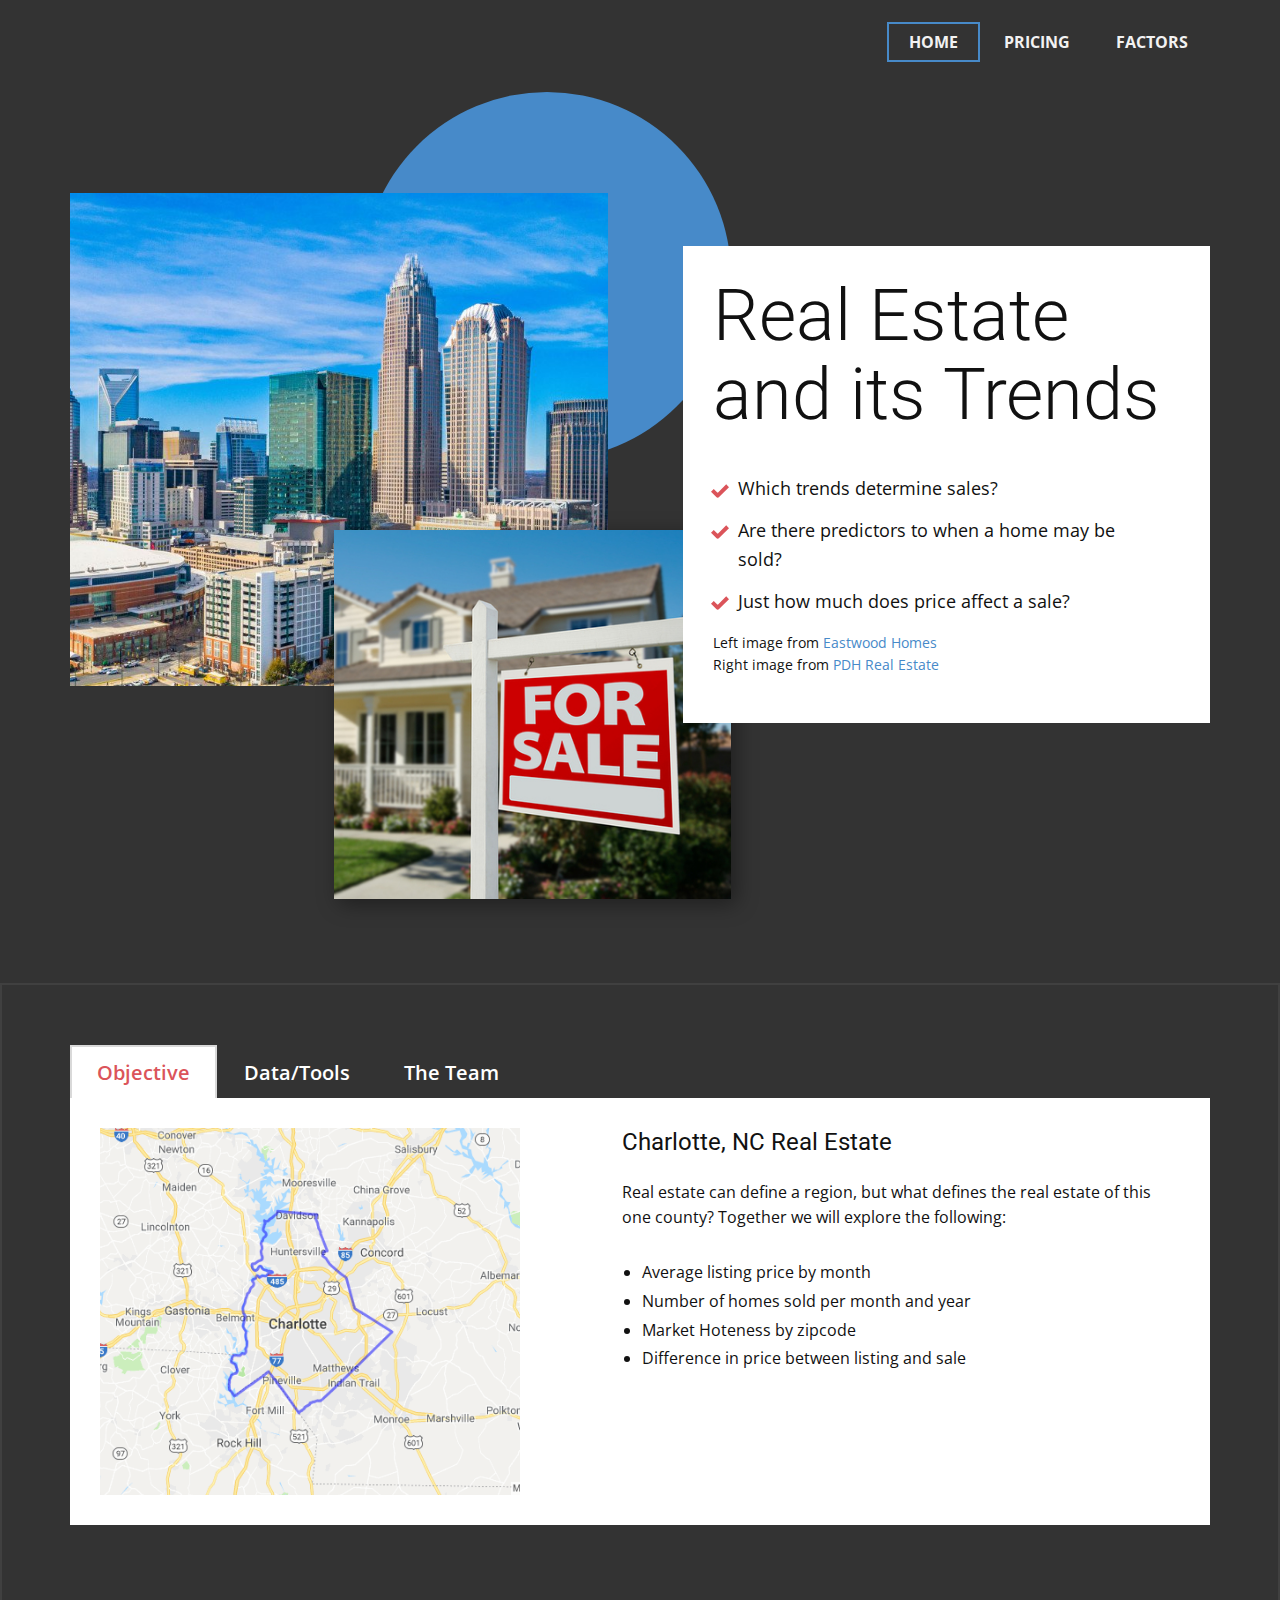
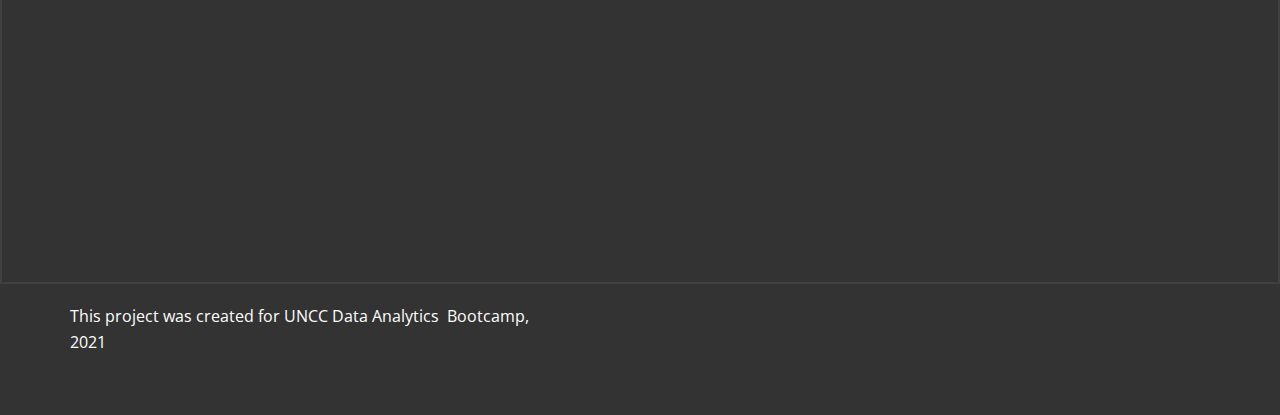
==== commit e4533d60: "Update index.html" ====
--- a/index.html
+++ b/index.html
@@ -4,7 +4,7 @@
     <meta name="viewport" content="width=device-width, initial-scale=1.0">
     <meta charset="utf-8">
     <meta name="page_type" content="np-template-header-footer-from-plugin">
-    <title>index</title>
+    <title>Home</title>
     <link rel="stylesheet" href="general.css" media="screen">
 <link rel="stylesheet" href="index.css" media="screen">
     <script class="u-script" type="text/javascript" src="jquery.js" defer=""></script>
@@ -26,7 +26,8 @@
     <link rel="canonical" href="index.html">
     <meta property="og:url" content="index.html">
   </head>
-  <body data-home-page="index.html" data-home-page-title="index" class="u-body u-overlap u-overlap-contrast"><header class="u-clearfix u-grey-80 u-header u-header" id="sec-958e"><div class="u-clearfix u-sheet u-valign-middle u-sheet-1">
+  <body data-home-page="index.html" data-home-page-title="index" class="u-body u-overlap u-overlap-contrast">
+    <header class="u-clearfix u-grey-80 u-header u-header" id="sec-958e"><div class="u-clearfix u-sheet u-valign-middle u-sheet-1">
         <nav class="u-menu u-menu-dropdown u-offcanvas u-menu-1">
           <div class="menu-collapse" style="font-size: 1rem; letter-spacing: 0px; font-weight: 700; text-transform: uppercase;">
             <a class="u-button-style u-custom-active-border-color u-custom-border u-custom-border-color u-custom-borders u-custom-hover-border-color u-custom-left-right-menu-spacing u-custom-padding-bottom u-custom-text-active-color u-custom-text-color u-custom-text-hover-color u-custom-top-bottom-menu-spacing u-nav-link u-text-active-palette-1-base u-text-hover-palette-2-base" href="#">
@@ -112,19 +113,16 @@
                 <p class="u-text u-text-2">Real estate can define a region, but what defines the real estate of this one county? Together we will explore the following:</p>
                 <ul class="u-text u-text-3">
                   <li>
-                    <div class="class u-list-icon"></div>Medium home price by month.
+                    <div class="class u-list-icon"></div>Average listing price by month
                   </li>
                   <li>
-                    <div class="class u-list-icon"></div>Number of homes sold per month.
+                    <div class="class u-list-icon"></div>Number of homes sold per month and year
                   </li>
                   <li>
-                    <div class="class u-list-icon"></div>Age of inventory
+                    <div class="class u-list-icon"></div>Market Hoteness by zipcode
                   </li>
                   <li>
-                    <div class="class u-list-icon"></div>Median of days to close
-                  </li>
-                  <li>
-                    <div class="class u-list-icon"></div>Total of active listings with price drops.
+                    <div class="class u-list-icon"></div>Difference in price between listing and sale
                   </li>
                 </ul>
               </div>
@@ -136,7 +134,7 @@
                   <br>Real estate varies no matter the area. To find answers, our team used <a href="https://www.realtor.com/research/data/" class="u-active-none u-border-none u-btn u-button-link u-button-style u-hover-none u-none u-text-palette-1-base u-btn-1">Realtor.com</a> and <a href="https://www.redfin.com/about/data-quality-on-redfin" class="u-active-none u-border-none u-btn u-button-link u-button-style u-hover-none u-none u-text-palette-1-base u-btn-2">Redfin.com</a> which provided the necessary data to begin our research. This data was then cleaned to provide a better and more reliable point of information for the questions we had.<br>
                   <br>
                   <span style="font-weight: 700; font-size: 1.5rem;">Tools Used</span>
-                  <br>Scikit_Learn<br>Python Pandas<br>Python Matplotlib<br>HTML/CSS/Bootstrap<br>MongoDB Database<br>Heroku
+                  <br>Scikit_Learn<br>Python Pandas<br>Python Matplotlib<br>HTML/CSS/Bootstrap
                 </p>
               </div>
             </div>
--- a/index.css
+++ b/index.css
@@ -429,4 +429,11 @@
     width: 340px;
     height: 159px;
   }
+
+  .header {
+    position: fixed;
+    width: 100%;
+    top: 0;
+    left: 0;
+  }
 }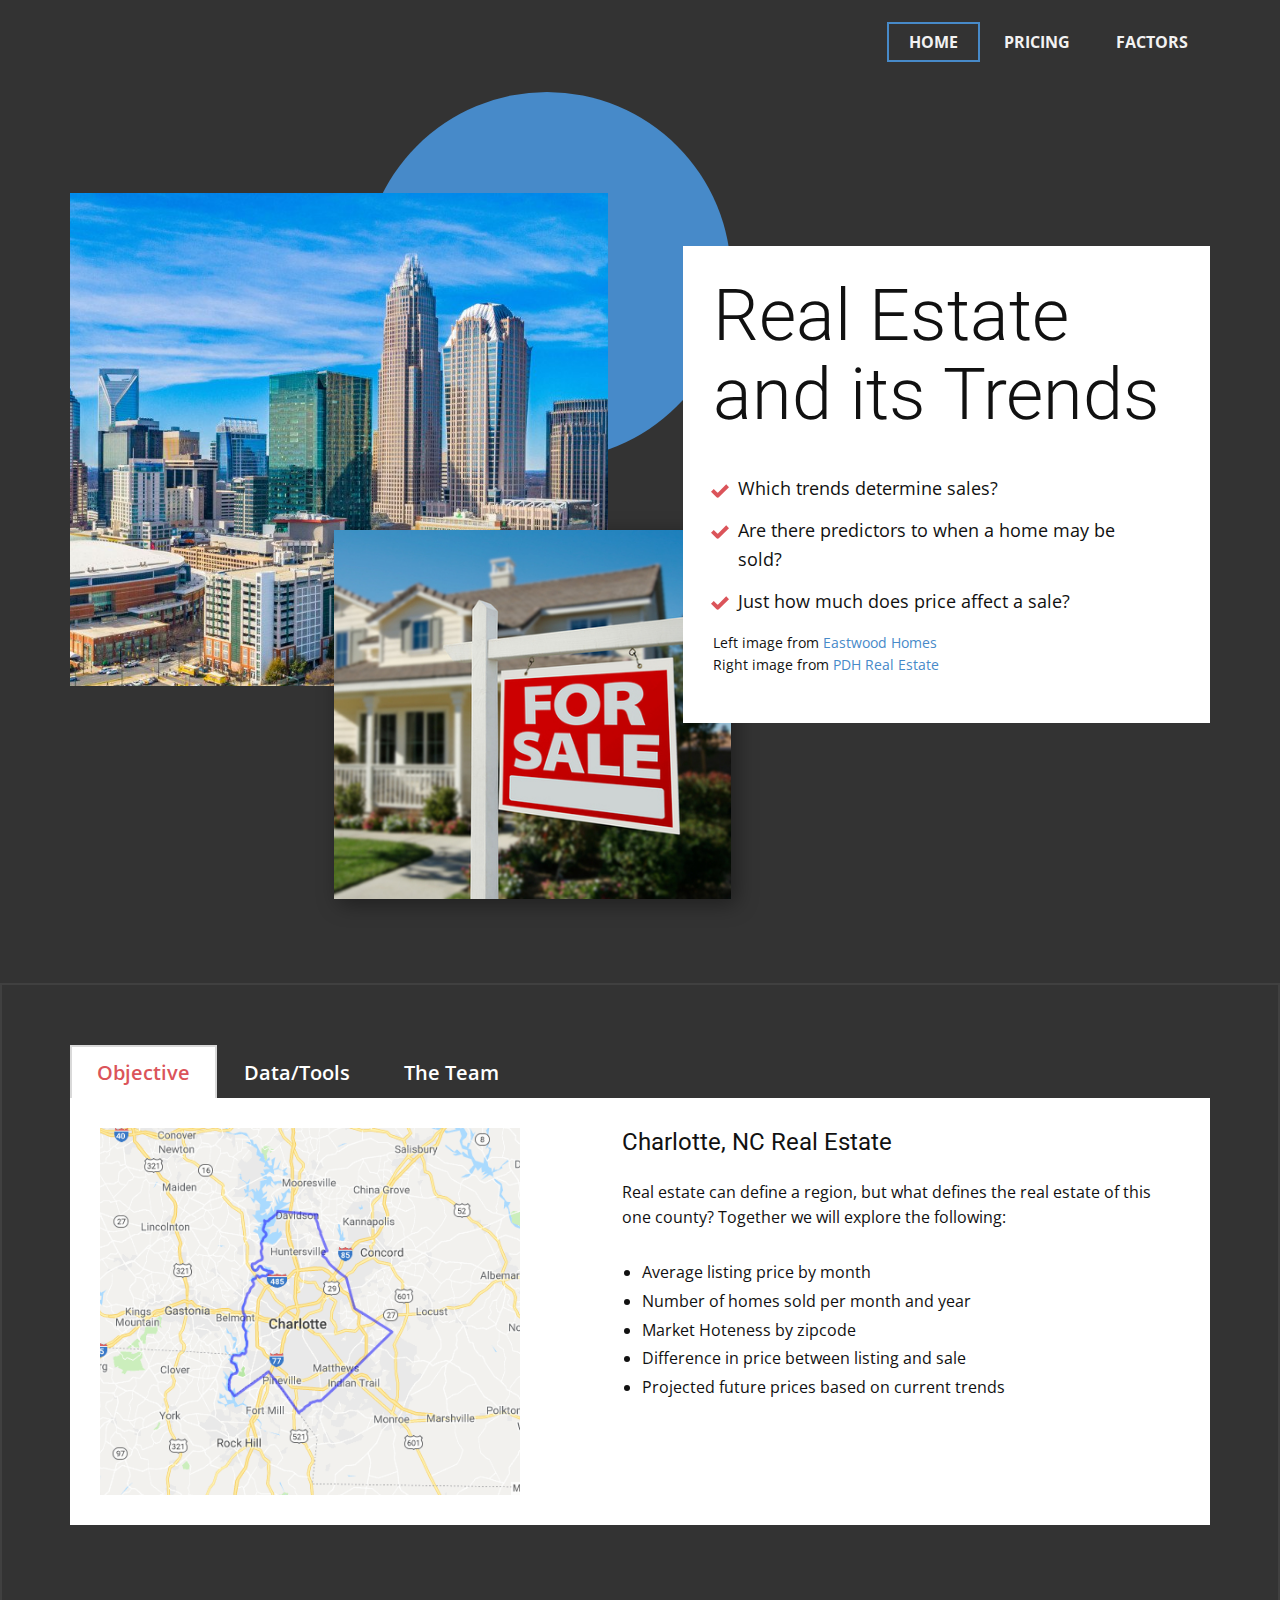
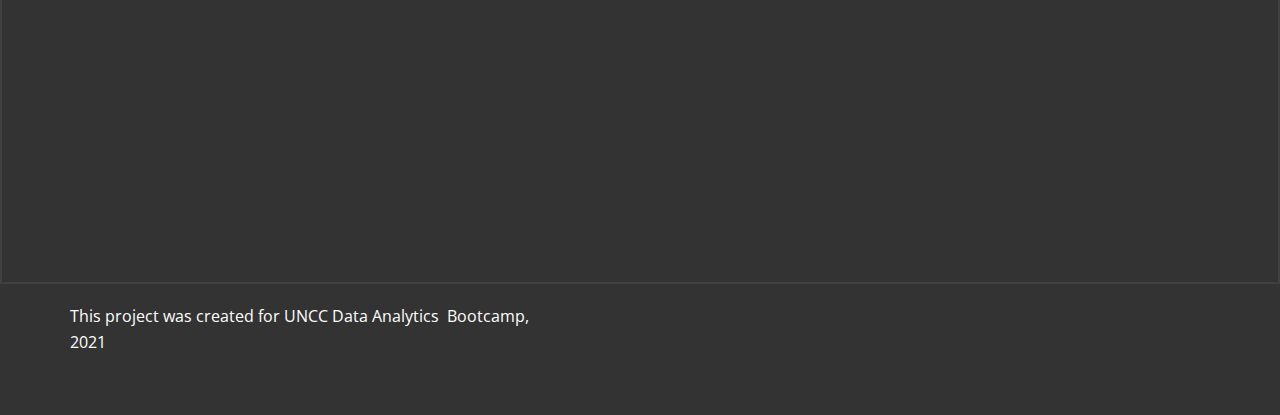
==== commit 400ea9b3: "Stuff" ====
--- a/index.html
+++ b/index.html
@@ -124,6 +124,9 @@
                   <li>
                     <div class="class u-list-icon"></div>Difference in price between listing and sale
                   </li>
+                  <li>
+                    <div class="class u-list-icon"></div>Projected future prices based on current trends
+                  </li>
                 </ul>
               </div>
             </div>
